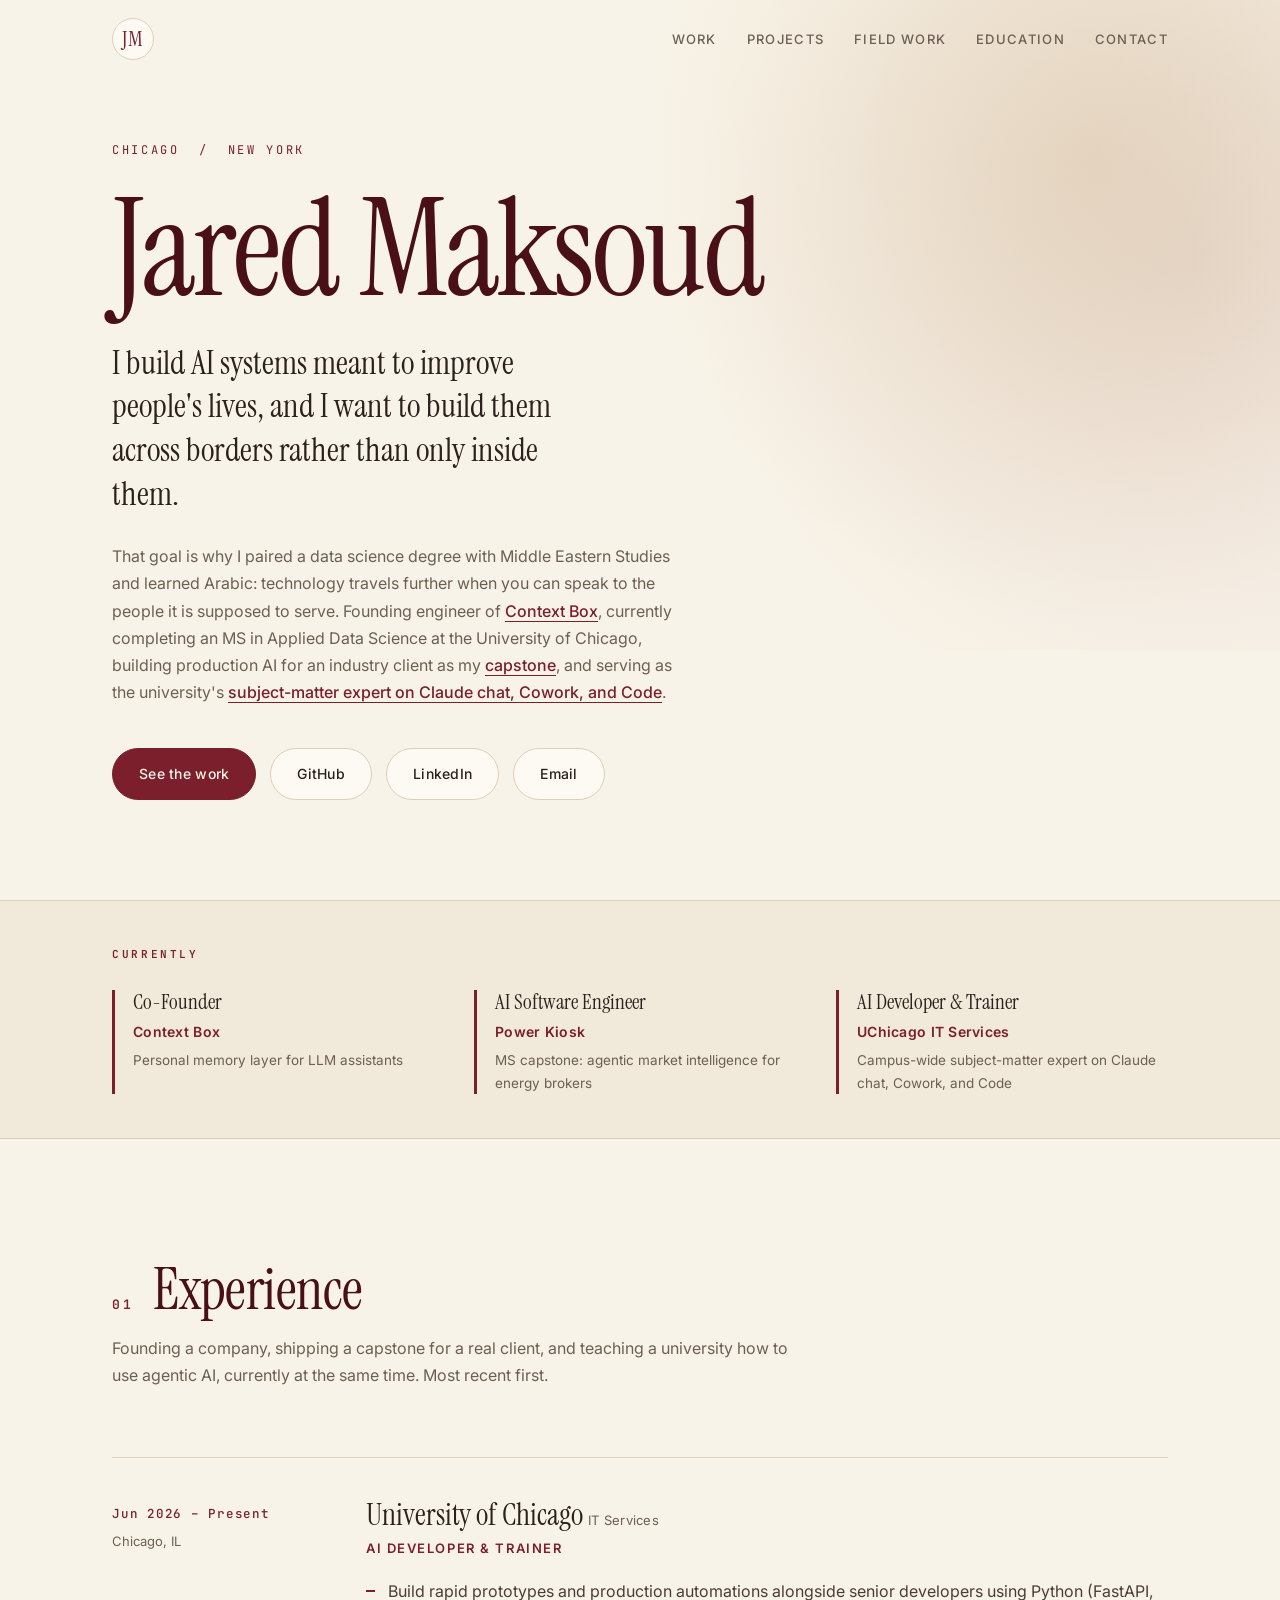
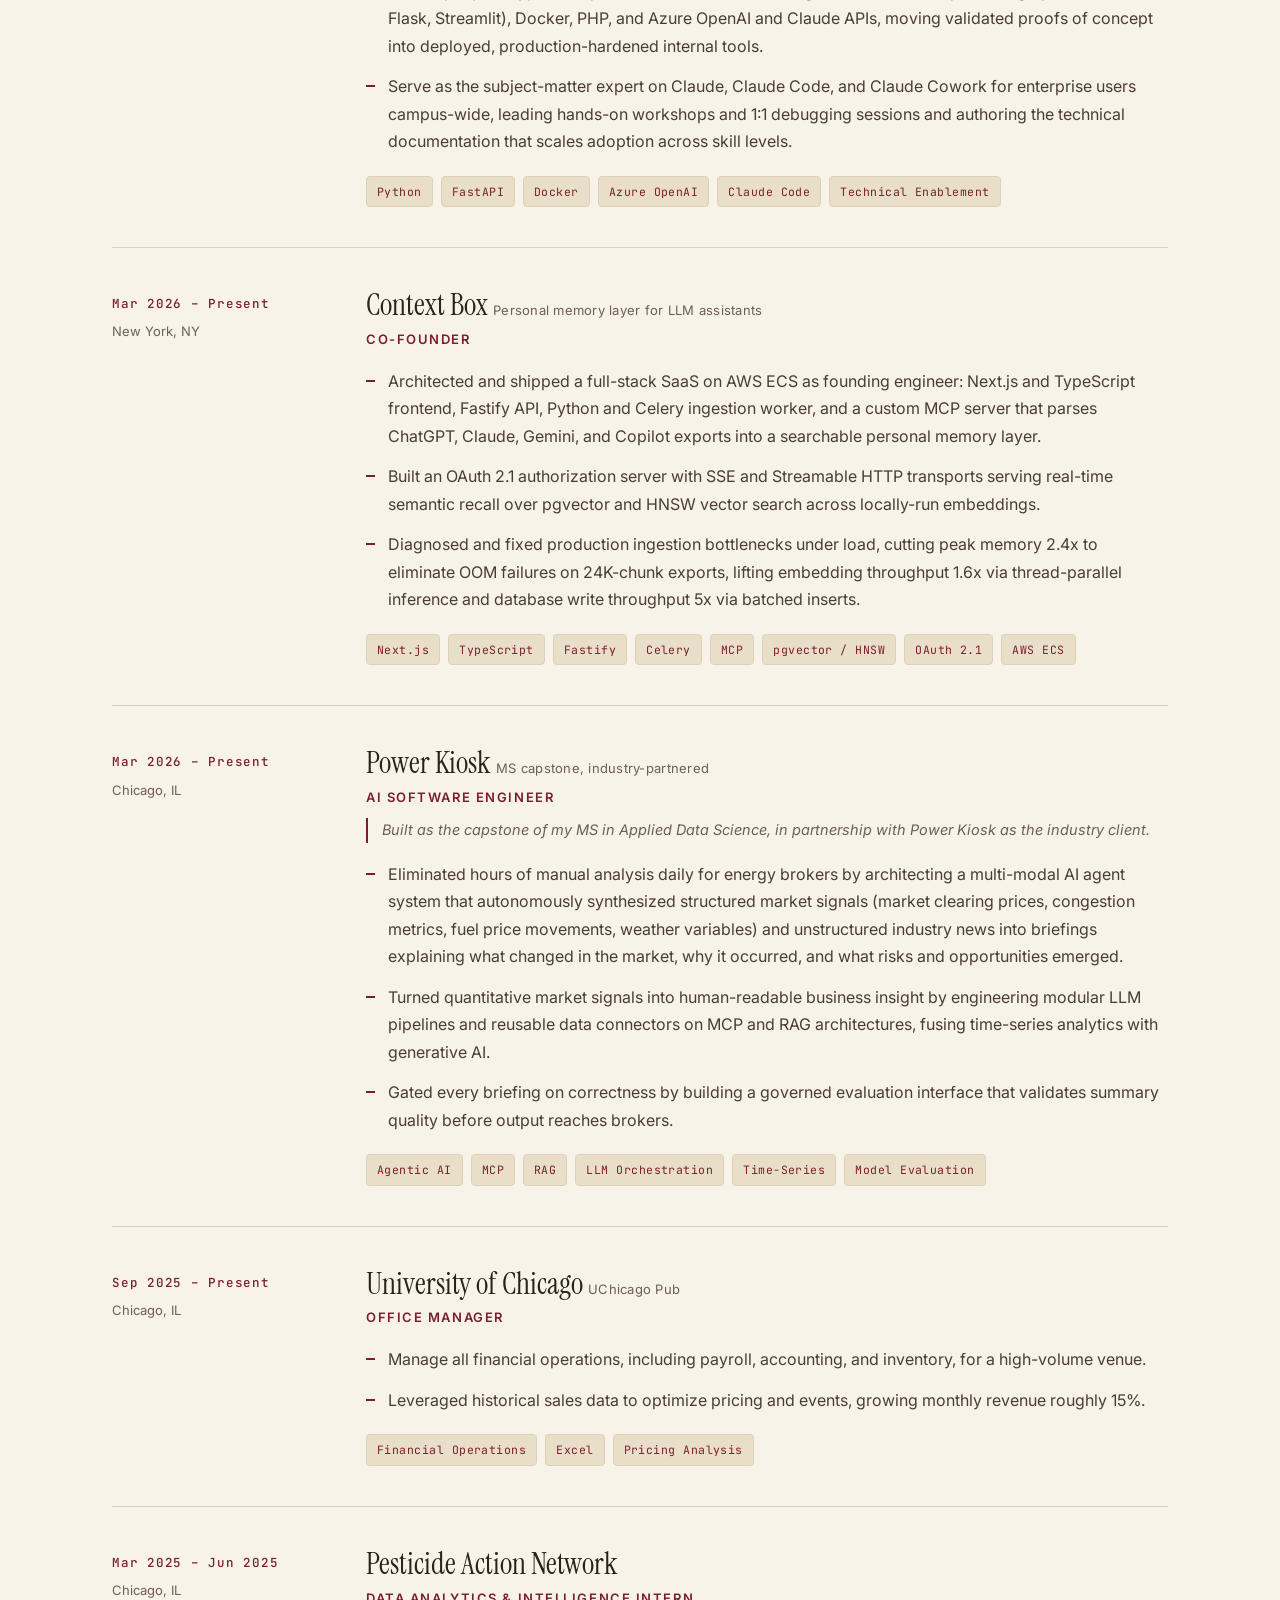
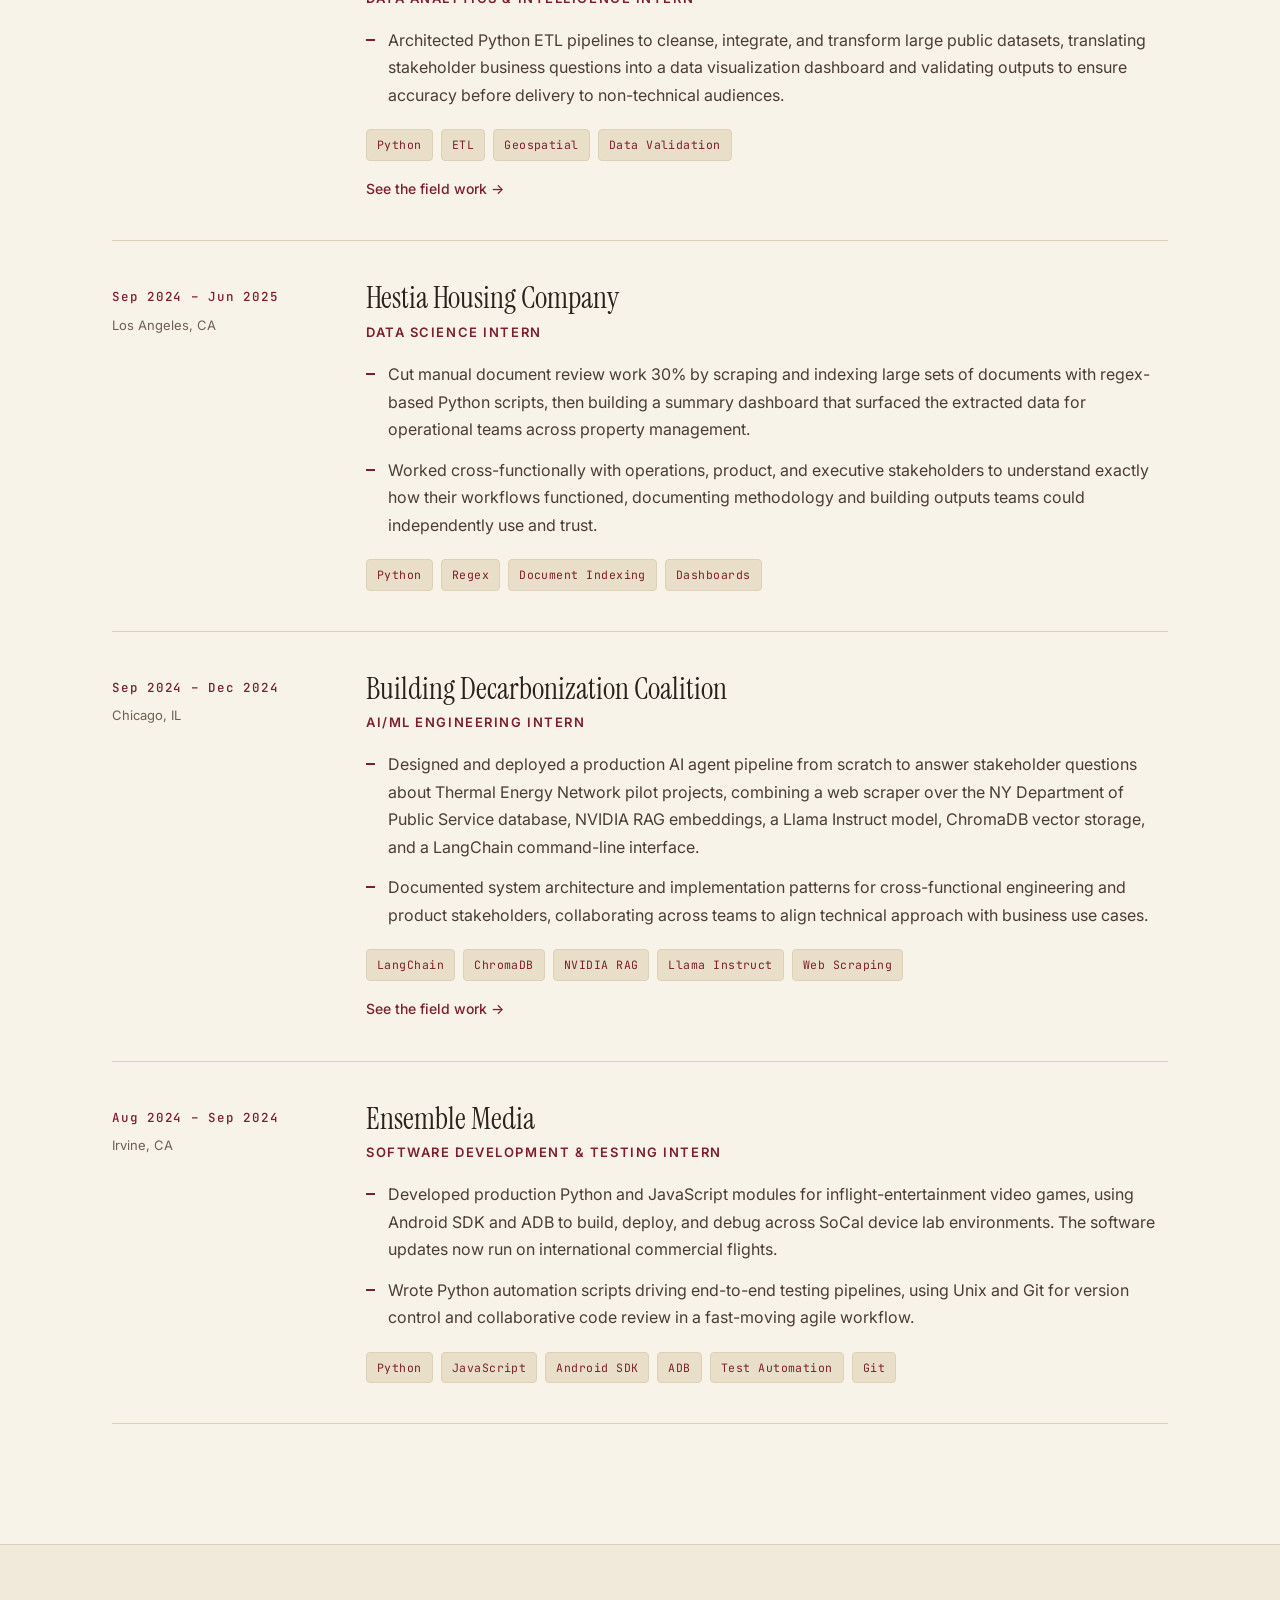
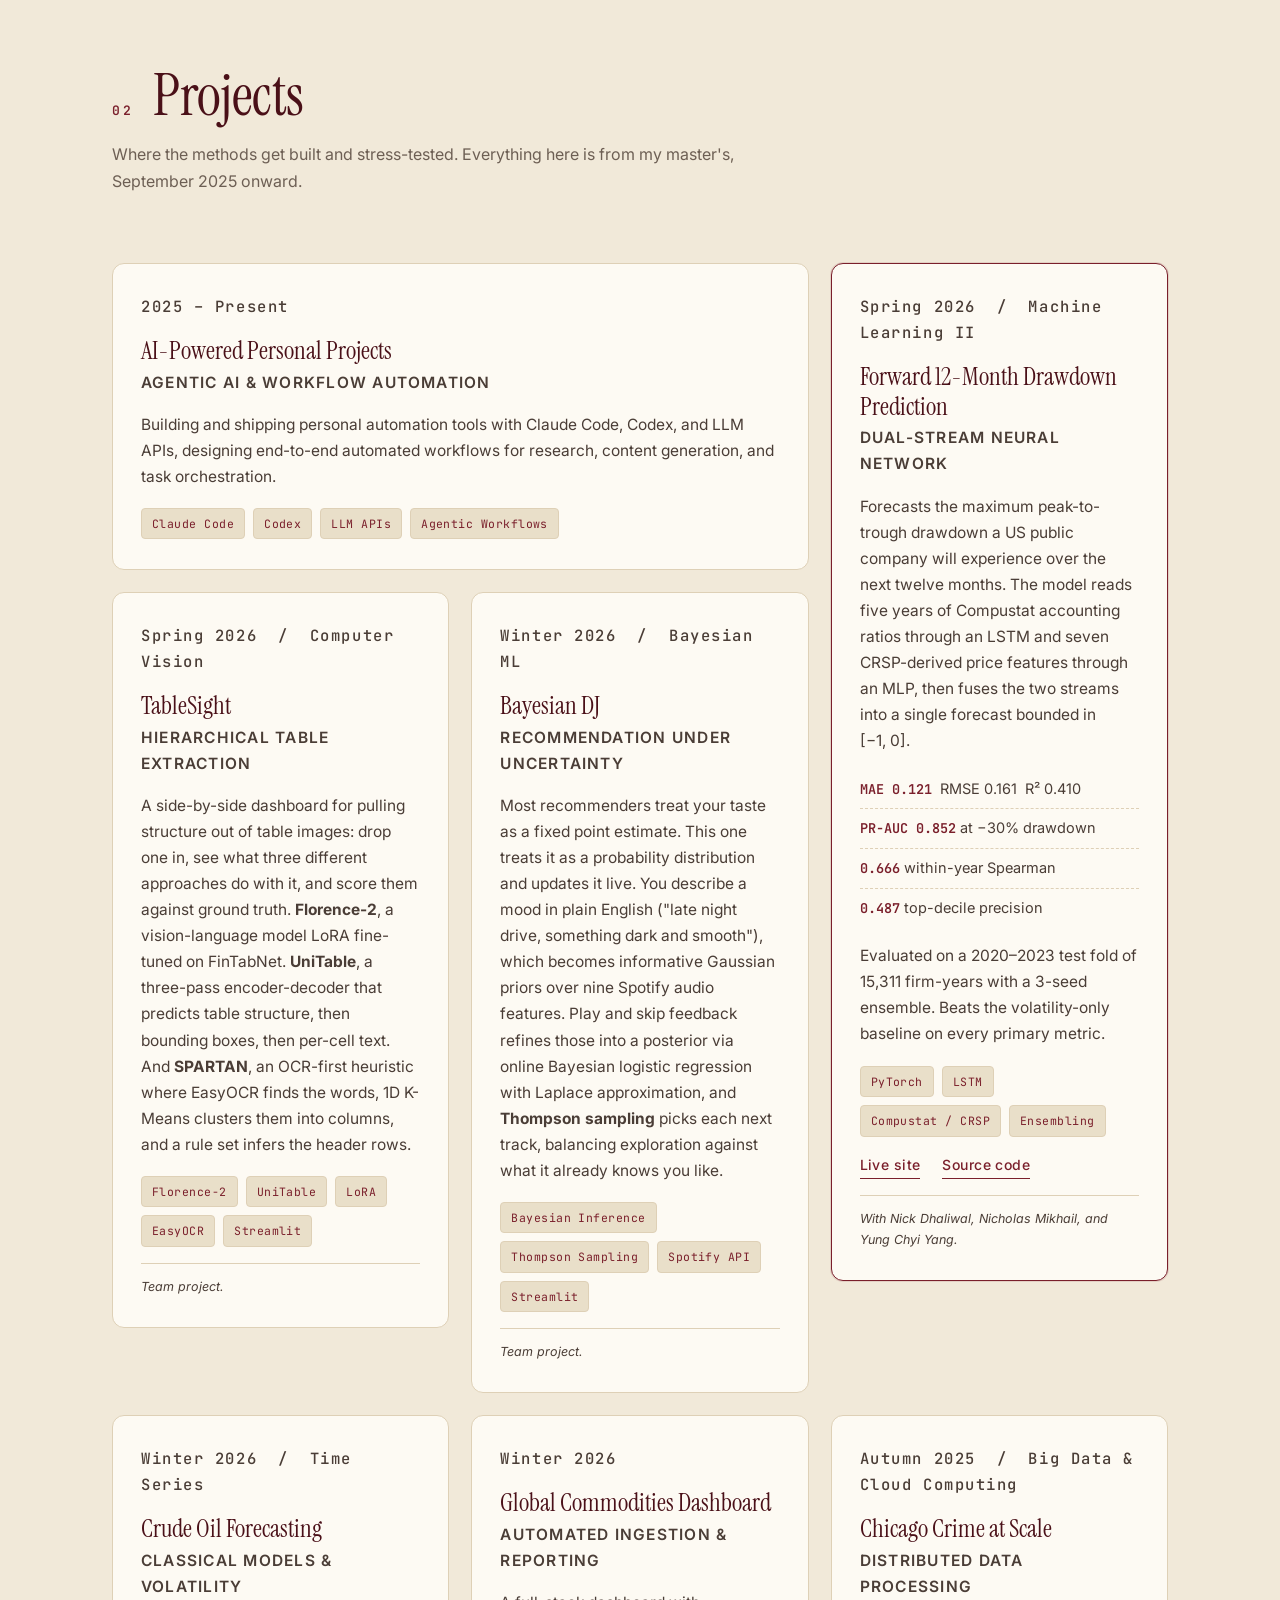
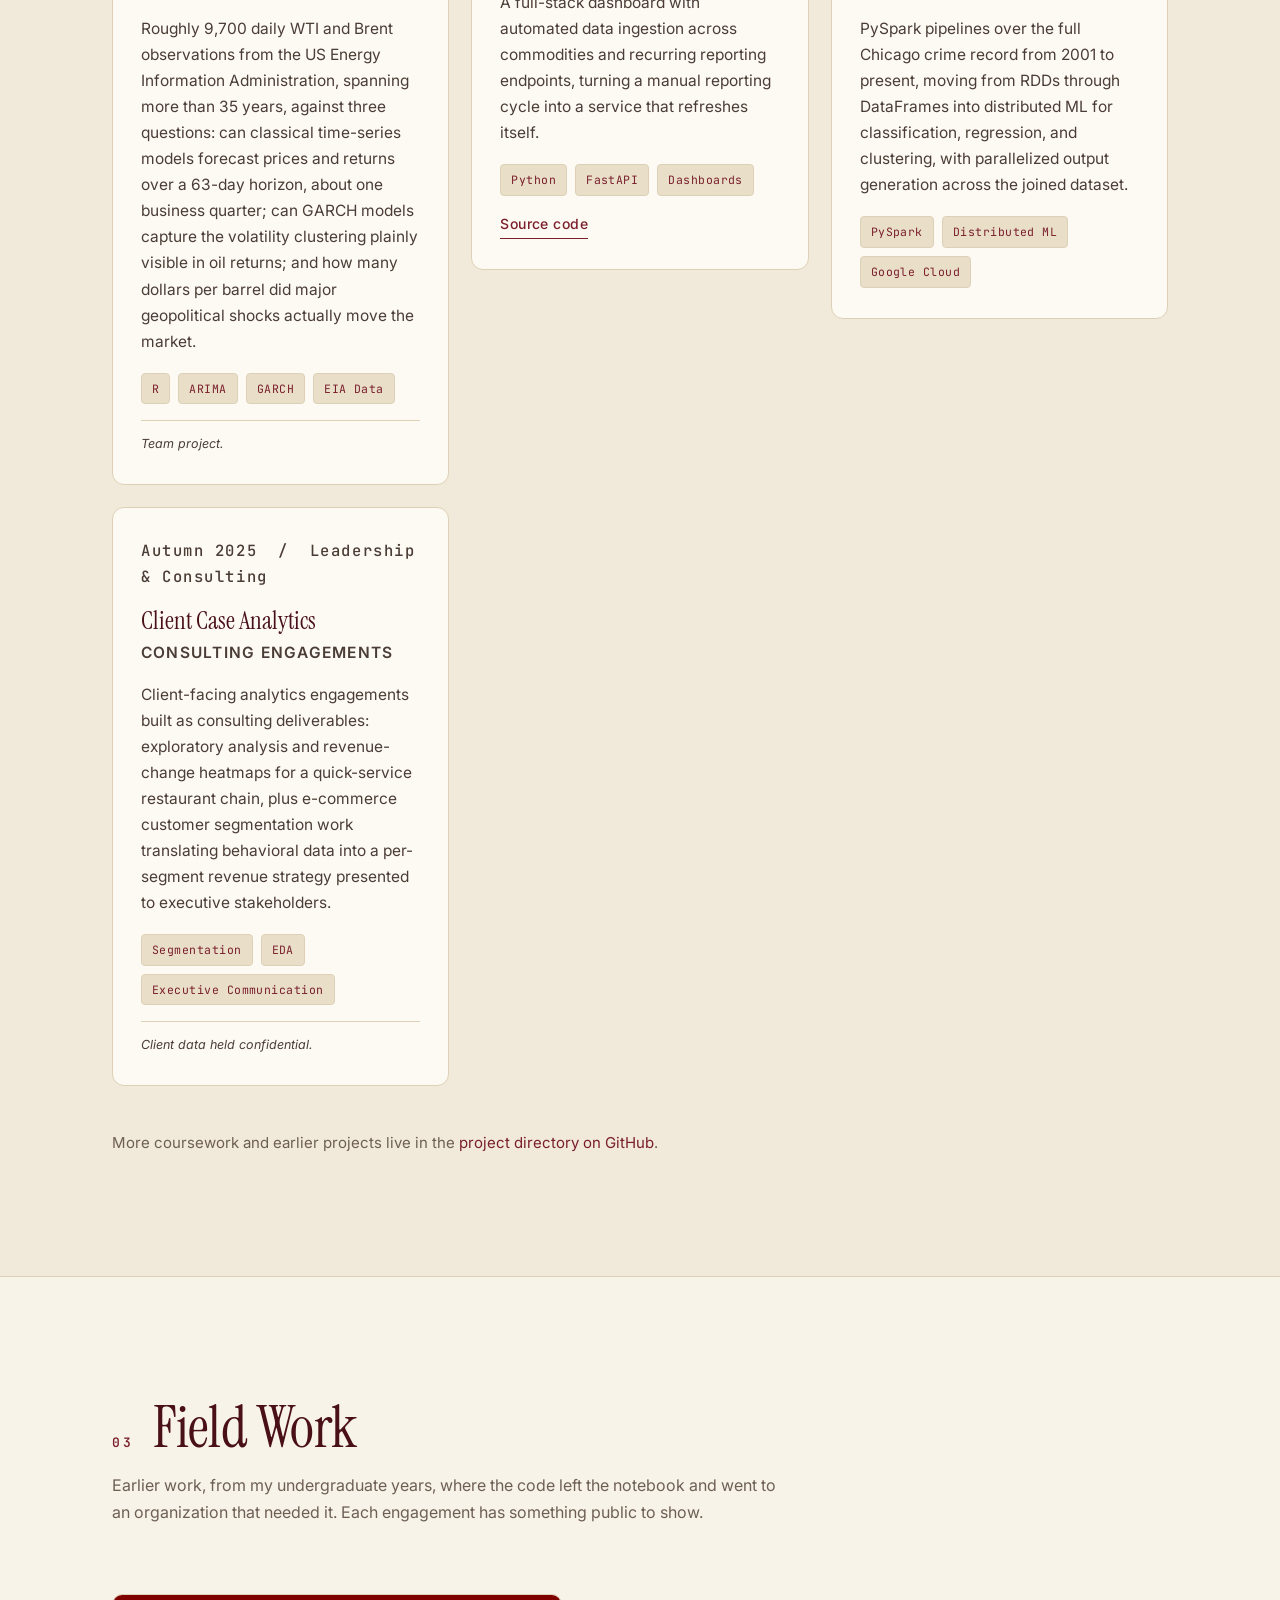
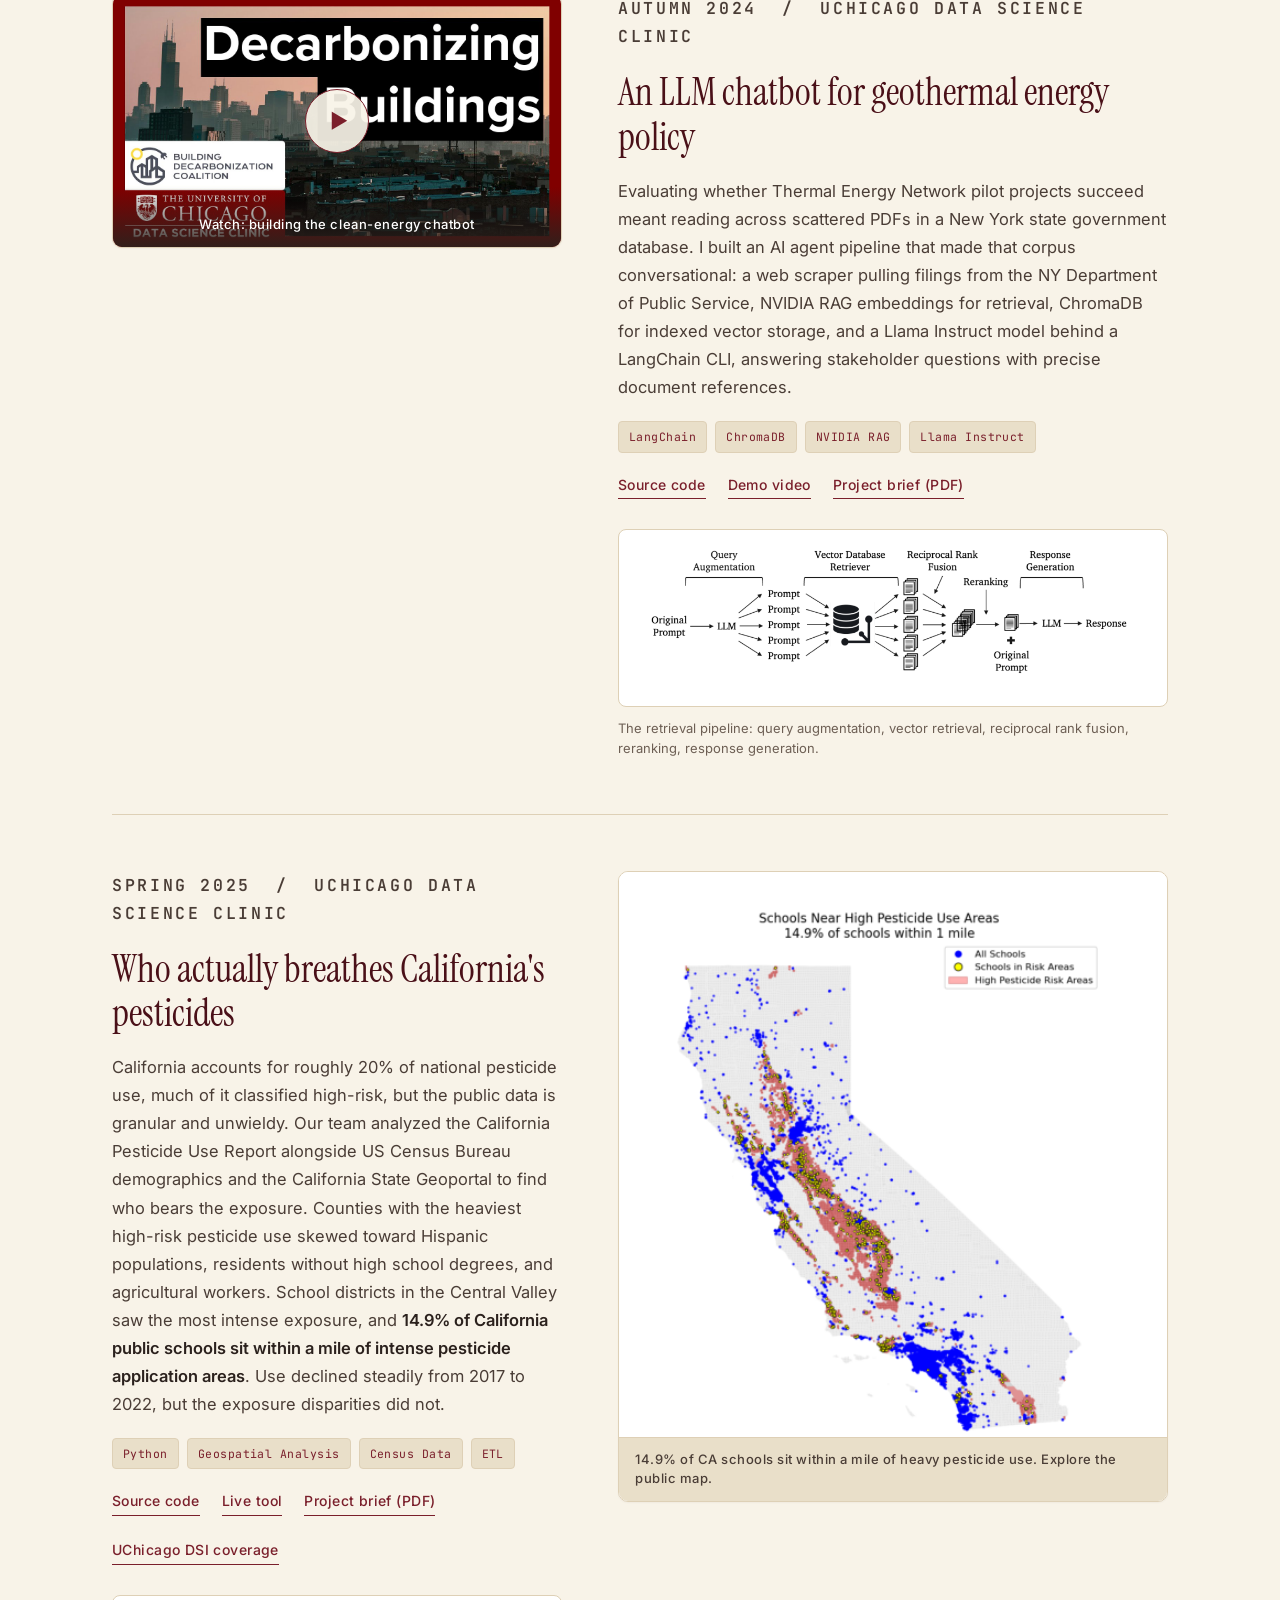
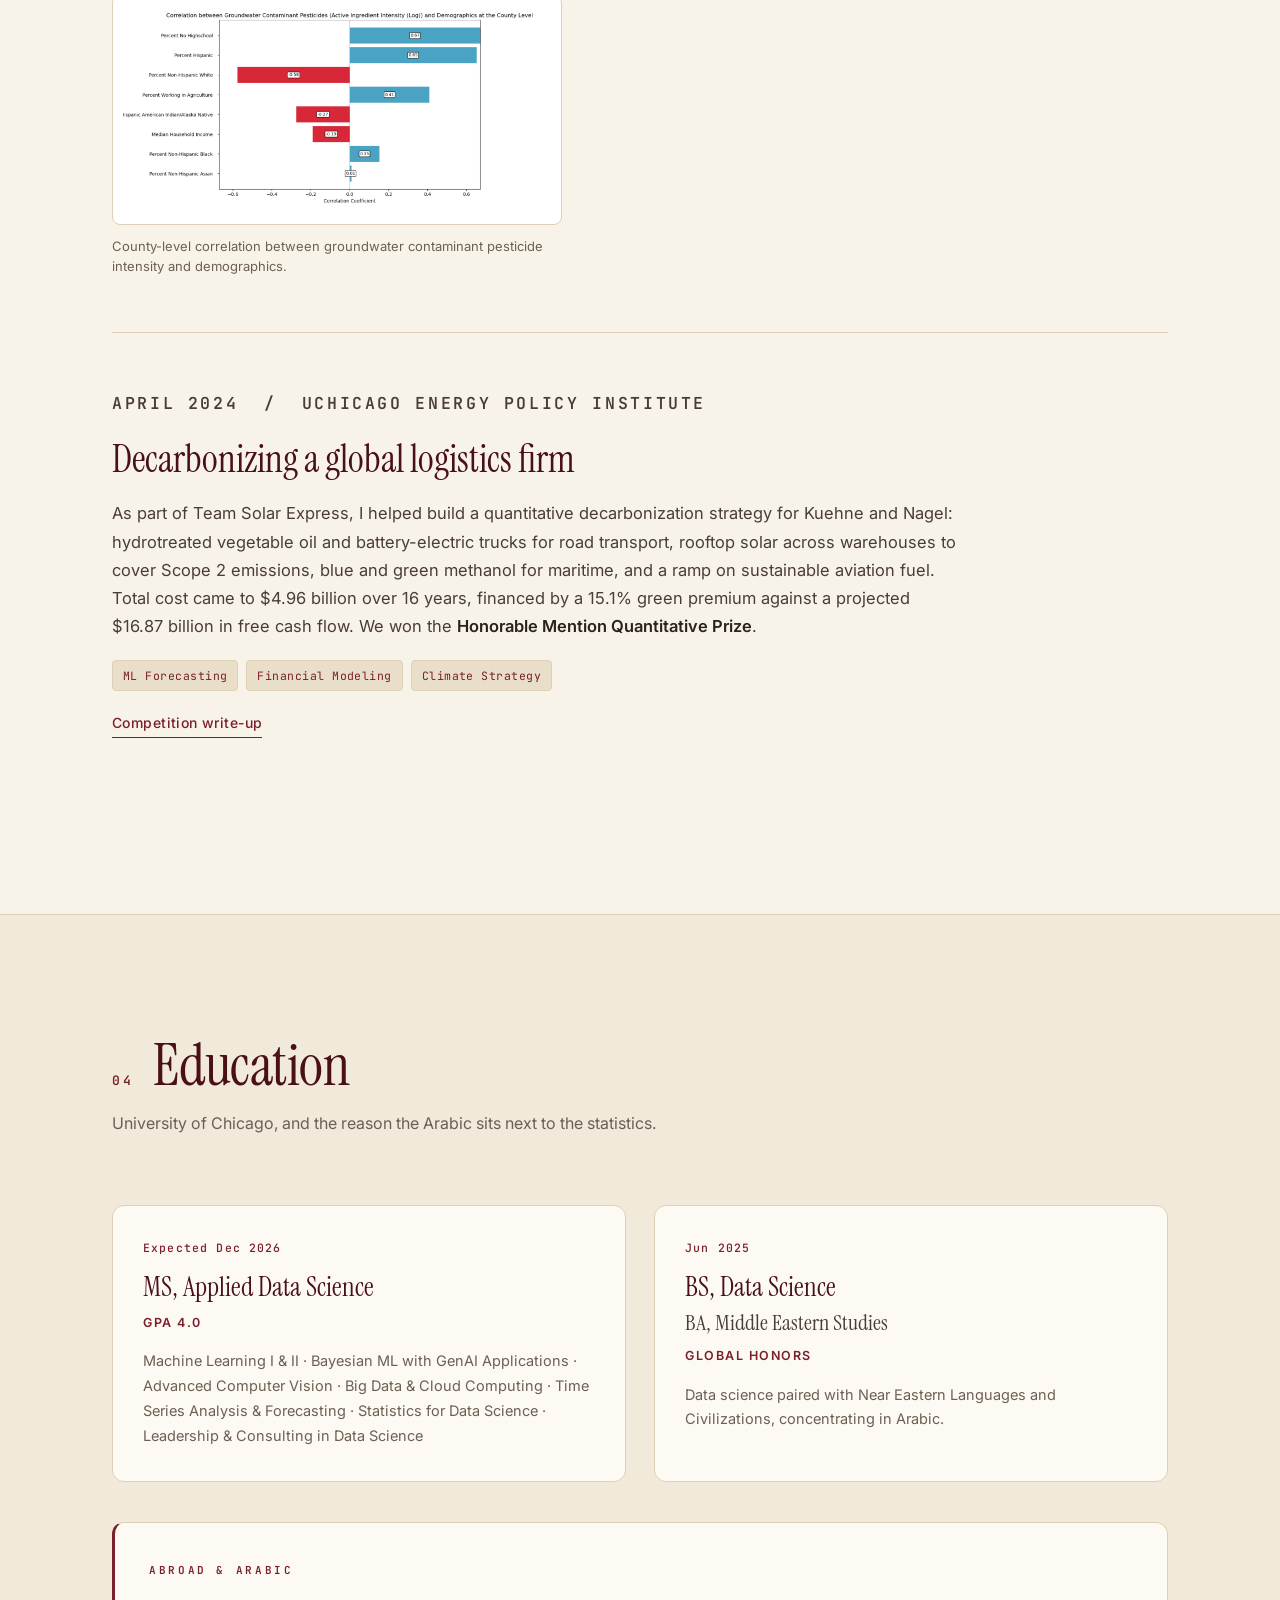
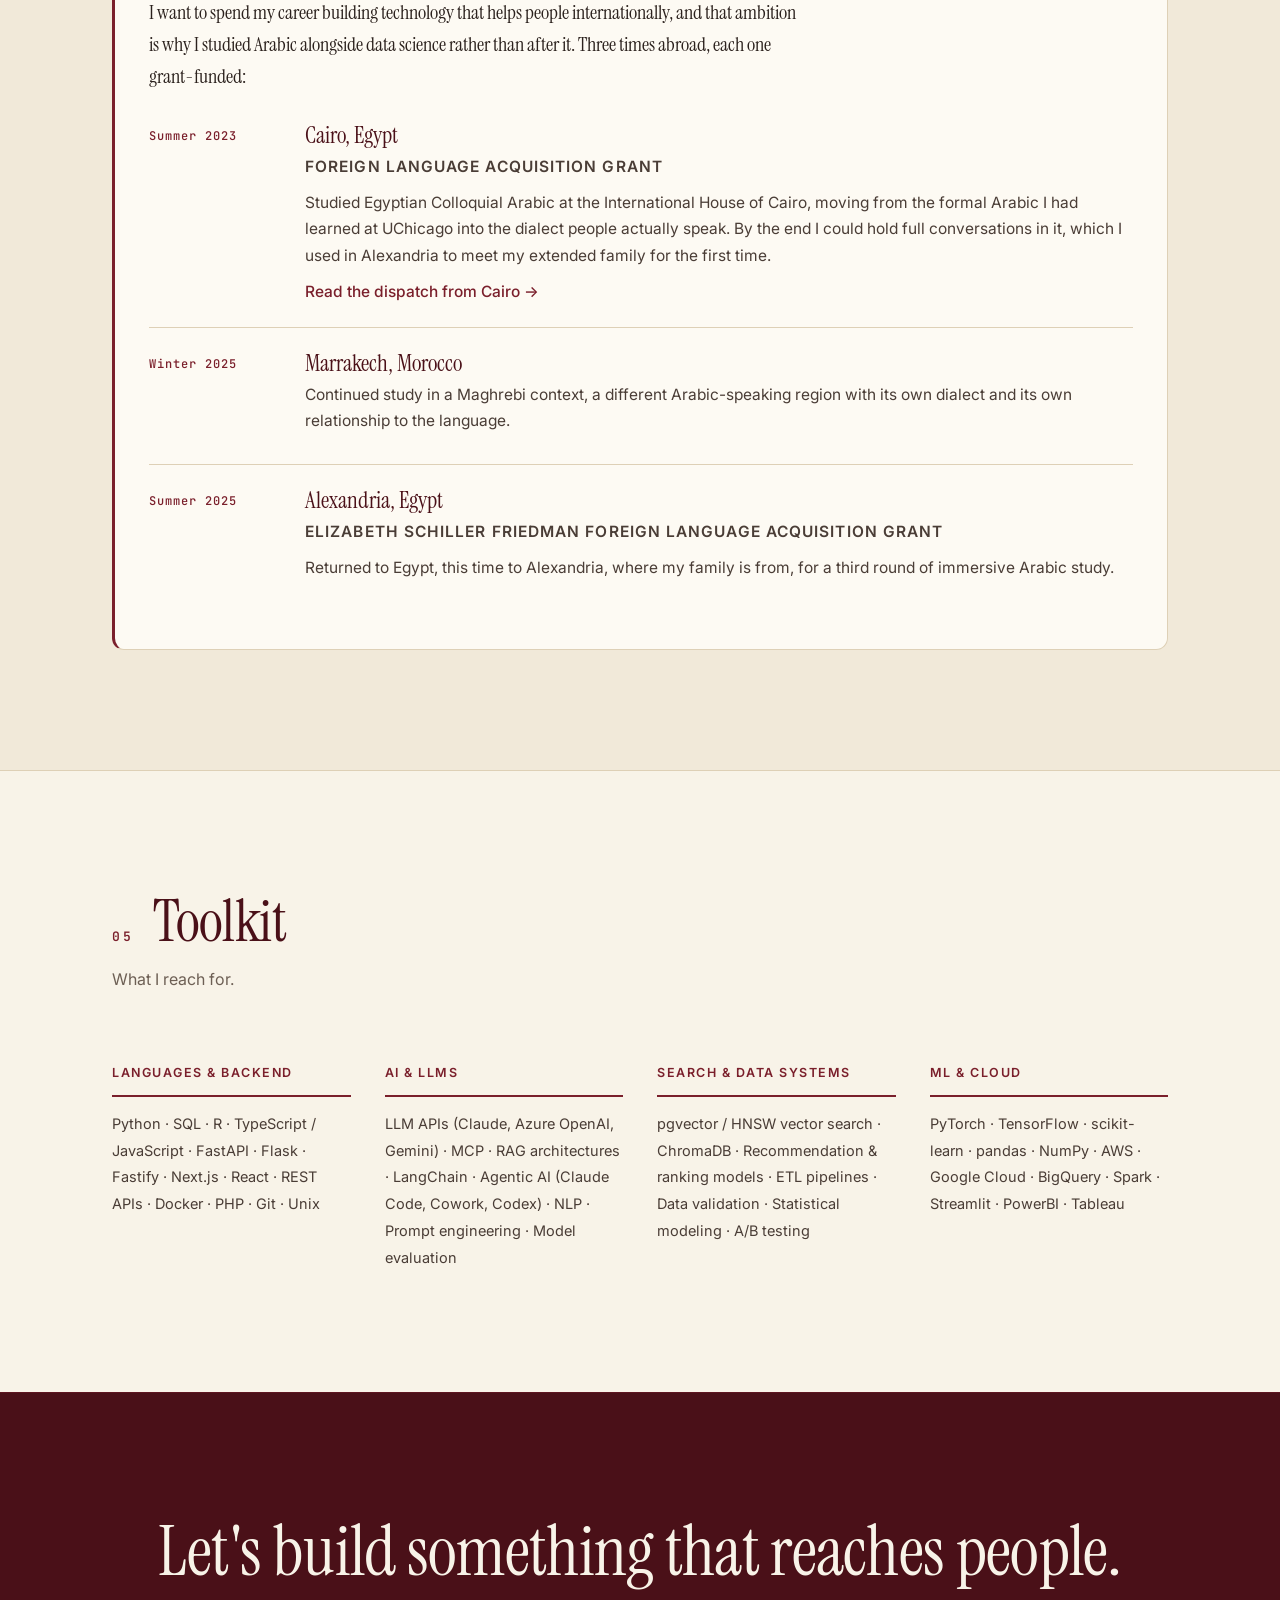
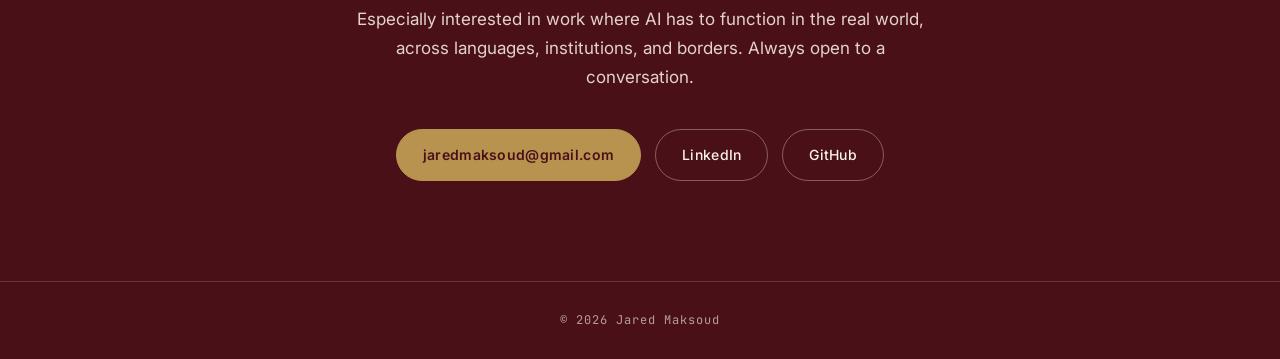
==== index.html @ 0fe5299e "Reorder: Projects above Field Work Projects (master's, 2025 onward) now precedes Field Work, which i" ====
<!DOCTYPE html>
<html lang="en">
<head>
<meta charset="utf-8">
<meta name="viewport" content="width=device-width, initial-scale=1">
<title>Jared Maksoud — AI &amp; Machine Learning Engineer</title>
<meta name="description" content="Jared Maksoud builds agentic AI systems and the data infrastructure beneath them. MS in Applied Data Science at the University of Chicago.">
<link rel="preconnect" href="https://fonts.googleapis.com">
<link rel="preconnect" href="https://fonts.gstatic.com" crossorigin>
<link href="https://fonts.googleapis.com/css2?family=Instrument+Serif:ital@0;1&family=Inter:wght@300;400;500;600&family=JetBrains+Mono:wght@400;500&display=swap" rel="stylesheet">
<link rel="stylesheet" href="styles.css">
</head>
<body>

<a class="skip" href="#main">Skip to content</a>

<header class="nav" id="nav">
  <div class="nav-inner">
    <a class="mark" href="#top"><span>JM</span></a>
    <nav aria-label="Sections">
      <a href="#work">Work</a>
      <a href="#projects">Projects</a>
      <a href="#field">Field Work</a>
      <a href="#education">Education</a>
      <a href="#contact">Contact</a>
    </nav>
  </div>
</header>

<main id="main">

<!-- ============ HERO ============ -->
<section class="hero" id="top">
  <div class="wrap">
    <p class="eyebrow">Chicago &nbsp;/&nbsp; New York</p>
    <h1>Jared&nbsp;Maksoud</h1>
    <p class="lede">
      I build AI systems meant to improve people's lives, and I want to build them
      across borders rather than only inside them.
    </p>
    <p class="sub">
      That goal is why I paired a data science degree with Middle Eastern Studies and
      learned Arabic: technology travels further when you can speak to the people it is
      supposed to serve. Founding engineer of <a href="#ctx">Context&nbsp;Box</a>, currently
      completing an MS in Applied Data Science at the University of Chicago, building
      production AI for an industry client as my <a href="#pk">capstone</a>, and serving as the
      university's <a href="#uchicago-ai">subject-matter expert on Claude chat, Cowork, and
      Code</a>.
    </p>
    <div class="cta">
      <a class="btn primary" href="#projects">See the work</a>
      <a class="btn" href="https://github.com/jmakk123/Jared-s-Projects" target="_blank" rel="noopener">GitHub</a>
      <a class="btn" href="https://www.linkedin.com/in/jared-maksoud-183551255/" target="_blank" rel="noopener">LinkedIn</a>
      <a class="btn" href="mailto:jaredmaksoud@gmail.com">Email</a>
    </div>
  </div>
  <div class="hero-glow" aria-hidden="true"></div>
</section>

<!-- ============ CURRENTLY ============ -->
<section class="strip">
  <div class="wrap">
    <h2 class="strip-h">Currently</h2>
    <div class="now-grid">
      <div class="now">
        <span class="now-role">Co-Founder</span>
        <span class="now-org">Context Box</span>
        <span class="now-note">Personal memory layer for LLM assistants</span>
      </div>
      <div class="now">
        <span class="now-role">AI Software Engineer</span>
        <span class="now-org">Power Kiosk</span>
        <span class="now-note">MS capstone: agentic market intelligence for energy brokers</span>
      </div>
      <div class="now">
        <span class="now-role">AI Developer &amp; Trainer</span>
        <span class="now-org">UChicago IT Services</span>
        <span class="now-note">Campus-wide subject-matter expert on Claude chat, Cowork, and Code</span>
      </div>
    </div>
  </div>
</section>

<!-- ============ EXPERIENCE ============ -->
<section id="work" class="section">
  <div class="wrap">
    <div class="sec-head">
      <h2><span class="num">01</span> Experience</h2>
      <p>Founding a company, shipping a capstone for a real client, and teaching a
        university how to use agentic AI, currently at the same time. Most recent first.</p>
    </div>

    <ol class="timeline">

      <li class="tl-item" id="uchicago-ai">
        <div class="tl-meta">
          <span class="tl-date">Jun 2026 &ndash; Present</span>
          <span class="tl-loc">Chicago, IL</span>
        </div>
        <div class="tl-body">
          <h3>University of Chicago <span class="tl-sub">IT Services</span></h3>
          <p class="tl-role">AI Developer &amp; Trainer</p>
          <ul>
            <li>Build rapid prototypes and production automations alongside senior developers
              using Python (FastAPI, Flask, Streamlit), Docker, PHP, and Azure OpenAI and
              Claude APIs, moving validated proofs of concept into deployed,
              production-hardened internal tools.</li>
            <li>Serve as the subject-matter expert on Claude, Claude Code, and Claude Cowork
              for enterprise users campus-wide, leading hands-on workshops and 1:1 debugging
              sessions and authoring the technical documentation that scales adoption across
              skill levels.</li>
          </ul>
          <div class="tags">
            <span>Python</span><span>FastAPI</span><span>Docker</span><span>Azure OpenAI</span>
            <span>Claude Code</span><span>Technical Enablement</span>
          </div>
        </div>
      </li>

      <li class="tl-item" id="ctx">
        <div class="tl-meta">
          <span class="tl-date">Mar 2026 &ndash; Present</span>
          <span class="tl-loc">New York, NY</span>
        </div>
        <div class="tl-body">
          <h3>Context Box <span class="tl-sub">Personal memory layer for LLM assistants</span></h3>
          <p class="tl-role">Co-Founder</p>
          <ul>
            <li>Architected and shipped a full-stack SaaS on AWS ECS as founding engineer:
              Next.js and TypeScript frontend, Fastify API, Python and Celery ingestion
              worker, and a custom MCP server that parses ChatGPT, Claude, Gemini, and
              Copilot exports into a searchable personal memory layer.</li>
            <li>Built an OAuth 2.1 authorization server with SSE and Streamable HTTP
              transports serving real-time semantic recall over pgvector and HNSW vector
              search across locally-run embeddings.</li>
            <li>Diagnosed and fixed production ingestion bottlenecks under load, cutting peak
              memory 2.4x to eliminate OOM failures on 24K-chunk exports, lifting embedding
              throughput 1.6x via thread-parallel inference and database write throughput 5x
              via batched inserts.</li>
          </ul>
          <div class="tags">
            <span>Next.js</span><span>TypeScript</span><span>Fastify</span><span>Celery</span>
            <span>MCP</span><span>pgvector / HNSW</span><span>OAuth 2.1</span><span>AWS ECS</span>
          </div>
        </div>
      </li>

      <li class="tl-item" id="pk">
        <div class="tl-meta">
          <span class="tl-date">Mar 2026 &ndash; Present</span>
          <span class="tl-loc">Chicago, IL</span>
        </div>
        <div class="tl-body">
          <h3>Power Kiosk <span class="tl-sub">MS capstone, industry-partnered</span></h3>
          <p class="tl-role">AI Software Engineer</p>
          <p class="tl-context">Built as the capstone of my MS in Applied Data Science, in
            partnership with Power Kiosk as the industry client.</p>
          <ul>
            <li>Eliminated hours of manual analysis daily for energy brokers by architecting a
              multi-modal AI agent system that autonomously synthesized structured market
              signals (market clearing prices, congestion metrics, fuel price movements,
              weather variables) and unstructured industry news into briefings explaining what
              changed in the market, why it occurred, and what risks and opportunities
              emerged.</li>
            <li>Turned quantitative market signals into human-readable business insight by
              engineering modular LLM pipelines and reusable data connectors on MCP and RAG
              architectures, fusing time-series analytics with generative AI.</li>
            <li>Gated every briefing on correctness by building a governed evaluation interface
              that validates summary quality before output reaches brokers.</li>
          </ul>
          <div class="tags">
            <span>Agentic AI</span><span>MCP</span><span>RAG</span><span>LLM Orchestration</span>
            <span>Time-Series</span><span>Model Evaluation</span>
          </div>
        </div>
      </li>

      <li class="tl-item">
        <div class="tl-meta">
          <span class="tl-date">Sep 2025 &ndash; Present</span>
          <span class="tl-loc">Chicago, IL</span>
        </div>
        <div class="tl-body">
          <h3>University of Chicago <span class="tl-sub">UChicago Pub</span></h3>
          <p class="tl-role">Office Manager</p>
          <ul>
            <li>Manage all financial operations, including payroll, accounting, and inventory,
              for a high-volume venue.</li>
            <li>Leveraged historical sales data to optimize pricing and events, growing monthly
              revenue roughly 15%.</li>
          </ul>
          <div class="tags"><span>Financial Operations</span><span>Excel</span><span>Pricing Analysis</span></div>
        </div>
      </li>

      <li class="tl-item">
        <div class="tl-meta">
          <span class="tl-date">Mar 2025 &ndash; Jun 2025</span>
          <span class="tl-loc">Chicago, IL</span>
        </div>
        <div class="tl-body">
          <h3>Pesticide Action Network</h3>
          <p class="tl-role">Data Analytics &amp; Intelligence Intern</p>
          <ul>
            <li>Architected Python ETL pipelines to cleanse, integrate, and transform large
              public datasets, translating stakeholder business questions into a data
              visualization dashboard and validating outputs to ensure accuracy before
              delivery to non-technical audiences.</li>
          </ul>
          <div class="tags"><span>Python</span><span>ETL</span><span>Geospatial</span><span>Data Validation</span></div>
          <p class="tl-link"><a href="#pan">See the field work &rarr;</a></p>
        </div>
      </li>

      <li class="tl-item">
        <div class="tl-meta">
          <span class="tl-date">Sep 2024 &ndash; Jun 2025</span>
          <span class="tl-loc">Los Angeles, CA</span>
        </div>
        <div class="tl-body">
          <h3>Hestia Housing Company</h3>
          <p class="tl-role">Data Science Intern</p>
          <ul>
            <li>Cut manual document review work 30% by scraping and indexing large sets of
              documents with regex-based Python scripts, then building a summary dashboard
              that surfaced the extracted data for operational teams across property
              management.</li>
            <li>Worked cross-functionally with operations, product, and executive stakeholders
              to understand exactly how their workflows functioned, documenting methodology
              and building outputs teams could independently use and trust.</li>
          </ul>
          <div class="tags"><span>Python</span><span>Regex</span><span>Document Indexing</span><span>Dashboards</span></div>
        </div>
      </li>

      <li class="tl-item">
        <div class="tl-meta">
          <span class="tl-date">Sep 2024 &ndash; Dec 2024</span>
          <span class="tl-loc">Chicago, IL</span>
        </div>
        <div class="tl-body">
          <h3>Building Decarbonization Coalition</h3>
          <p class="tl-role">AI/ML Engineering Intern</p>
          <ul>
            <li>Designed and deployed a production AI agent pipeline from scratch to answer
              stakeholder questions about Thermal Energy Network pilot projects, combining a
              web scraper over the NY Department of Public Service database, NVIDIA RAG
              embeddings, a Llama Instruct model, ChromaDB vector storage, and a LangChain
              command-line interface.</li>
            <li>Documented system architecture and implementation patterns for cross-functional
              engineering and product stakeholders, collaborating across teams to align
              technical approach with business use cases.</li>
          </ul>
          <div class="tags">
            <span>LangChain</span><span>ChromaDB</span><span>NVIDIA RAG</span><span>Llama Instruct</span>
            <span>Web Scraping</span>
          </div>
          <p class="tl-link"><a href="#bdc">See the field work &rarr;</a></p>
        </div>
      </li>

      <li class="tl-item">
        <div class="tl-meta">
          <span class="tl-date">Aug 2024 &ndash; Sep 2024</span>
          <span class="tl-loc">Irvine, CA</span>
        </div>
        <div class="tl-body">
          <h3>Ensemble Media</h3>
          <p class="tl-role">Software Development &amp; Testing Intern</p>
          <ul>
            <li>Developed production Python and JavaScript modules for inflight-entertainment
              video games, using Android SDK and ADB to build, deploy, and debug across SoCal
              device lab environments. The software updates now run on international
              commercial flights.</li>
            <li>Wrote Python automation scripts driving end-to-end testing pipelines, using
              Unix and Git for version control and collaborative code review in a fast-moving
              agile workflow.</li>
          </ul>
          <div class="tags">
            <span>Python</span><span>JavaScript</span><span>Android SDK</span><span>ADB</span>
            <span>Test Automation</span><span>Git</span>
          </div>
        </div>
      </li>

    </ol>
  </div>
</section>

<!-- ============ PROJECTS ============ -->
<section id="projects" class="section alt">
  <div class="wrap">
    <div class="sec-head">
      <h2><span class="num">02</span> Projects</h2>
      <p>Where the methods get built and stress-tested. Everything here is from my
        master's, September 2025 onward.</p>
    </div>

    <div class="cards">

      <article class="card wide">
        <p class="card-date">2025 &ndash; Present</p>
        <h3>AI-Powered Personal Projects</h3>
        <p class="card-sub">Agentic AI &amp; workflow automation</p>
        <p>Building and shipping personal automation tools with Claude Code, Codex, and LLM
          APIs, designing end-to-end automated workflows for research, content generation,
          and task orchestration.</p>
        <div class="tags"><span>Claude Code</span><span>Codex</span><span>LLM APIs</span><span>Agentic Workflows</span></div>
      </article>

      <article class="card feat">
        <p class="card-date">Spring 2026 &nbsp;/&nbsp; Machine Learning II</p>
        <h3>Forward 12-Month Drawdown Prediction</h3>
        <p class="card-sub">Dual-stream neural network</p>
        <p>Forecasts the maximum peak-to-trough drawdown a US public company will experience
          over the next twelve months. The model reads five years of Compustat accounting
          ratios through an LSTM and seven CRSP-derived price features through an MLP, then
          fuses the two streams into a single forecast bounded in [&minus;1,&nbsp;0].</p>
        <ul class="metrics">
          <li><b>MAE 0.121</b> &nbsp;RMSE 0.161 &nbsp;R&sup2; 0.410</li>
          <li><b>PR-AUC 0.852</b> at &minus;30% drawdown</li>
          <li><b>0.666</b> within-year Spearman</li>
          <li><b>0.487</b> top-decile precision</li>
        </ul>
        <p>Evaluated on a 2020&ndash;2023 test fold of 15,311 firm-years with a 3-seed ensemble.
          Beats the volatility-only baseline on every primary metric.</p>
        <div class="tags"><span>PyTorch</span><span>LSTM</span><span>Compustat / CRSP</span><span>Ensembling</span></div>
        <div class="links">
          <a href="https://jmakk123.github.io/MLII-Final/" target="_blank" rel="noopener">Live site</a>
          <a href="https://github.com/jmakk123/MLII-Final" target="_blank" rel="noopener">Source code</a>
        </div>
        <p class="card-team">With Nick Dhaliwal, Nicholas Mikhail, and Yung Chyi Yang.</p>
      </article>

      <article class="card">
        <p class="card-date">Spring 2026 &nbsp;/&nbsp; Computer Vision</p>
        <h3>TableSight</h3>
        <p class="card-sub">Hierarchical table extraction</p>
        <p>A side-by-side dashboard for pulling structure out of table images: drop one in, see
          what three different approaches do with it, and score them against ground truth.
          <b>Florence-2</b>, a vision-language model LoRA fine-tuned on FinTabNet.
          <b>UniTable</b>, a three-pass encoder-decoder that predicts table structure, then
          bounding boxes, then per-cell text. And <b>SPARTAN</b>, an OCR-first heuristic where
          EasyOCR finds the words, 1D K-Means clusters them into columns, and a rule set infers
          the header rows.</p>
        <div class="tags"><span>Florence-2</span><span>UniTable</span><span>LoRA</span><span>EasyOCR</span><span>Streamlit</span></div>
        <p class="card-team">Team project.</p>
      </article>

      <article class="card">
        <p class="card-date">Winter 2026 &nbsp;/&nbsp; Bayesian ML</p>
        <h3>Bayesian DJ</h3>
        <p class="card-sub">Recommendation under uncertainty</p>
        <p>Most recommenders treat your taste as a fixed point estimate. This one treats it as a
          probability distribution and updates it live. You describe a mood in plain English
          ("late night drive, something dark and smooth"), which becomes informative Gaussian
          priors over nine Spotify audio features. Play and skip feedback refines those into a
          posterior via online Bayesian logistic regression with Laplace approximation, and
          <b>Thompson sampling</b> picks each next track, balancing exploration against what it
          already knows you like.</p>
        <div class="tags"><span>Bayesian Inference</span><span>Thompson Sampling</span><span>Spotify API</span><span>Streamlit</span></div>
        <p class="card-team">Team project.</p>
      </article>

      <article class="card">
        <p class="card-date">Winter 2026 &nbsp;/&nbsp; Time Series</p>
        <h3>Crude Oil Forecasting</h3>
        <p class="card-sub">Classical models &amp; volatility</p>
        <p>Roughly 9,700 daily WTI and Brent observations from the US Energy Information
          Administration, spanning more than 35 years, against three questions: can classical
          time-series models forecast prices and returns over a 63-day horizon, about one
          business quarter; can GARCH models capture the volatility clustering plainly visible
          in oil returns; and how many dollars per barrel did major geopolitical shocks
          actually move the market.</p>
        <div class="tags"><span>R</span><span>ARIMA</span><span>GARCH</span><span>EIA Data</span></div>
        <p class="card-team">Team project.</p>
      </article>

      <article class="card">
        <p class="card-date">Winter 2026</p>
        <h3>Global Commodities Dashboard</h3>
        <p class="card-sub">Automated ingestion &amp; reporting</p>
        <p>A full-stack dashboard with automated data ingestion across commodities and
          recurring reporting endpoints, turning a manual reporting cycle into a service that
          refreshes itself.</p>
        <div class="tags"><span>Python</span><span>FastAPI</span><span>Dashboards</span></div>
        <div class="links">
          <a href="https://github.com/jmakk123/Jared-s-Projects/tree/main/global-commodities-dashboard" target="_blank" rel="noopener">Source code</a>
        </div>
      </article>

      <article class="card">
        <p class="card-date">Autumn 2025 &nbsp;/&nbsp; Big Data &amp; Cloud Computing</p>
        <h3>Chicago Crime at Scale</h3>
        <p class="card-sub">Distributed data processing</p>
        <p>PySpark pipelines over the full Chicago crime record from 2001 to present, moving
          from RDDs through DataFrames into distributed ML for classification, regression, and
          clustering, with parallelized output generation across the joined dataset.</p>
        <div class="tags"><span>PySpark</span><span>Distributed ML</span><span>Google Cloud</span></div>
      </article>

      <article class="card">
        <p class="card-date">Autumn 2025 &nbsp;/&nbsp; Leadership &amp; Consulting</p>
        <h3>Client Case Analytics</h3>
        <p class="card-sub">Consulting engagements</p>
        <p>Client-facing analytics engagements built as consulting deliverables: exploratory
          analysis and revenue-change heatmaps for a quick-service restaurant chain, plus
          e-commerce customer segmentation work translating behavioral data into a per-segment
          revenue strategy presented to executive stakeholders.</p>
        <div class="tags"><span>Segmentation</span><span>EDA</span><span>Executive Communication</span></div>
        <p class="card-team">Client data held confidential.</p>
      </article>

    </div>

    <p class="repo-note">
      More coursework and earlier projects live in the
      <a href="https://github.com/jmakk123/Jared-s-Projects" target="_blank" rel="noopener">project directory on GitHub</a>.
    </p>
  </div>
</section>

<!-- ============ FIELD WORK / FEATURED ============ -->
<section id="field" class="section">
  <div class="wrap">
    <div class="sec-head">
      <h2><span class="num">03</span> Field Work</h2>
      <p>Earlier work, from my undergraduate years, where the code left the notebook and went
        to an organization that needed it. Each engagement has something public to show.</p>
    </div>

    <!-- BDC -->
    <article class="feature" id="bdc">
      <div class="feature-media">
        <a href="https://www.youtube.com/watch?v=iEjx887nnGY" target="_blank" rel="noopener" class="media-link">
          <img src="assets/bdc-video-thumb.jpg" alt="Video thumbnail: Building a Chatbot to Support Clean Energy for Buildings, UChicago DSI and Building Decarbonization Coalition">
          <span class="play" aria-hidden="true">&#9654;</span>
          <span class="media-cap">Watch: building the clean-energy chatbot</span>
        </a>
      </div>
      <div class="feature-body">
        <p class="feature-kicker">Autumn 2024 &nbsp;/&nbsp; UChicago Data Science Clinic</p>
        <h3>An LLM chatbot for geothermal energy policy</h3>
        <p>
          Evaluating whether Thermal Energy Network pilot projects succeed meant reading across
          scattered PDFs in a New York state government database. I built an AI agent pipeline
          that made that corpus conversational: a web scraper pulling filings from the NY
          Department of Public Service, NVIDIA RAG embeddings for retrieval, ChromaDB for
          indexed vector storage, and a Llama Instruct model behind a LangChain CLI, answering
          stakeholder questions with precise document references.
        </p>
        <div class="tags">
          <span>LangChain</span><span>ChromaDB</span><span>NVIDIA RAG</span><span>Llama Instruct</span>
        </div>
        <div class="links">
          <a href="https://github.com/jmakk123/Jared-s-Projects/tree/main/2024-autumn-building-decarbon" target="_blank" rel="noopener">Source code</a>
          <a href="https://www.youtube.com/watch?v=iEjx887nnGY" target="_blank" rel="noopener">Demo video</a>
          <a href="https://clinic.ds.uchicago.edu/projects/one-pagers/2025-winter/Building%20Decarbonization%20Coalition.pdf" target="_blank" rel="noopener">Project brief (PDF)</a>
        </div>
        <figure class="inline-fig">
          <img src="assets/bdc-arch-pipeline.png" alt="Diagram of the retrieval-augmented generation pipeline: query augmentation, vector database retriever, reciprocal rank fusion with reranking, and response generation">
          <figcaption>The retrieval pipeline: query augmentation, vector retrieval, reciprocal rank fusion, reranking, response generation.</figcaption>
        </figure>
      </div>
    </article>

    <!-- PAN -->
    <article class="feature reverse" id="pan">
      <div class="feature-media">
        <a href="https://pesticideinfo.org/pesticide-maps/ca-pesticide-map" target="_blank" rel="noopener" class="media-link plain">
          <img src="assets/pan-fig-map.png" alt="Map of California showing all public schools, schools within high pesticide risk areas, and high pesticide risk regions concentrated in the Central Valley">
          <span class="media-cap">14.9% of CA schools sit within a mile of heavy pesticide use. Explore the public map.</span>
        </a>
      </div>
      <div class="feature-body">
        <p class="feature-kicker">Spring 2025 &nbsp;/&nbsp; UChicago Data Science Clinic</p>
        <h3>Who actually breathes California's pesticides</h3>
        <p>
          California accounts for roughly 20% of national pesticide use, much of it classified
          high-risk, but the public data is granular and unwieldy. Our team analyzed the
          California Pesticide Use Report alongside US Census Bureau demographics and the
          California State Geoportal to find who bears the exposure. Counties with the heaviest
          high-risk pesticide use skewed toward Hispanic populations, residents without high
          school degrees, and agricultural workers. School districts in the Central Valley saw
          the most intense exposure, and <strong>14.9% of California public schools sit within a
          mile of intense pesticide application areas</strong>. Use declined steadily from 2017
          to 2022, but the exposure disparities did not.
        </p>
        <div class="tags">
          <span>Python</span><span>Geospatial Analysis</span><span>Census Data</span><span>ETL</span>
        </div>
        <div class="links">
          <a href="https://github.com/jmakk123/Jared-s-Projects/tree/main/2025-spring-pesticide-action-network" target="_blank" rel="noopener">Source code</a>
          <a href="https://pesticideinfo.org/pesticide-maps/ca-pesticide-map" target="_blank" rel="noopener">Live tool</a>
          <a href="https://clinic.ds.uchicago.edu/projects/one-pagers/2025-spring/Pesticide%20Action%20Network.pdf" target="_blank" rel="noopener">Project brief (PDF)</a>
          <a href="https://datascience.uchicago.edu/news/new-data-tool-tracks-pesticides-impact-on-public-health-and-the-environment/" target="_blank" rel="noopener">UChicago DSI coverage</a>
        </div>
        <figure class="inline-fig">
          <img src="assets/pan-fig-correlation.png" alt="Bar chart of correlations between groundwater contaminant pesticide intensity and county demographics: no high school degree 0.67, Hispanic 0.65, working in agriculture 0.41, non-Hispanic white negative 0.58">
          <figcaption>County-level correlation between groundwater contaminant pesticide intensity and demographics.</figcaption>
        </figure>
      </div>
    </article>

    <!-- EPIC -->
    <article class="feature compact" id="epic">
      <div class="feature-body full">
        <p class="feature-kicker">April 2024 &nbsp;/&nbsp; UChicago Energy Policy Institute</p>
        <h3>Decarbonizing a global logistics firm</h3>
        <p>
          As part of Team Solar Express, I helped build a quantitative decarbonization strategy
          for Kuehne and Nagel: hydrotreated vegetable oil and battery-electric trucks for road
          transport, rooftop solar across warehouses to cover Scope 2 emissions, blue and green
          methanol for maritime, and a ramp on sustainable aviation fuel. Total cost came to
          $4.96&nbsp;billion over 16 years, financed by a 15.1% green premium against a
          projected $16.87&nbsp;billion in free cash flow. We won the
          <strong>Honorable Mention Quantitative Prize</strong>.
        </p>
        <div class="tags"><span>ML Forecasting</span><span>Financial Modeling</span><span>Climate Strategy</span></div>
        <div class="links">
          <a href="https://epic.uchicago.edu/news/2024-climate-case-competition-honorable-mention-quantitative-prize-team-solar-express/" target="_blank" rel="noopener">Competition write-up</a>
        </div>
      </div>
    </article>

  </div>
</section>

<!-- ============ EDUCATION ============ -->
<section id="education" class="section alt">
  <div class="wrap">
    <div class="sec-head">
      <h2><span class="num">04</span> Education</h2>
      <p>University of Chicago, and the reason the Arabic sits next to the statistics.</p>
    </div>

    <div class="edu-grid">
      <div class="edu">
        <p class="edu-date">Expected Dec 2026</p>
        <h3>MS, Applied Data Science</h3>
        <p class="edu-gpa">GPA 4.0</p>
        <p class="edu-course">Machine Learning I &amp; II &middot; Bayesian ML with GenAI
          Applications &middot; Advanced Computer Vision &middot; Big Data &amp; Cloud
          Computing &middot; Time Series Analysis &amp; Forecasting &middot; Statistics for
          Data Science &middot; Leadership &amp; Consulting in Data Science</p>
      </div>
      <div class="edu">
        <p class="edu-date">Jun 2025</p>
        <h3>BS, Data Science<br><span>BA, Middle Eastern Studies</span></h3>
        <p class="edu-gpa">Global Honors</p>
        <p class="edu-course">Data science paired with Near Eastern Languages and
          Civilizations, concentrating in Arabic.</p>
      </div>
    </div>

    <div class="abroad">
      <h3 class="abroad-h">Abroad &amp; Arabic</h3>
      <p class="abroad-lede">
        I want to spend my career building technology that helps people internationally, and
        that ambition is why I studied Arabic alongside data science rather than after it.
        Three times abroad, each one grant-funded:
      </p>

      <ol class="trips">
        <li>
          <span class="trip-when">Summer 2023</span>
          <div class="trip-body">
            <h4>Cairo, Egypt</h4>
            <p class="trip-grant">Foreign Language Acquisition Grant</p>
            <p>Studied Egyptian Colloquial Arabic at the International House of Cairo, moving
              from the formal Arabic I had learned at UChicago into the dialect people actually
              speak. By the end I could hold full conversations in it, which I used in
              Alexandria to meet my extended family for the first time.</p>
            <p class="trip-link">
              <a href="https://study-abroad.uchicago.edu/student-voices/sitg-dispatch-cairo" target="_blank" rel="noopener">Read the dispatch from Cairo &rarr;</a>
            </p>
          </div>
        </li>
        <li>
          <span class="trip-when">Winter 2025</span>
          <div class="trip-body">
            <h4>Marrakech, Morocco</h4>
            <p>Continued study in a Maghrebi context, a different Arabic-speaking region with
              its own dialect and its own relationship to the language.</p>
          </div>
        </li>
        <li>
          <span class="trip-when">Summer 2025</span>
          <div class="trip-body">
            <h4>Alexandria, Egypt</h4>
            <p class="trip-grant">Elizabeth Schiller Friedman Foreign Language Acquisition Grant</p>
            <p>Returned to Egypt, this time to Alexandria, where my family is from, for a
              third round of immersive Arabic study.</p>
          </div>
        </li>
      </ol>
    </div>
  </div>
</section>

<!-- ============ SKILLS ============ -->
<section class="section">
  <div class="wrap">
    <div class="sec-head">
      <h2><span class="num">05</span> Toolkit</h2>
      <p>What I reach for.</p>
    </div>
    <div class="skills">
      <div class="skill-col">
        <h3>Languages &amp; Backend</h3>
        <p>Python &middot; SQL &middot; R &middot; TypeScript / JavaScript &middot; FastAPI
          &middot; Flask &middot; Fastify &middot; Next.js &middot; React &middot; REST APIs
          &middot; Docker &middot; PHP &middot; Git &middot; Unix</p>
      </div>
      <div class="skill-col">
        <h3>AI &amp; LLMs</h3>
        <p>LLM APIs (Claude, Azure OpenAI, Gemini) &middot; MCP &middot; RAG architectures
          &middot; LangChain &middot; Agentic AI (Claude Code, Cowork, Codex) &middot; NLP
          &middot; Prompt engineering &middot; Model evaluation</p>
      </div>
      <div class="skill-col">
        <h3>Search &amp; Data Systems</h3>
        <p>pgvector / HNSW vector search &middot; ChromaDB &middot; Recommendation &amp;
          ranking models &middot; ETL pipelines &middot; Data validation &middot; Statistical
          modeling &middot; A/B testing</p>
      </div>
      <div class="skill-col">
        <h3>ML &amp; Cloud</h3>
        <p>PyTorch &middot; TensorFlow &middot; scikit-learn &middot; pandas &middot; NumPy
          &middot; AWS &middot; Google Cloud &middot; BigQuery &middot; Spark &middot;
          Streamlit &middot; PowerBI &middot; Tableau</p>
      </div>
    </div>
  </div>
</section>

<!-- ============ CONTACT ============ -->
<section id="contact" class="contact">
  <div class="wrap">
    <h2>Let's build something that reaches people.</h2>
    <p>Especially interested in work where AI has to function in the real world, across
      languages, institutions, and borders. Always open to a conversation.</p>
    <div class="cta">
      <a class="btn primary" href="mailto:jaredmaksoud@gmail.com">jaredmaksoud@gmail.com</a>
      <a class="btn" href="https://www.linkedin.com/in/jared-maksoud-183551255/" target="_blank" rel="noopener">LinkedIn</a>
      <a class="btn" href="https://github.com/jmakk123" target="_blank" rel="noopener">GitHub</a>
    </div>
  </div>
  <footer>
    <p>&copy; <span id="yr">2026</span> Jared Maksoud</p>
  </footer>
</section>

</main>

<script>
  document.getElementById('yr').textContent = new Date().getFullYear();

  // Shrink nav on scroll
  const nav = document.getElementById('nav');
  const onScroll = () => nav.classList.toggle('scrolled', window.scrollY > 40);
  onScroll();
  window.addEventListener('scroll', onScroll, { passive: true });

  // Reveal on enter. Guarded so content can never stay invisible: anything at or
  // above the fold reveals immediately, and a failsafe reveals everything if the
  // observer never fires for an element (fast scrolling, anchor jumps, bfcache).
  const targets = [...document.querySelectorAll(
    '.tl-item, .card, .feature, .edu, .skill-col, .sec-head, .now, .trips > li'
  )];

  const reveal = el => el.classList.add('in');
  const revealIfAboveFold = () => targets.forEach(el => {
    if (el.getBoundingClientRect().top < window.innerHeight * 0.95) reveal(el);
  });

  if (!window.IntersectionObserver) {
    targets.forEach(reveal);
  } else {
    targets.forEach(el => el.classList.add('rise'));
    const io = new IntersectionObserver((entries) => {
      entries.forEach(e => { if (e.isIntersecting) { reveal(e.target); io.unobserve(e.target); } });
    }, { rootMargin: '0px 0px -6% 0px', threshold: 0.04 });
    targets.forEach(el => io.observe(el));

    requestAnimationFrame(revealIfAboveFold);
    window.addEventListener('load', revealIfAboveFold);
    window.addEventListener('hashchange', () => setTimeout(revealIfAboveFold, 60));
    setTimeout(() => targets.forEach(reveal), 2600);   // failsafe
  }
</script>

</body>
</html>
---- styles.css ----
/* ===========================================================
   Jared Maksoud — personal site
   Palette: warm cream & tan, maroon, subtle gold
   =========================================================== */

:root {
  --cream:      #f8f3e8;  /* page background */
  --cream-2:    #f1e9d9;  /* alternating sections */
  --cream-3:    #fdfaf3;  /* raised cards */
  --tan:         #ded0b6;  /* borders */
  --tan-soft:   #e9dfc9;  /* tag fills */

  --ink:        #2b211d;  /* headings */
  --body:       #4a3d36;  /* body copy */
  --muted:      #6d5f54;  /* secondary copy */

  --maroon:     #7a1f2b;
  --maroon-2:   #5d1520;
  --maroon-ink: #4a1018;

  --gold:       #b8934f;  /* decorative lines, borders */
  --gold-text:  #8a6a2c;  /* gold where it must stay legible */

  --serif: 'Instrument Serif', 'Iowan Old Style', Georgia, 'Times New Roman', serif;
  --sans:  'Inter', -apple-system, BlinkMacSystemFont, 'Segoe UI', Helvetica, Arial, sans-serif;
  --mono:  'JetBrains Mono', ui-monospace, SFMono-Regular, Menlo, monospace;

  --wrap: 1120px;
  --ease: cubic-bezier(.22,.61,.36,1);
}

* { box-sizing: border-box; }

html { scroll-behavior: smooth; -webkit-text-size-adjust: 100%; }

body {
  margin: 0;
  background: var(--cream);
  color: var(--body);
  font-family: var(--sans);
  font-weight: 400;
  font-size: 17px;
  line-height: 1.7;
  -webkit-font-smoothing: antialiased;
  overflow-x: hidden;
}

.wrap { width: 100%; max-width: var(--wrap); margin: 0 auto; padding: 0 32px; }

a { color: var(--maroon); text-decoration: none; transition: color .2s var(--ease); }
a:hover { color: var(--maroon-2); }

img { max-width: 100%; display: block; }

.skip {
  position: absolute; left: -9999px; top: 0; z-index: 100;
  background: var(--maroon); color: var(--cream); padding: 12px 20px; font-weight: 500;
}
.skip:focus { left: 12px; top: 12px; }

:focus-visible { outline: 2px solid var(--maroon); outline-offset: 3px; border-radius: 2px; }

/* ---------------- NAV ---------------- */
.nav {
  position: fixed; top: 0; left: 0; right: 0; z-index: 50;
  transition: background .3s var(--ease), border-color .3s var(--ease), backdrop-filter .3s;
  border-bottom: 1px solid transparent;
}
.nav.scrolled {
  background: rgba(248,243,232,.86);
  backdrop-filter: blur(14px) saturate(130%);
  border-bottom-color: var(--tan);
}
.nav-inner {
  max-width: var(--wrap); margin: 0 auto; padding: 18px 32px;
  display: flex; align-items: center; justify-content: space-between; gap: 24px;
}
.mark {
  font-family: var(--serif); font-size: 22px; letter-spacing: .06em;
  color: var(--maroon); border: 1px solid var(--tan); background: var(--cream-3);
  width: 42px; height: 42px; display: grid; place-items: center; border-radius: 50%;
  flex: none; transition: border-color .25s var(--ease), background .25s var(--ease), color .25s var(--ease);
}
.mark:hover { border-color: var(--maroon); background: var(--maroon); color: var(--cream); }
.nav nav { display: flex; gap: 30px; flex-wrap: wrap; }
.nav nav a {
  font-family: var(--sans); font-size: 13px; font-weight: 500;
  letter-spacing: .1em; text-transform: uppercase; color: var(--muted);
  position: relative; padding: 4px 0;
}
.nav nav a::after {
  content: ''; position: absolute; left: 0; bottom: 0; height: 1px; width: 0;
  background: var(--maroon); transition: width .28s var(--ease);
}
.nav nav a:hover { color: var(--maroon); }
.nav nav a:hover::after { width: 100%; }

/* ---------------- HERO ---------------- */
.hero {
  position: relative; min-height: 100svh;
  display: flex; align-items: center;
  padding: 140px 0 100px; overflow: hidden;
}
.hero-glow {
  position: absolute; z-index: 0; pointer-events: none;
  width: 980px; height: 980px; right: -300px; top: -330px;
  background:
    radial-gradient(circle, rgba(184,147,79,.20) 0%, rgba(184,147,79,.07) 40%, transparent 66%),
    radial-gradient(circle at 60% 60%, rgba(122,31,43,.10) 0%, transparent 60%);
}
.hero .wrap { position: relative; z-index: 1; }

.eyebrow {
  font-family: var(--mono); font-size: 12px; letter-spacing: .22em;
  text-transform: uppercase; color: var(--maroon); margin: 0 0 26px;
}
.hero h1 {
  font-family: var(--serif); font-weight: 400;
  font-size: clamp(3.6rem, 12vw, 8.5rem);
  line-height: .92; letter-spacing: -.02em;
  margin: 0 0 30px; color: var(--maroon-ink);
}
.lede {
  font-family: var(--serif); font-size: clamp(1.35rem, 3vw, 2.05rem);
  line-height: 1.34; color: var(--ink); max-width: 30ch; margin: 0 0 26px;
}
.sub {
  font-size: 16px; color: var(--muted); max-width: 58ch; margin: 0 0 42px;
}
.sub a { border-bottom: 1px solid var(--maroon); font-weight: 500; }

.cta { display: flex; gap: 14px; flex-wrap: wrap; }
.btn {
  display: inline-block; padding: 13px 26px; border-radius: 999px;
  border: 1px solid var(--tan); background: var(--cream-3); color: var(--ink);
  font-size: 14px; font-weight: 500; letter-spacing: .02em;
  transition: border-color .25s var(--ease), background .25s var(--ease),
              color .25s var(--ease), transform .25s var(--ease);
}
.btn:hover { border-color: var(--maroon); color: var(--maroon); transform: translateY(-2px); }
.btn.primary { background: var(--maroon); border-color: var(--maroon); color: var(--cream); }
.btn.primary:hover { background: var(--maroon-2); border-color: var(--maroon-2); color: var(--cream); }

/* ---------------- CURRENTLY STRIP ---------------- */
.strip { border-top: 1px solid var(--tan); border-bottom: 1px solid var(--tan); background: var(--cream-2); }
.strip .wrap { padding-top: 44px; padding-bottom: 44px; }
.strip-h {
  font-family: var(--mono); font-size: 11px; letter-spacing: .24em; text-transform: uppercase;
  color: var(--maroon); margin: 0 0 26px; font-weight: 600;
}
.now-grid { display: grid; grid-template-columns: repeat(3, 1fr); gap: 30px; }
.now { display: flex; flex-direction: column; gap: 5px; padding-left: 18px; border-left: 3px solid var(--maroon); }
.now-role { font-family: var(--serif); font-size: 1.3rem; color: var(--ink); line-height: 1.2; }
.now-org { font-size: 14px; color: var(--maroon); letter-spacing: .02em; font-weight: 600; }
.now-note { font-size: 13.5px; color: var(--muted); }

/* ---------------- SECTIONS ---------------- */
.section { padding: 120px 0; }
.section.alt { background: var(--cream-2); border-top: 1px solid var(--tan); border-bottom: 1px solid var(--tan); }

.sec-head { margin-bottom: 68px; max-width: 62ch; }
.sec-head h2 {
  font-family: var(--serif); font-weight: 400;
  font-size: clamp(2.3rem, 5.5vw, 3.6rem); line-height: 1.06;
  margin: 0 0 14px; color: var(--maroon-ink); letter-spacing: -.01em;
  display: flex; align-items: baseline; gap: 20px; flex-wrap: wrap;
}
.sec-head .num {
  font-family: var(--mono); font-size: 13px; letter-spacing: .2em;
  color: var(--maroon); font-weight: 600;
}
.sec-head p { margin: 0; color: var(--muted); font-size: 16px; }

/* ---------------- TIMELINE ---------------- */
.timeline { list-style: none; margin: 0; padding: 0; }
.tl-item {
  display: grid; grid-template-columns: 210px 1fr; gap: 44px;
  padding: 40px 0; border-top: 1px solid var(--tan);
}
.tl-item:last-child { border-bottom: 1px solid var(--tan); }
.tl-meta { display: flex; flex-direction: column; gap: 6px; padding-top: 5px; }
.tl-date {
  font-family: var(--mono); font-size: 12.5px; letter-spacing: .06em;
  color: var(--maroon); white-space: nowrap; font-weight: 500;
}
.tl-loc { font-size: 13px; color: var(--muted); }

.tl-body h3 {
  font-family: var(--serif); font-weight: 400; font-size: 1.85rem;
  margin: 0 0 4px; color: var(--ink); line-height: 1.2;
}
.tl-sub { font-family: var(--sans); font-size: 13px; color: var(--muted); letter-spacing: .02em; display: inline-block; }
.tl-role {
  font-size: 13px; letter-spacing: .12em; text-transform: uppercase;
  color: var(--maroon); margin: 0 0 18px; font-weight: 600;
}
.tl-context {
  font-size: 14.5px; color: var(--muted); margin: -8px 0 18px;
  padding-left: 14px; border-left: 2px solid var(--maroon); font-style: italic;
}
.tl-body ul { margin: 0 0 20px; padding: 0; list-style: none; }
.tl-body ul li {
  position: relative; padding-left: 22px; margin-bottom: 13px;
  color: var(--body); font-size: 16px; line-height: 1.72;
}
.tl-body ul li::before {
  content: ''; position: absolute; left: 0; top: 12px;
  width: 9px; height: 2px; background: var(--maroon);
}
.tl-body strong { color: var(--ink); font-weight: 600; }
.tl-link { margin: 16px 0 0; font-size: 14px; font-weight: 500; }

/* ---------------- TAGS ---------------- */
.tags { display: flex; flex-wrap: wrap; gap: 8px; }
.tags span {
  font-family: var(--mono); font-size: 11.5px; letter-spacing: .04em;
  color: var(--maroon); background: var(--tan-soft);
  border: 1px solid var(--tan); border-radius: 4px; padding: 5px 10px;
}

/* ---------------- FEATURES ---------------- */
.feature {
  display: grid; grid-template-columns: minmax(0,.9fr) minmax(0,1.1fr);
  gap: 56px; align-items: start;
  padding: 56px 0; border-top: 1px solid var(--tan);
}
.feature:first-of-type { border-top: none; padding-top: 0; }
.feature.reverse .feature-media { order: 2; }
.feature.compact { grid-template-columns: 1fr; }
.feature-body.full { max-width: 78ch; }

.media-link {
  position: relative; display: block; border-radius: 10px; overflow: hidden;
  border: 1px solid var(--tan); background: var(--cream-3);
  box-shadow: 0 1px 2px rgba(43,33,29,.04);
  transition: border-color .3s var(--ease), transform .3s var(--ease), box-shadow .3s var(--ease);
}
.media-link:hover {
  border-color: var(--maroon); transform: translateY(-3px);
  box-shadow: 0 10px 28px rgba(74,16,24,.13);
}
.media-link img { width: 100%; height: auto; }

/* Light imagery: caption sits below the image rather than over it */
.media-link.plain { background: #fff; display: flex; flex-direction: column; }
.media-link.plain img { padding: 14px 14px 0; background: #fff; }
.media-link.plain .media-cap {
  position: static; background: var(--tan-soft); color: var(--body);
  padding: 12px 16px; border-top: 1px solid var(--tan); text-align: left;
  line-height: 1.5;
}
.media-link.plain:hover .media-cap { color: var(--maroon); }

.play {
  position: absolute; inset: 0; margin: auto;
  width: 64px; height: 64px; border-radius: 50%;
  background: rgba(248,243,232,.92); border: 1px solid var(--maroon);
  color: var(--maroon); display: grid; place-items: center;
  font-size: 20px; padding-left: 4px;
  transition: background .25s var(--ease), color .25s var(--ease);
}
.media-link:hover .play { background: var(--maroon); color: var(--cream); }
.media-cap {
  position: absolute; left: 0; right: 0; bottom: 0;
  background: linear-gradient(transparent, rgba(43,33,29,.92));
  color: #fff; font-size: 13px; letter-spacing: .04em; font-weight: 500;
  padding: 26px 16px 12px; text-align: center;
}

.feature-kicker {
  font-family: var(--mono); font-size: 11.5px; letter-spacing: .16em;
  text-transform: uppercase; color: var(--maroon); margin: 0 0 14px; font-weight: 600;
}
.feature-body h3 {
  font-family: var(--serif); font-weight: 400; font-size: clamp(1.7rem, 3.4vw, 2.4rem);
  line-height: 1.15; margin: 0 0 18px; color: var(--maroon-ink);
}
.feature-body p { color: var(--body); margin: 0 0 20px; font-size: 16.5px; }
.feature-body strong { color: var(--ink); font-weight: 600; }

.links { display: flex; flex-wrap: wrap; gap: 22px; margin-top: 20px; }
.links a {
  font-size: 14px; letter-spacing: .03em; font-weight: 500;
  border-bottom: 1px solid var(--maroon); padding-bottom: 2px;
}
.links a:hover { border-bottom-color: var(--maroon); }

.inline-fig { margin: 30px 0 0; }
.inline-fig img {
  width: 100%; border-radius: 8px; border: 1px solid var(--tan);
  background: #fff; padding: 10px;
}
.inline-fig figcaption { font-size: 13px; color: var(--muted); margin-top: 11px; line-height: 1.55; }

/* ---------------- PROJECT CARDS ---------------- */
.cards {
  display: grid; grid-template-columns: repeat(3, 1fr);
  gap: 22px; align-items: start;
}
.card {
  background: var(--cream-3); border: 1px solid var(--tan); border-radius: 12px;
  padding: 30px 28px;
  transition: border-color .3s var(--ease), transform .3s var(--ease), box-shadow .3s var(--ease);
}
.card:hover {
  border-color: var(--maroon); transform: translateY(-4px);
  box-shadow: 0 12px 30px rgba(74,16,24,.10);
}
.card.wide { grid-column: span 2; }
.card.feat { grid-row: span 2; border-color: var(--maroon); box-shadow: 0 0 0 1px rgba(122,31,43,.12); }
.card-date {
  font-family: var(--mono); font-size: 11.5px; letter-spacing: .1em;
  color: var(--maroon); margin: 0 0 12px; font-weight: 500;
}
.card h3 {
  font-family: var(--serif); font-weight: 400; font-size: 1.55rem;
  margin: 0 0 4px; color: var(--maroon-ink); line-height: 1.2;
}
.card-sub {
  font-size: 12.5px; letter-spacing: .08em; color: var(--maroon);
  margin: 0 0 16px !important; text-transform: uppercase; font-weight: 600;
}
.card p { color: var(--body); font-size: 15.5px; margin: 0 0 16px; line-height: 1.68; }
.card .tags { margin-top: 18px; }
.card .links { margin-top: 16px; }

.metrics { list-style: none; margin: 0 0 16px; padding: 0; }
.metrics li {
  font-size: 14.5px; color: var(--body); padding: 7px 0;
  border-bottom: 1px dashed var(--tan);
}
.metrics li:last-child { border-bottom: none; }
.metrics b { color: var(--maroon); font-family: var(--mono); font-size: 13.5px; font-weight: 600; }

.repo-note { margin: 44px 0 0; color: var(--muted); font-size: 15px; }

/* ---------------- EDUCATION ---------------- */
.edu-grid { display: grid; grid-template-columns: 1fr 1fr; gap: 28px; }
.edu {
  border: 1px solid var(--tan); border-radius: 12px; padding: 32px 30px;
  background: var(--cream-3); transition: border-color .3s var(--ease), box-shadow .3s var(--ease);
}
.edu:hover { border-color: var(--maroon); box-shadow: 0 10px 26px rgba(74,16,24,.09); }
.edu-date {
  font-family: var(--mono); font-size: 11.5px; letter-spacing: .1em;
  color: var(--maroon); margin: 0 0 12px; font-weight: 500;
}
.edu h3 {
  font-family: var(--serif); font-weight: 400; font-size: 1.7rem;
  margin: 0 0 8px; color: var(--maroon-ink); line-height: 1.24;
}
.edu h3 span { font-size: 1.35rem; color: var(--body); }
.edu-gpa {
  font-size: 12.5px; letter-spacing: .12em; text-transform: uppercase;
  color: var(--maroon); margin: 0 0 16px; font-weight: 600;
}
.edu-course { color: var(--muted); font-size: 14.5px; margin: 0; line-height: 1.72; }

.abroad {
  margin-top: 40px; padding: 38px 34px;
  border: 1px solid var(--tan); border-left: 3px solid var(--maroon);
  border-radius: 12px; background: var(--cream-3);
}
.abroad-h {
  font-family: var(--mono); font-size: 11px; letter-spacing: .24em;
  text-transform: uppercase; color: var(--maroon); margin: 0 0 18px; font-weight: 600;
}
.abroad-lede {
  font-family: var(--serif); font-size: 1.28rem; line-height: 1.55;
  color: var(--ink); margin: 0 0 18px; max-width: 72ch;
}
.abroad-link { margin: 0; font-size: 14px; font-weight: 500; }

/* ---------------- SKILLS ---------------- */
.skills { display: grid; grid-template-columns: repeat(4, 1fr); gap: 34px; }
.skill-col h3 {
  font-size: 12.5px; letter-spacing: .12em; text-transform: uppercase;
  color: var(--maroon); margin: 0 0 14px; font-weight: 600;
  padding-bottom: 12px; border-bottom: 2px solid var(--maroon);
}
.skill-col p { color: var(--body); font-size: 14.5px; margin: 0; line-height: 1.85; }

/* ---------------- CONTACT ---------------- */
.contact {
  padding: 120px 0 0; background: var(--maroon-ink); color: var(--cream);
  border-top: 1px solid var(--maroon-2); text-align: center;
}
.contact h2 {
  font-family: var(--serif); font-weight: 400;
  font-size: clamp(2.4rem, 6.4vw, 4.4rem); margin: 0 0 16px;
  color: var(--cream); letter-spacing: -.01em; line-height: 1.08;
}
.contact > .wrap > p { color: #e3d3c9; max-width: 54ch; margin: 0 auto 38px; }
.contact .cta { justify-content: center; padding-bottom: 100px; }
.contact .btn {
  background: transparent; border-color: rgba(248,243,232,.34); color: var(--cream);
}
.contact .btn:hover { border-color: var(--gold); color: var(--gold); background: transparent; }
.contact .btn.primary {
  background: var(--gold); border-color: var(--gold); color: var(--maroon-ink); font-weight: 600;
}
.contact .btn.primary:hover { background: var(--cream); border-color: var(--cream); color: var(--maroon-ink); }
.contact footer { border-top: 1px solid rgba(248,243,232,.16); padding: 28px 32px; }
.contact footer p {
  margin: 0; font-family: var(--mono); font-size: 12px;
  letter-spacing: .08em; color: rgba(248,243,232,.62);
}

/* ---------------- REVEAL ---------------- */
.rise { opacity: 0; transform: translateY(22px); transition: opacity .7s var(--ease), transform .7s var(--ease); }
.rise.in { opacity: 1; transform: none; }

@media (prefers-reduced-motion: reduce) {
  html { scroll-behavior: auto; }
  .rise { opacity: 1; transform: none; transition: none; }
  * { animation-duration: .001s !important; transition-duration: .001s !important; }
}

/* ---------------- RESPONSIVE ---------------- */
@media (max-width: 1000px) {
  .cards { grid-template-columns: repeat(2, 1fr); }
  .card.wide { grid-column: span 2; }
  .card.feat { grid-row: auto; }
  .skills { grid-template-columns: repeat(2, 1fr); }
  .now-grid { grid-template-columns: 1fr; gap: 22px; }
  .feature, .feature.reverse { grid-template-columns: 1fr; gap: 32px; }
  .feature.reverse .feature-media { order: 0; }
}

@media (max-width: 720px) {
  body { font-size: 16px; }
  .wrap { padding: 0 22px; }
  .nav-inner { padding: 14px 22px; }
  .nav nav { gap: 18px; }
  .nav nav a { font-size: 11.5px; letter-spacing: .07em; }
  .mark { width: 36px; height: 36px; font-size: 18px; }

  .hero { padding: 130px 0 80px; min-height: auto; }
  .lede { max-width: none; }

  .section { padding: 84px 0; }
  .sec-head { margin-bottom: 46px; }

  .tl-item { grid-template-columns: 1fr; gap: 14px; padding: 32px 0; }
  .tl-meta { flex-direction: row; align-items: center; gap: 14px; padding-top: 0; }
  .tl-body h3 { font-size: 1.5rem; }

  .cards, .edu-grid, .skills { grid-template-columns: 1fr; }
  .card.wide { grid-column: auto; }

  .abroad { padding: 28px 24px; }
  .abroad-lede { font-size: 1.12rem; }
  .contact { padding-top: 84px; }
  .contact .cta { padding-bottom: 72px; }
}

/* ---------------- TEAM CREDIT ---------------- */
.card-team {
  font-size: 12.5px !important; color: var(--muted); margin: 16px 0 0 !important;
  padding-top: 12px; border-top: 1px solid var(--tan); font-style: italic;
}

/* ---------------- STUDY ABROAD TRIPS ---------------- */
.trips { list-style: none; margin: 26px 0 0; padding: 0; counter-reset: trip; }
.trips > li {
  display: grid; grid-template-columns: 130px 1fr; gap: 26px;
  padding: 22px 0; border-top: 1px solid var(--tan);
}
.trips > li:first-child { border-top: none; padding-top: 4px; }
.trip-when {
  font-family: var(--mono); font-size: 12px; letter-spacing: .08em;
  color: var(--maroon); font-weight: 500; white-space: nowrap; padding-top: 4px;
}
.trip-body h4 {
  font-family: var(--serif); font-weight: 400; font-size: 1.42rem;
  margin: 0 0 4px; color: var(--maroon-ink); line-height: 1.2;
}
.trip-grant {
  font-size: 12px; letter-spacing: .07em; text-transform: uppercase;
  color: var(--gold-text); margin: 0 0 10px !important; font-weight: 600;
}
.trip-body p { color: var(--body); font-size: 15.5px; margin: 0 0 8px; line-height: 1.7; }
.trip-link { margin: 10px 0 0 !important; font-size: 14px; font-weight: 500; }

@media (max-width: 720px) {
  .trips > li { grid-template-columns: 1fr; gap: 8px; }
  .trip-when { padding-top: 0; }
}
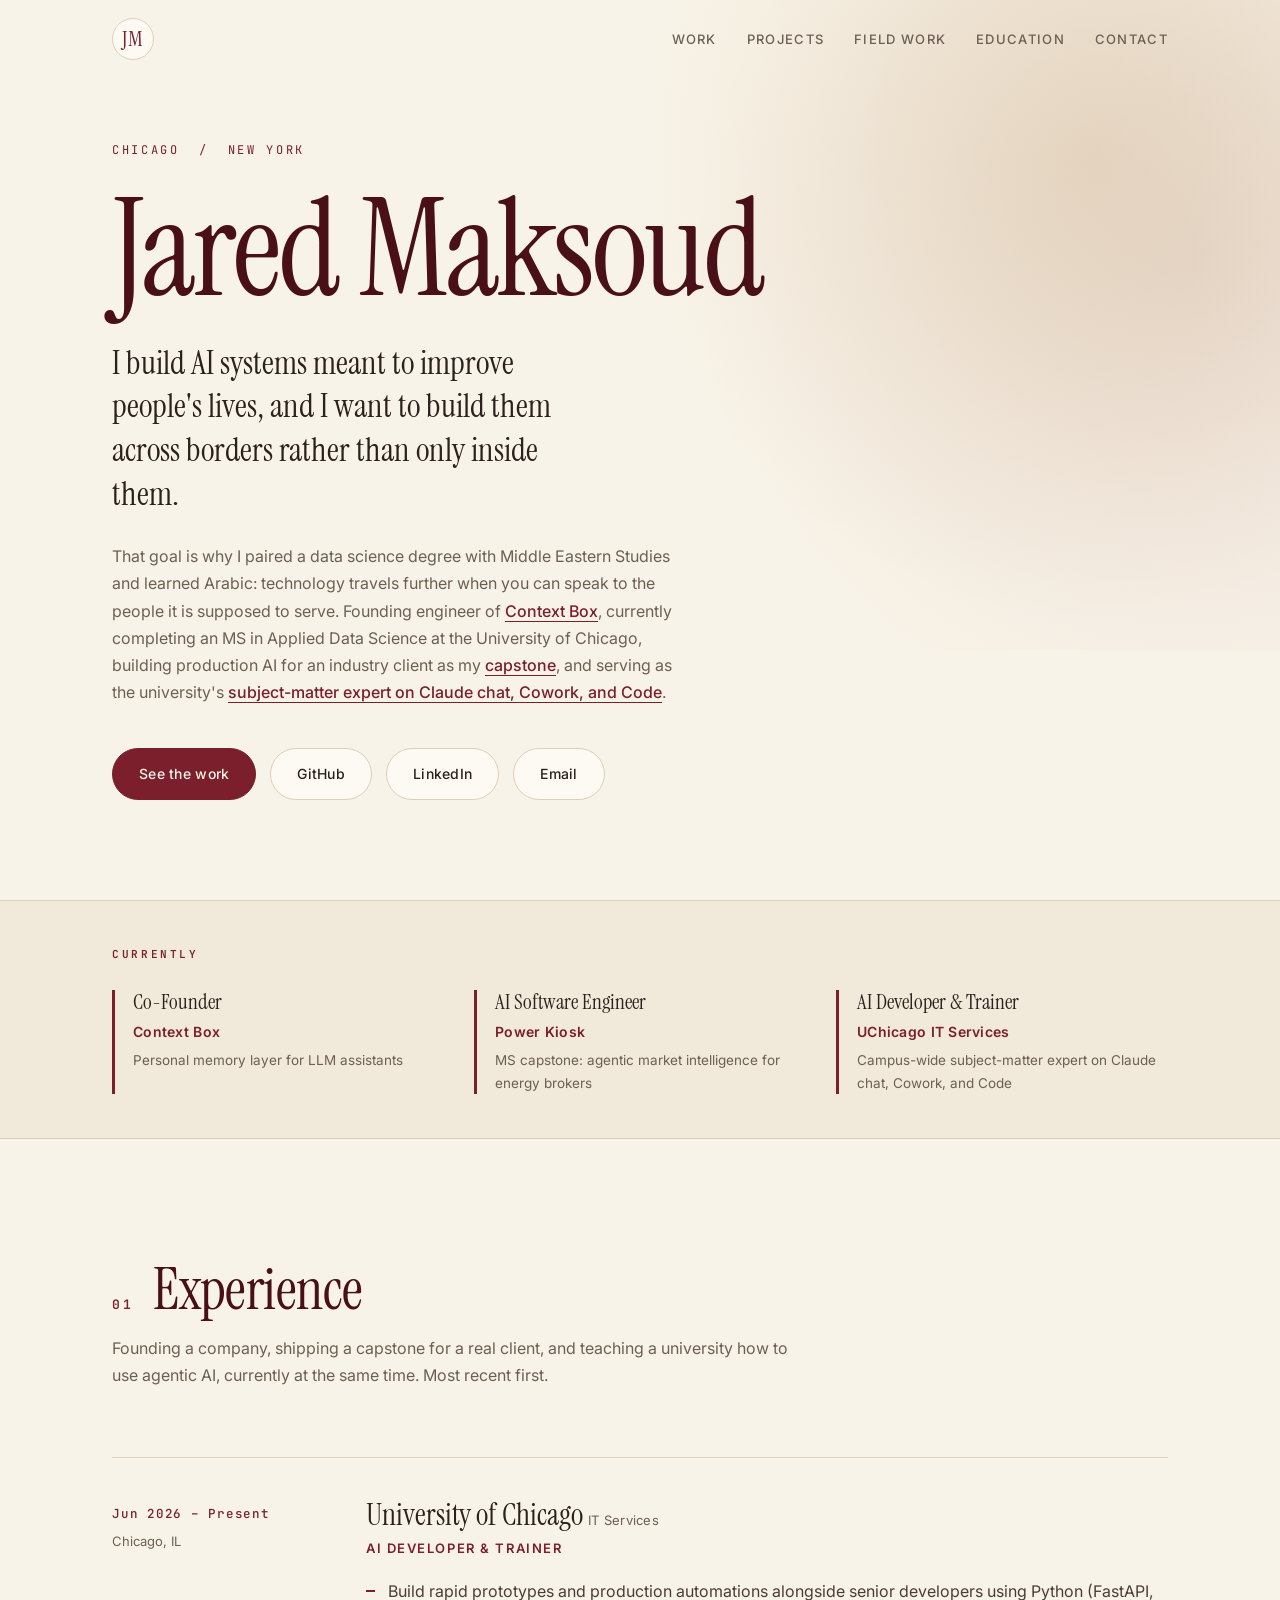
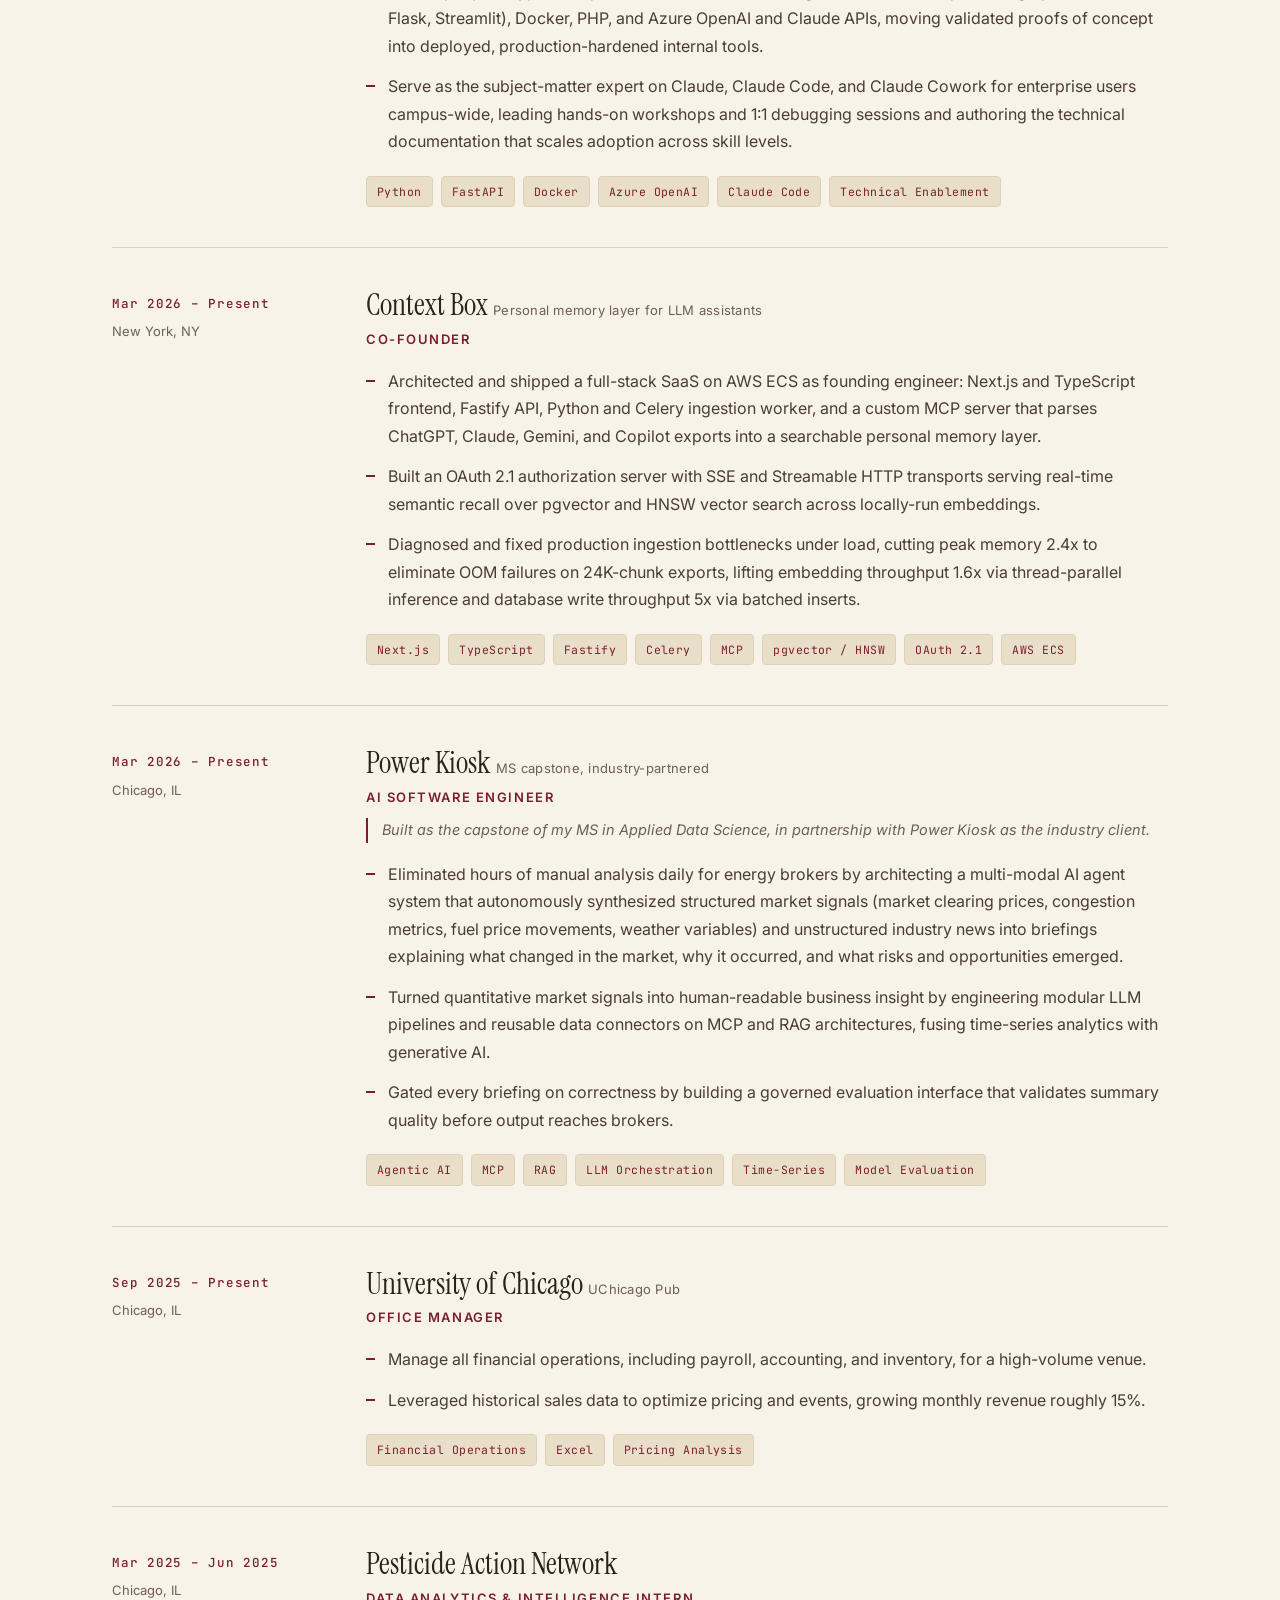
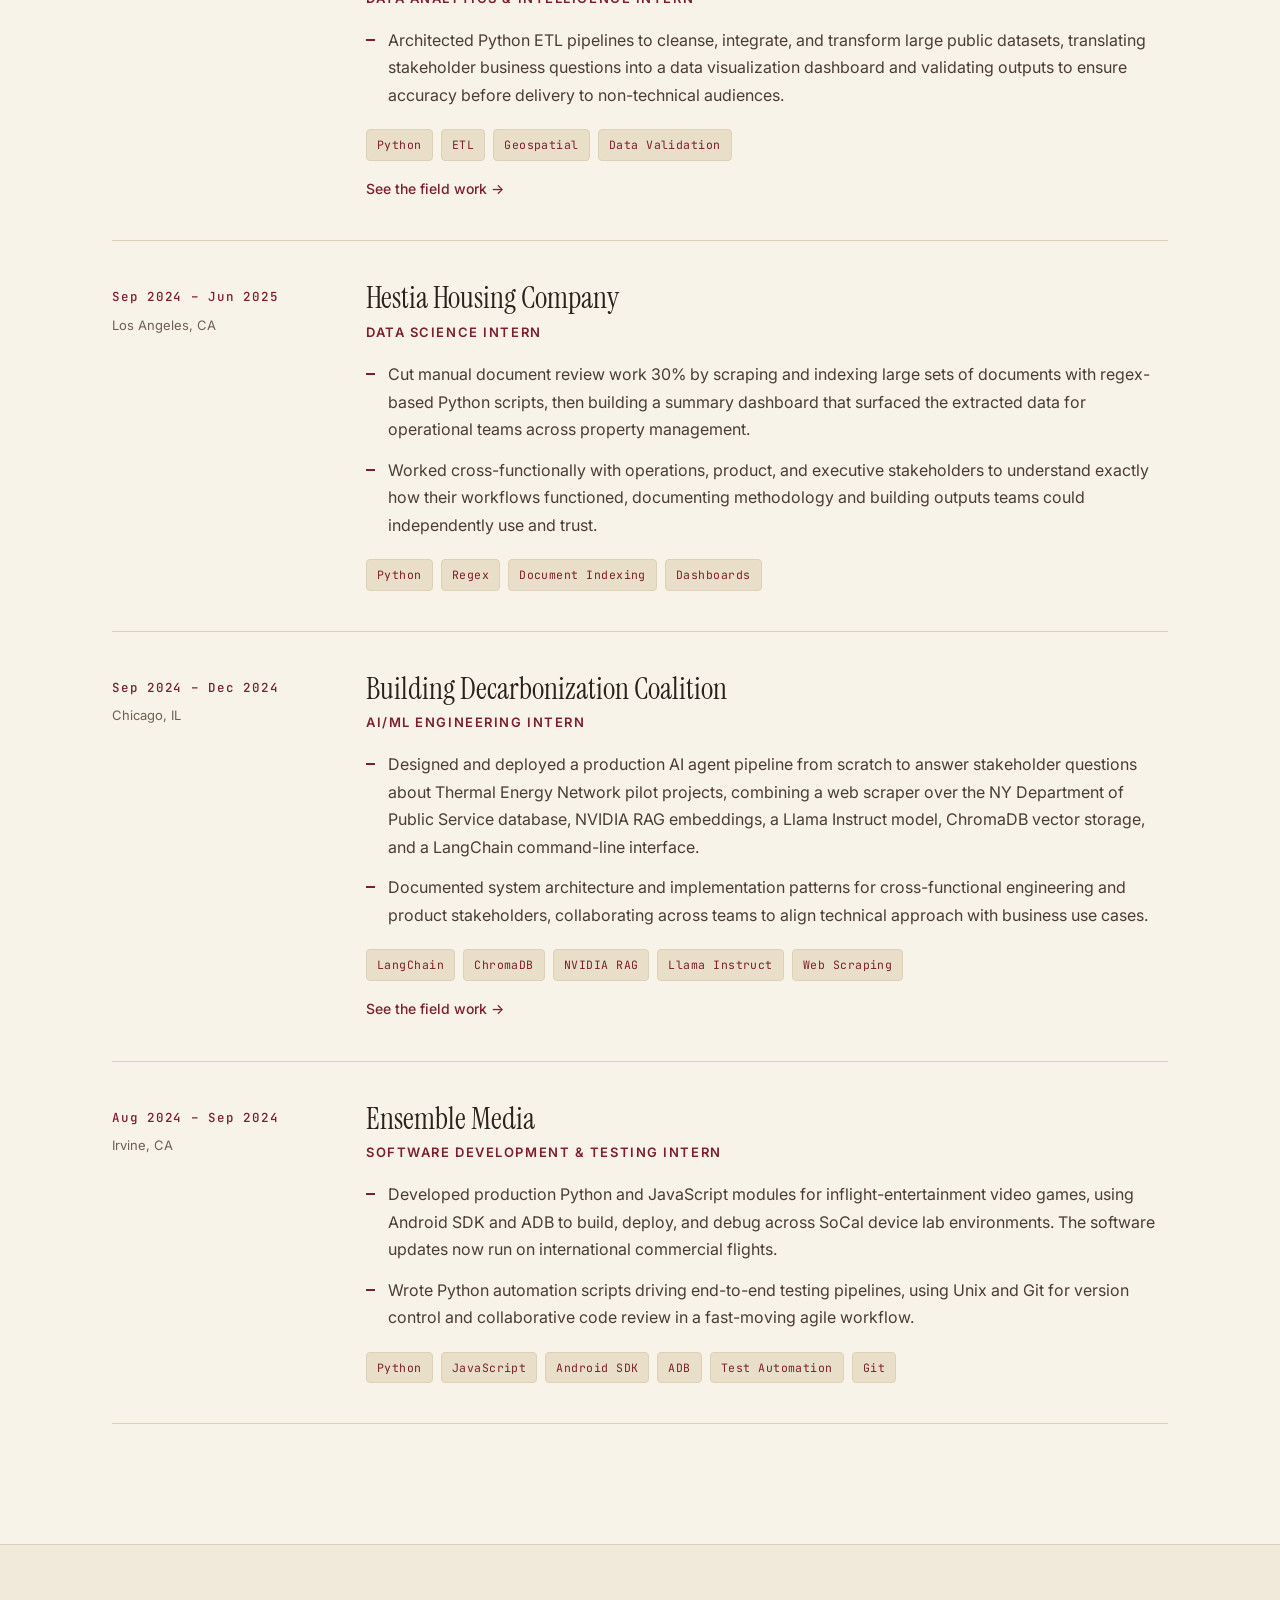
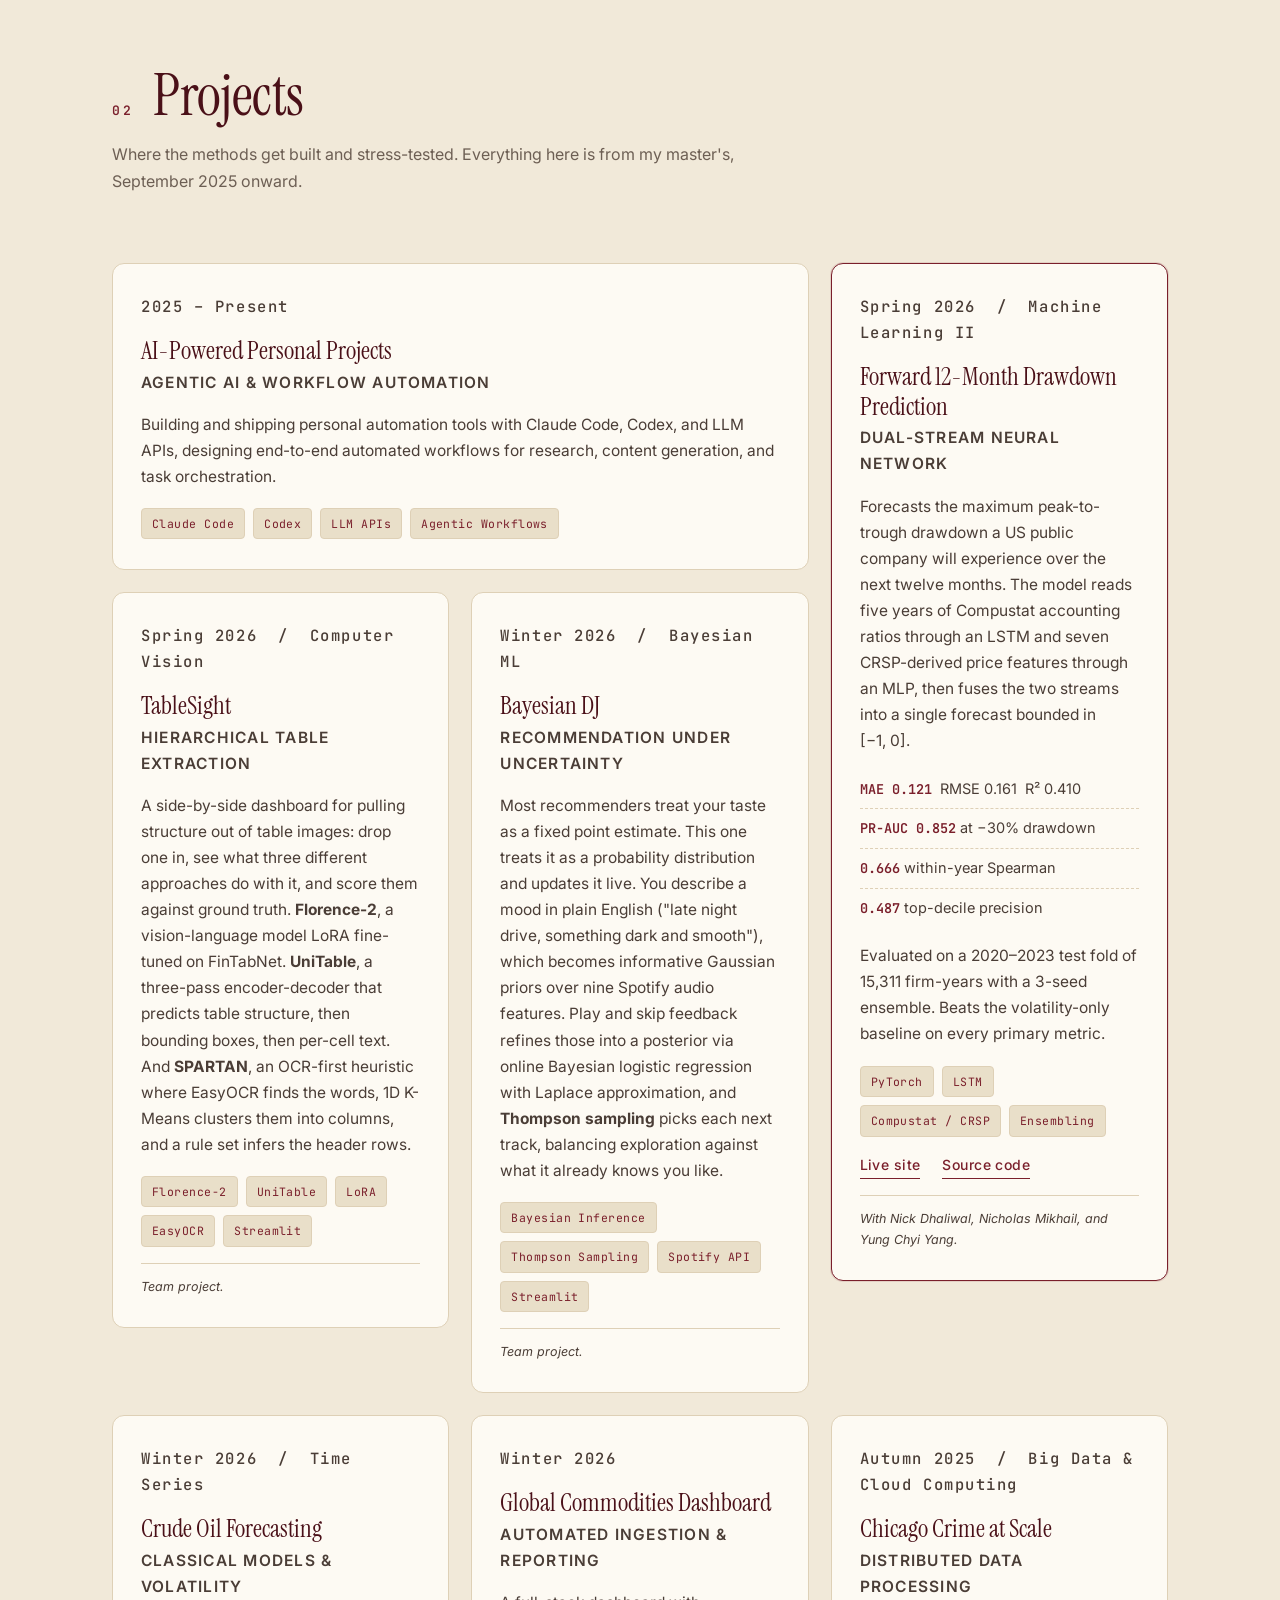
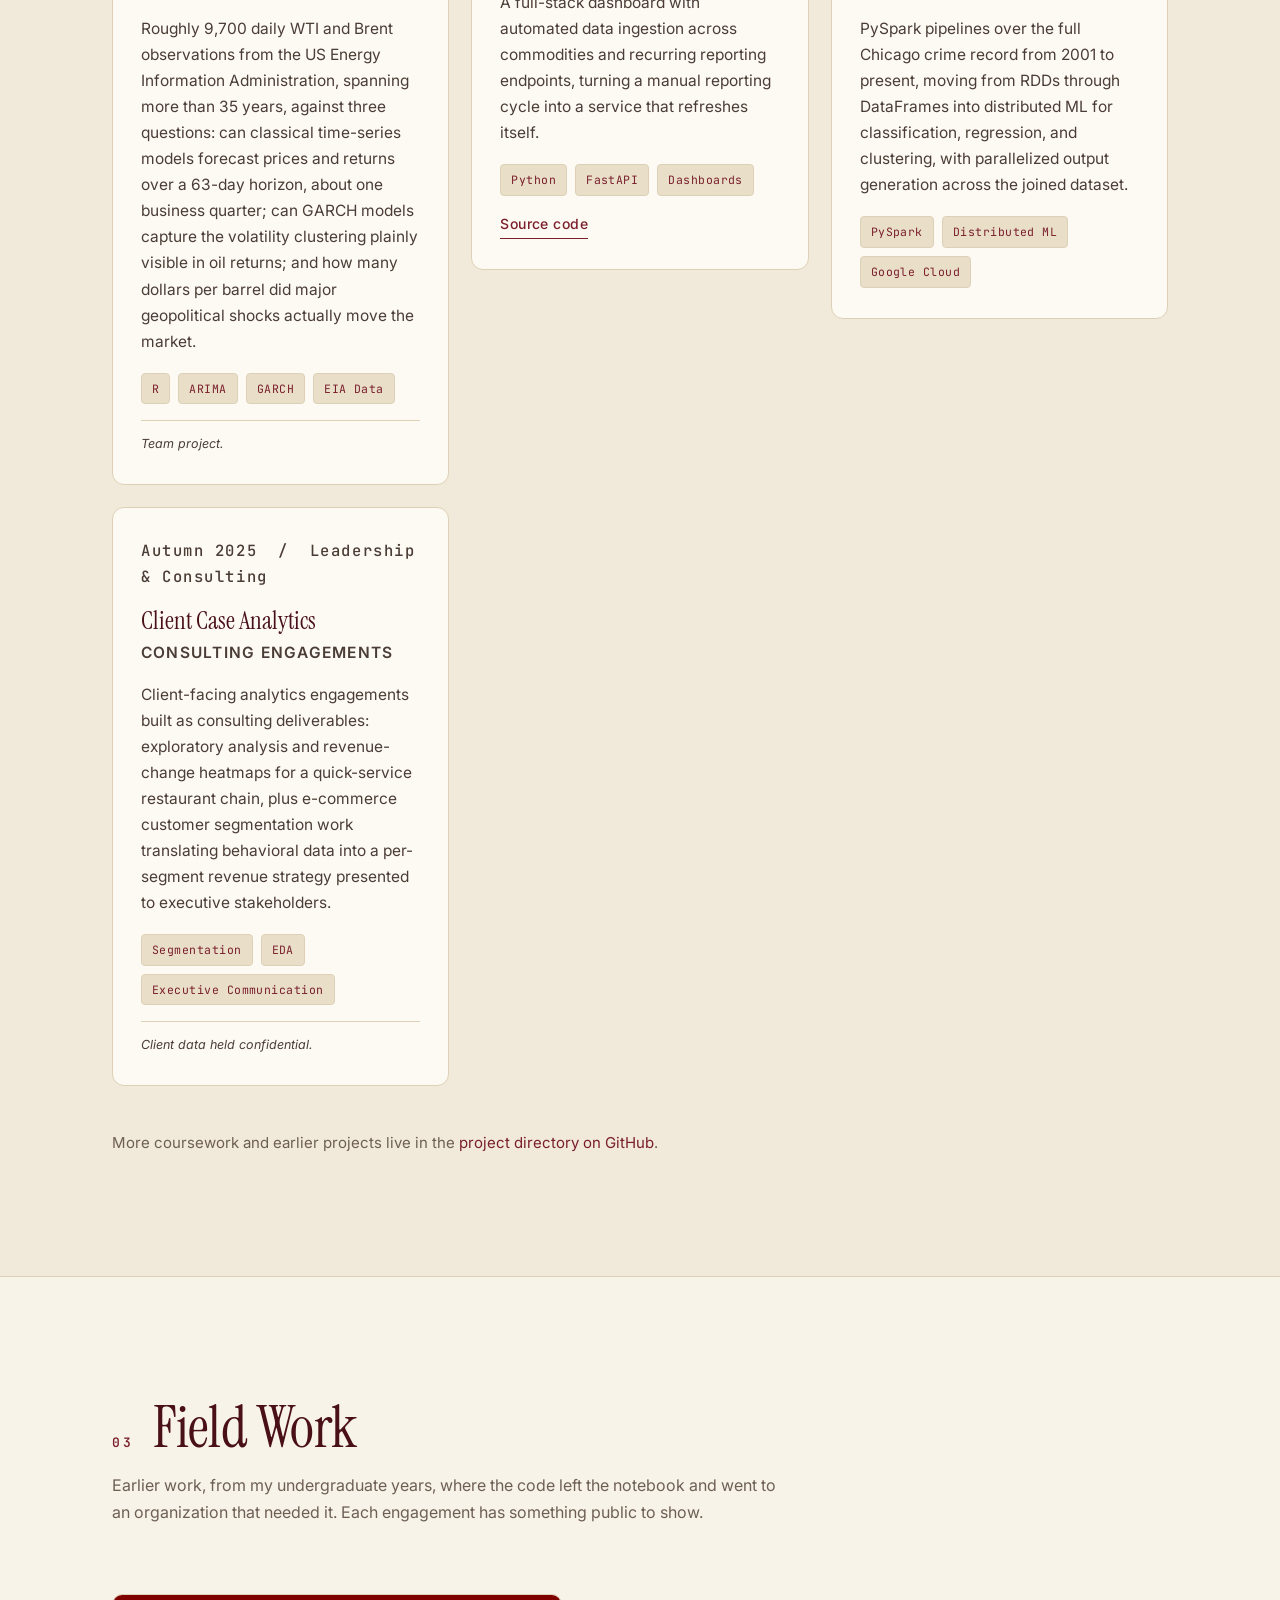
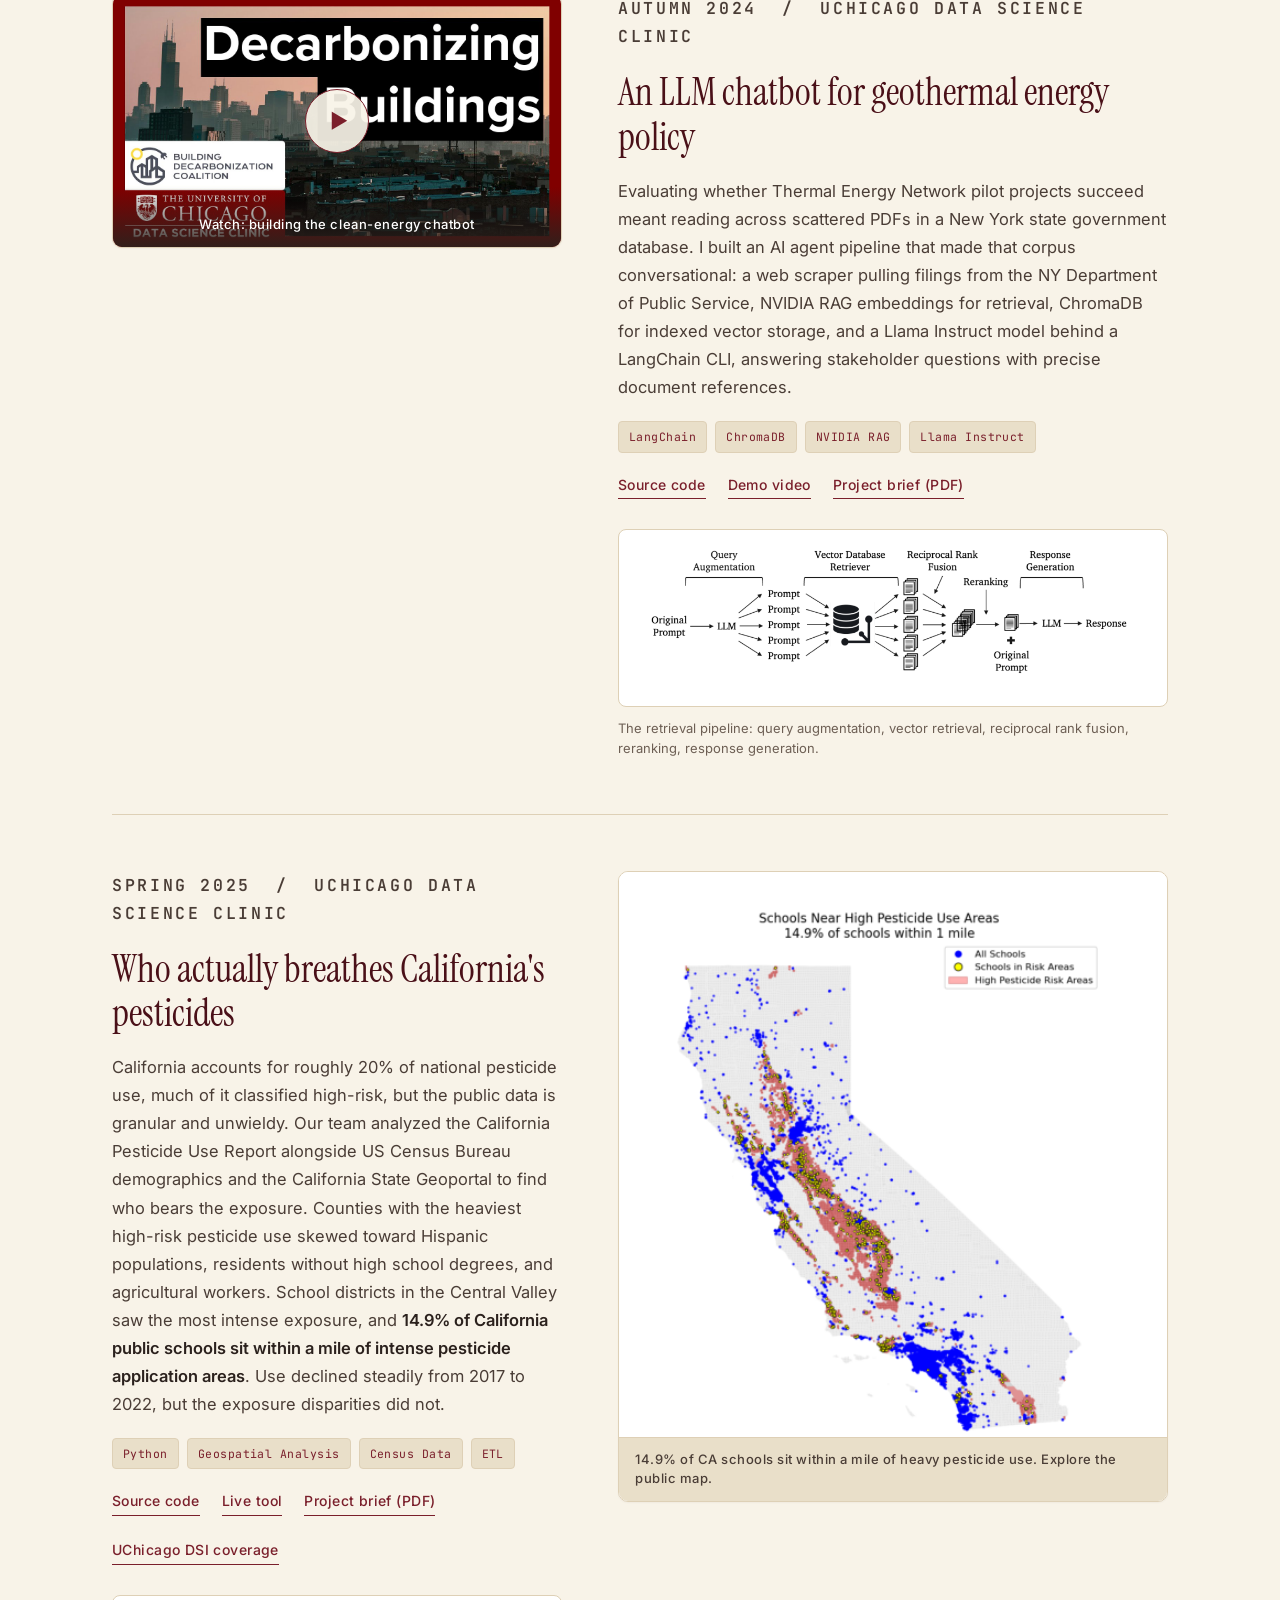
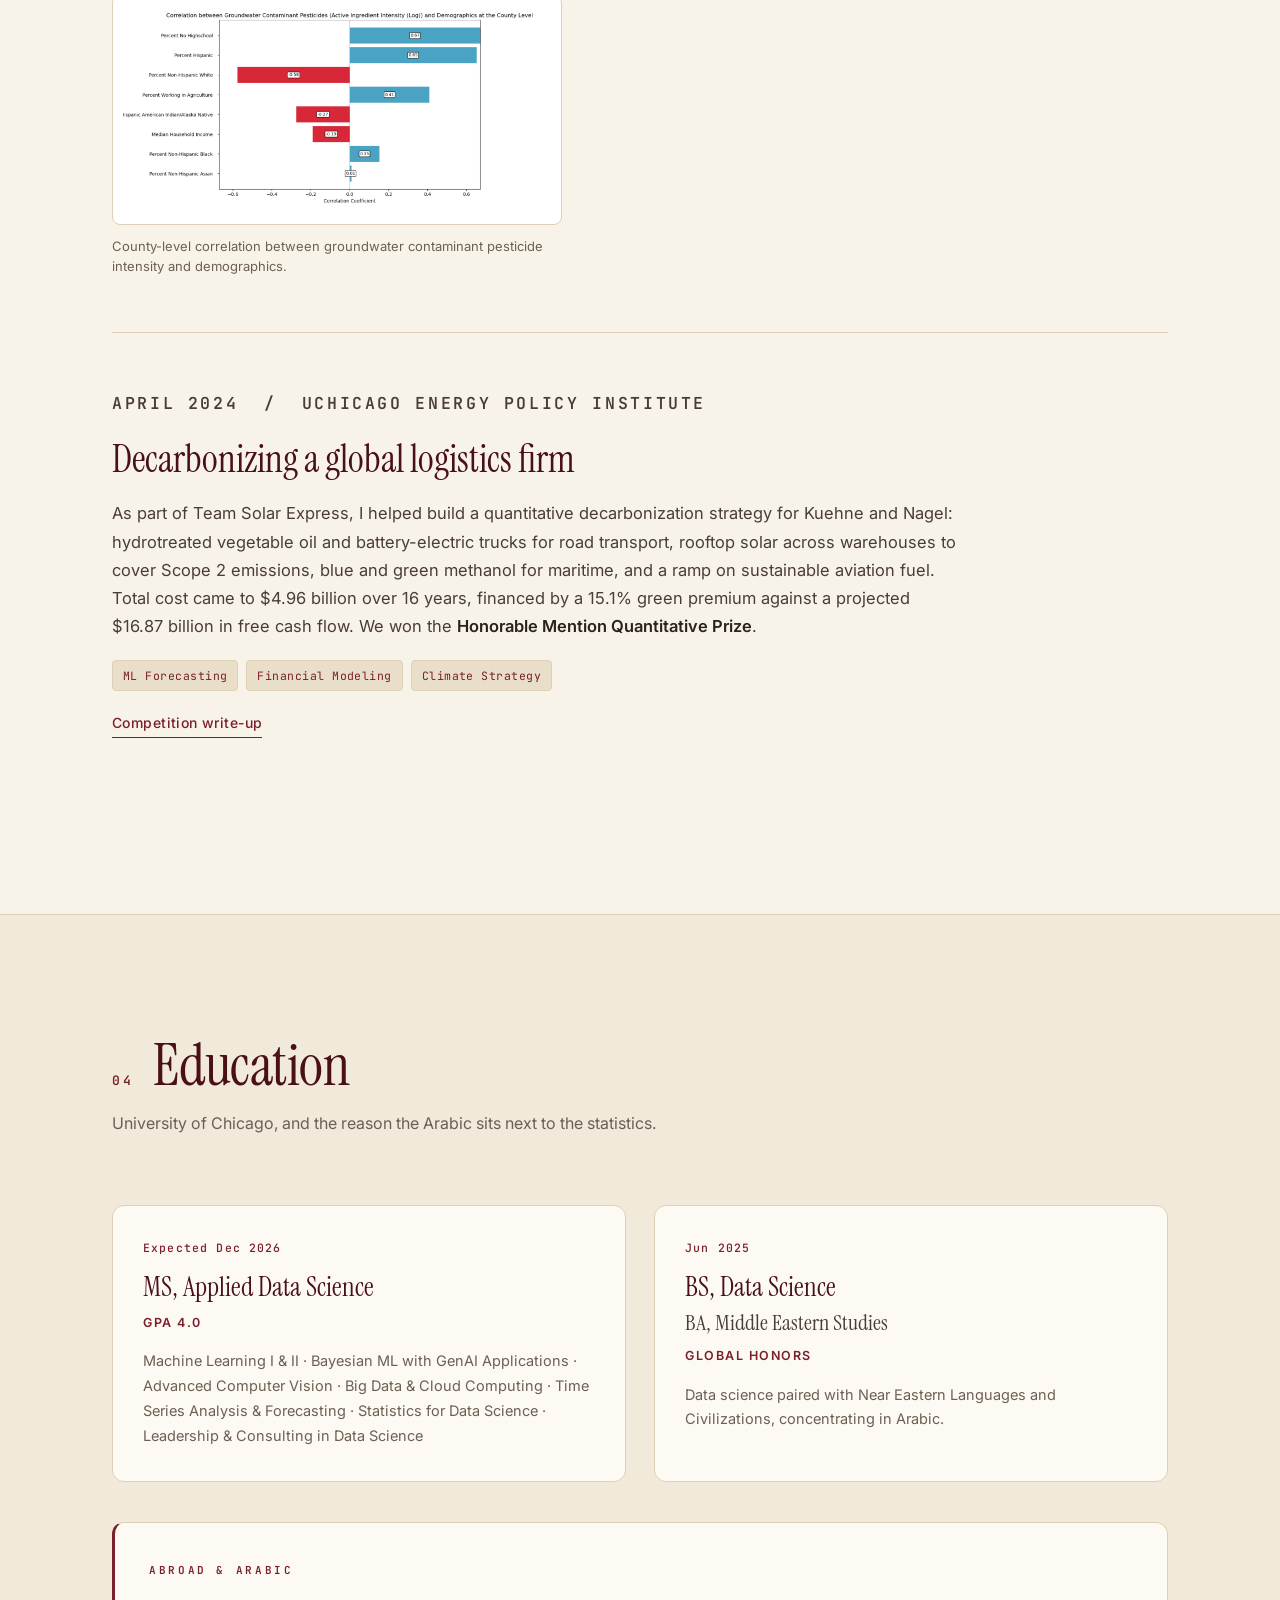
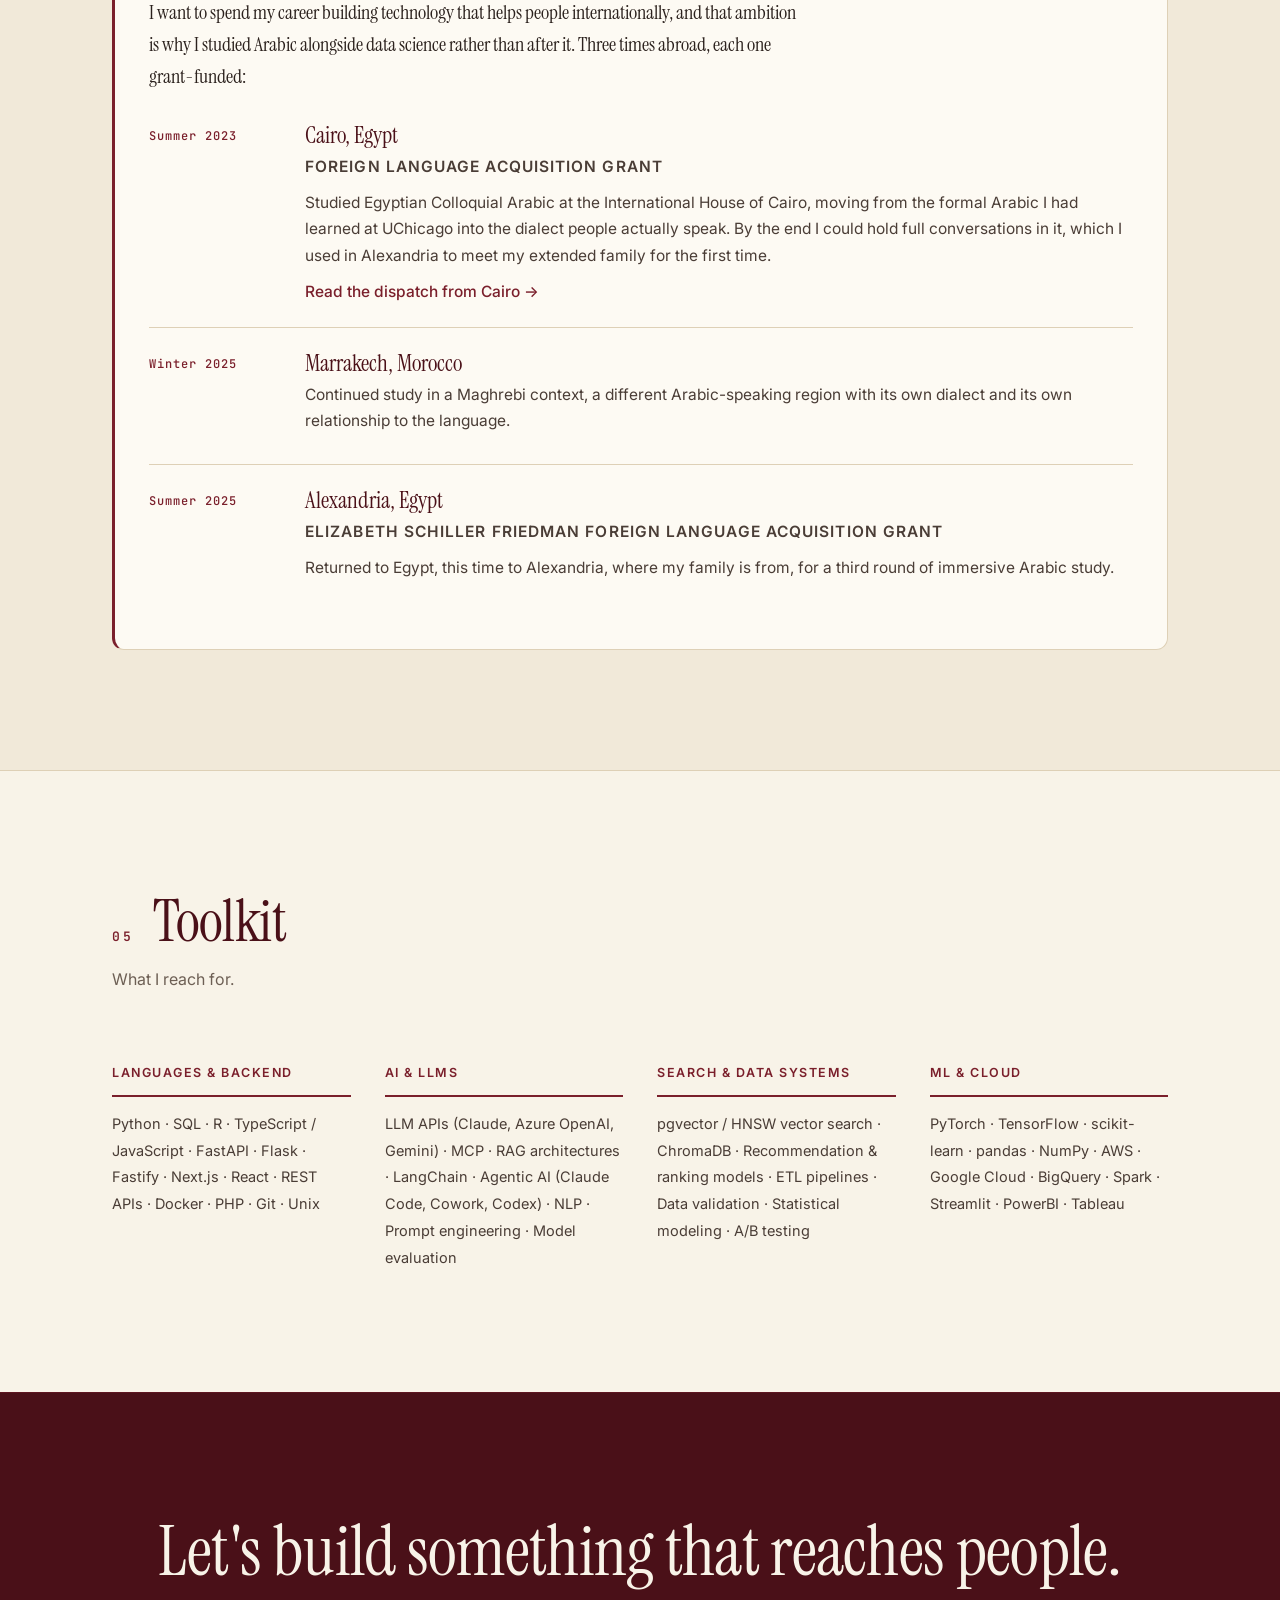
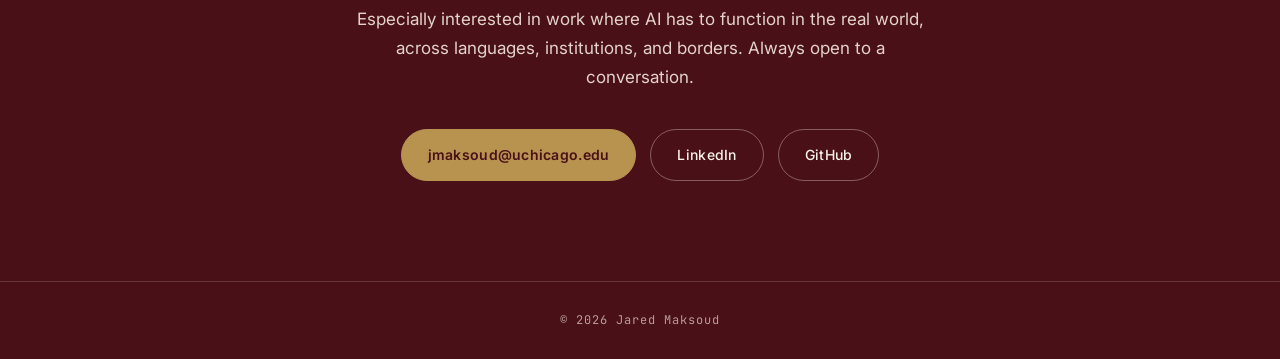
==== commit 52e93a84: "Use uchicago.edu email Co-Authored-By: Claude Opus 5 <noreply@anthropic.com>" ====
--- a/index.html
+++ b/index.html
@@ -51,7 +51,7 @@
       <a class="btn primary" href="#projects">See the work</a>
       <a class="btn" href="https://github.com/jmakk123/Jared-s-Projects" target="_blank" rel="noopener">GitHub</a>
       <a class="btn" href="https://www.linkedin.com/in/jared-maksoud-183551255/" target="_blank" rel="noopener">LinkedIn</a>
-      <a class="btn" href="mailto:jaredmaksoud@gmail.com">Email</a>
+      <a class="btn" href="mailto:jmaksoud@uchicago.edu">Email</a>
     </div>
   </div>
   <div class="hero-glow" aria-hidden="true"></div>
@@ -641,7 +641,7 @@
     <p>Especially interested in work where AI has to function in the real world, across
       languages, institutions, and borders. Always open to a conversation.</p>
     <div class="cta">
-      <a class="btn primary" href="mailto:jaredmaksoud@gmail.com">jaredmaksoud@gmail.com</a>
+      <a class="btn primary" href="mailto:jmaksoud@uchicago.edu">jmaksoud@uchicago.edu</a>
       <a class="btn" href="https://www.linkedin.com/in/jared-maksoud-183551255/" target="_blank" rel="noopener">LinkedIn</a>
       <a class="btn" href="https://github.com/jmakk123" target="_blank" rel="noopener">GitHub</a>
     </div>
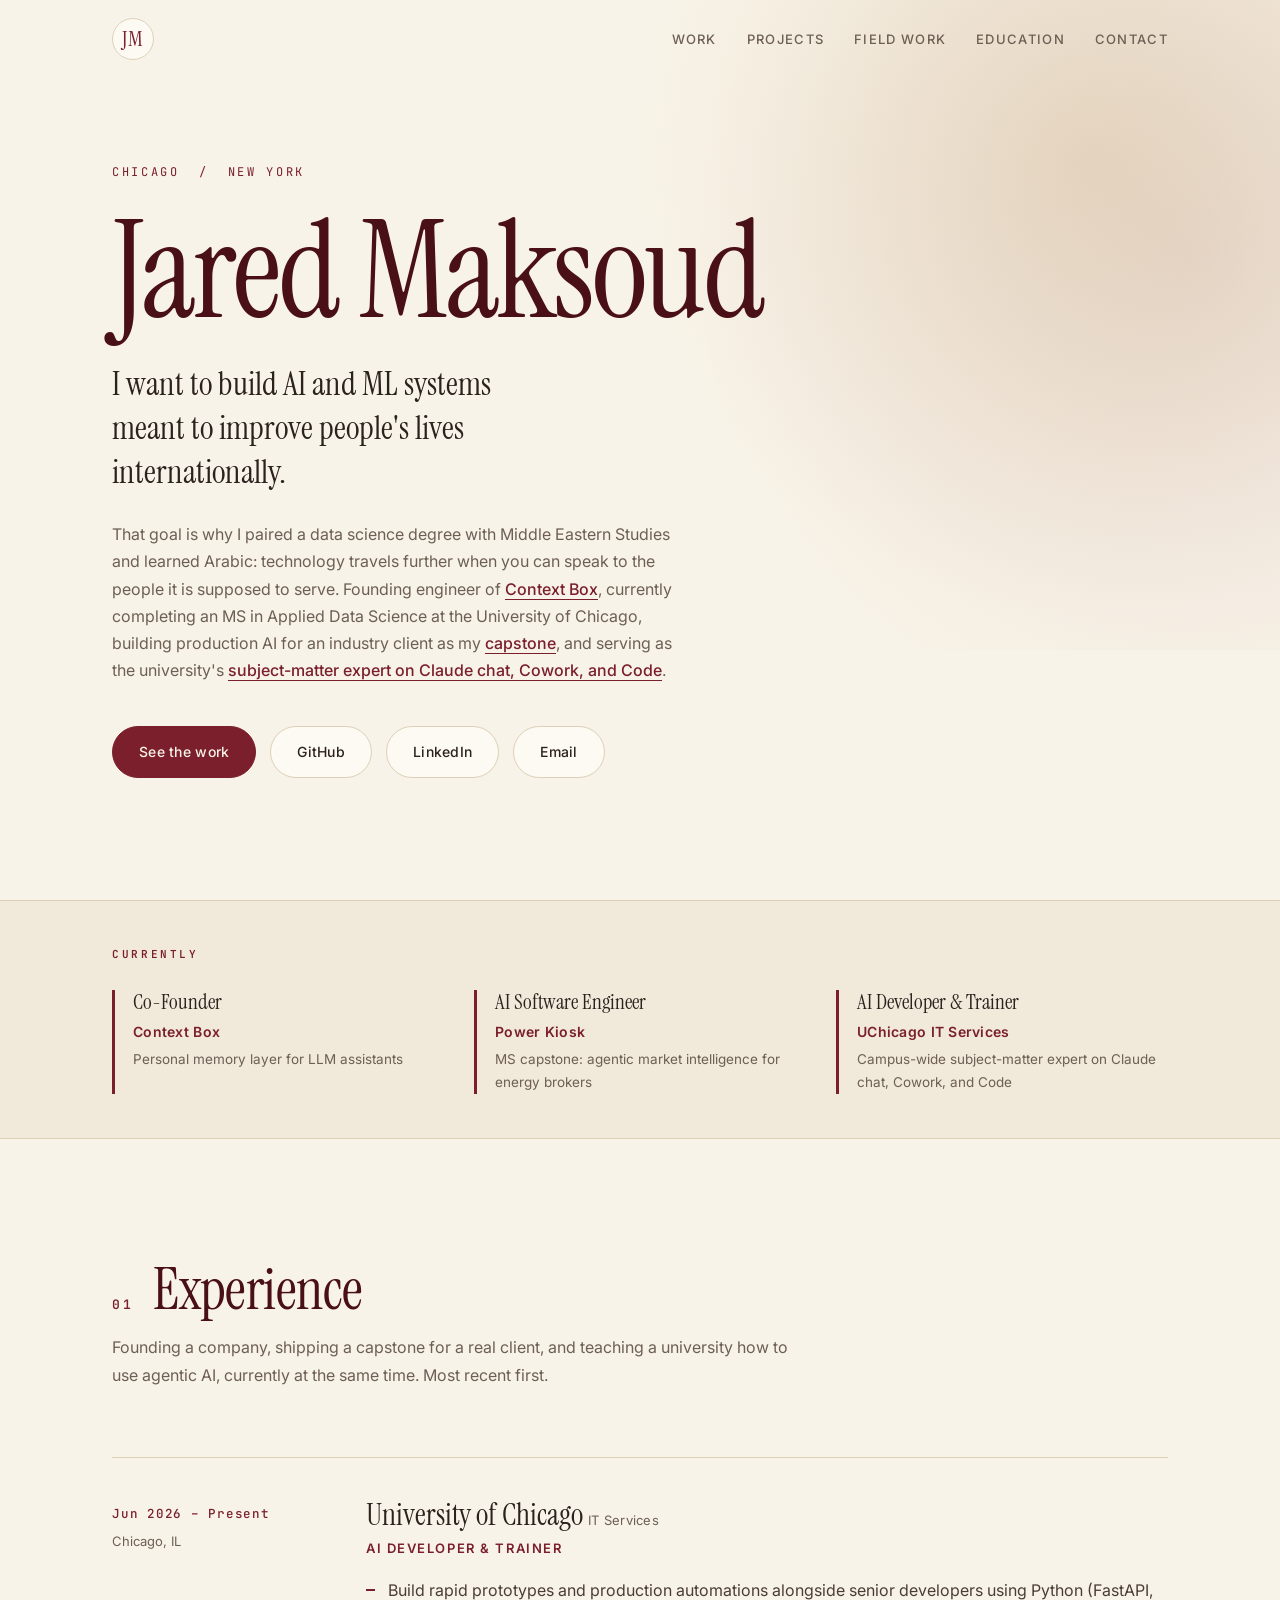
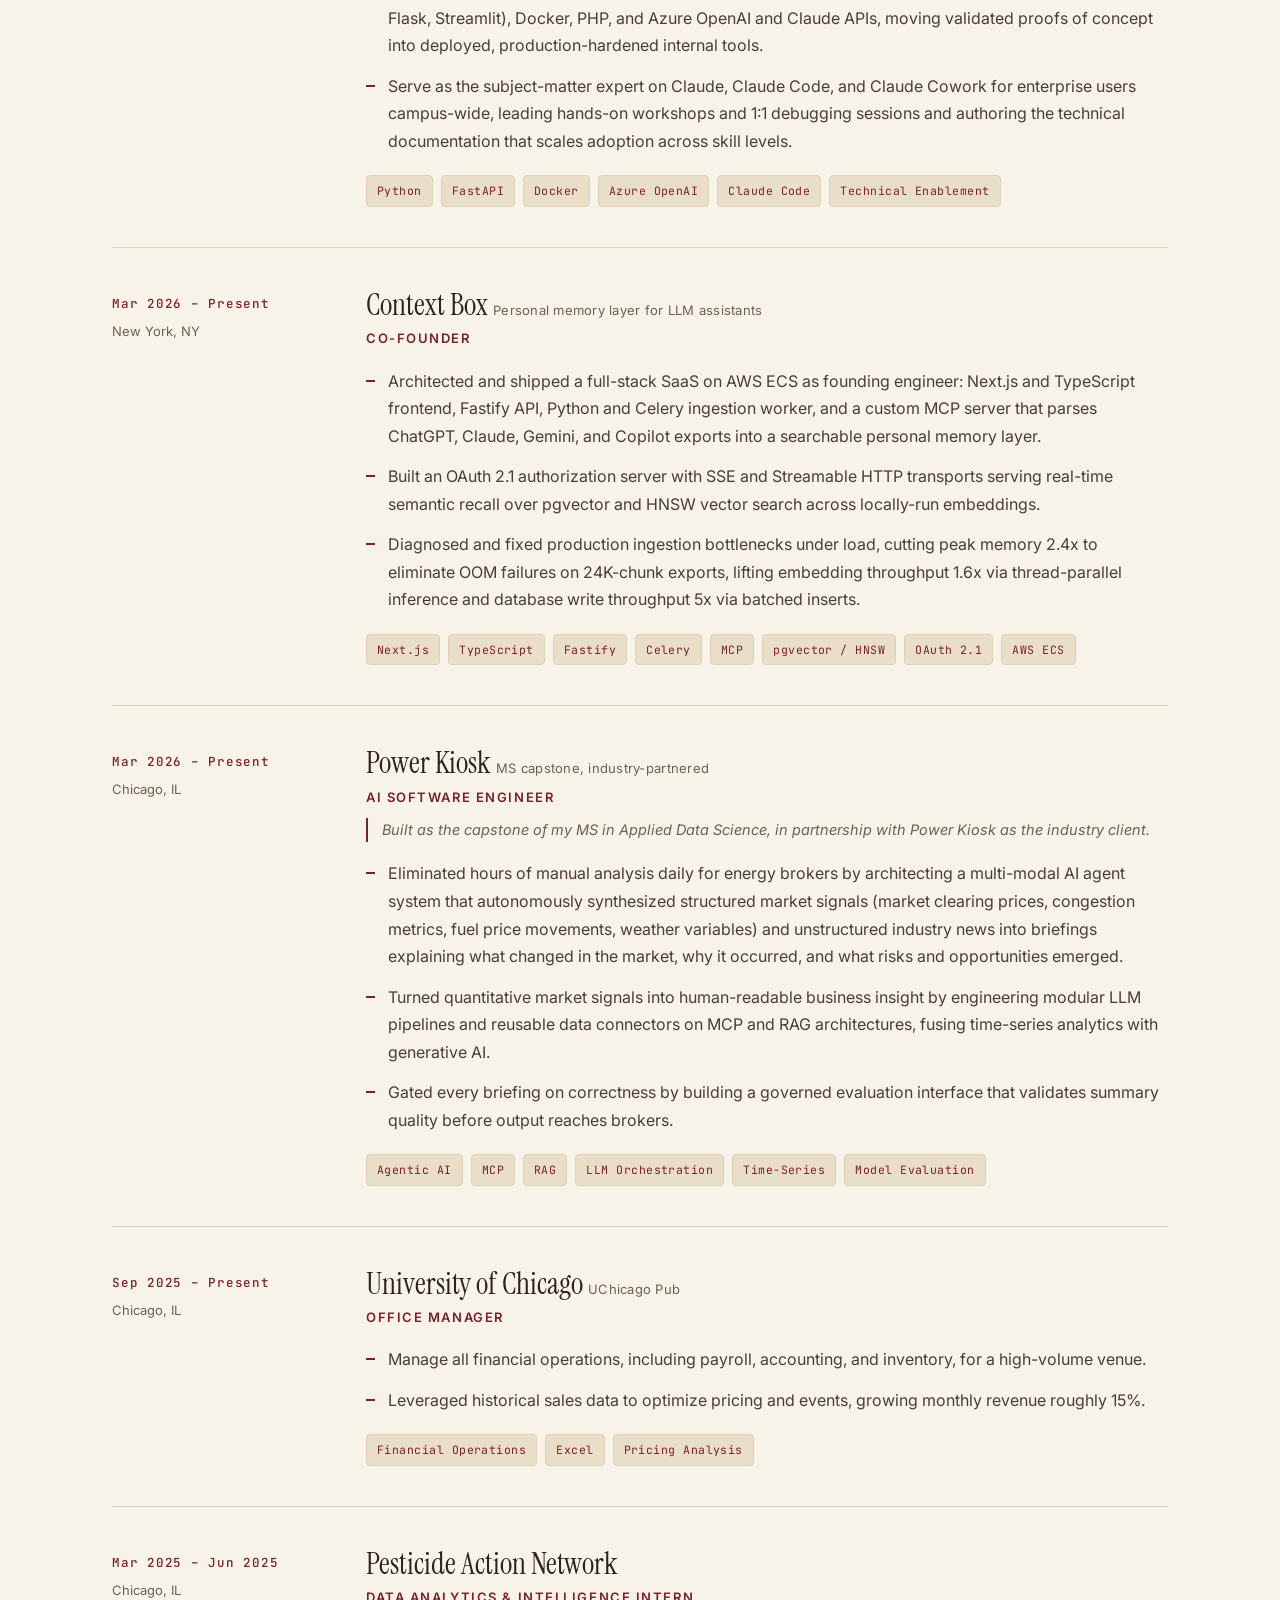
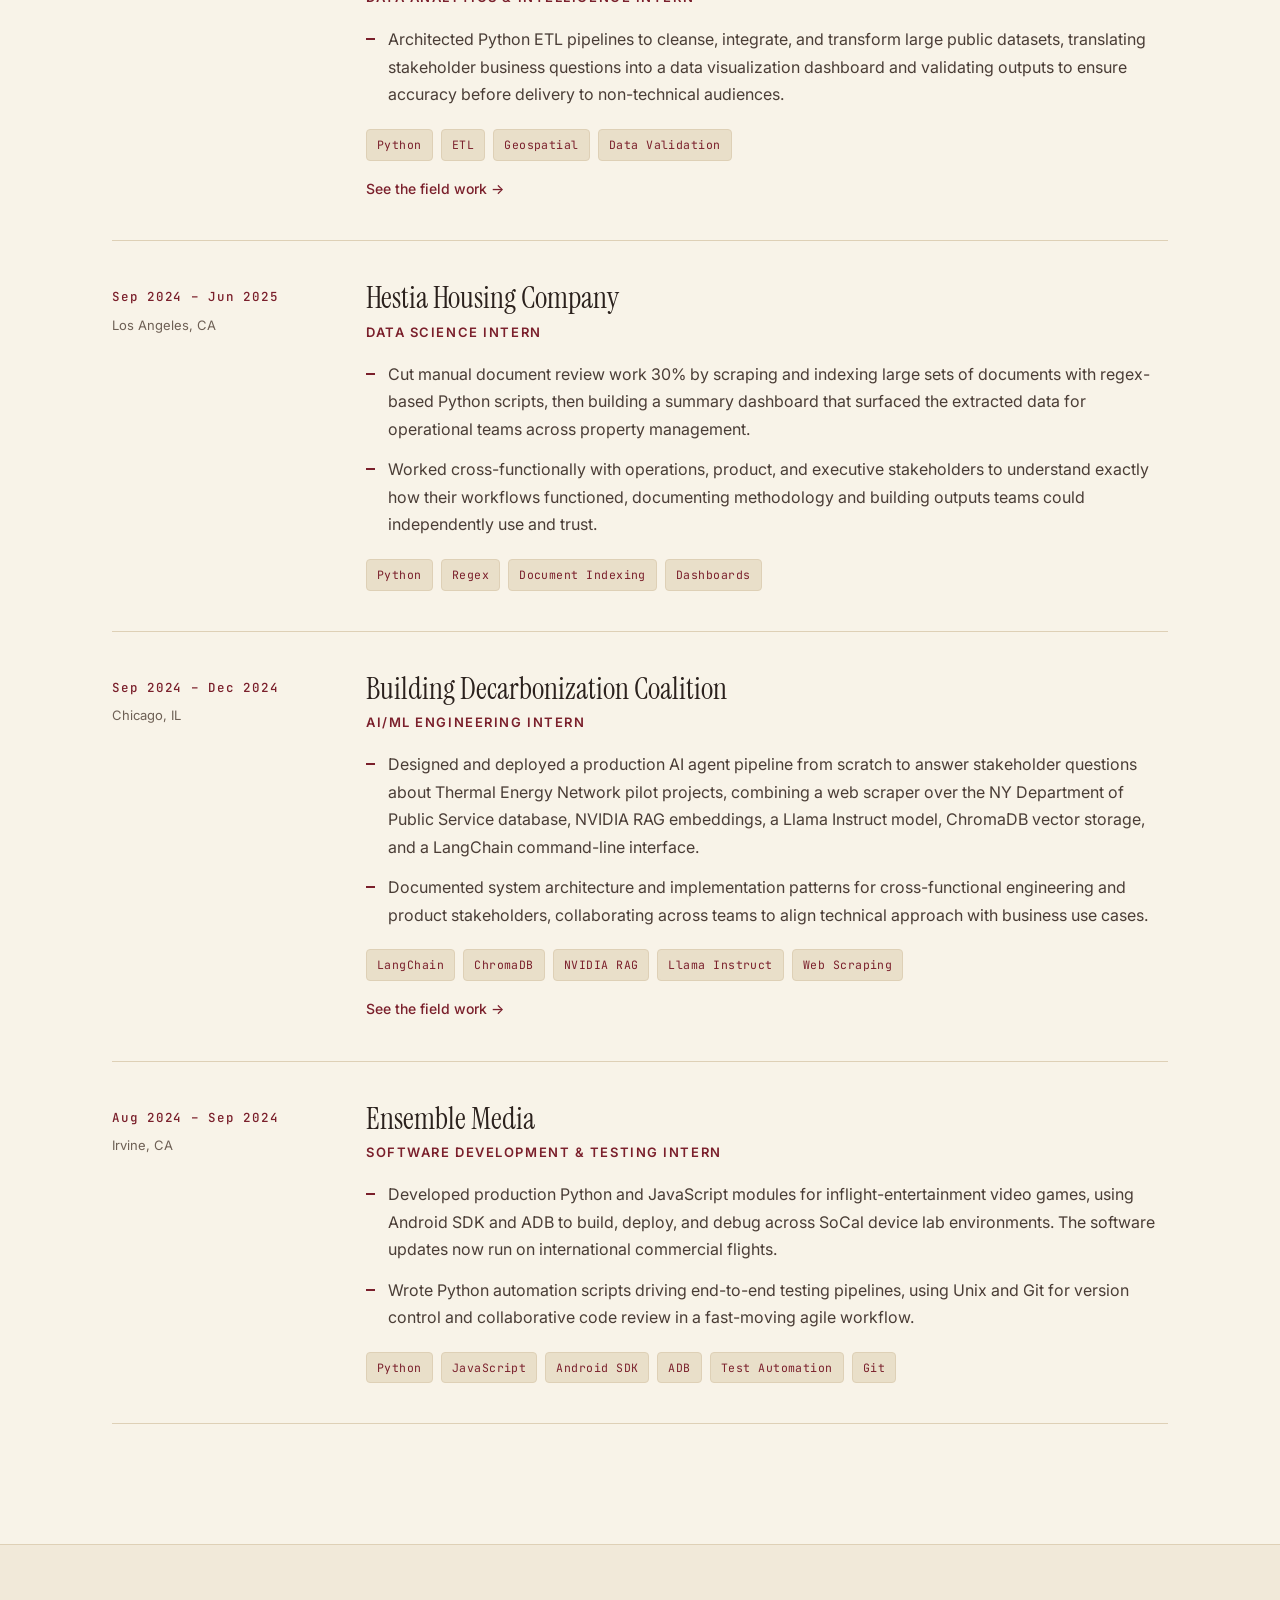
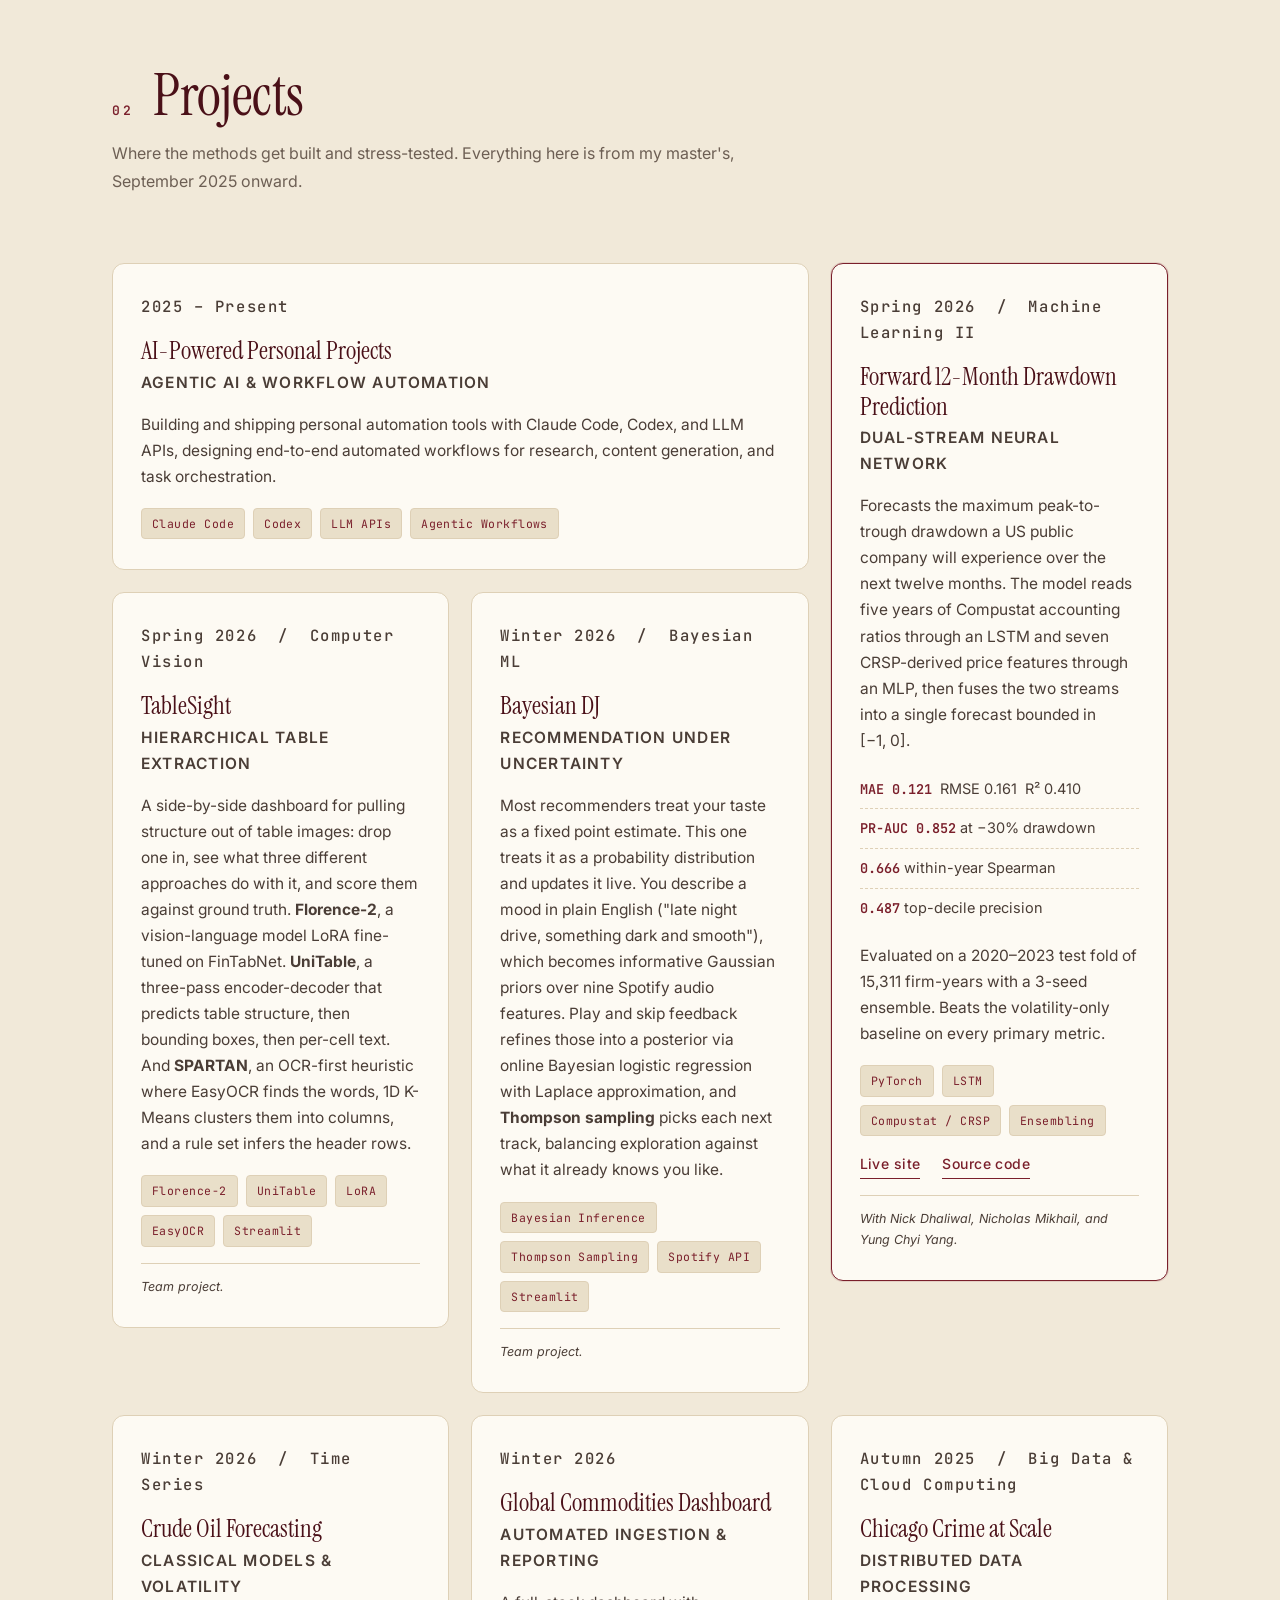
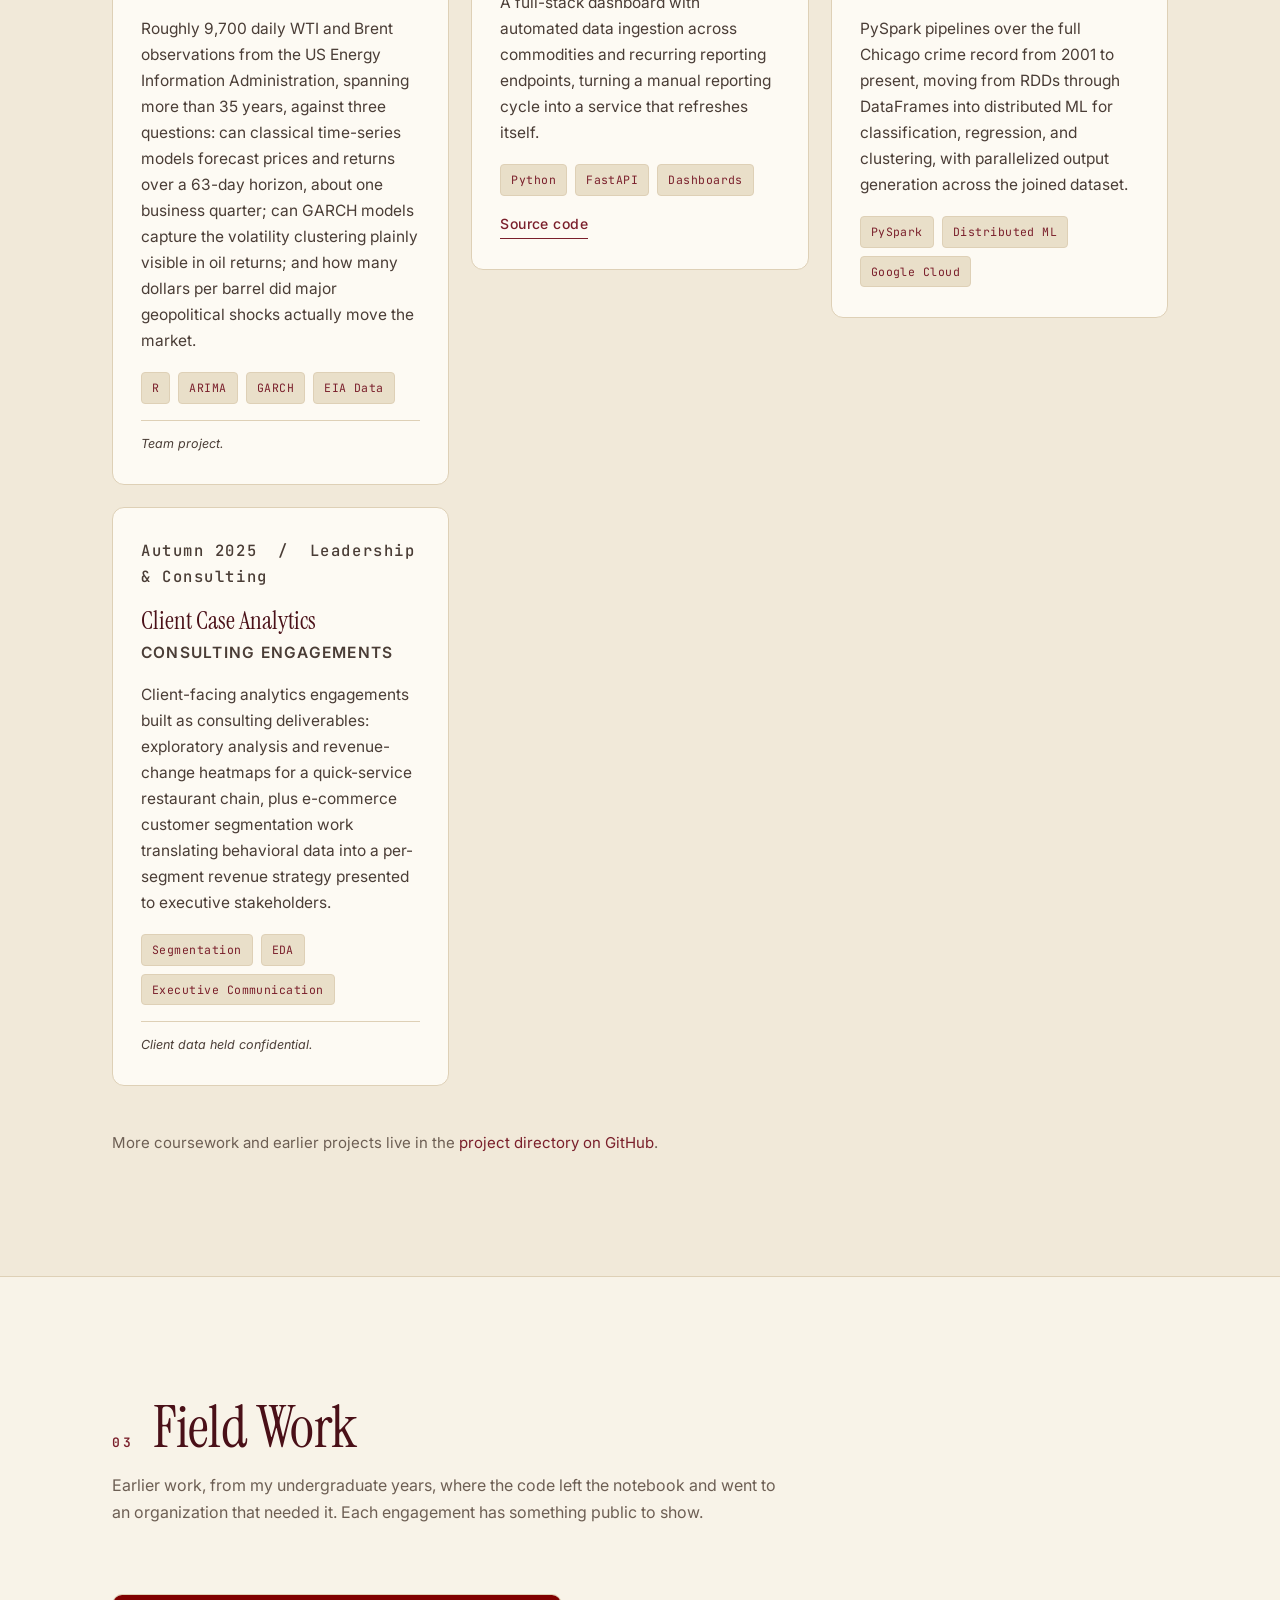
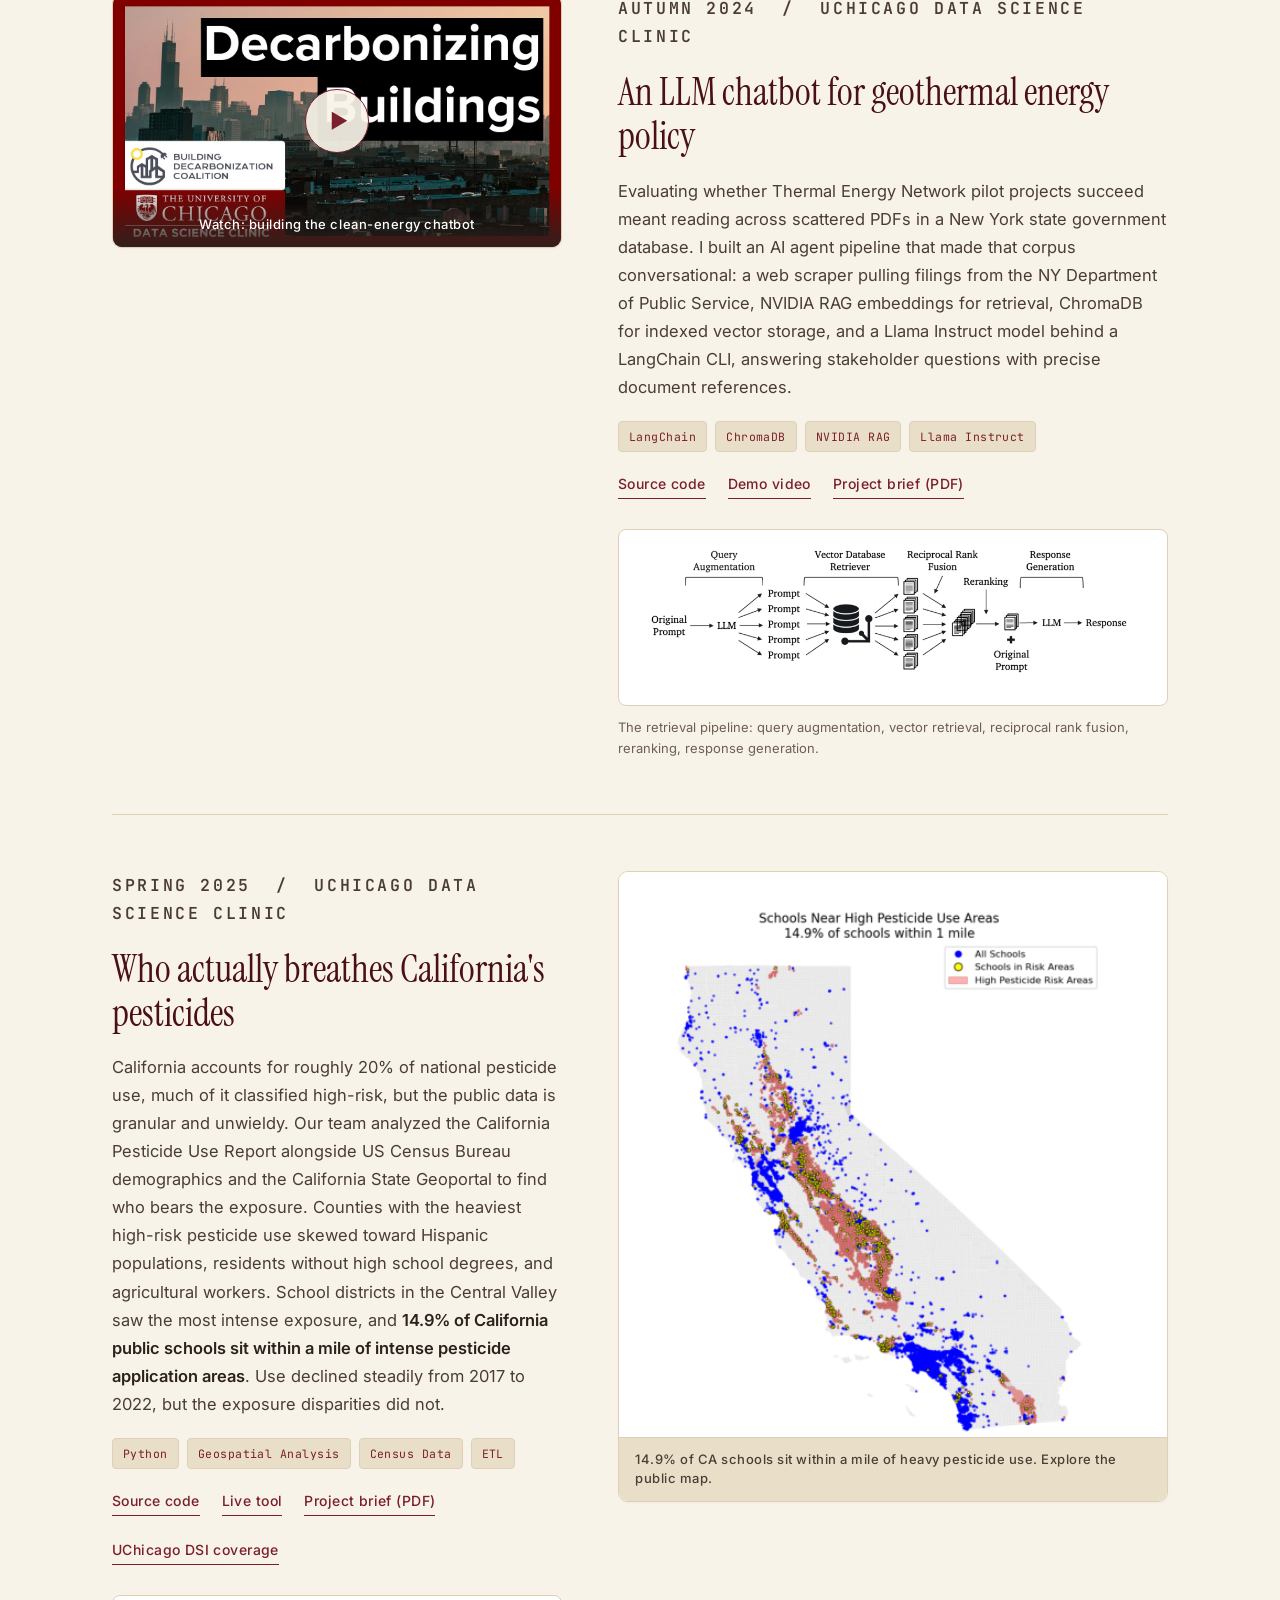
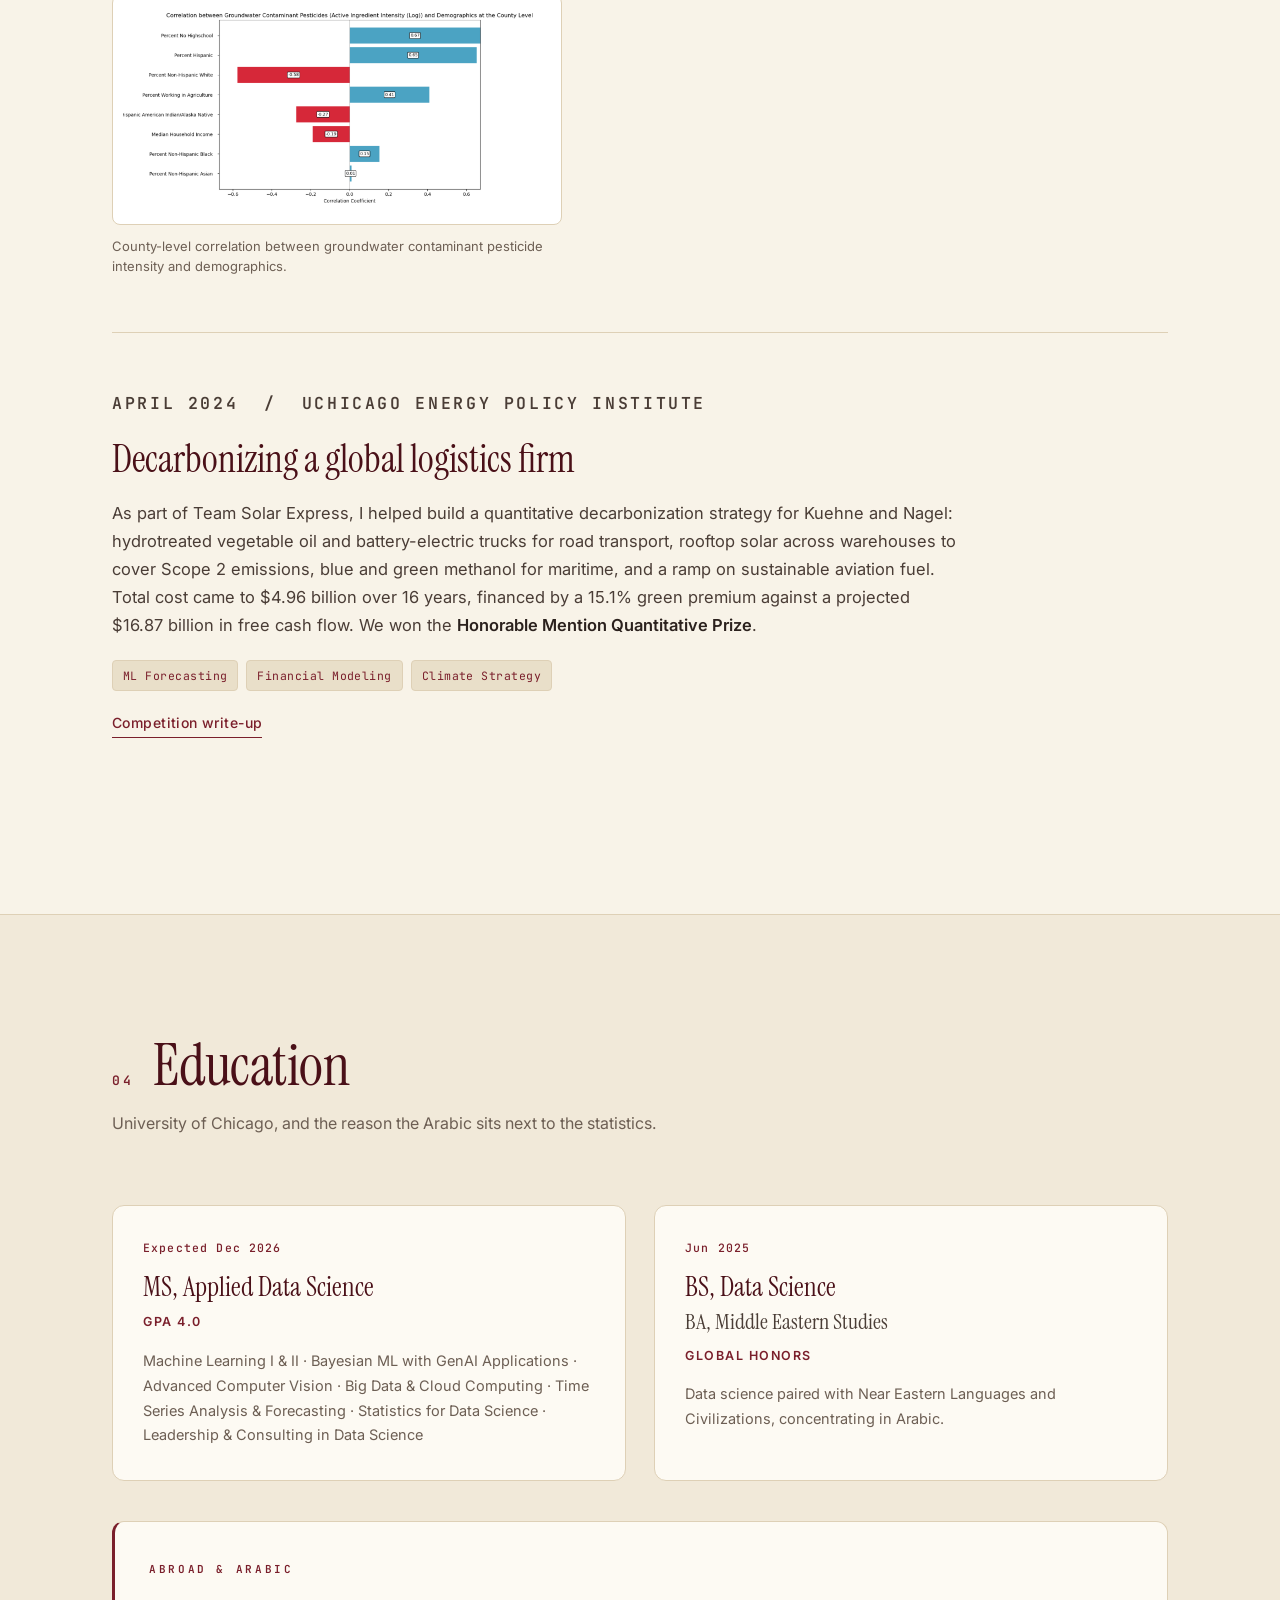
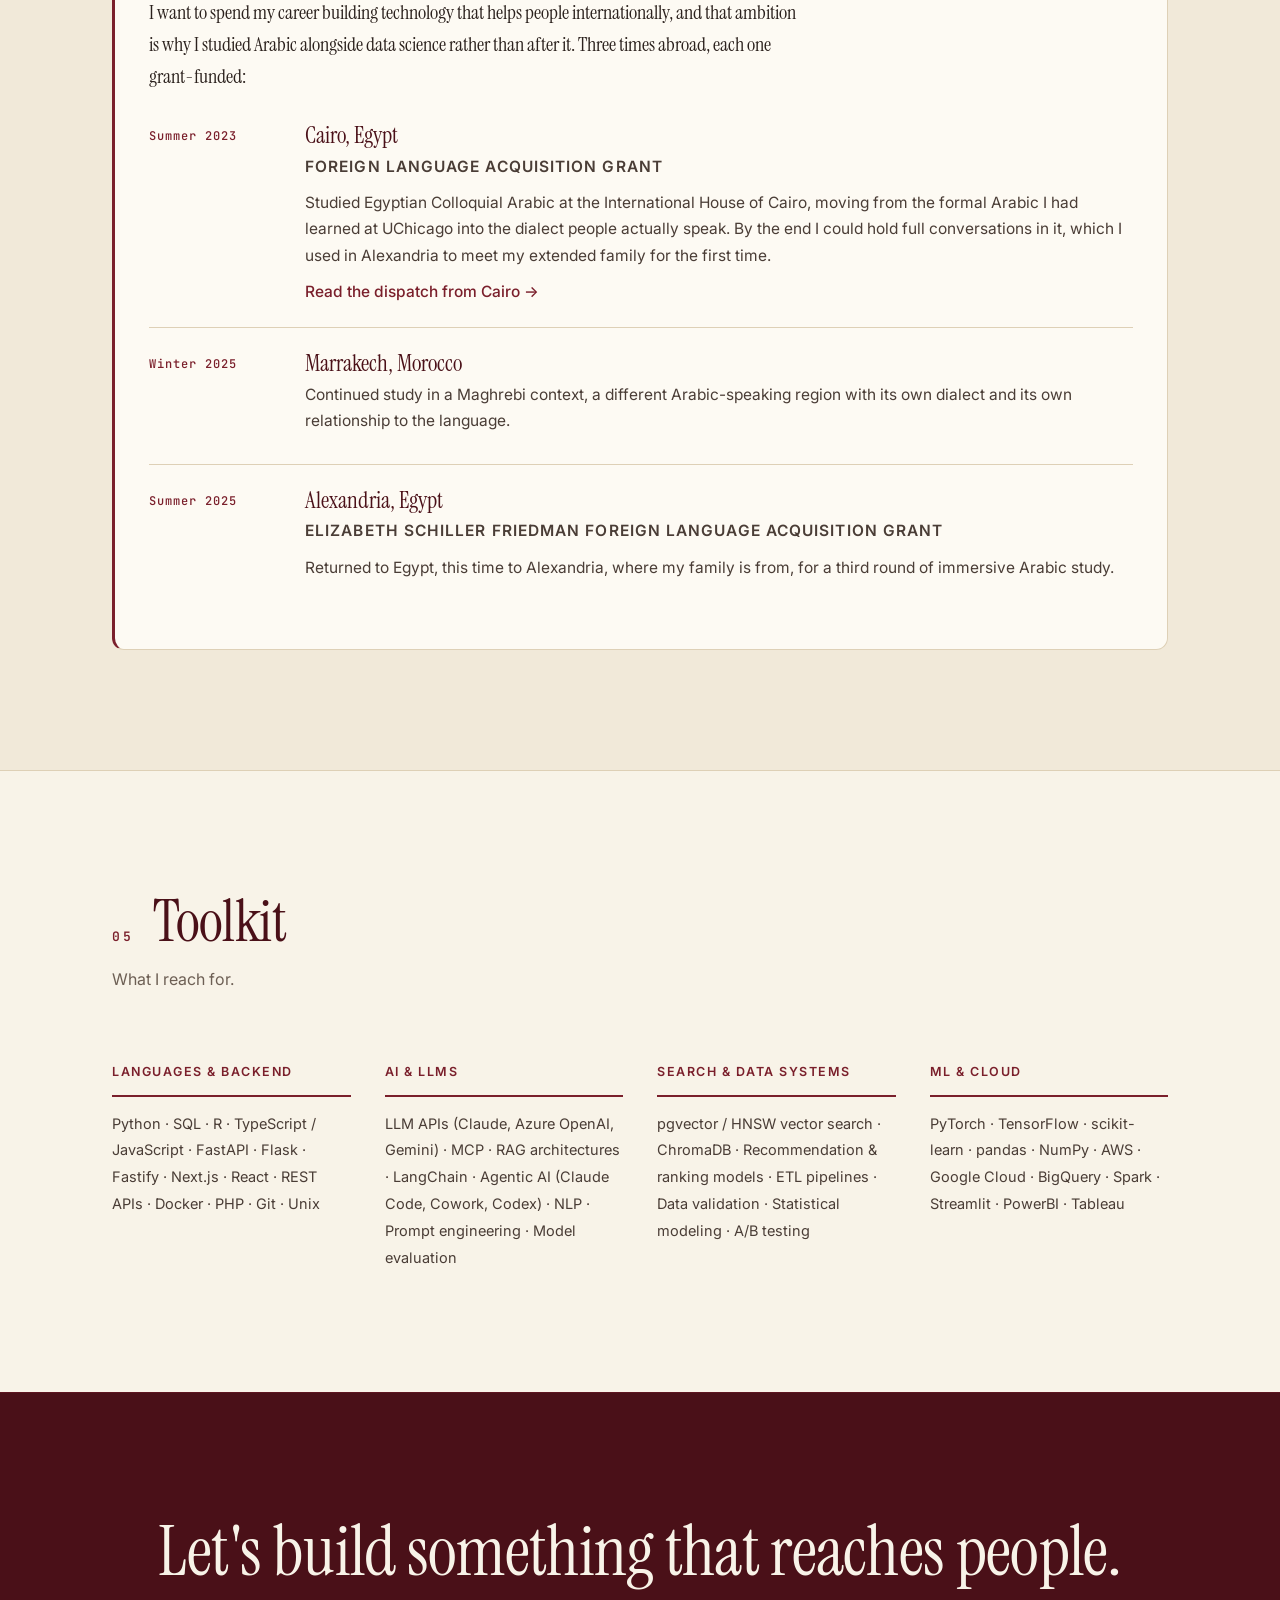
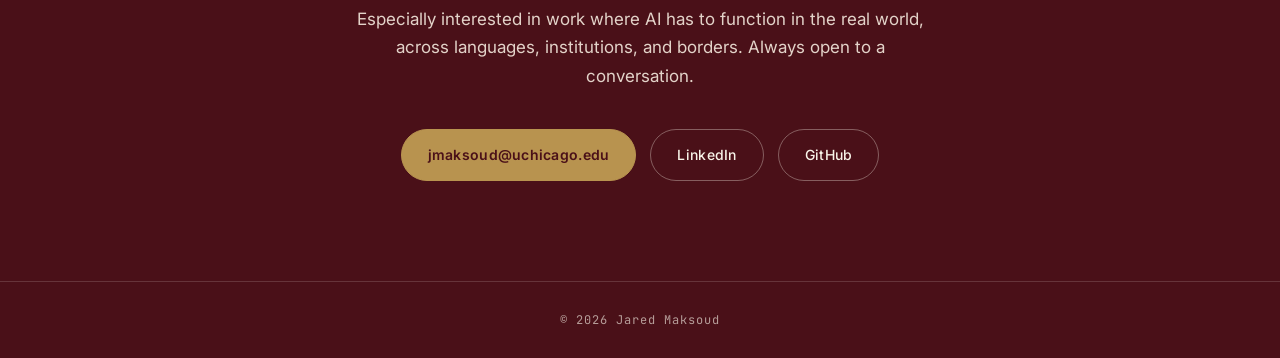
==== commit b46a40e6: "Tighten hero lede Co-Authored-By: Claude Opus 5 <noreply@anthropic.com>" ====
--- a/index.html
+++ b/index.html
@@ -35,8 +35,7 @@
     <p class="eyebrow">Chicago &nbsp;/&nbsp; New York</p>
     <h1>Jared&nbsp;Maksoud</h1>
     <p class="lede">
-      I build AI systems meant to improve people's lives, and I want to build them
-      across borders rather than only inside them.
+      I want to build AI and ML systems meant to improve people's lives internationally.
     </p>
     <p class="sub">
       That goal is why I paired a data science degree with Middle Eastern Studies and
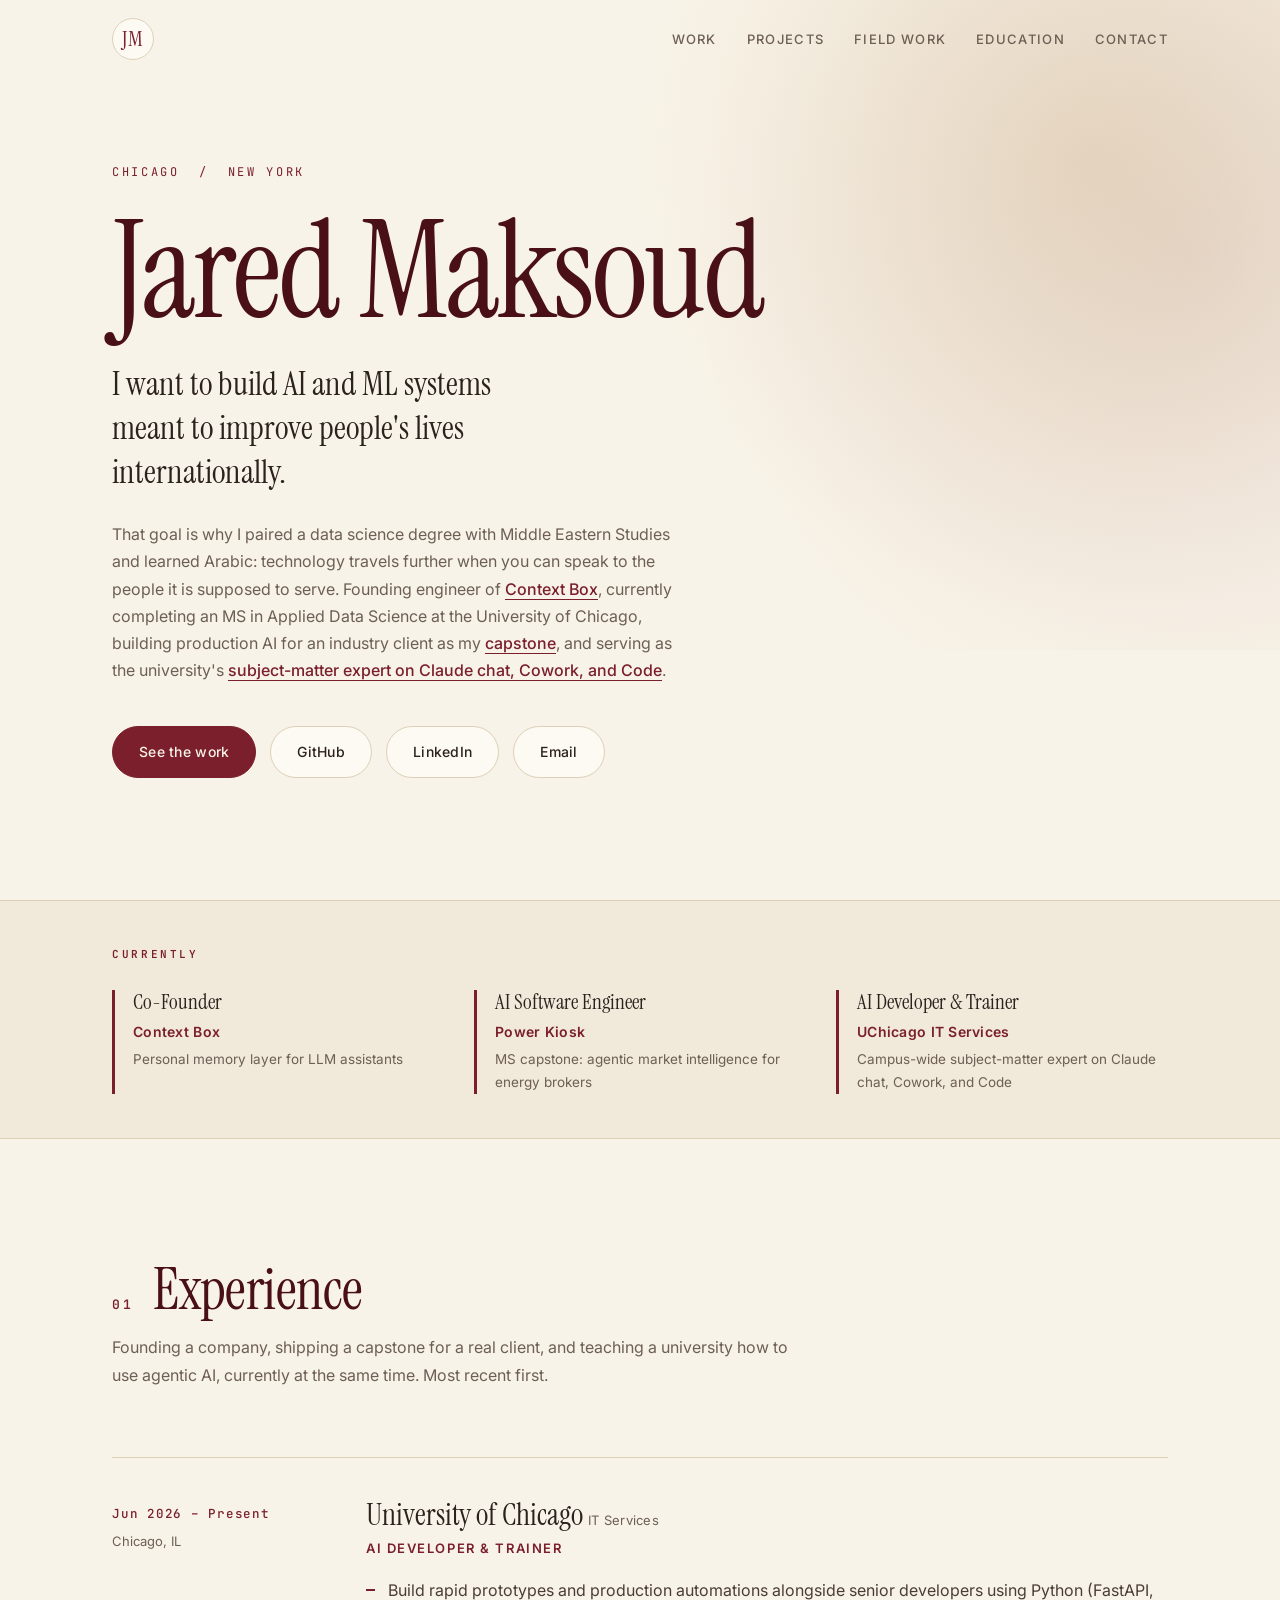
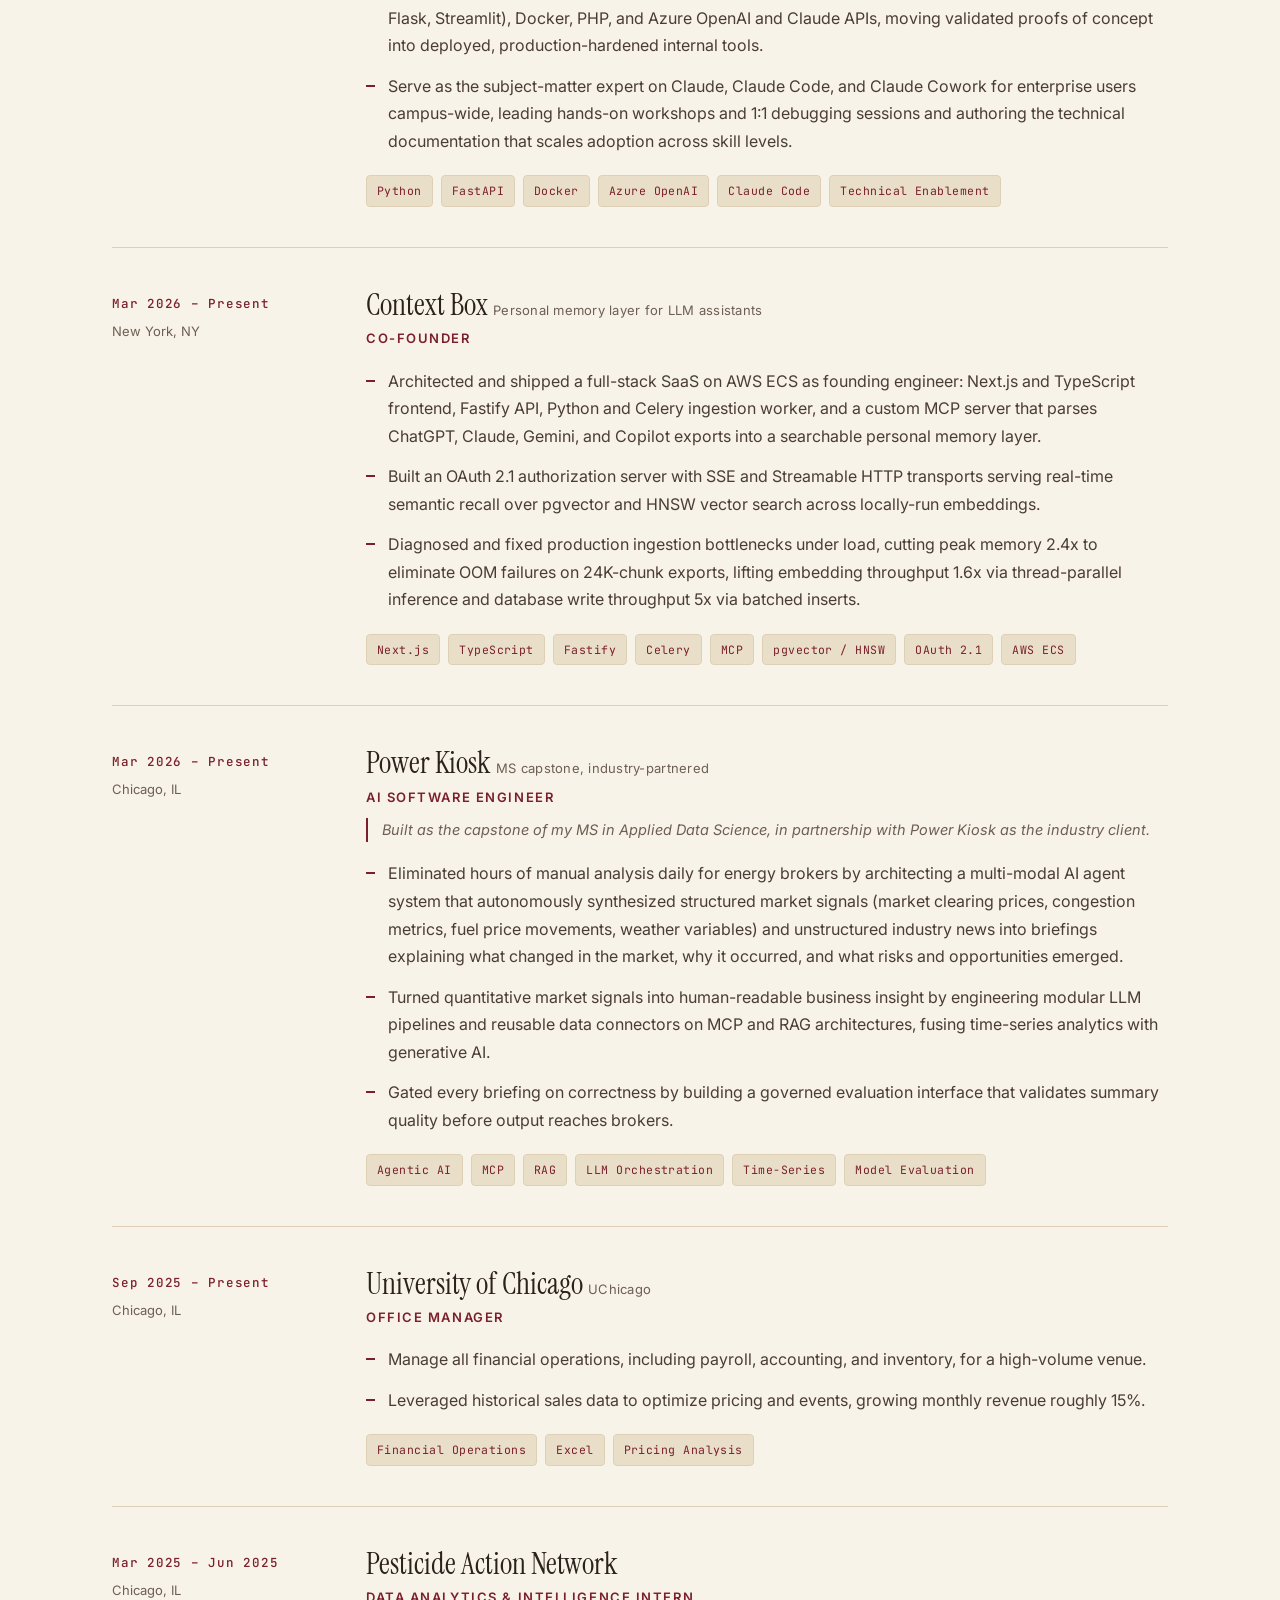
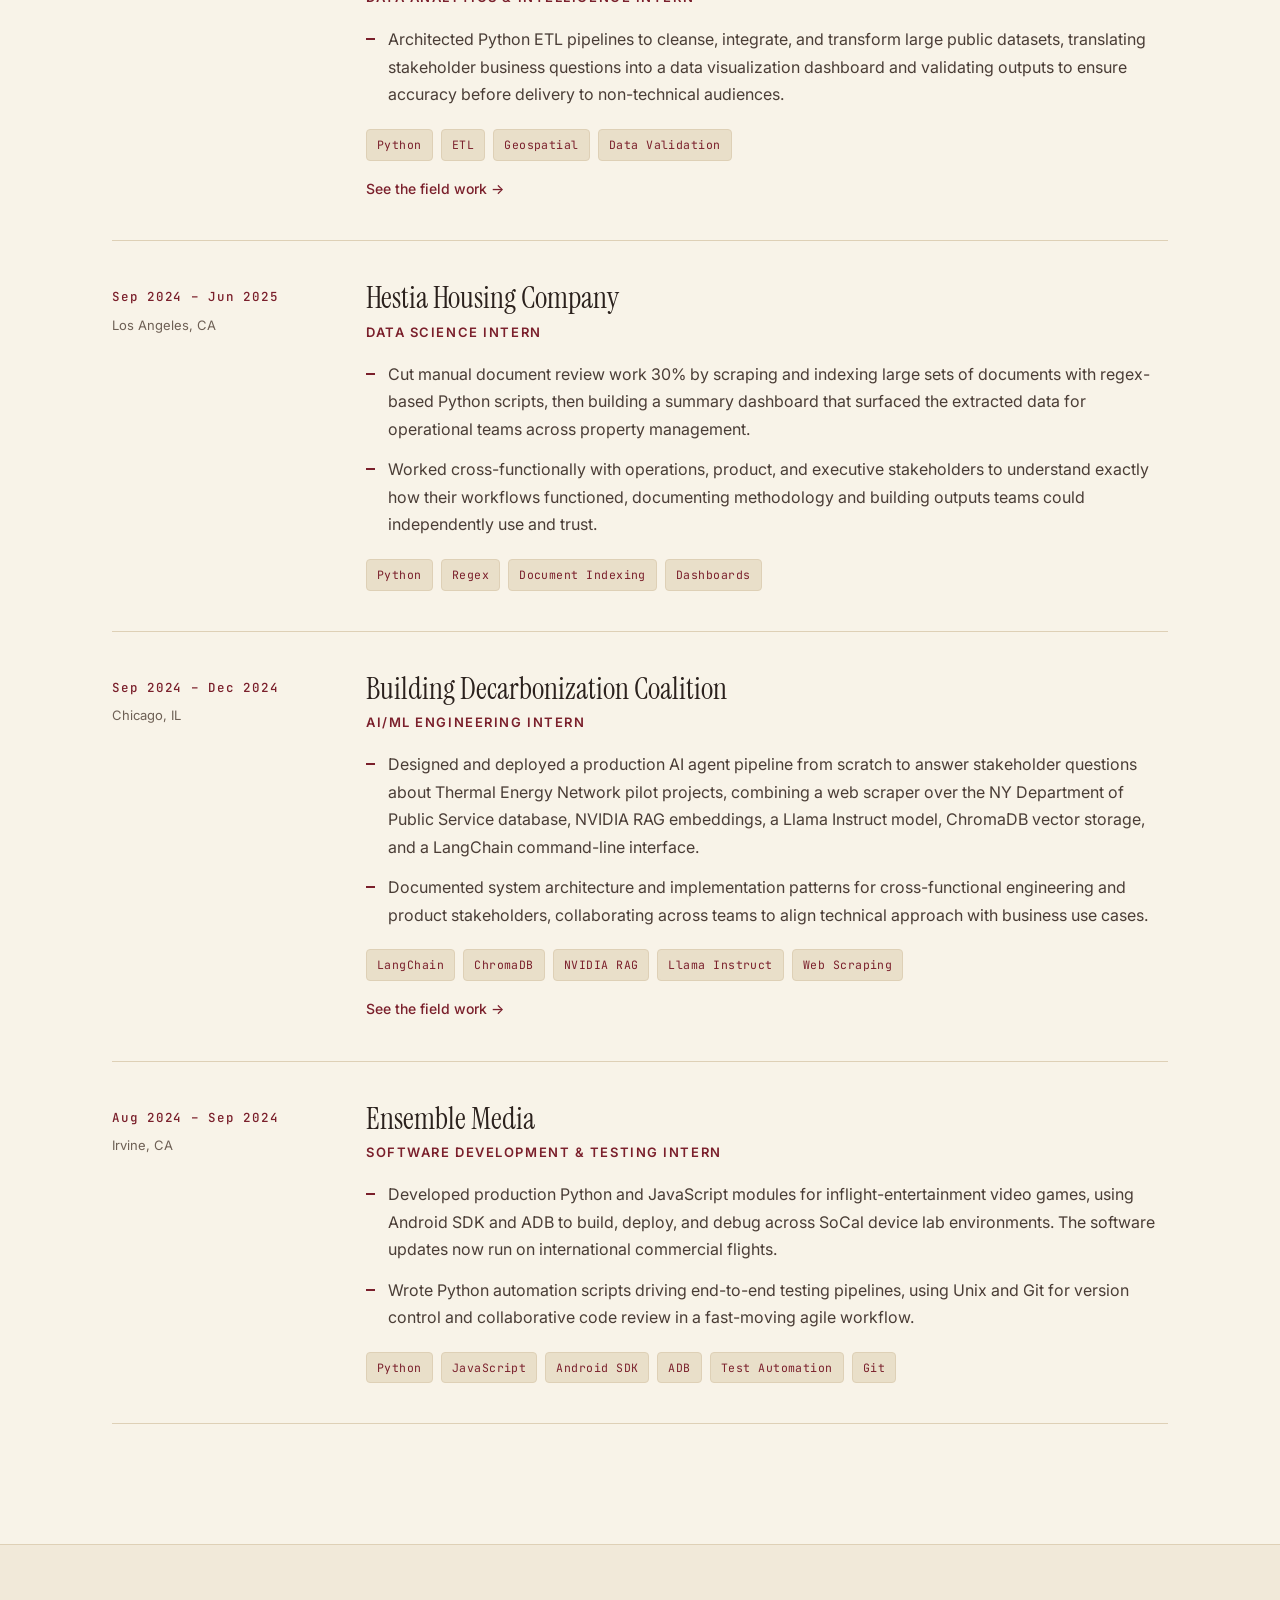
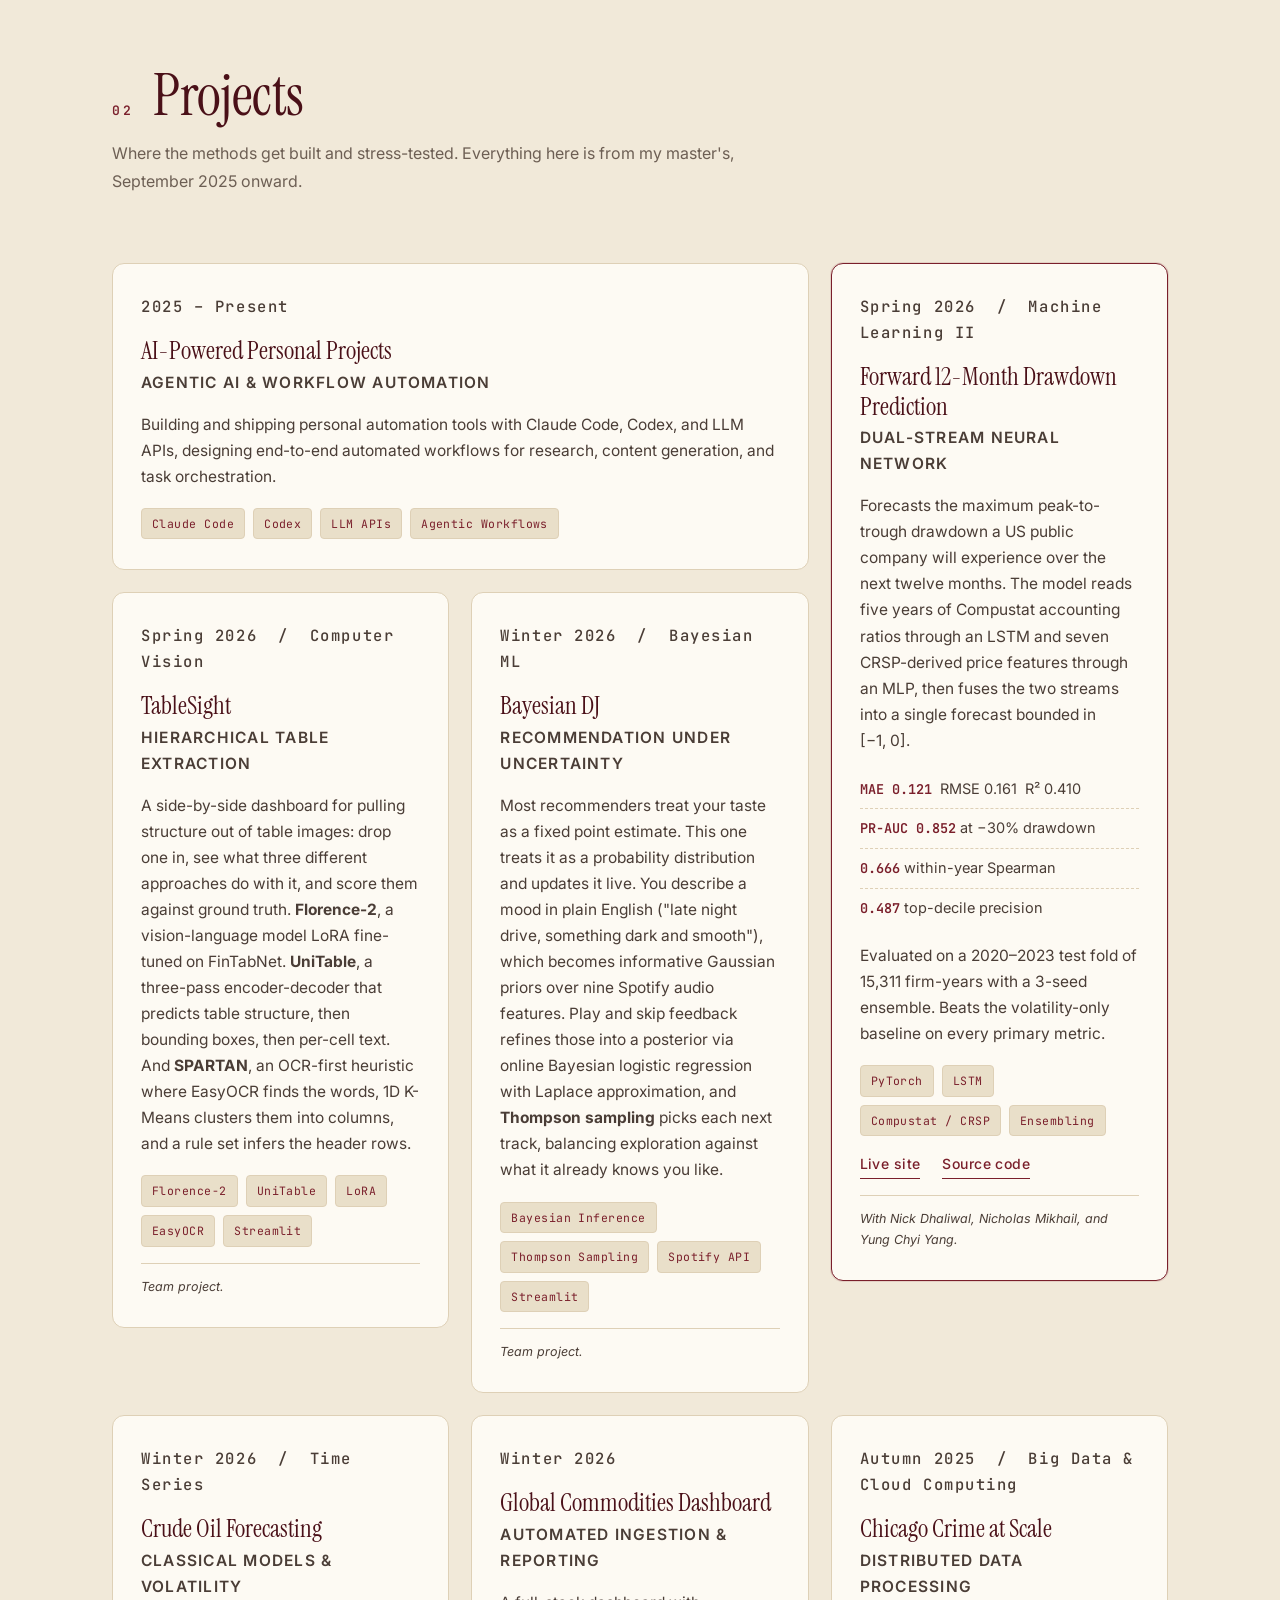
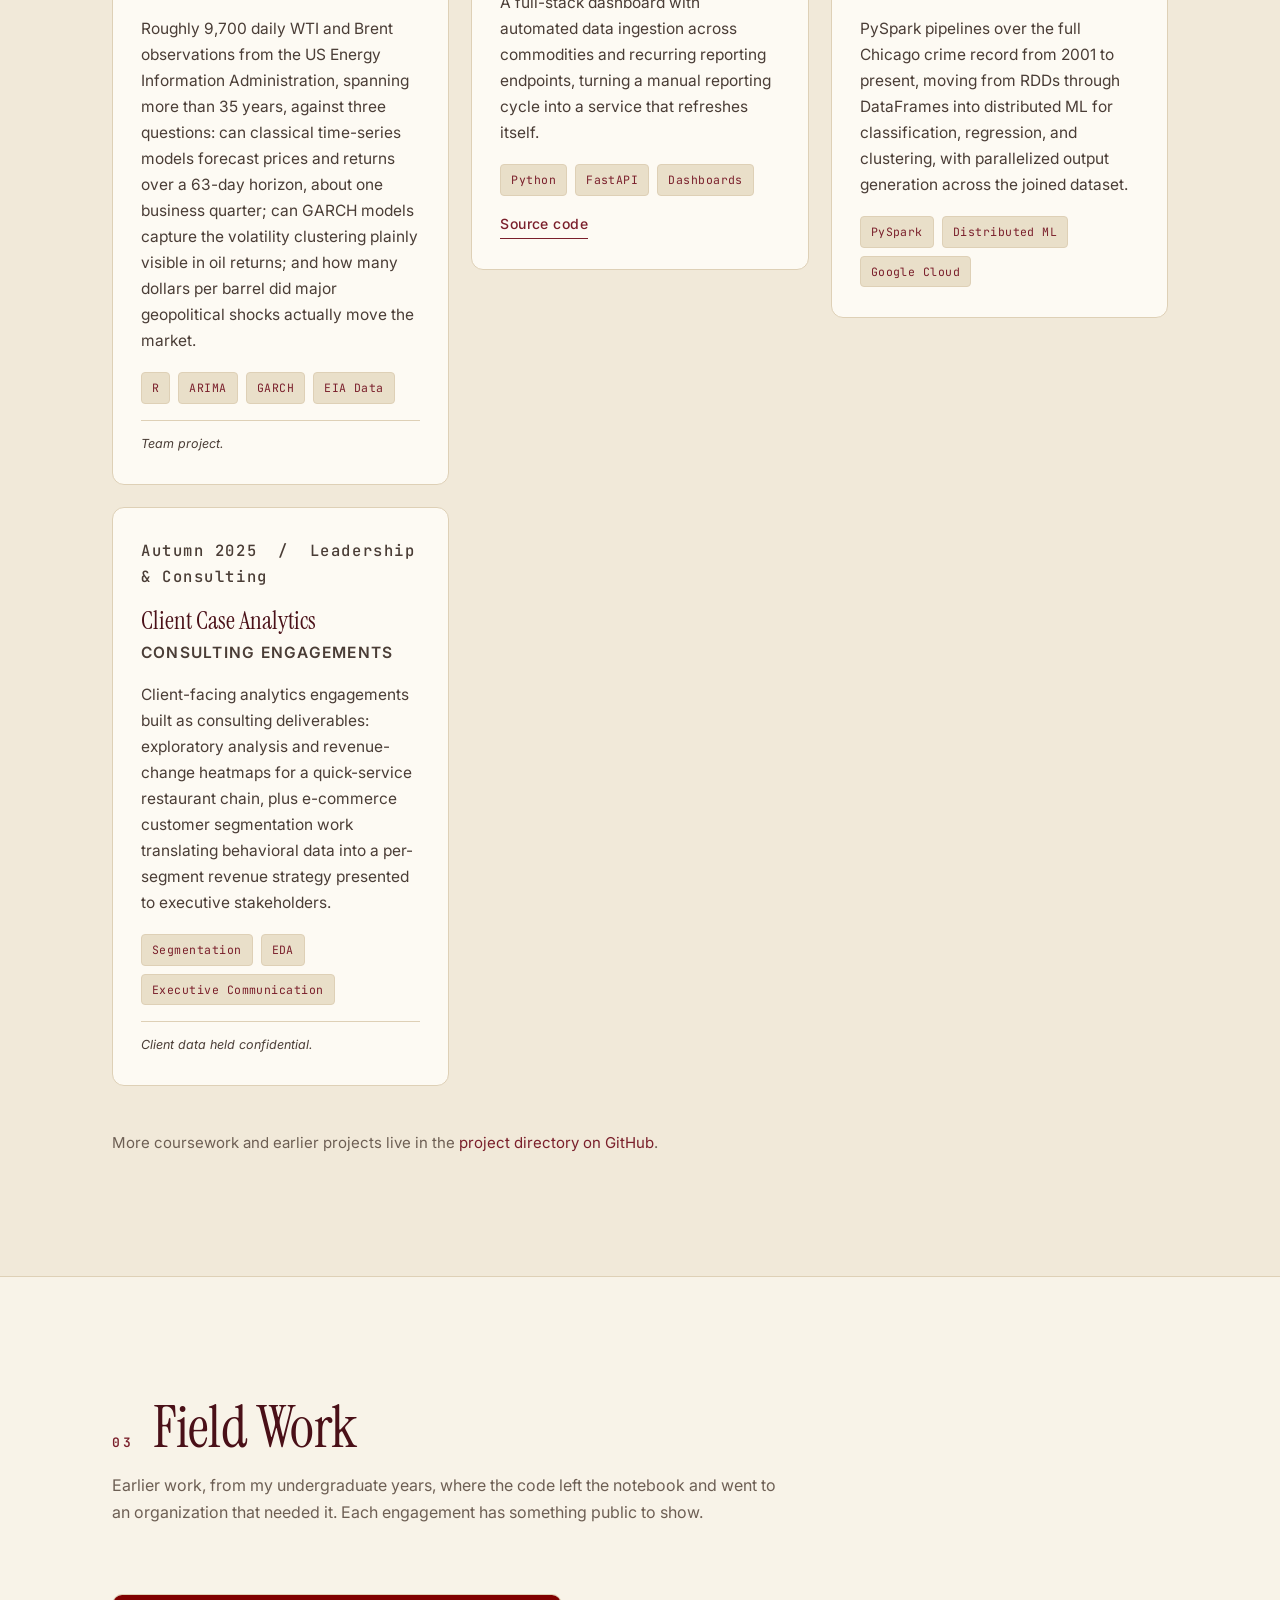
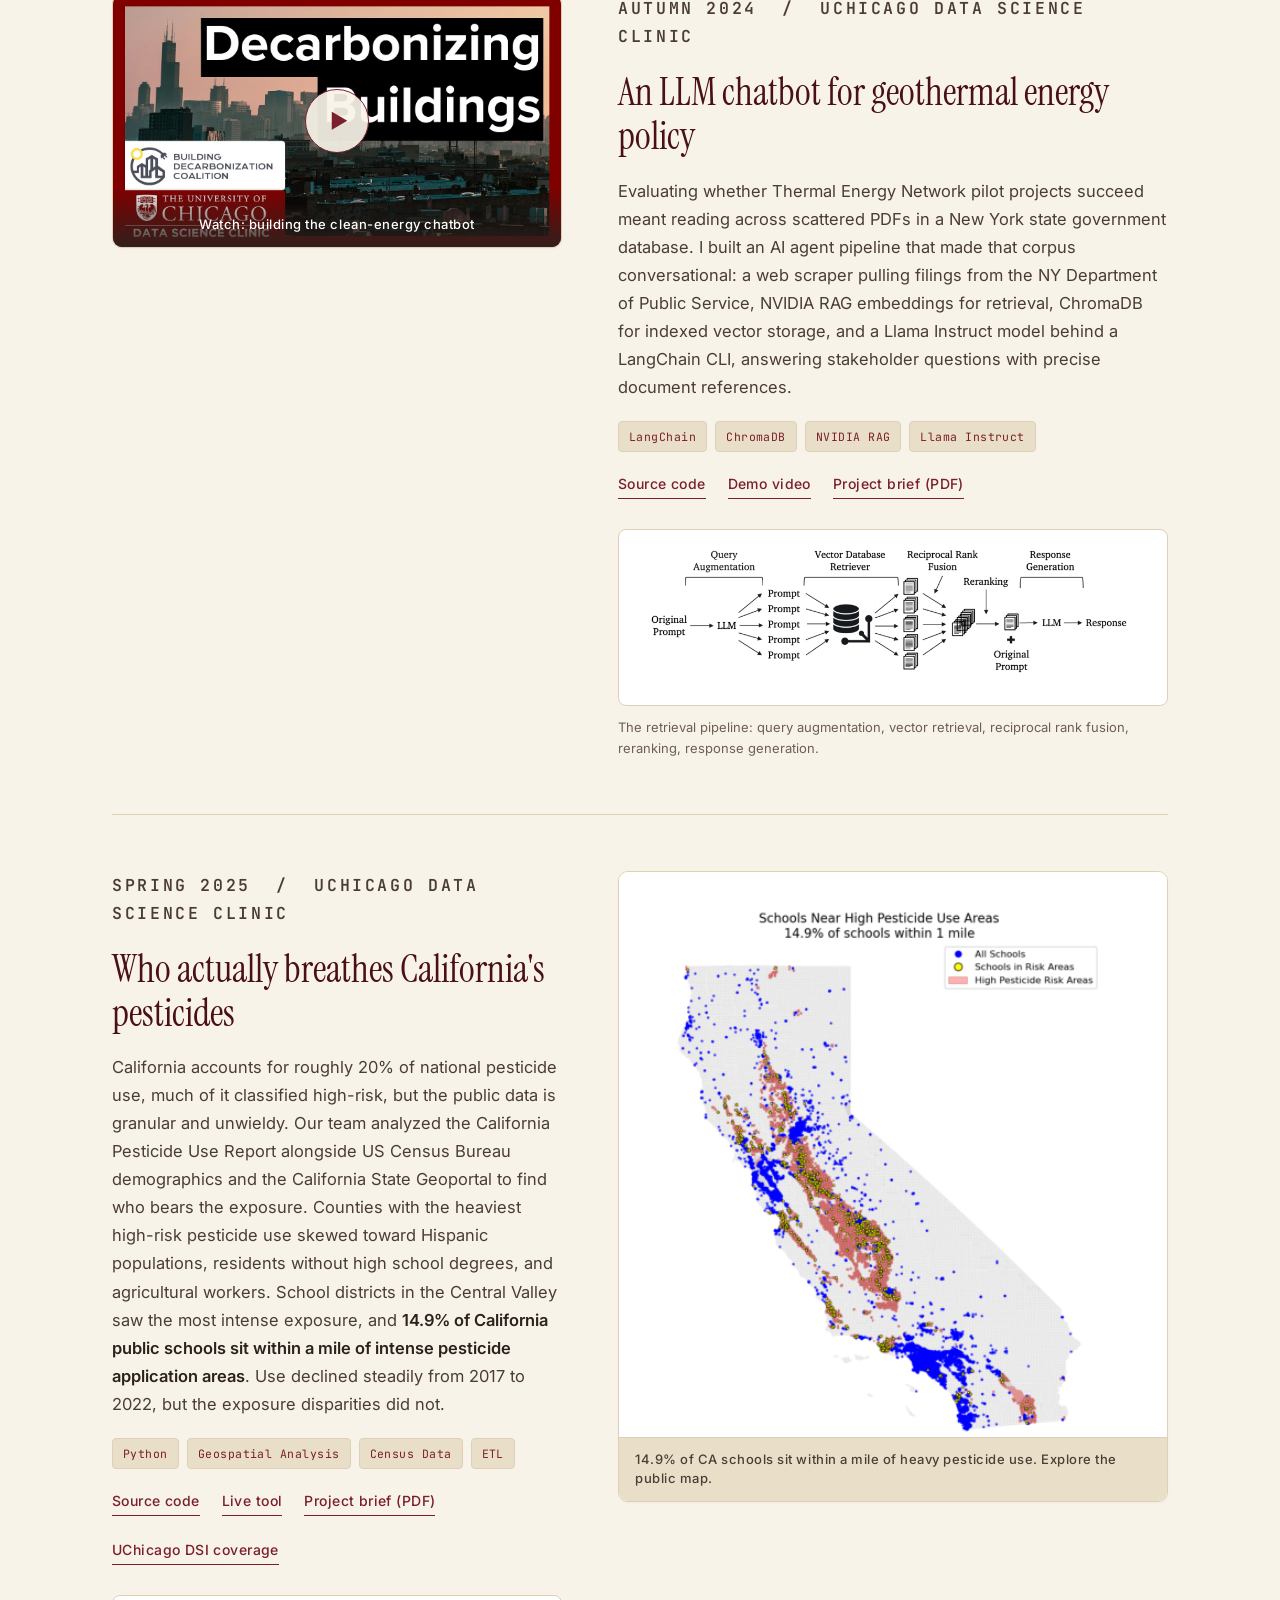
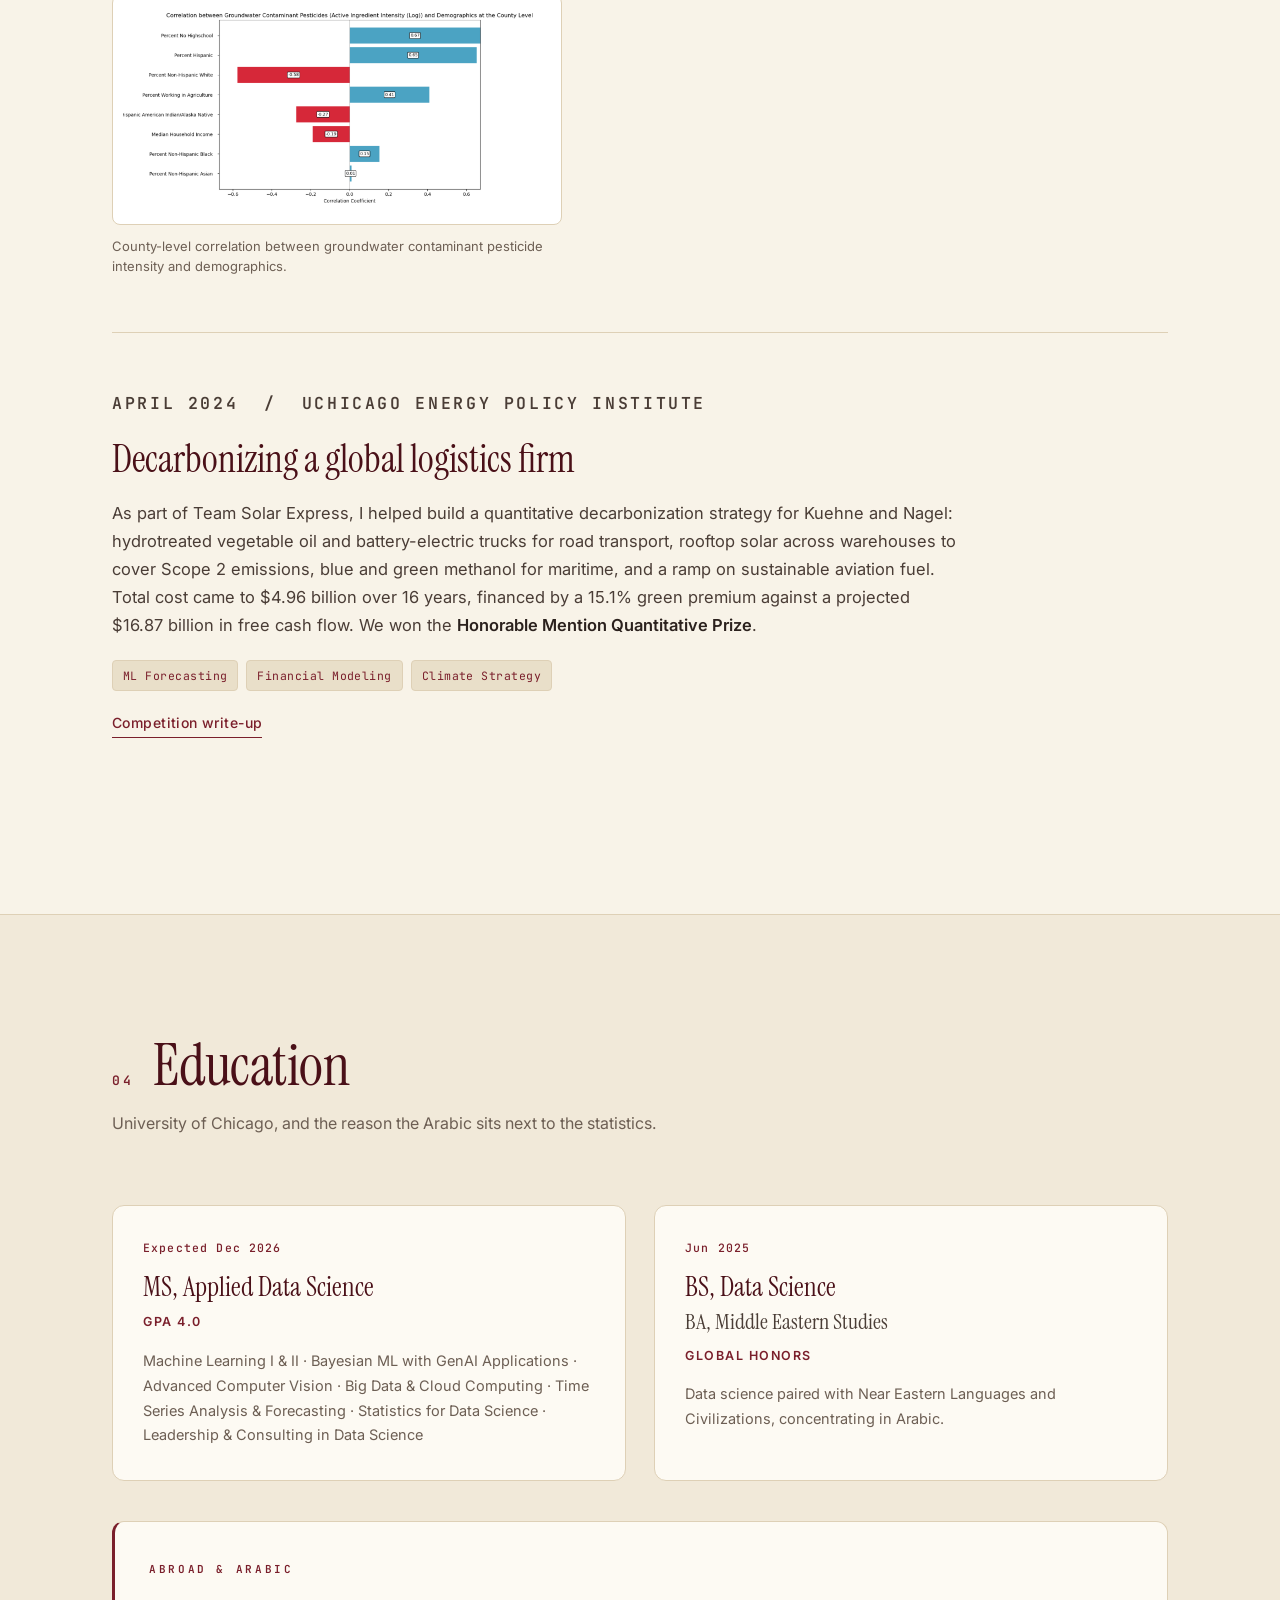
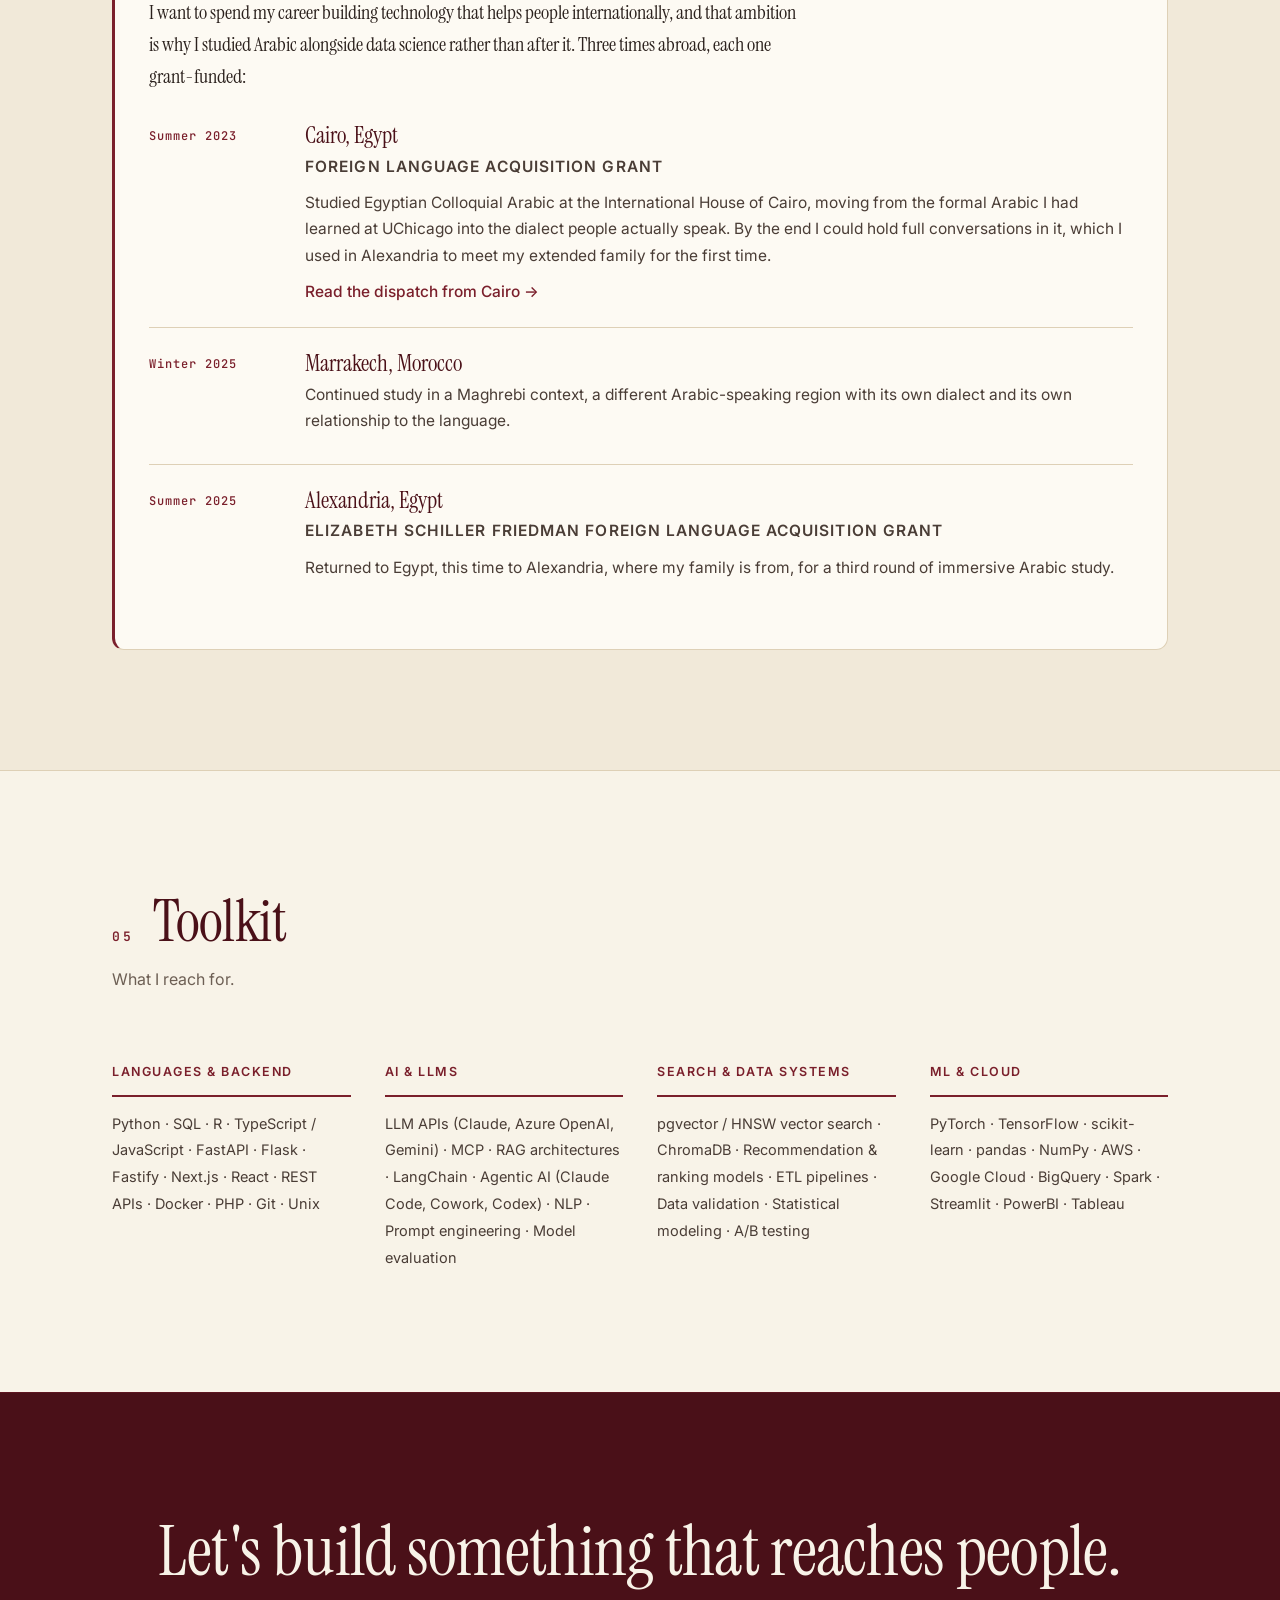
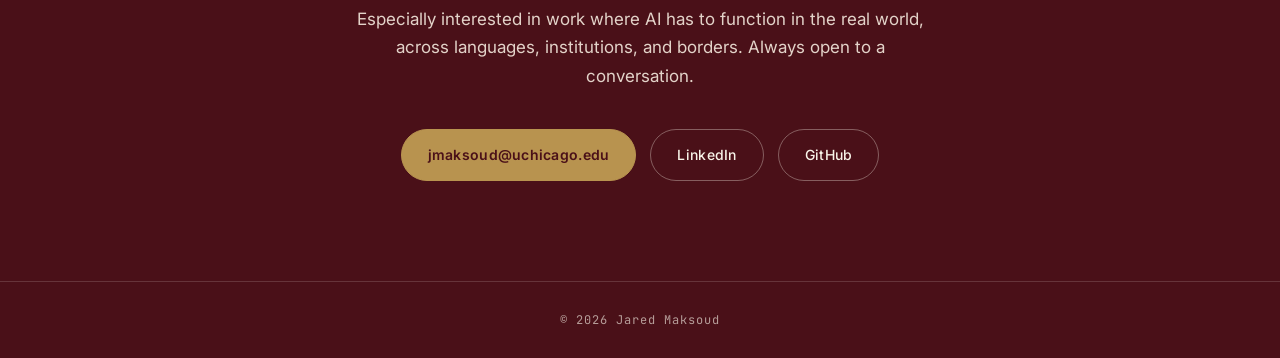
==== commit 080b39e7: "Simplify Office Manager sub-label to UChicago Co-Authored-By: Claude Opus 5 <noreply@anthropic.com>" ====
--- a/index.html
+++ b/index.html
@@ -180,7 +180,7 @@
           <span class="tl-loc">Chicago, IL</span>
         </div>
         <div class="tl-body">
-          <h3>University of Chicago <span class="tl-sub">UChicago Pub</span></h3>
+          <h3>University of Chicago <span class="tl-sub">UChicago</span></h3>
           <p class="tl-role">Office Manager</p>
           <ul>
             <li>Manage all financial operations, including payroll, accounting, and inventory,
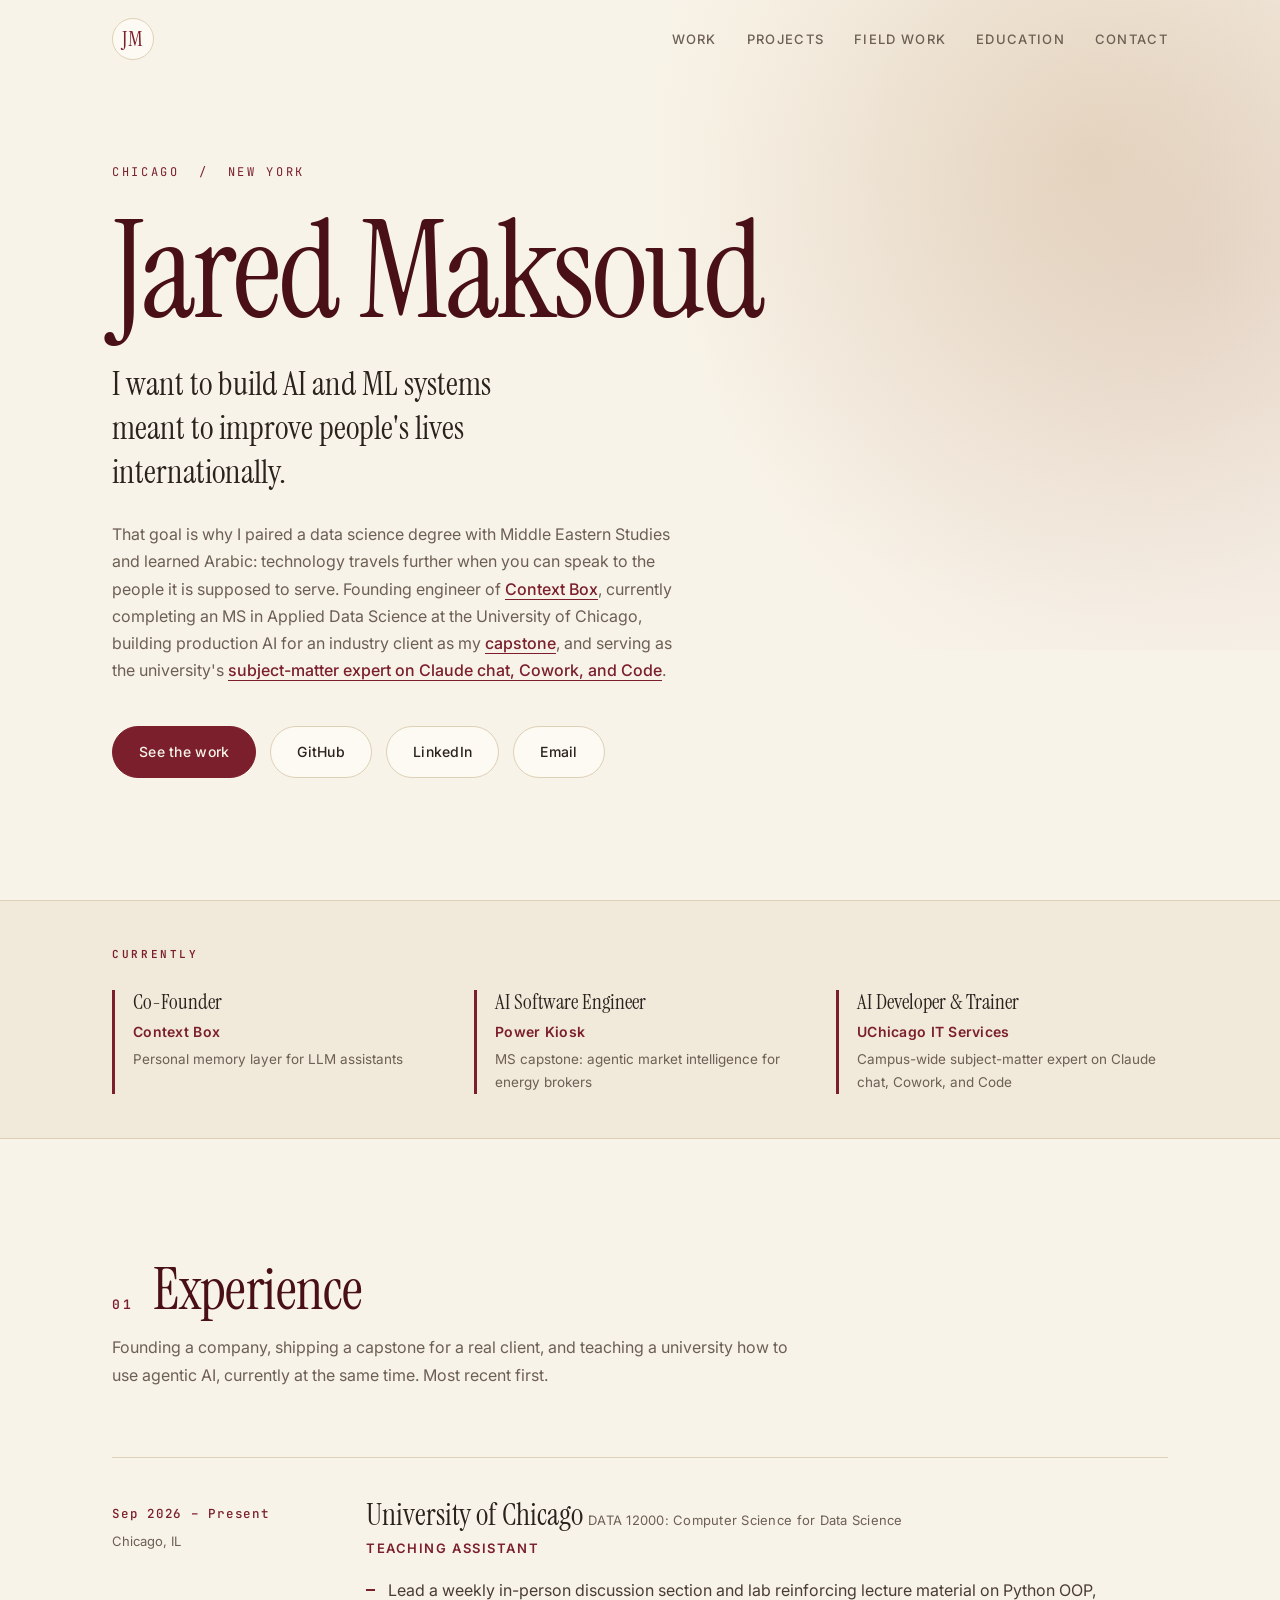
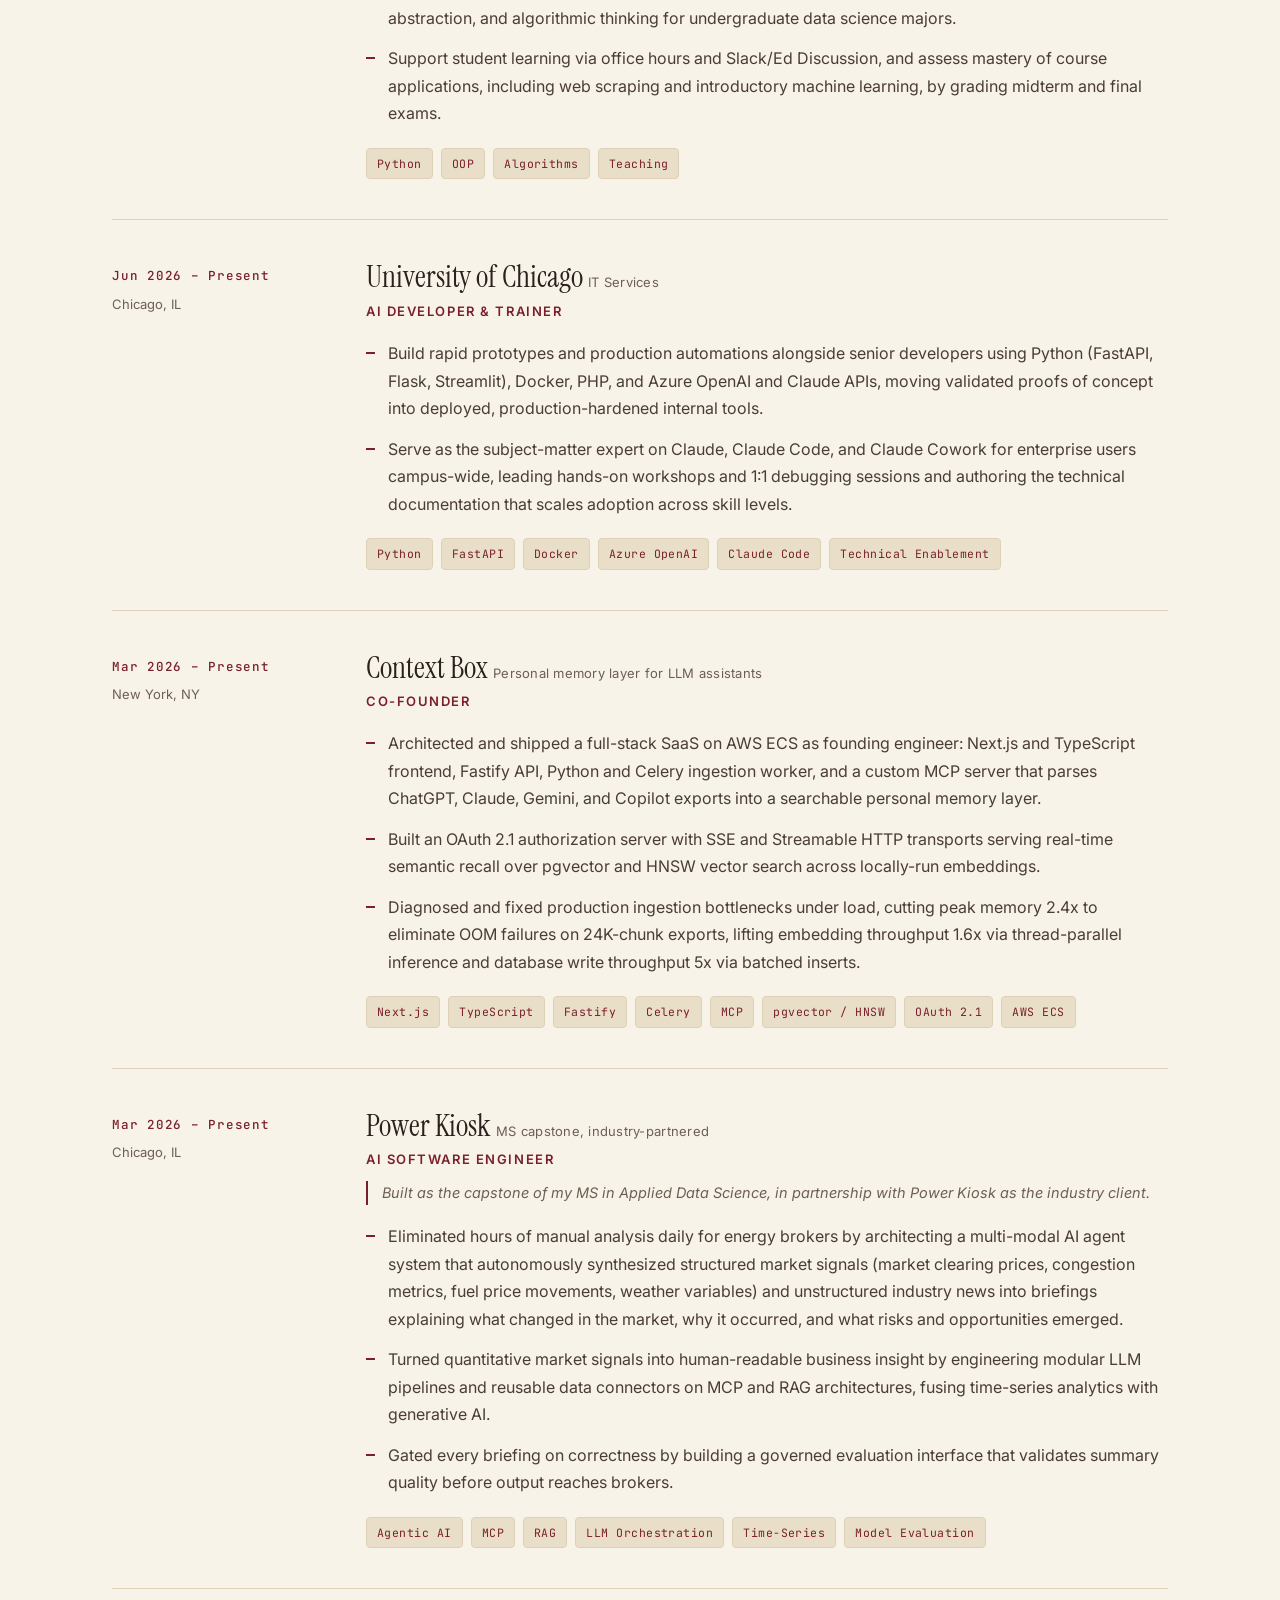
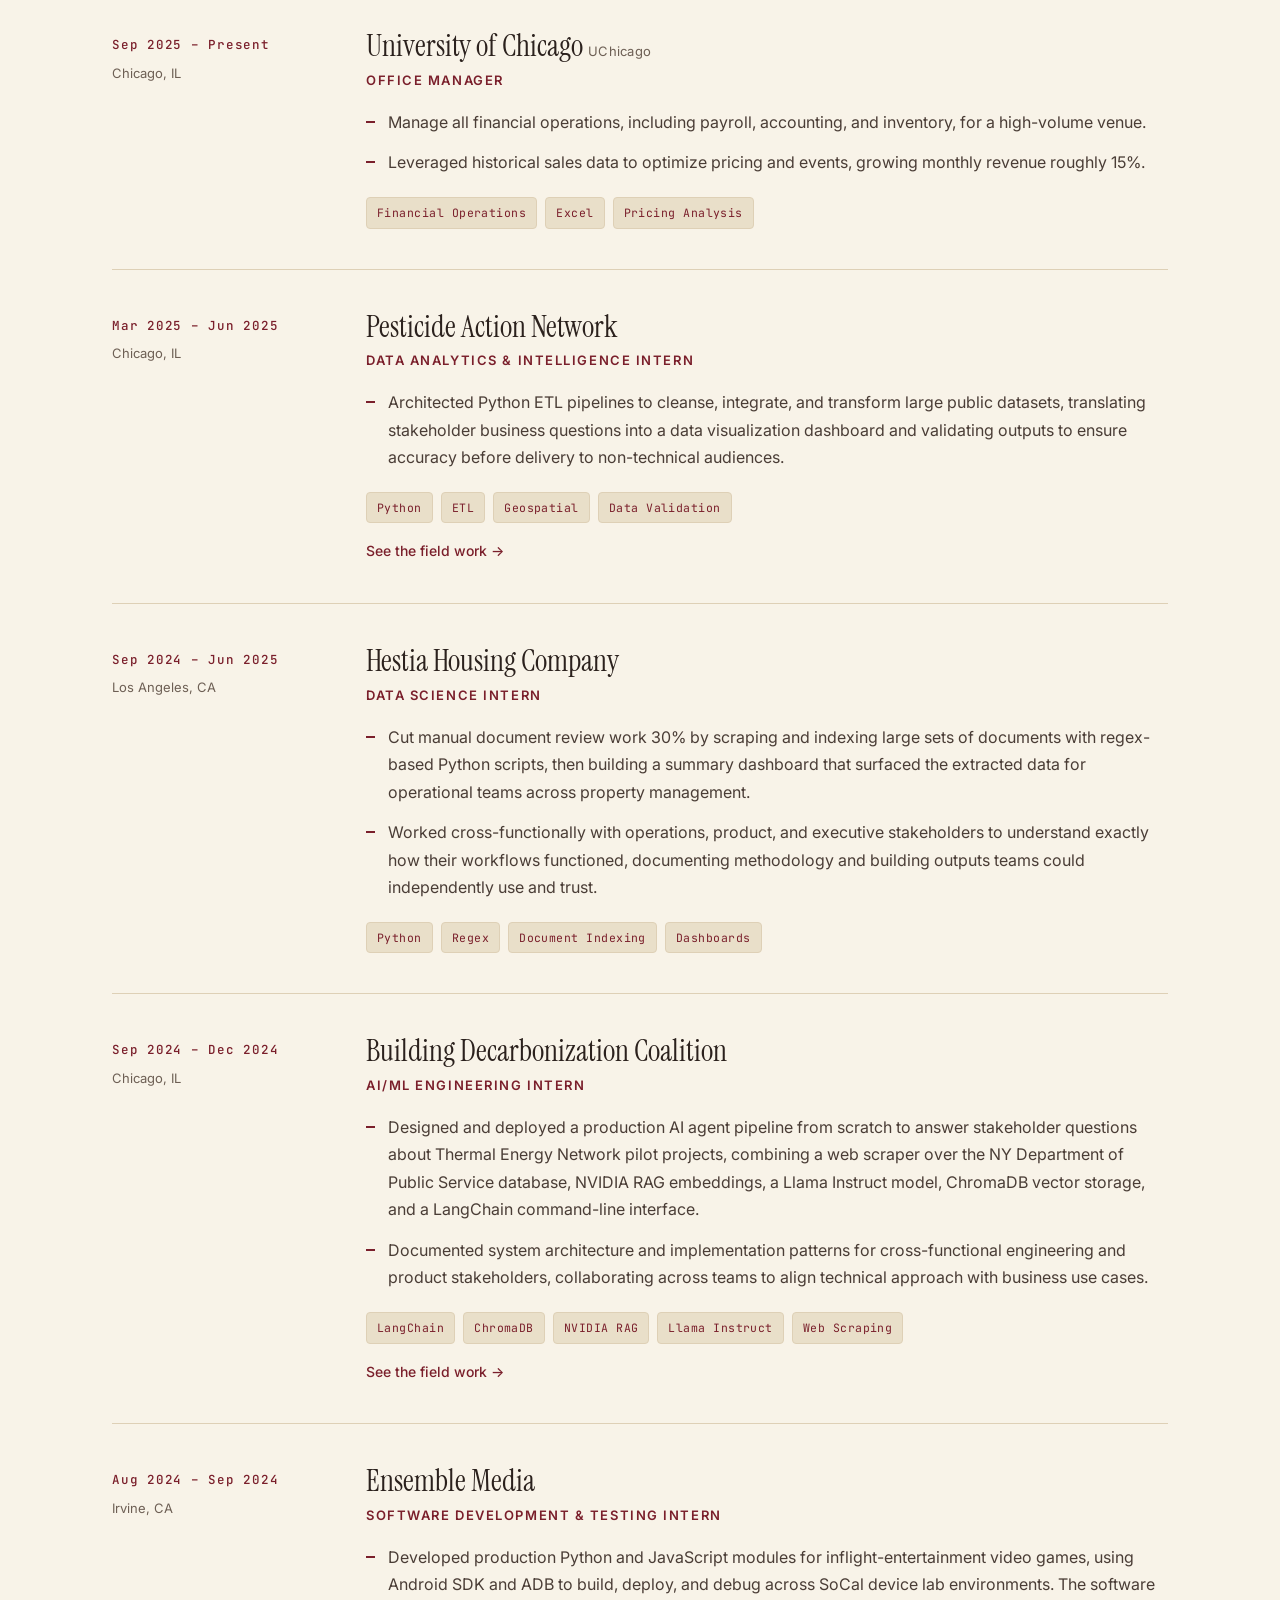
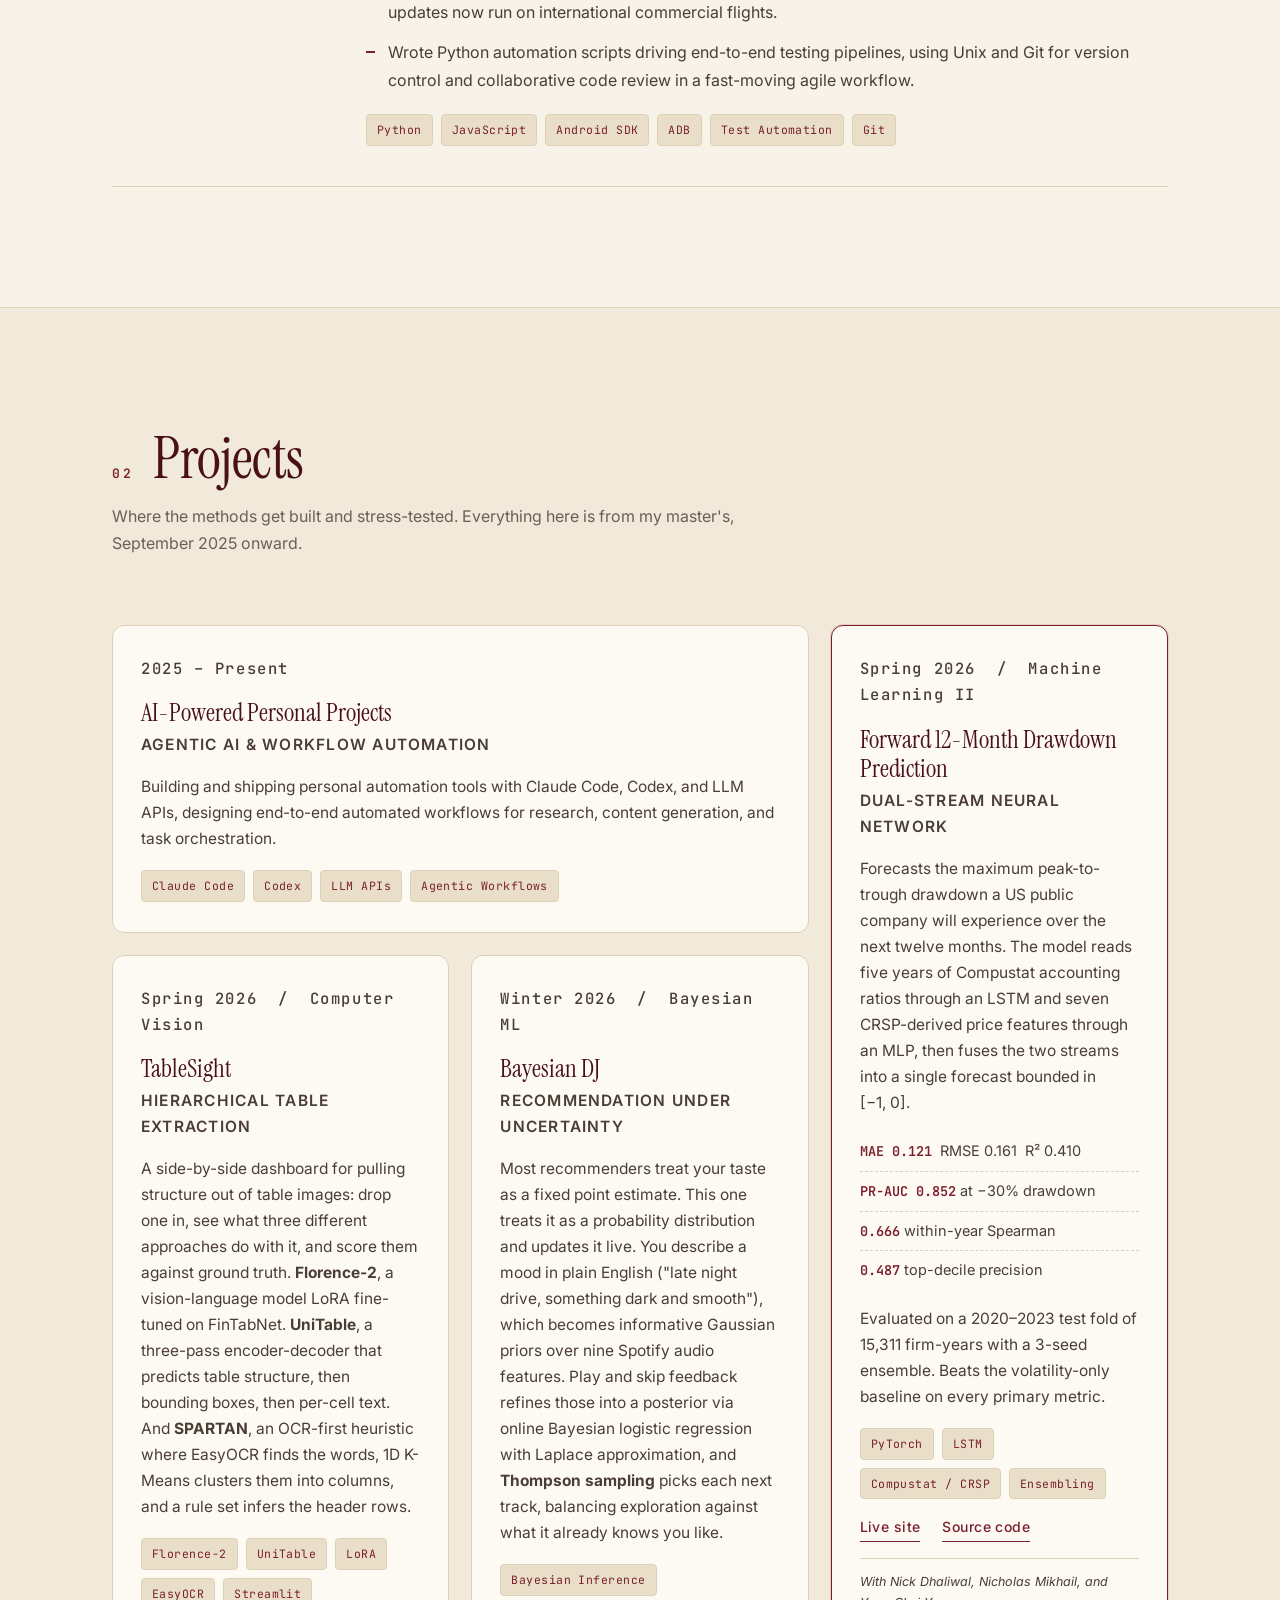
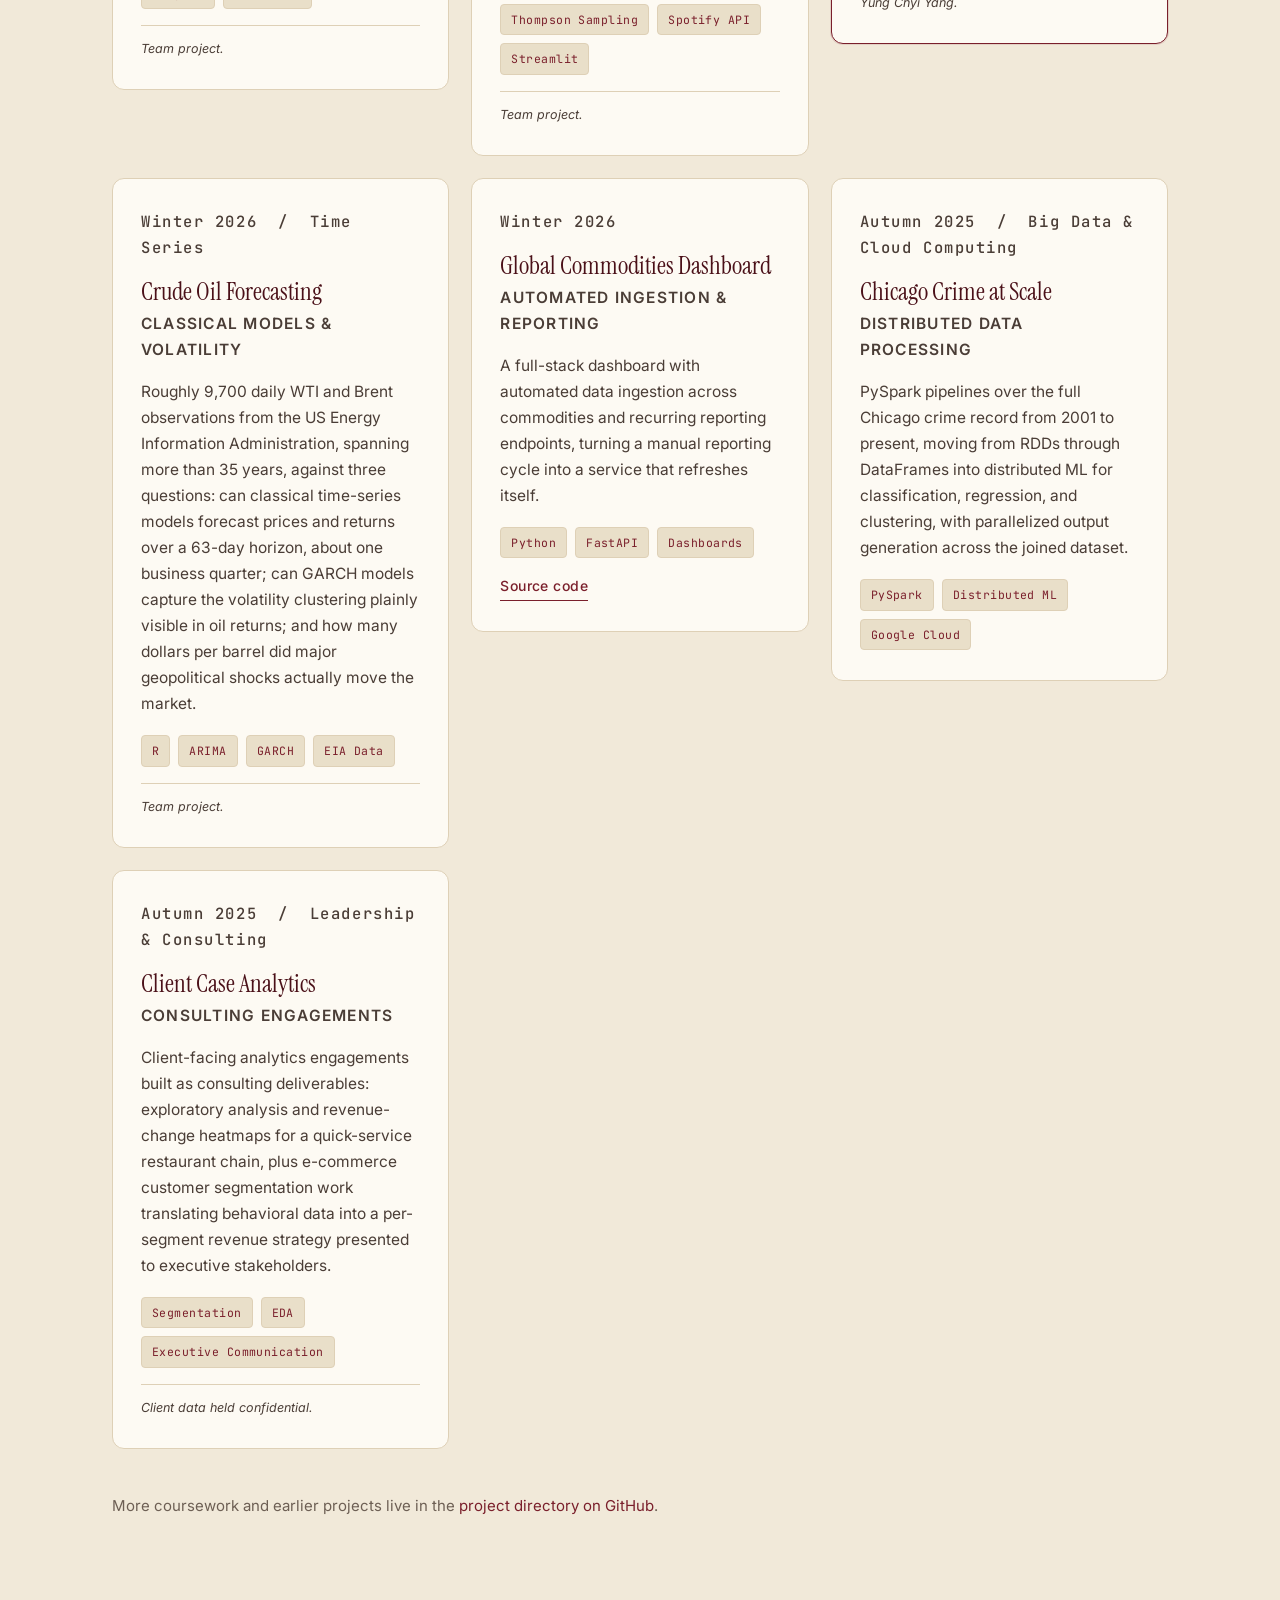
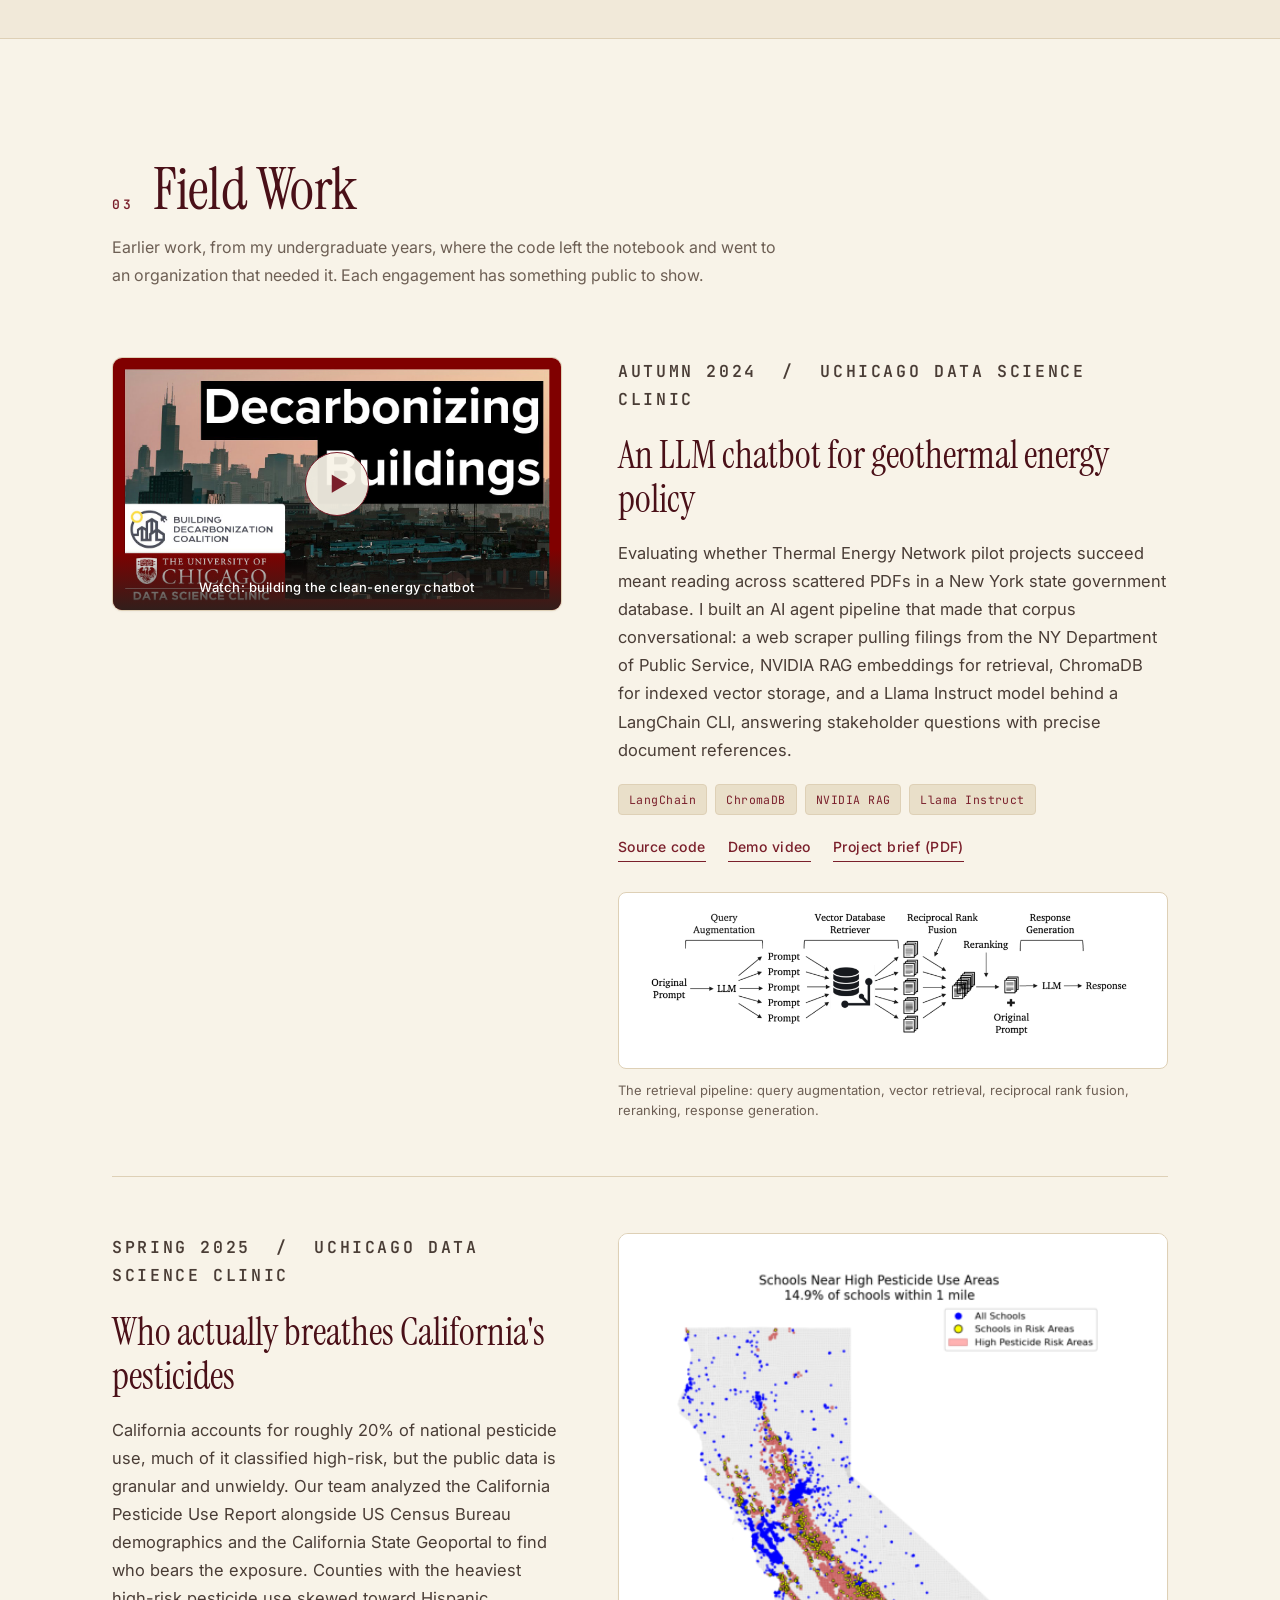
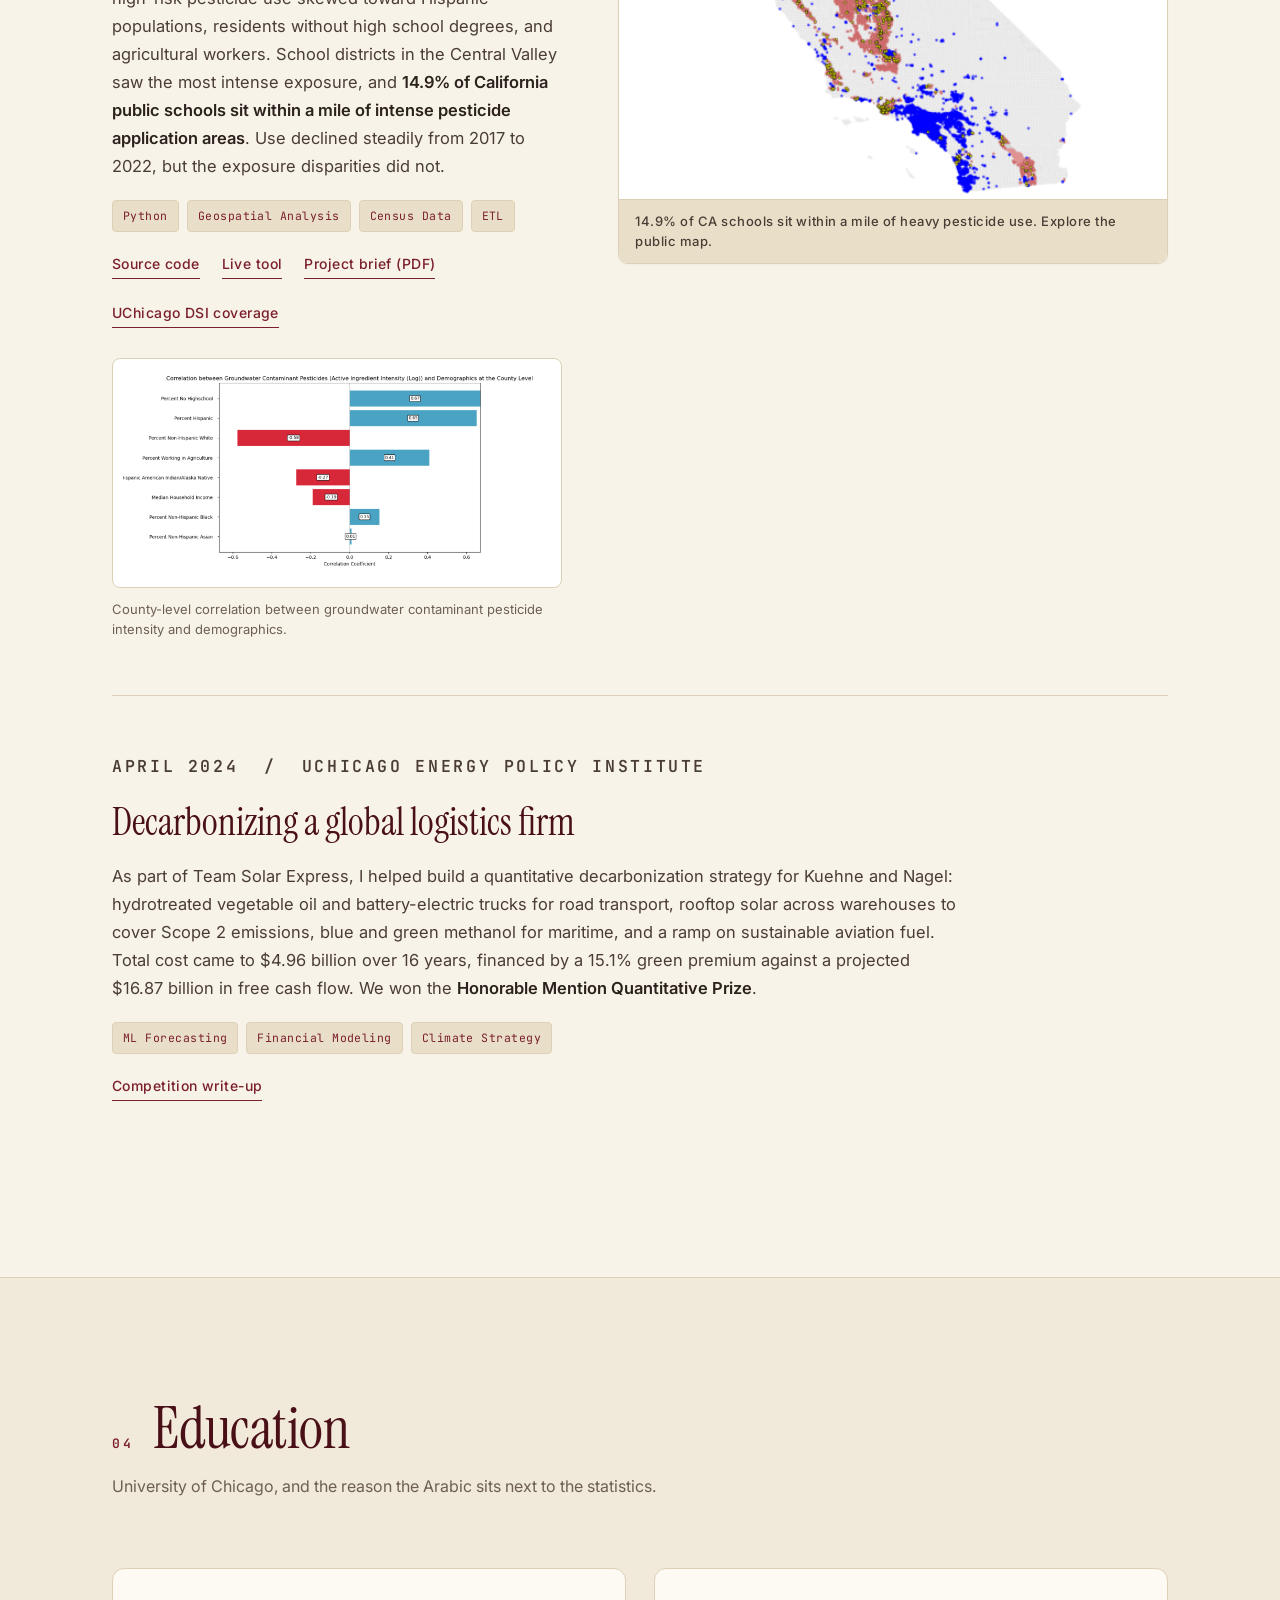
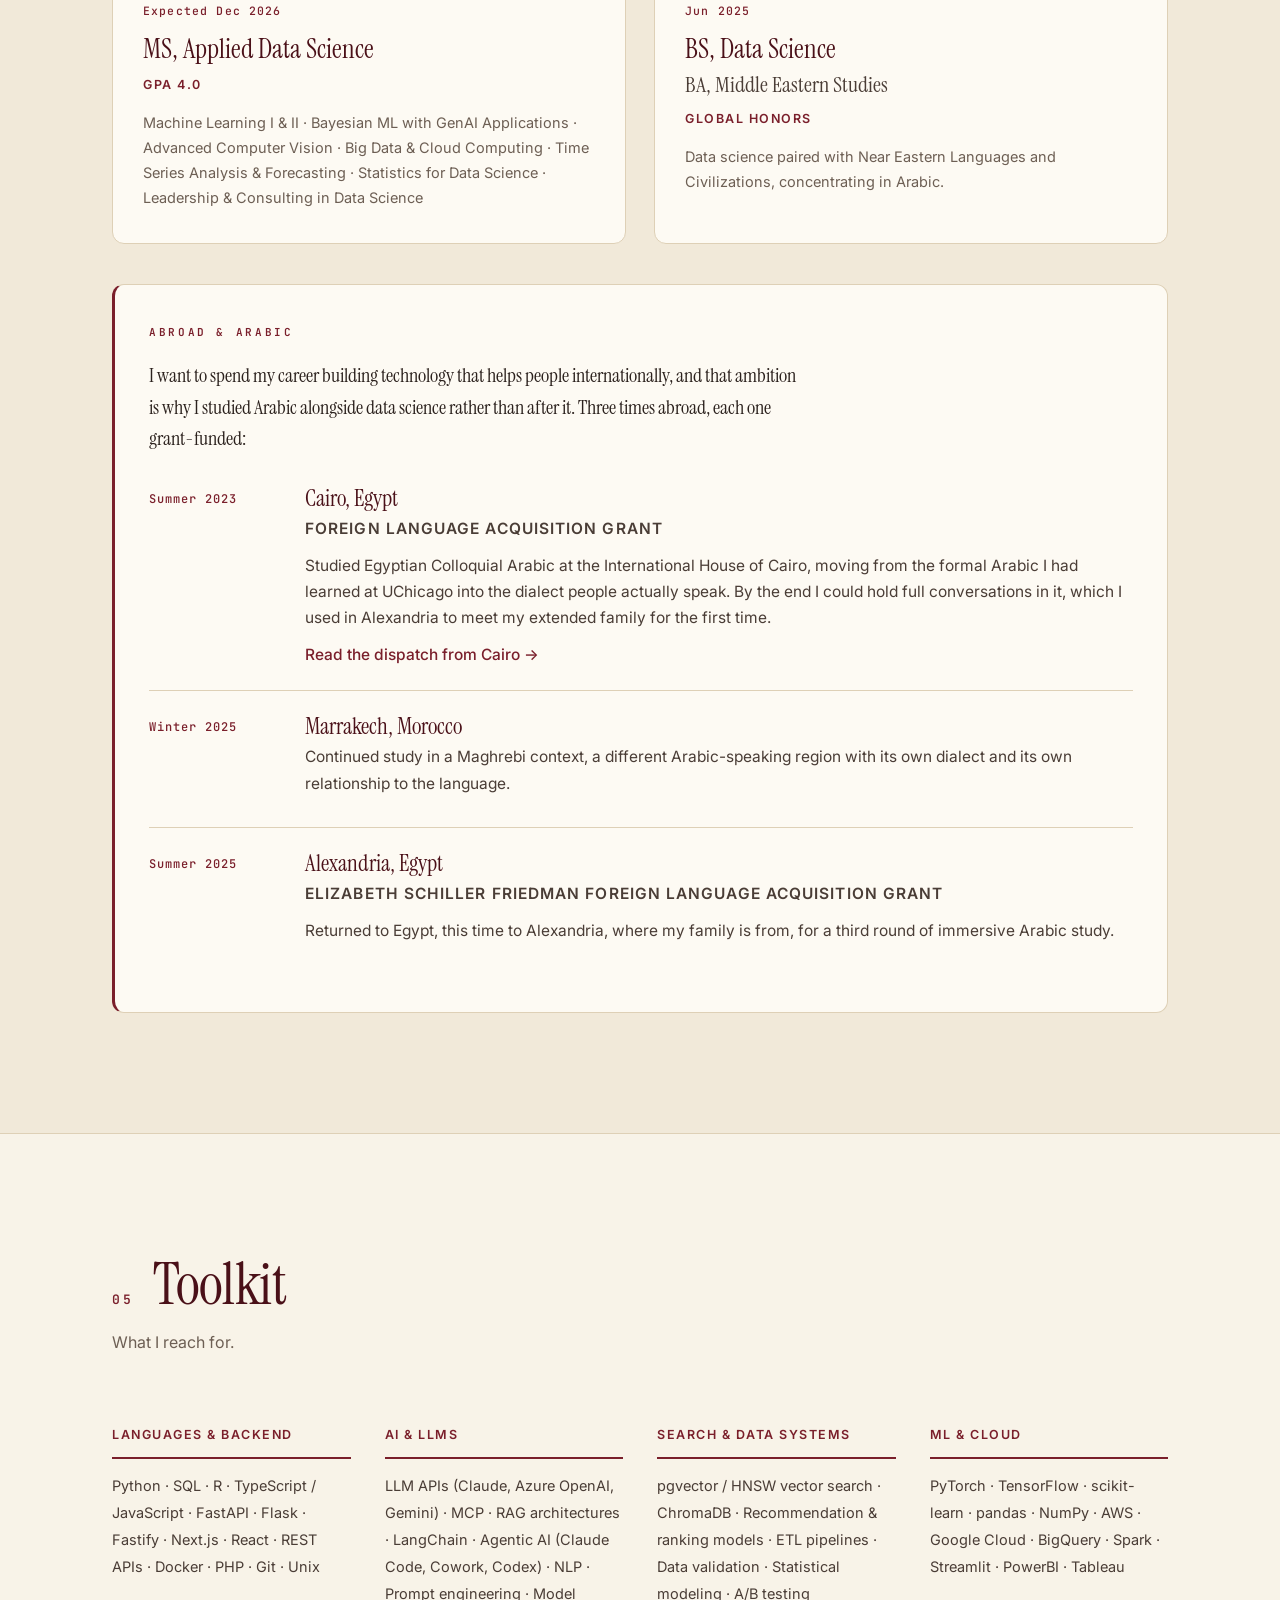
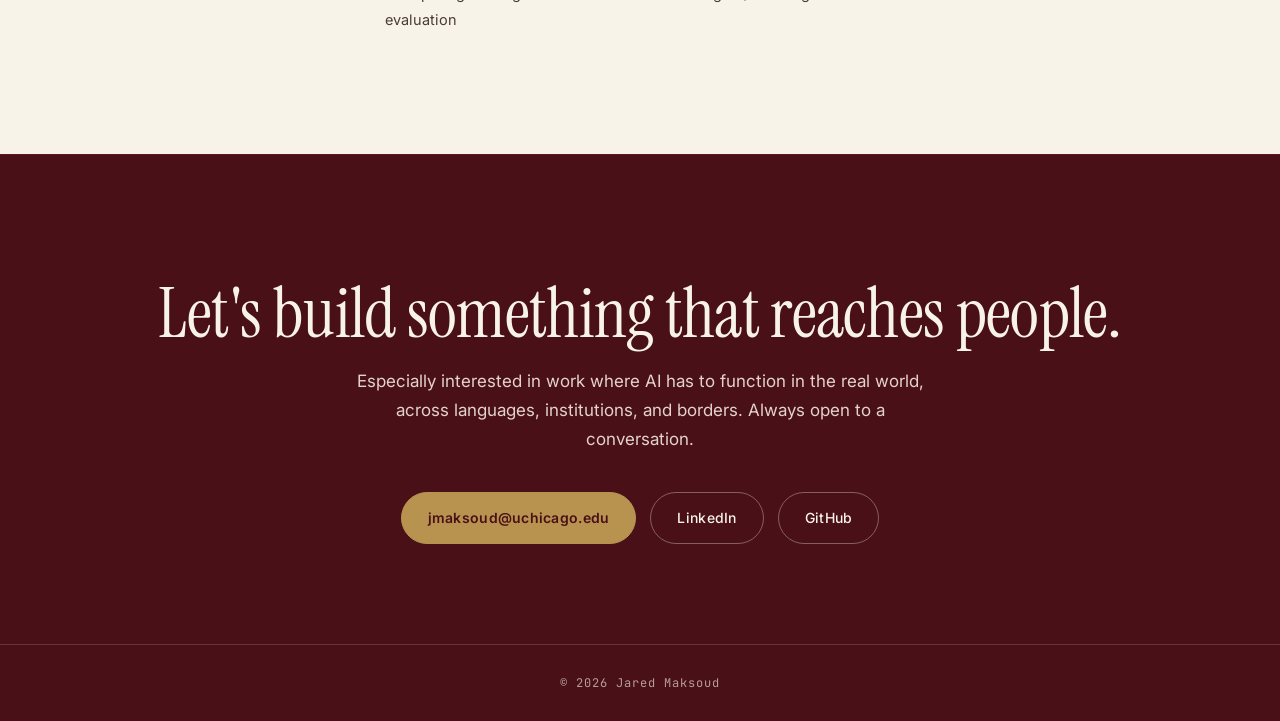
==== commit d6f13f09: "Add DATA 12000 Teaching Assistant role to experience timeline Co-Authored-By: Claude Sonnet 5 <norep" ====
--- a/index.html
+++ b/index.html
@@ -91,6 +91,28 @@
 
     <ol class="timeline">
 
+      <li class="tl-item">
+        <div class="tl-meta">
+          <span class="tl-date">Sep 2026 &ndash; Present</span>
+          <span class="tl-loc">Chicago, IL</span>
+        </div>
+        <div class="tl-body">
+          <h3>University of Chicago <span class="tl-sub">DATA 12000: Computer Science for Data Science</span></h3>
+          <p class="tl-role">Teaching Assistant</p>
+          <ul>
+            <li>Lead a weekly in-person discussion section and lab reinforcing lecture material
+              on Python OOP, abstraction, and algorithmic thinking for undergraduate data
+              science majors.</li>
+            <li>Support student learning via office hours and Slack/Ed Discussion, and assess
+              mastery of course applications, including web scraping and introductory machine
+              learning, by grading midterm and final exams.</li>
+          </ul>
+          <div class="tags">
+            <span>Python</span><span>OOP</span><span>Algorithms</span><span>Teaching</span>
+          </div>
+        </div>
+      </li>
+
       <li class="tl-item" id="uchicago-ai">
         <div class="tl-meta">
           <span class="tl-date">Jun 2026 &ndash; Present</span>
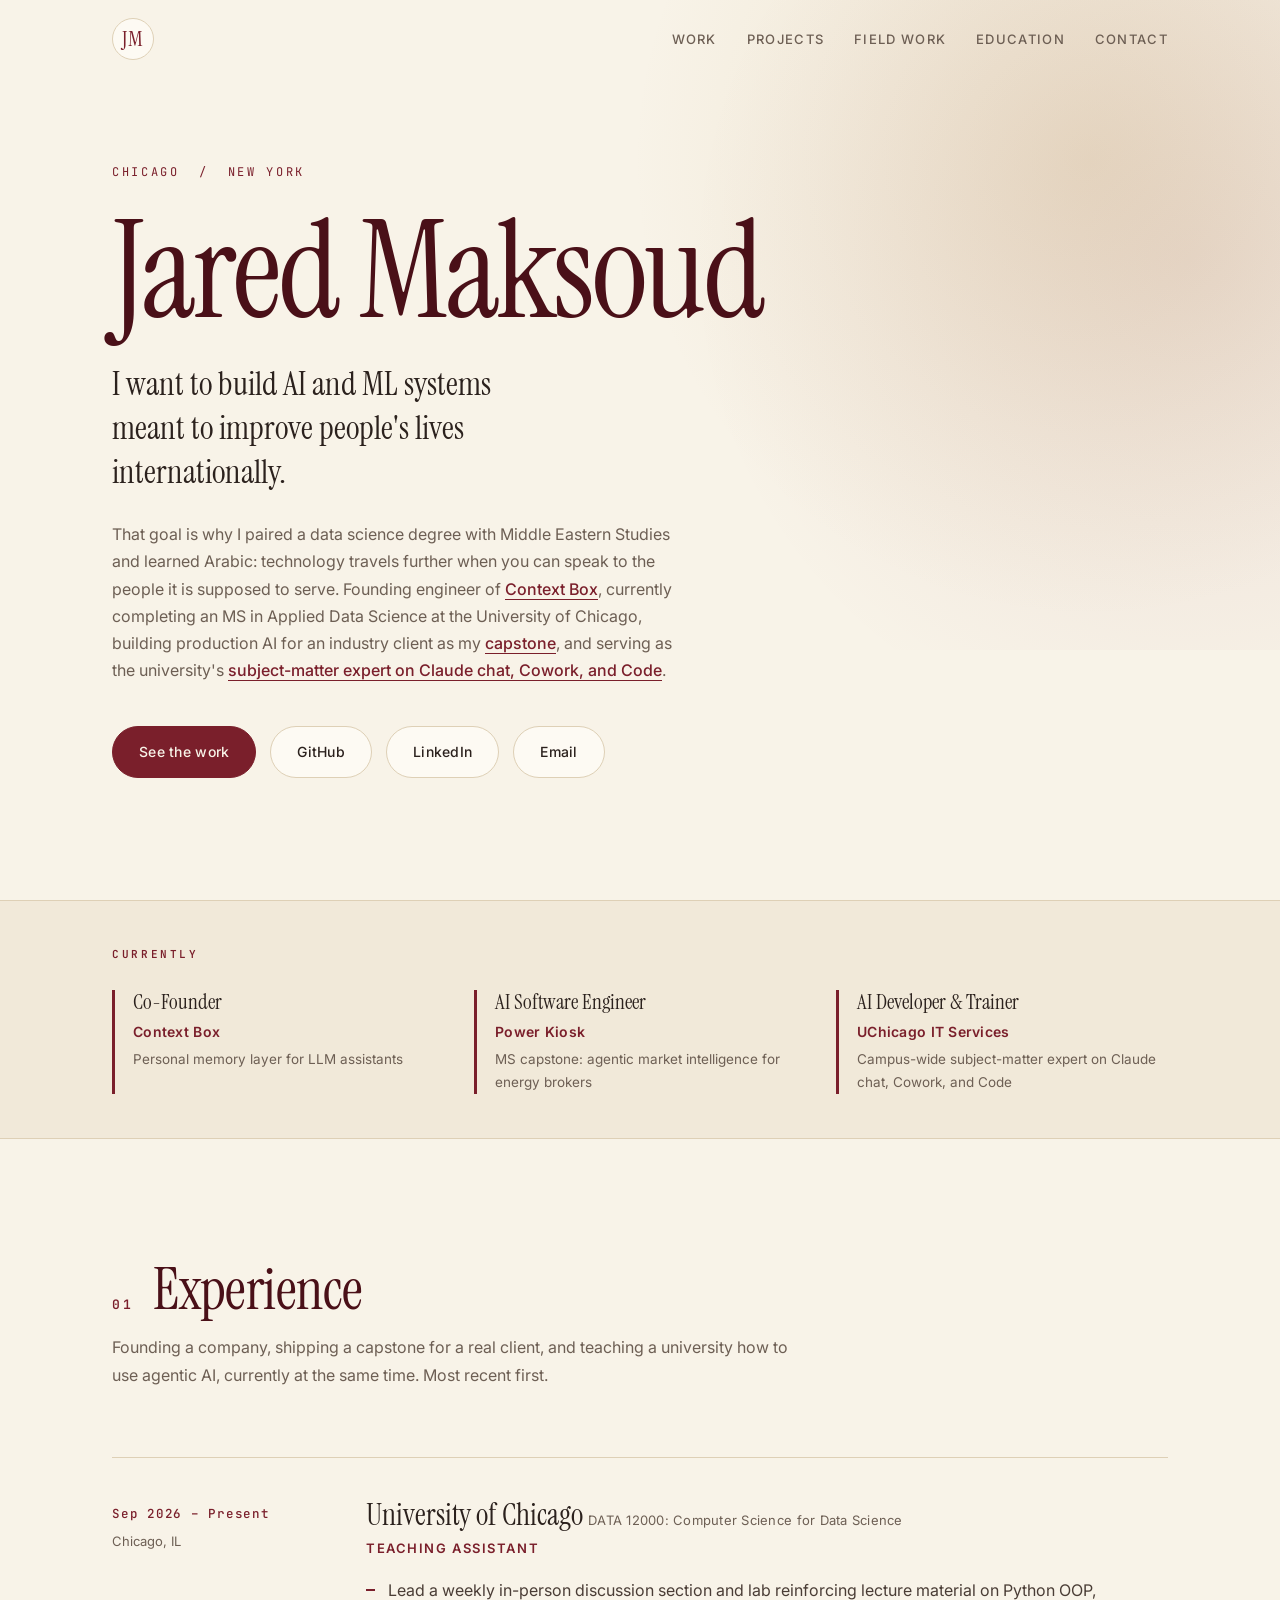
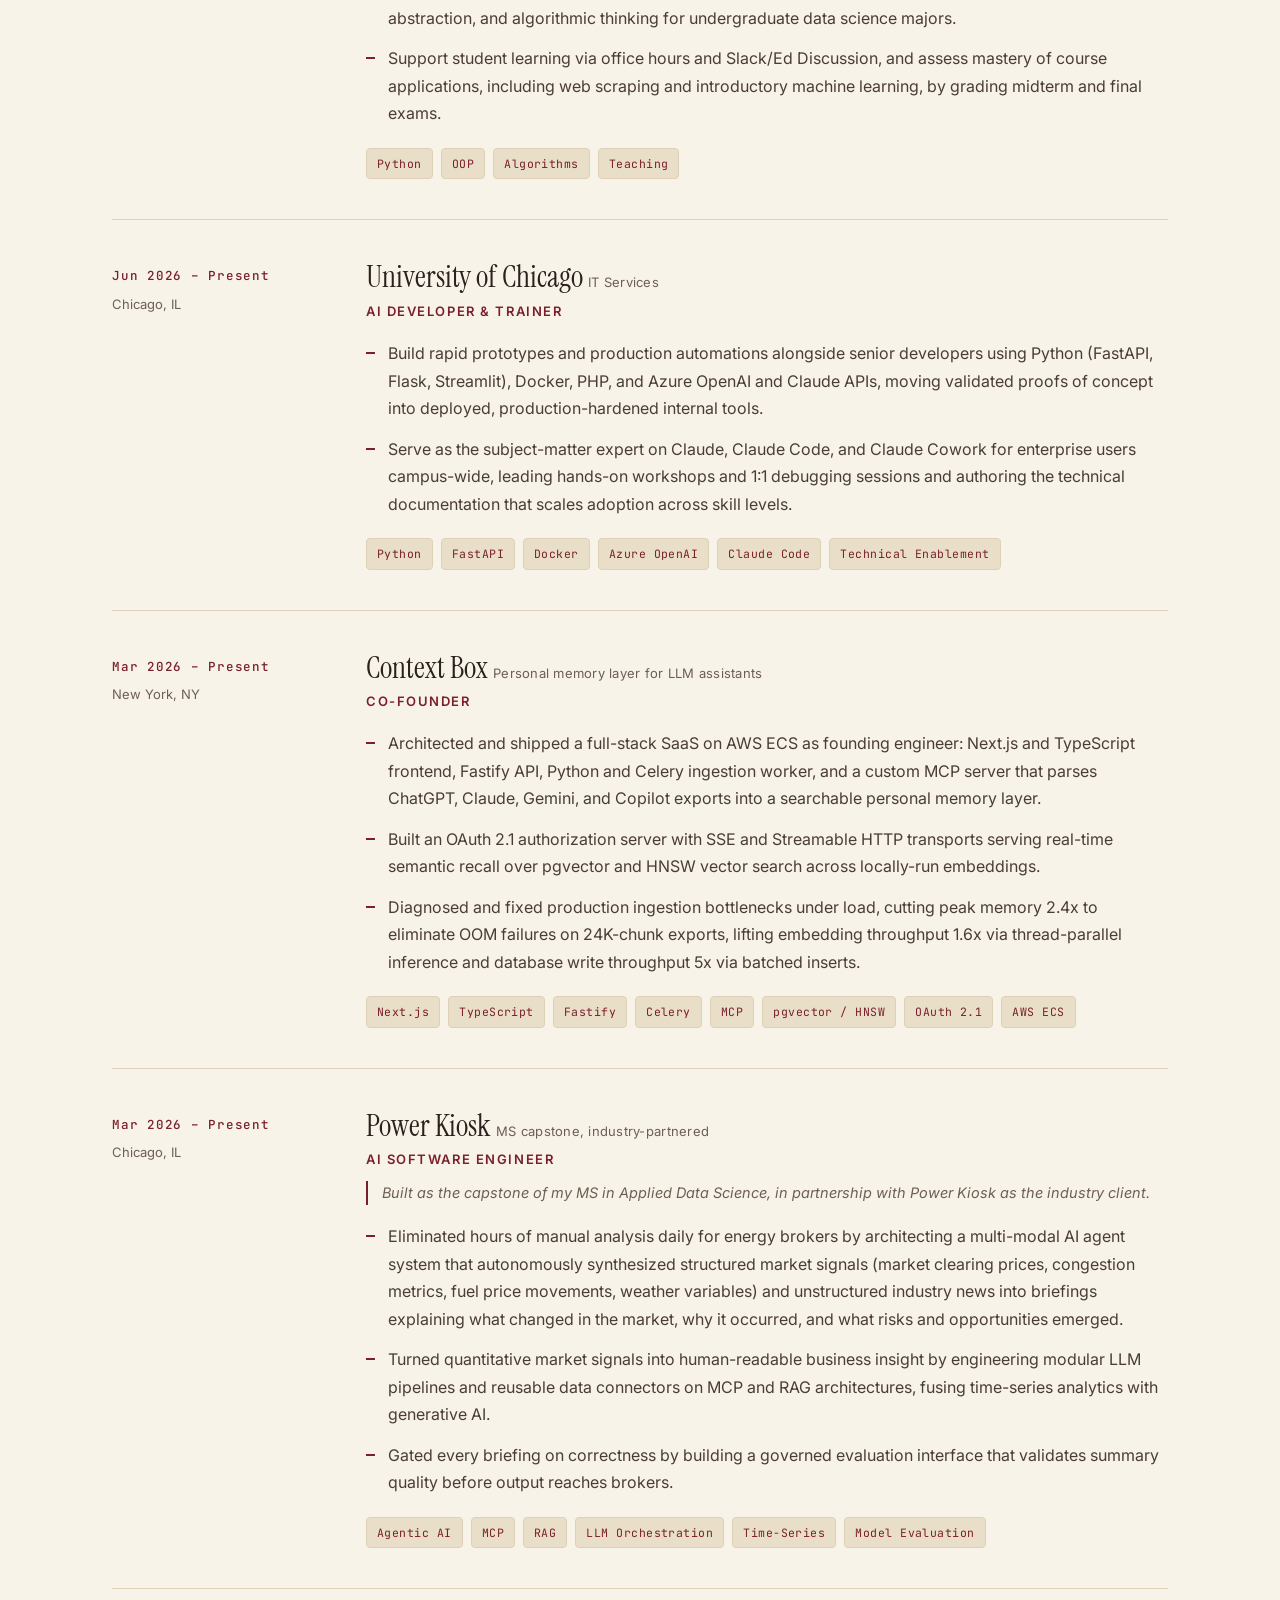
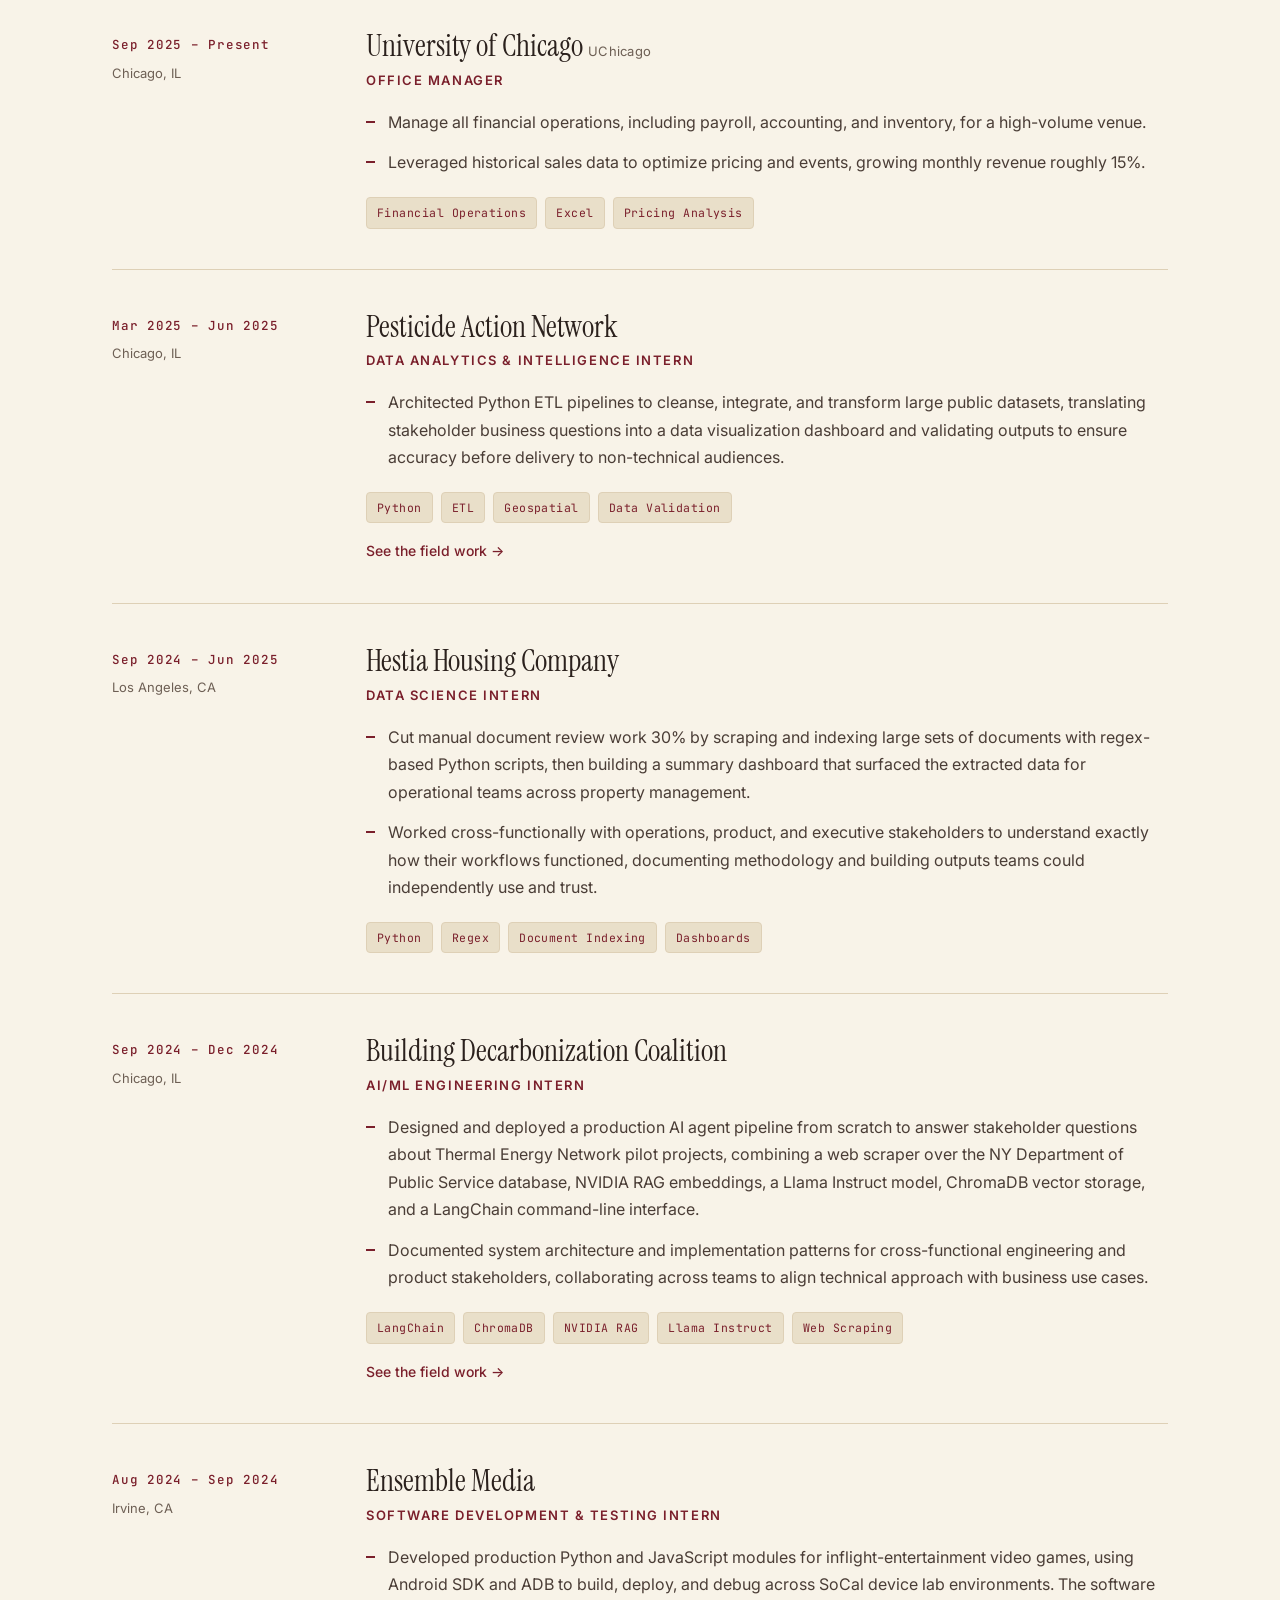
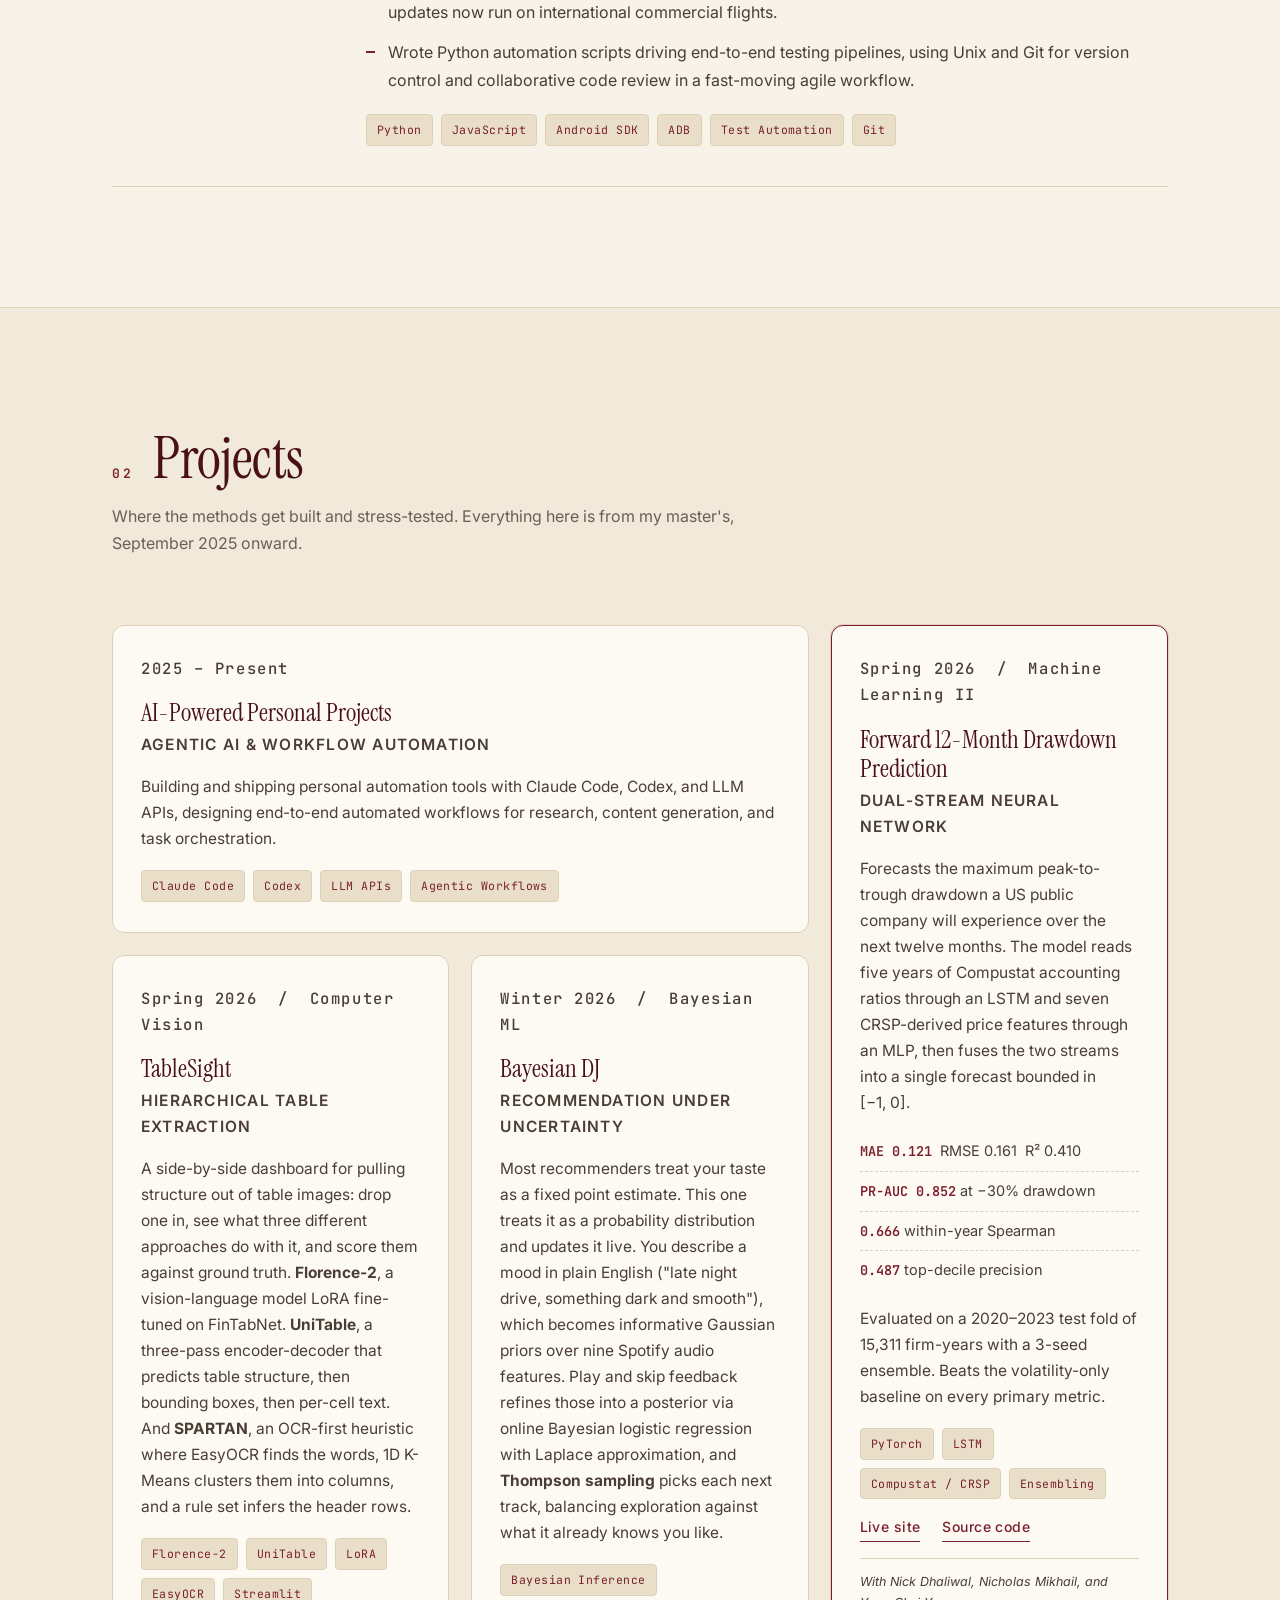
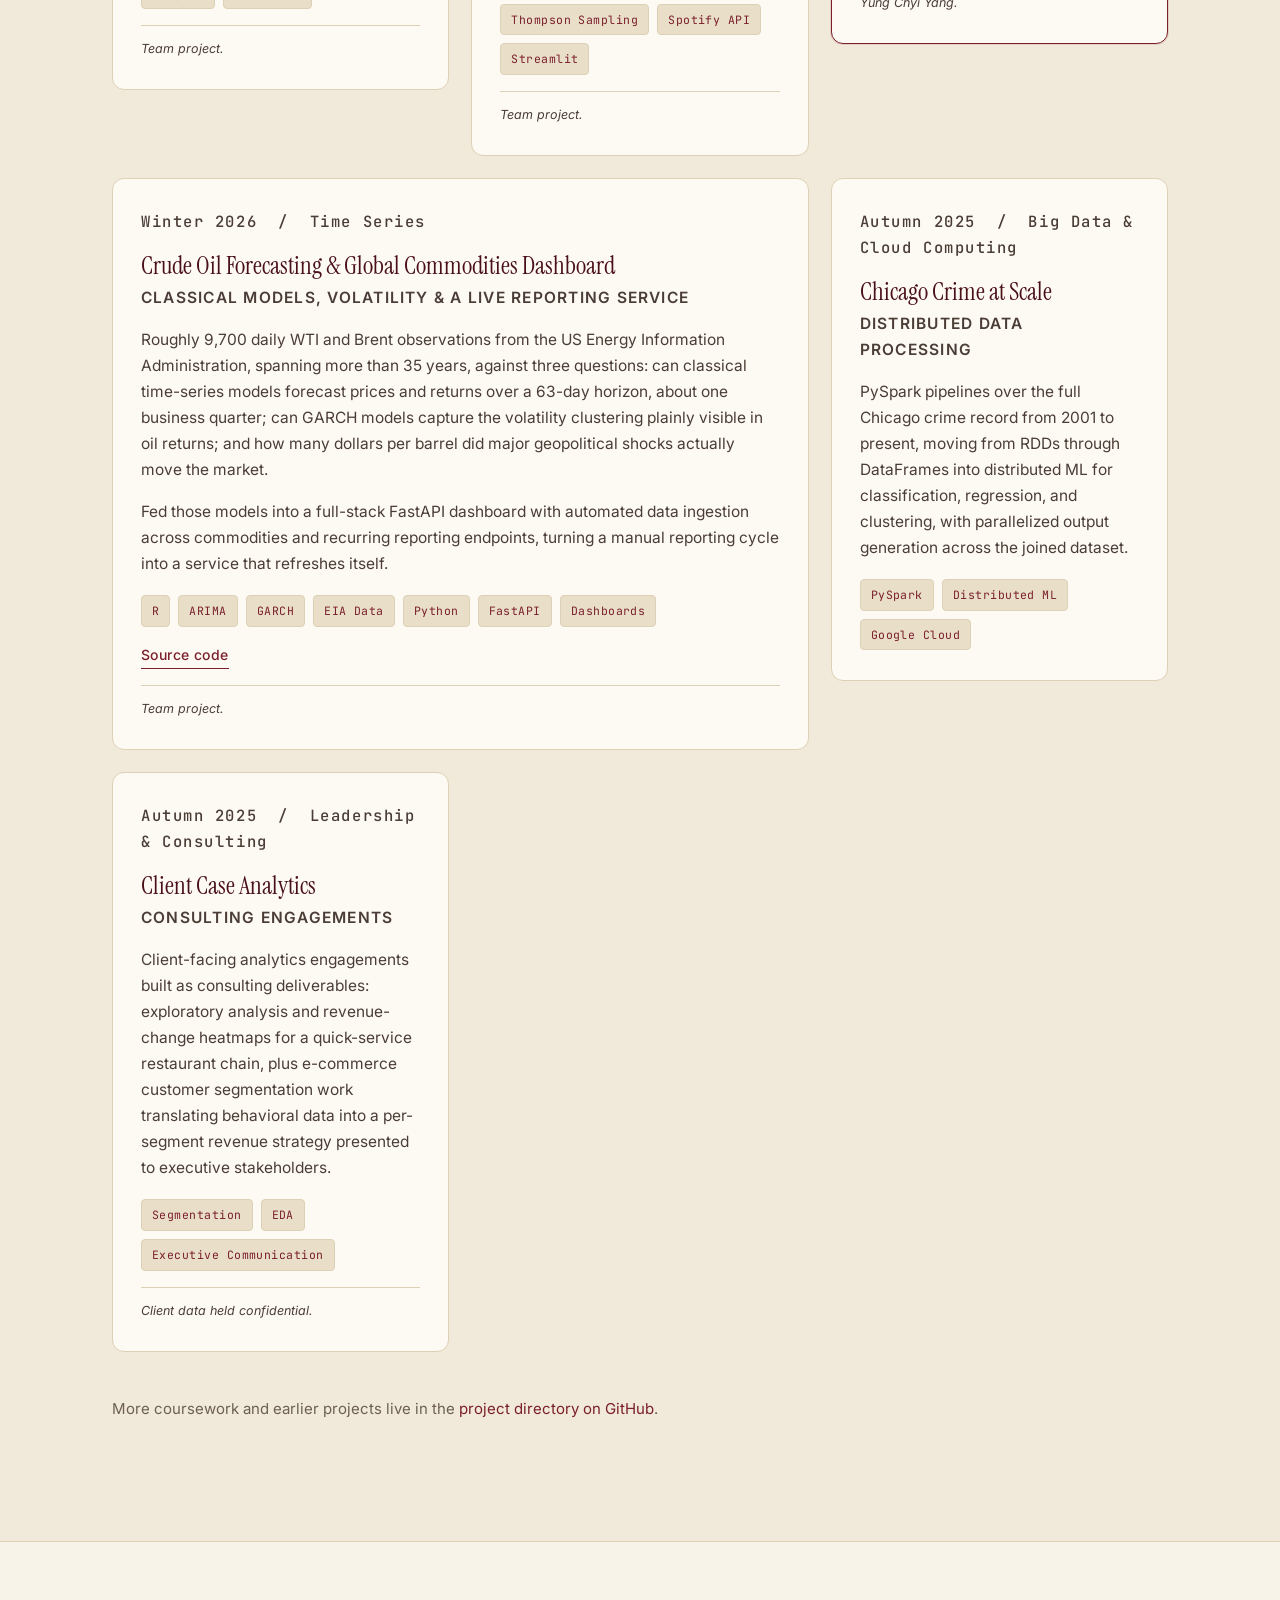
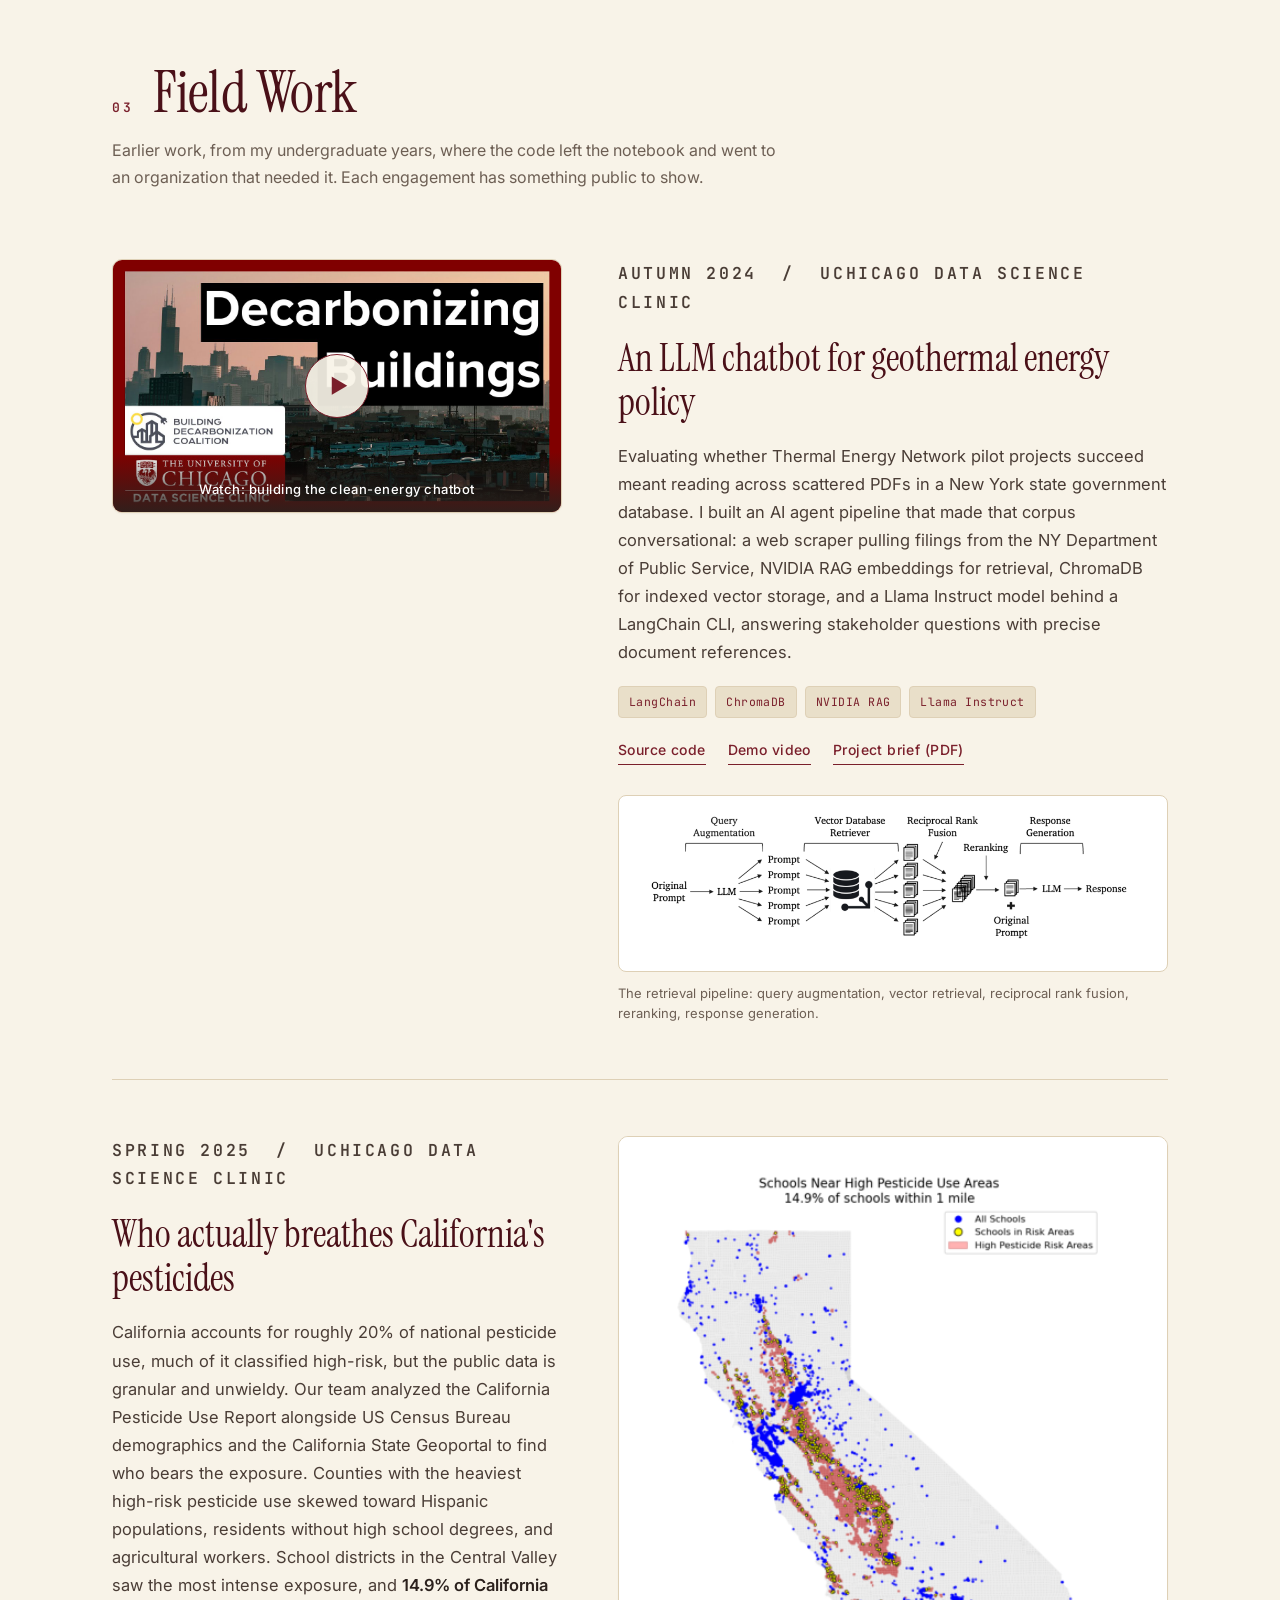
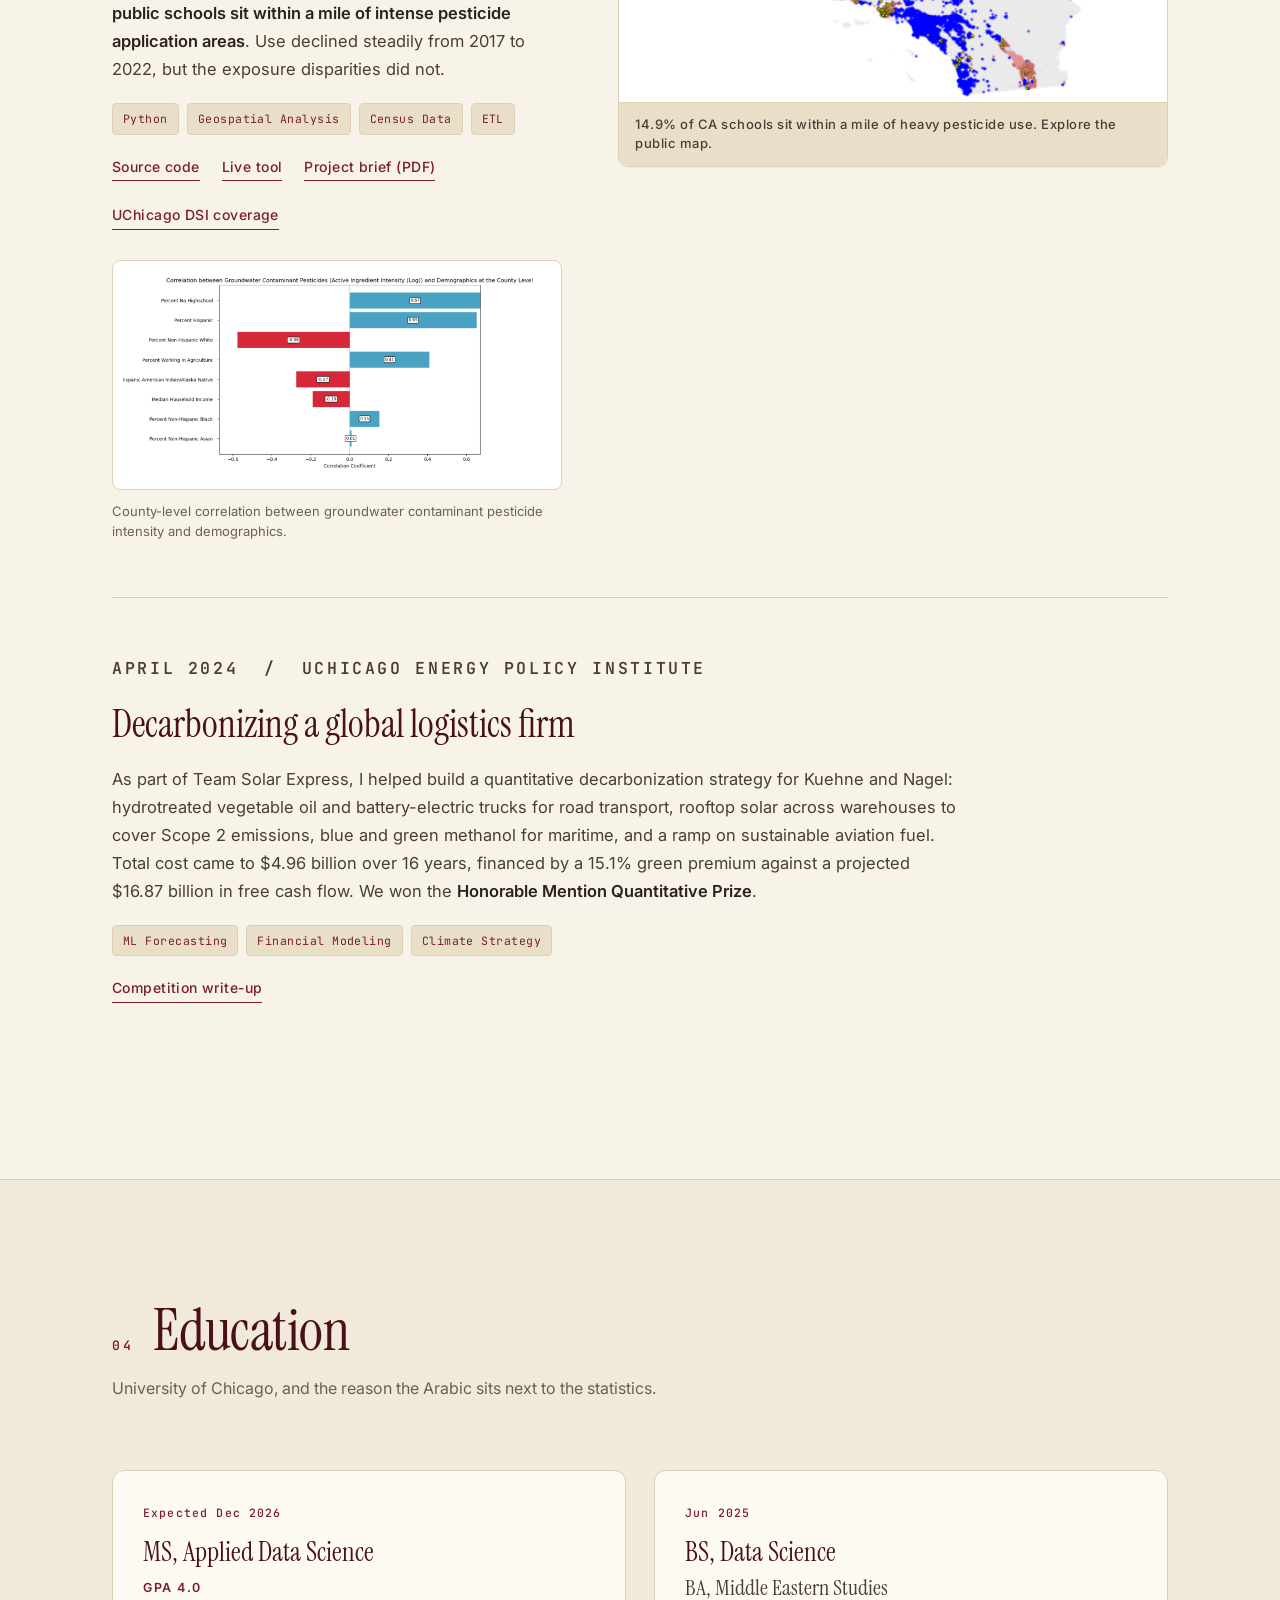
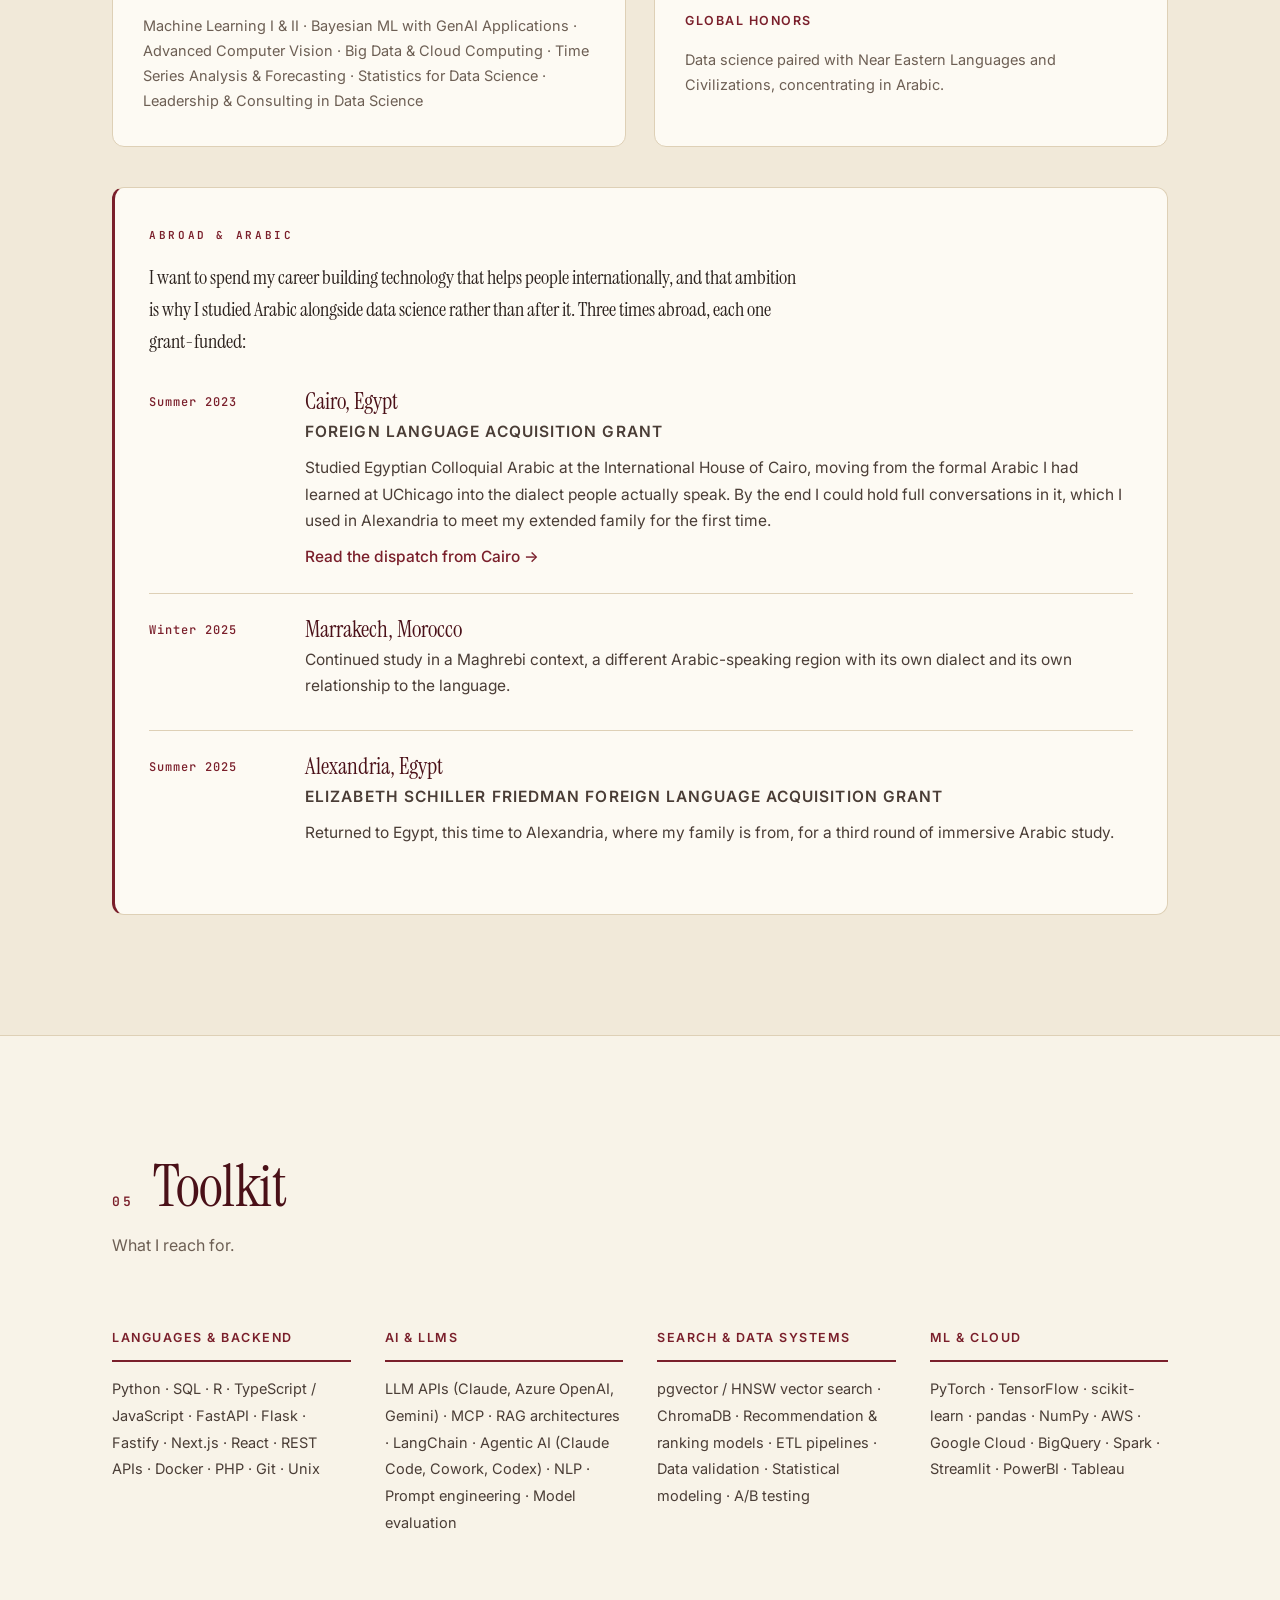
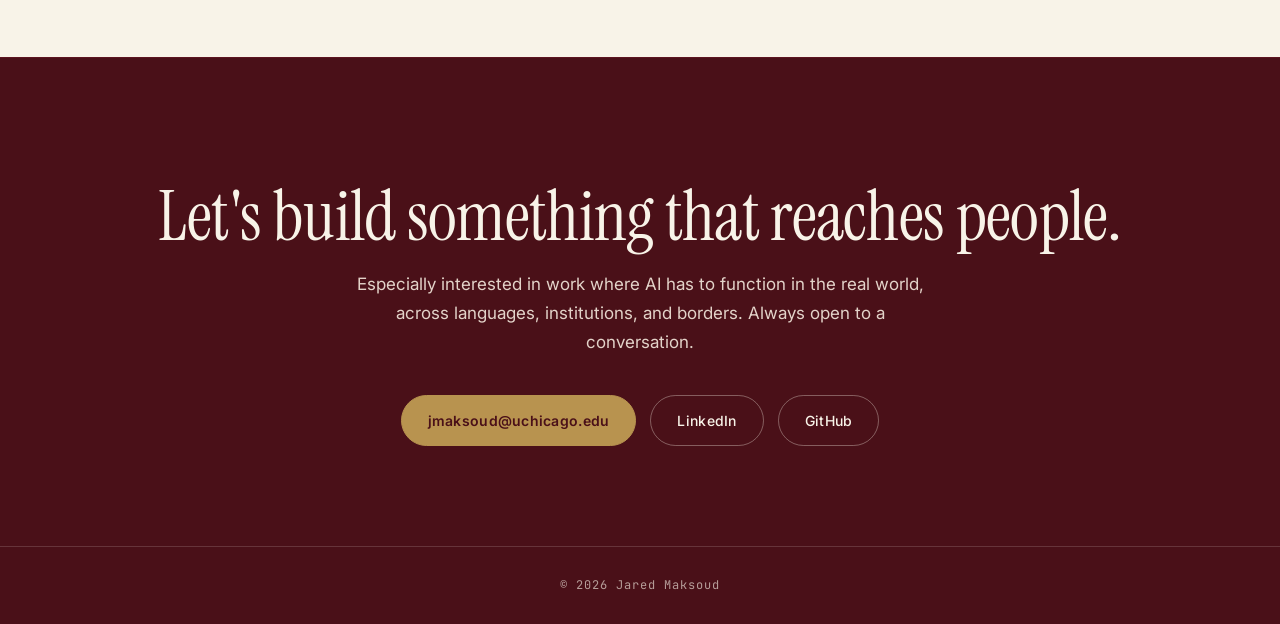
==== commit 6cd1064b: "Merge Crude Oil Forecasting and Global Commodities Dashboard into one project entry Co-Authored-By: " ====
--- a/index.html
+++ b/index.html
@@ -383,31 +383,24 @@
         <p class="card-team">Team project.</p>
       </article>
 
-      <article class="card">
+      <article class="card wide">
         <p class="card-date">Winter 2026 &nbsp;/&nbsp; Time Series</p>
-        <h3>Crude Oil Forecasting</h3>
-        <p class="card-sub">Classical models &amp; volatility</p>
+        <h3>Crude Oil Forecasting &amp; Global Commodities Dashboard</h3>
+        <p class="card-sub">Classical models, volatility &amp; a live reporting service</p>
         <p>Roughly 9,700 daily WTI and Brent observations from the US Energy Information
           Administration, spanning more than 35 years, against three questions: can classical
           time-series models forecast prices and returns over a 63-day horizon, about one
           business quarter; can GARCH models capture the volatility clustering plainly visible
           in oil returns; and how many dollars per barrel did major geopolitical shocks
           actually move the market.</p>
-        <div class="tags"><span>R</span><span>ARIMA</span><span>GARCH</span><span>EIA Data</span></div>
-        <p class="card-team">Team project.</p>
-      </article>
-
-      <article class="card">
-        <p class="card-date">Winter 2026</p>
-        <h3>Global Commodities Dashboard</h3>
-        <p class="card-sub">Automated ingestion &amp; reporting</p>
-        <p>A full-stack dashboard with automated data ingestion across commodities and
-          recurring reporting endpoints, turning a manual reporting cycle into a service that
-          refreshes itself.</p>
-        <div class="tags"><span>Python</span><span>FastAPI</span><span>Dashboards</span></div>
+        <p>Fed those models into a full-stack FastAPI dashboard with automated data ingestion
+          across commodities and recurring reporting endpoints, turning a manual reporting
+          cycle into a service that refreshes itself.</p>
+        <div class="tags"><span>R</span><span>ARIMA</span><span>GARCH</span><span>EIA Data</span><span>Python</span><span>FastAPI</span><span>Dashboards</span></div>
         <div class="links">
           <a href="https://github.com/jmakk123/Jared-s-Projects/tree/main/global-commodities-dashboard" target="_blank" rel="noopener">Source code</a>
         </div>
+        <p class="card-team">Team project.</p>
       </article>
 
       <article class="card">
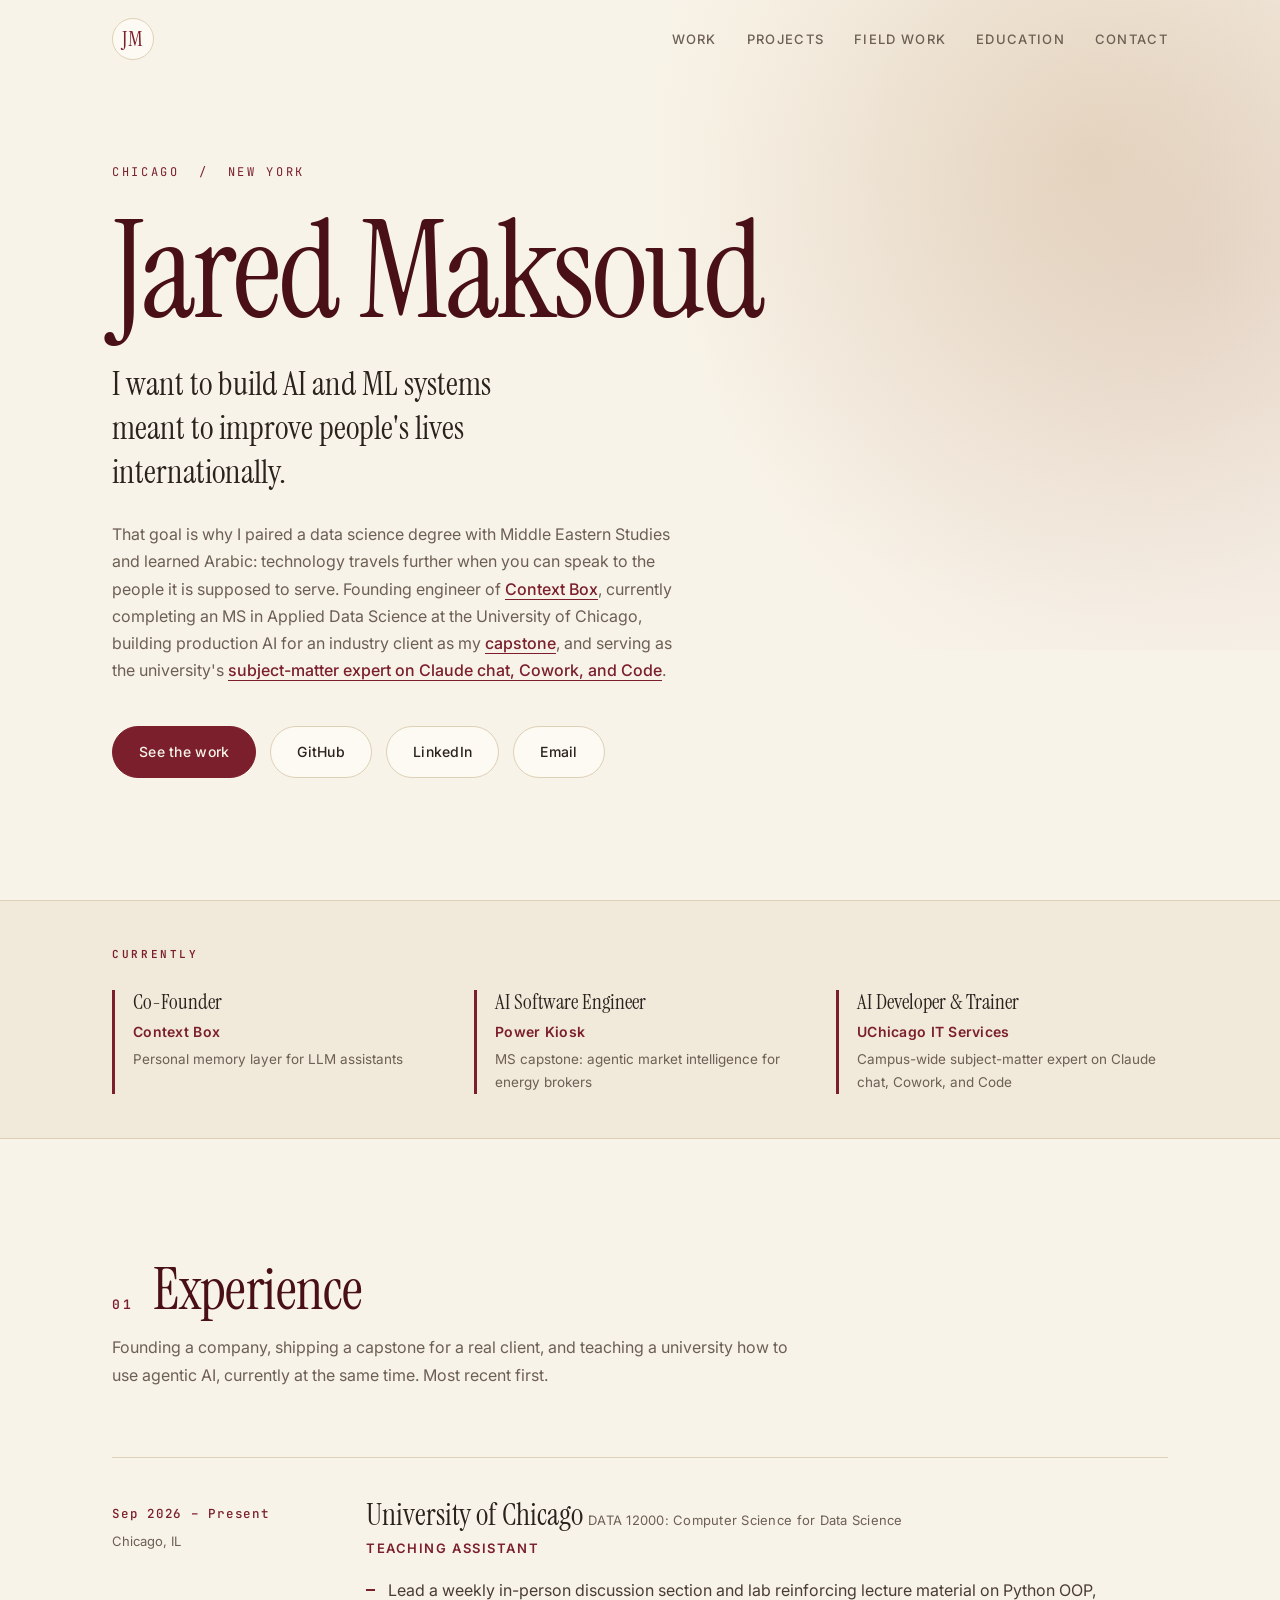
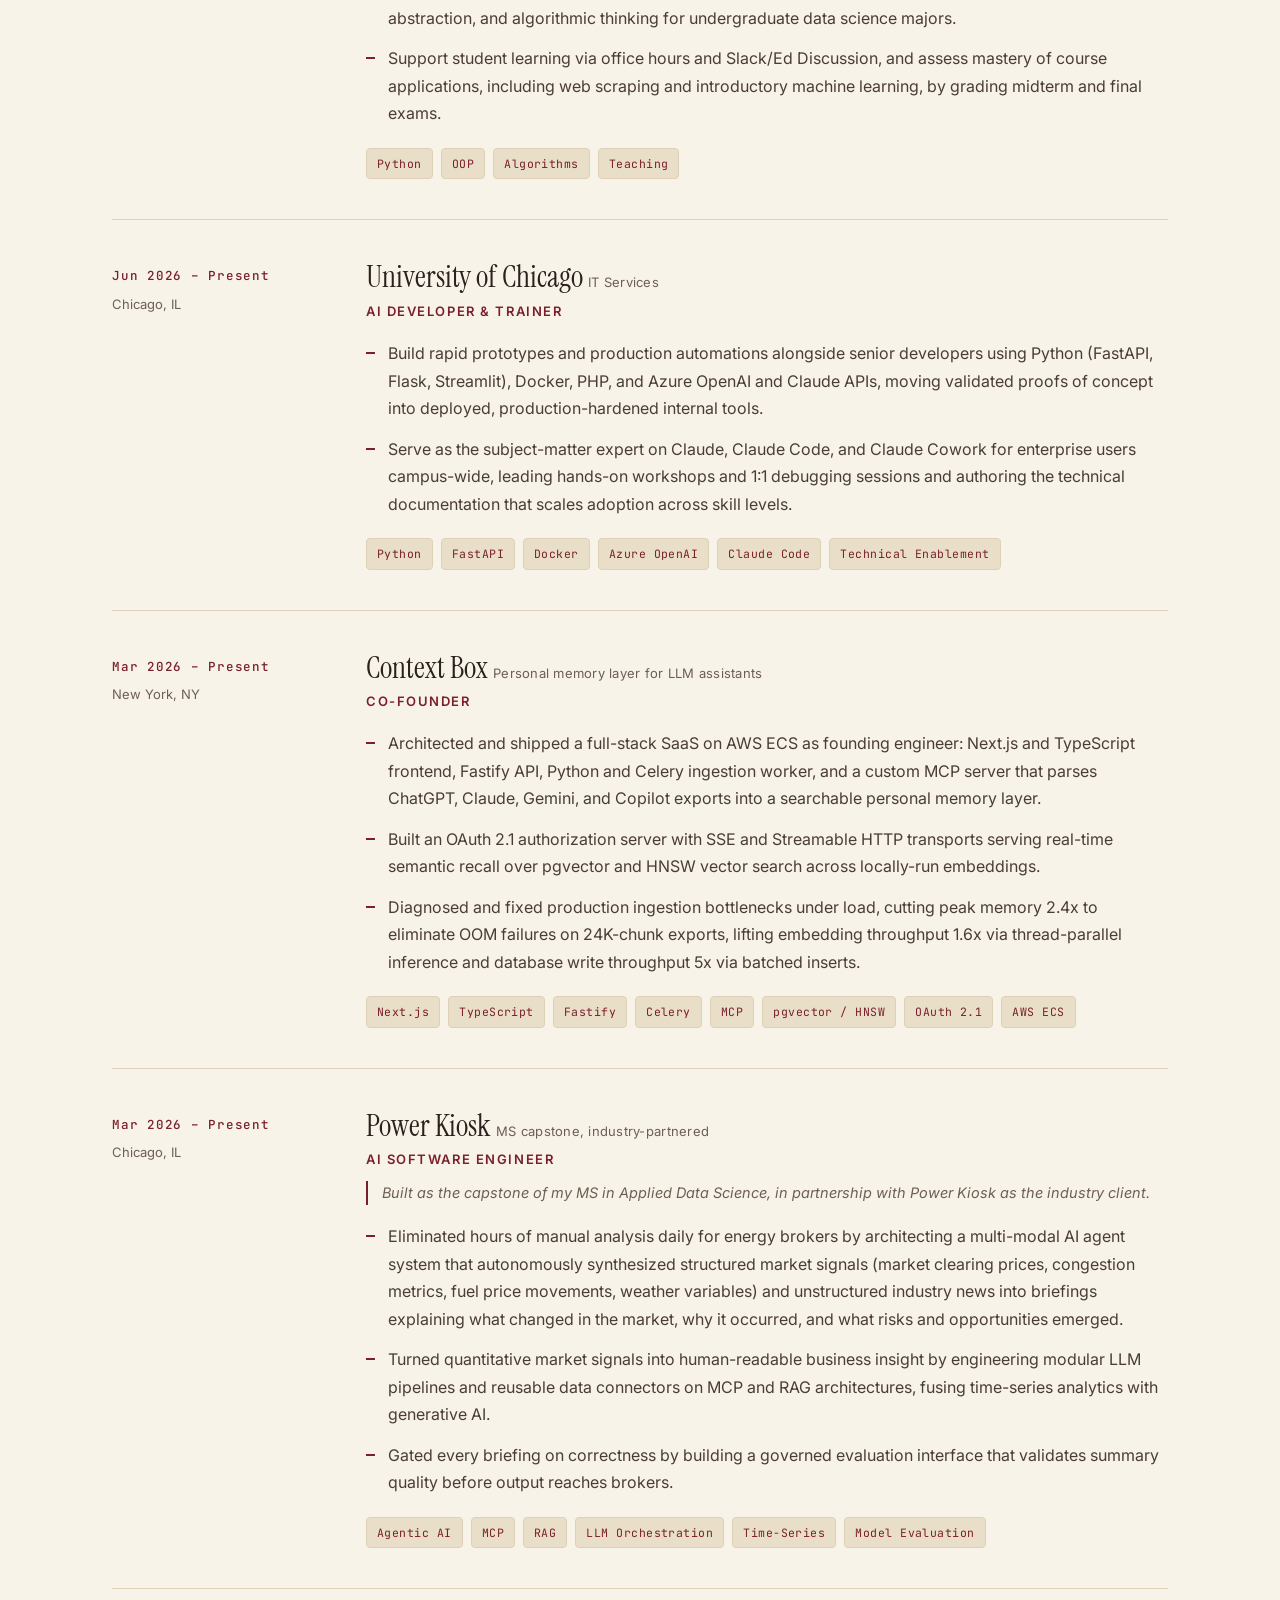
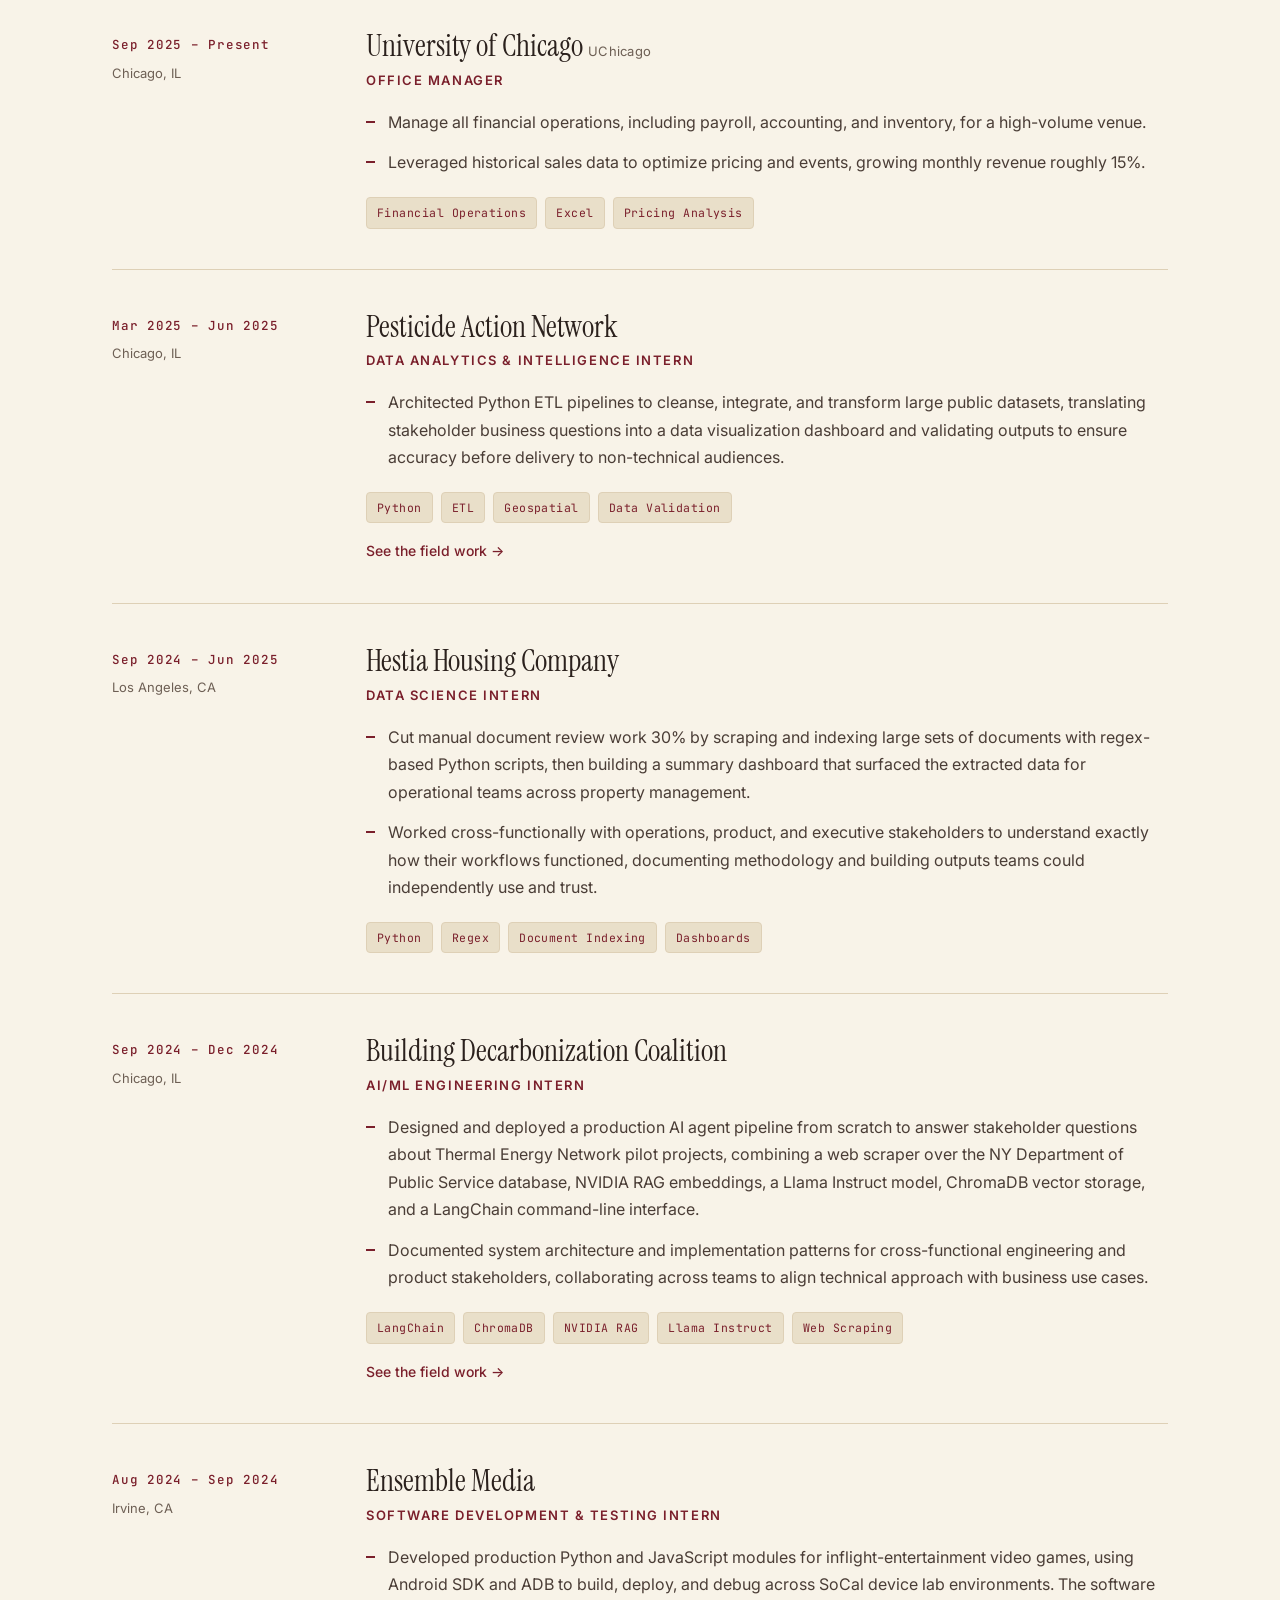
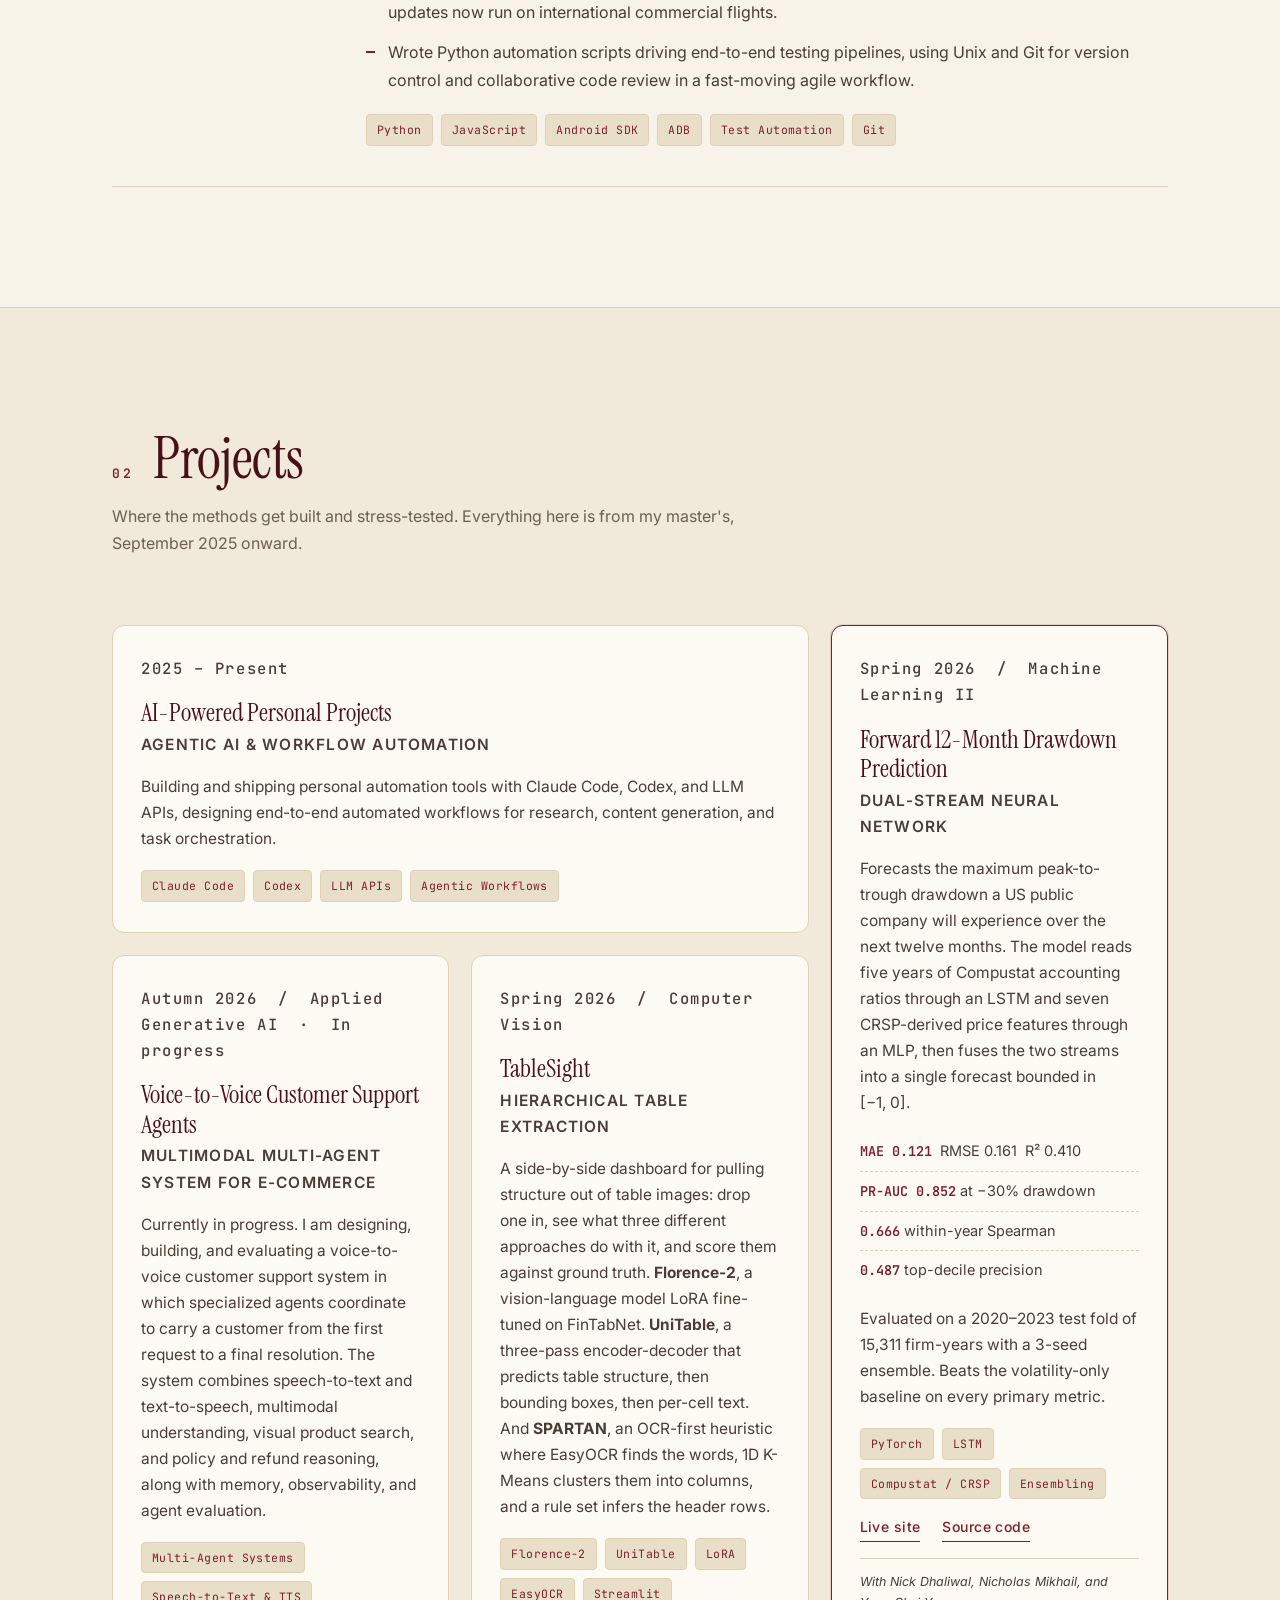
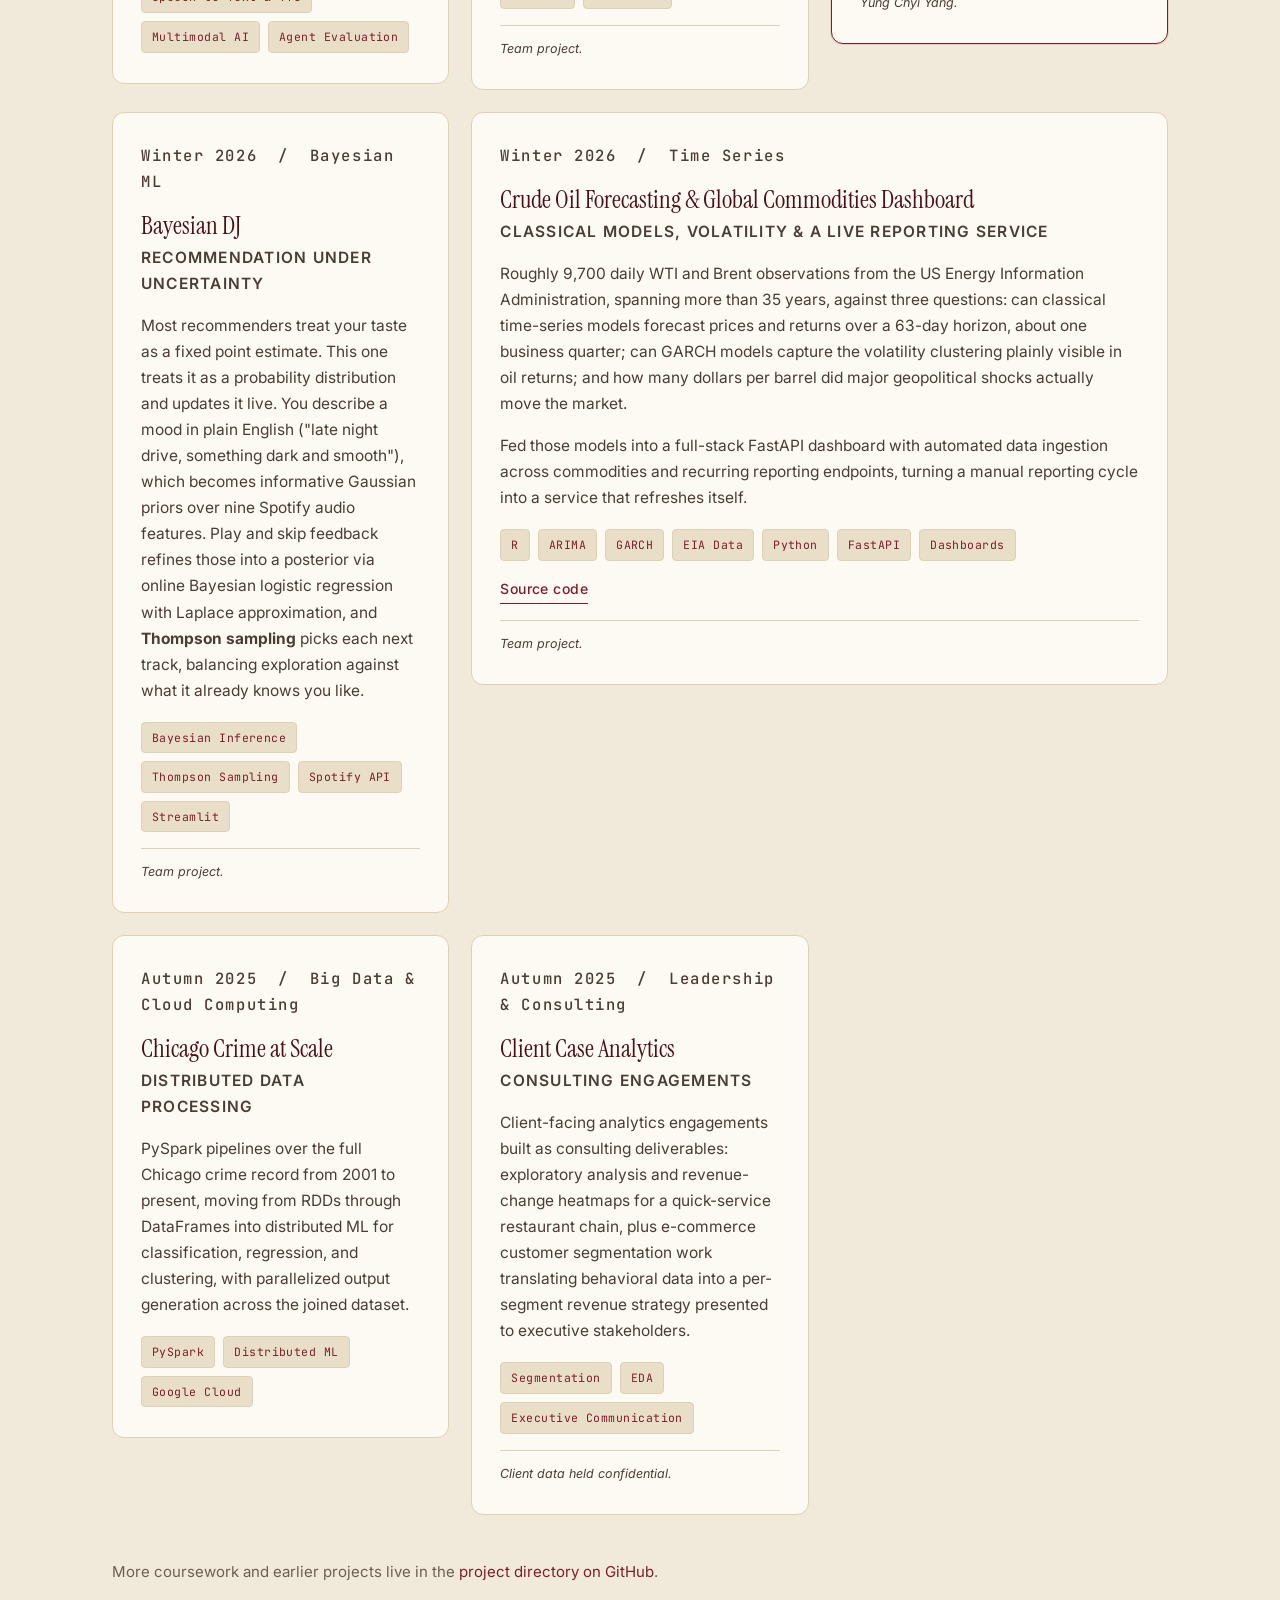
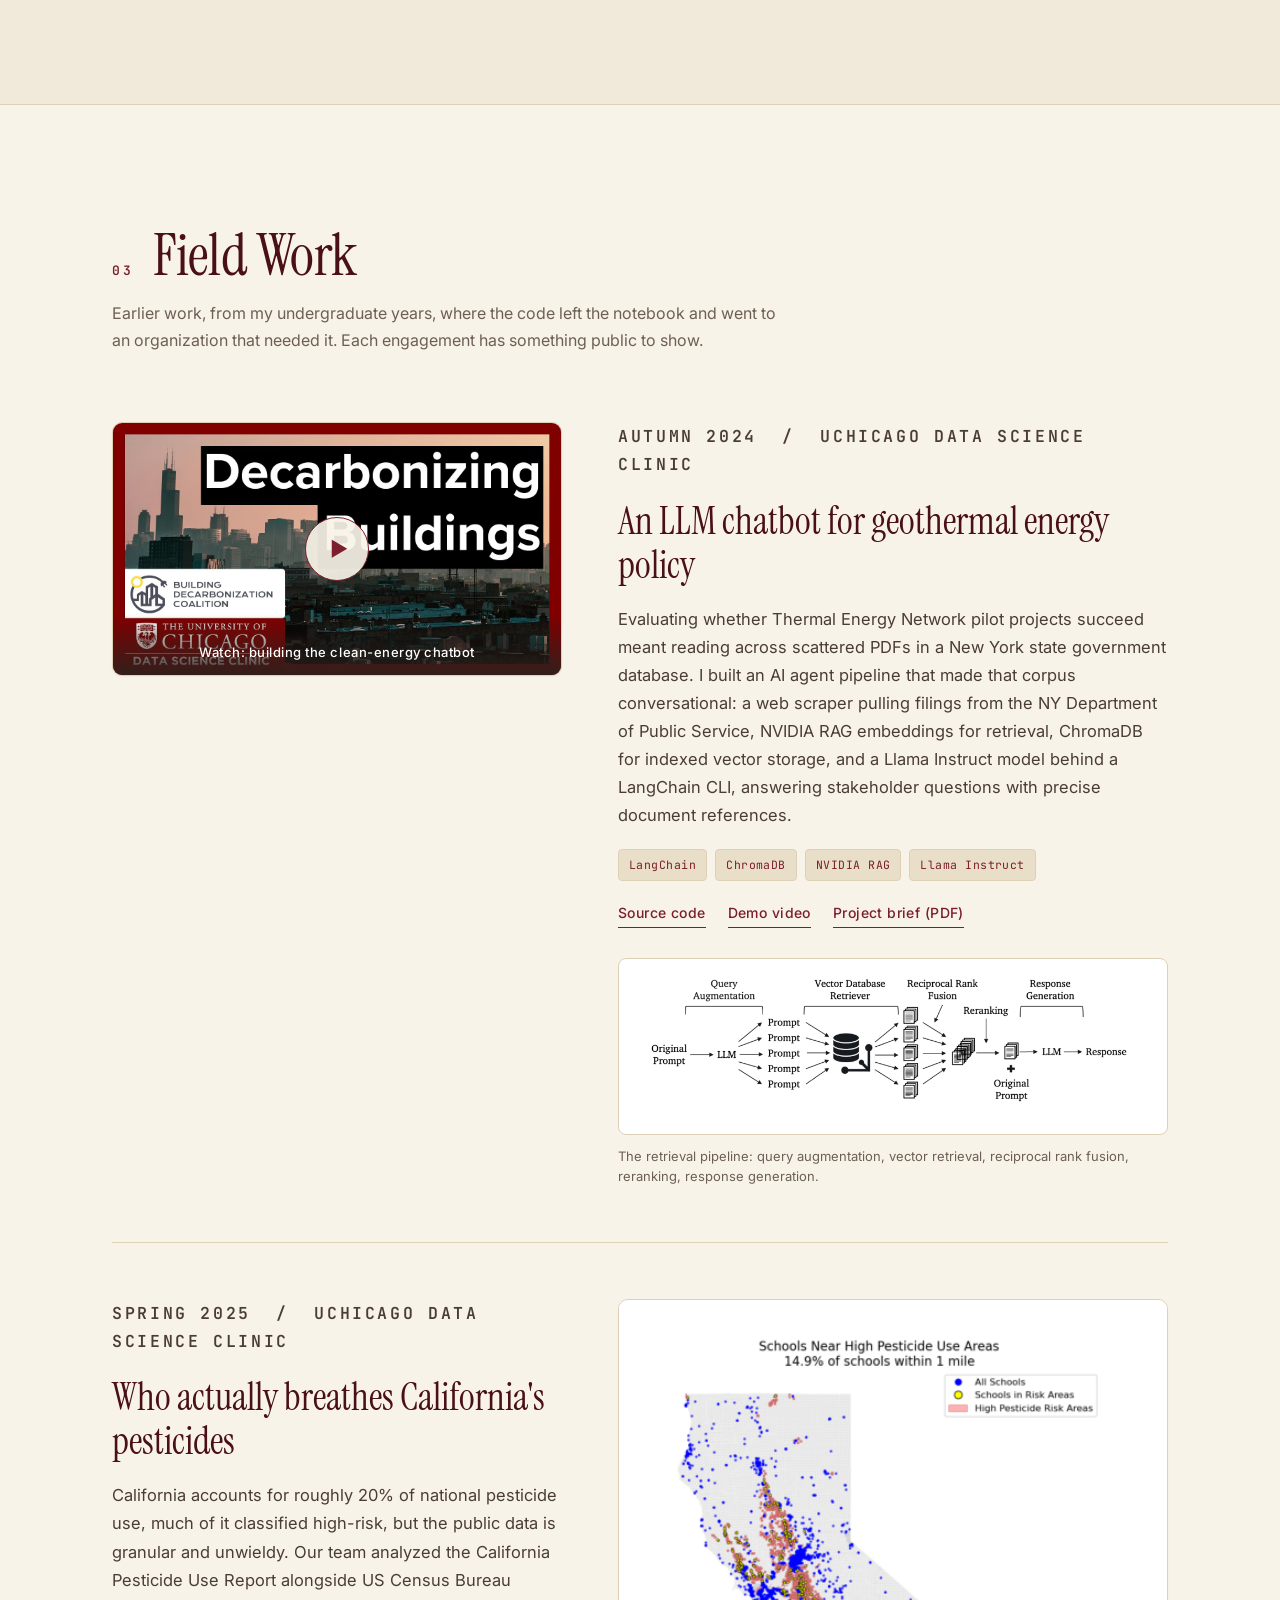
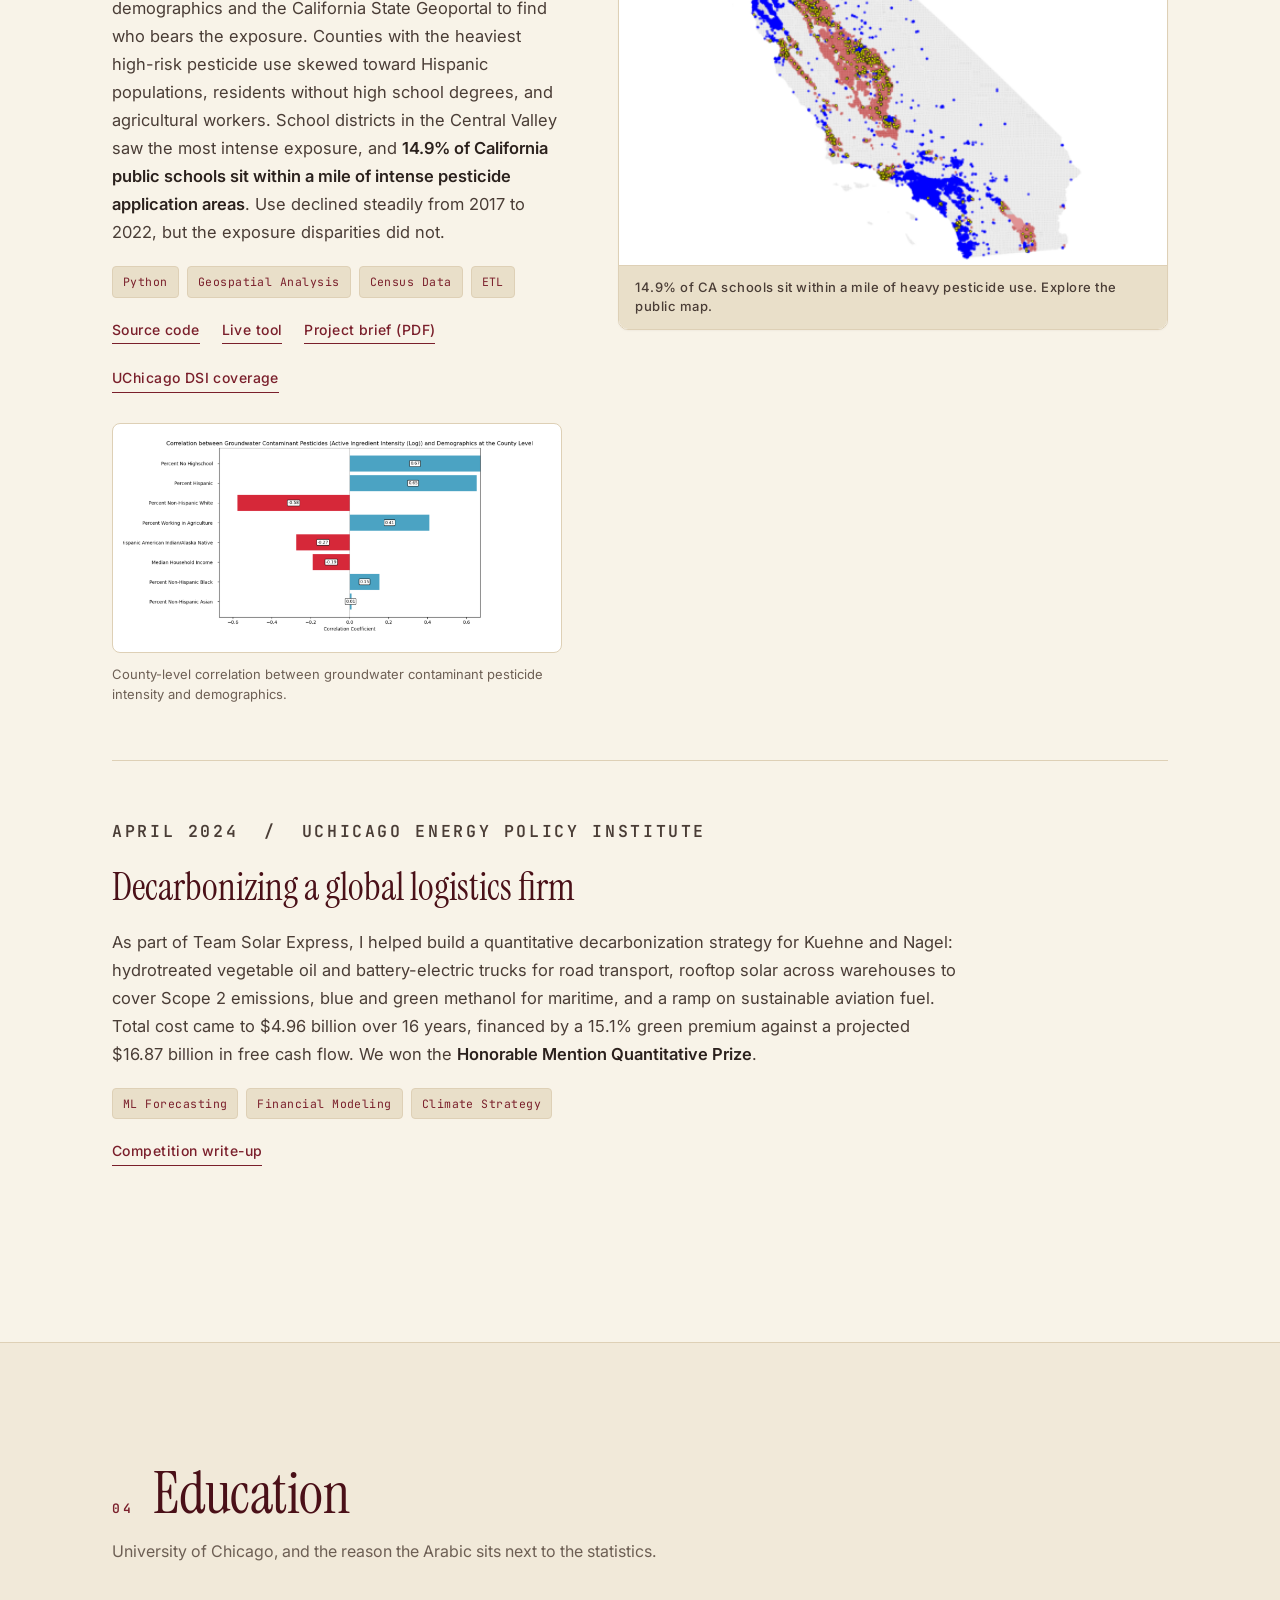
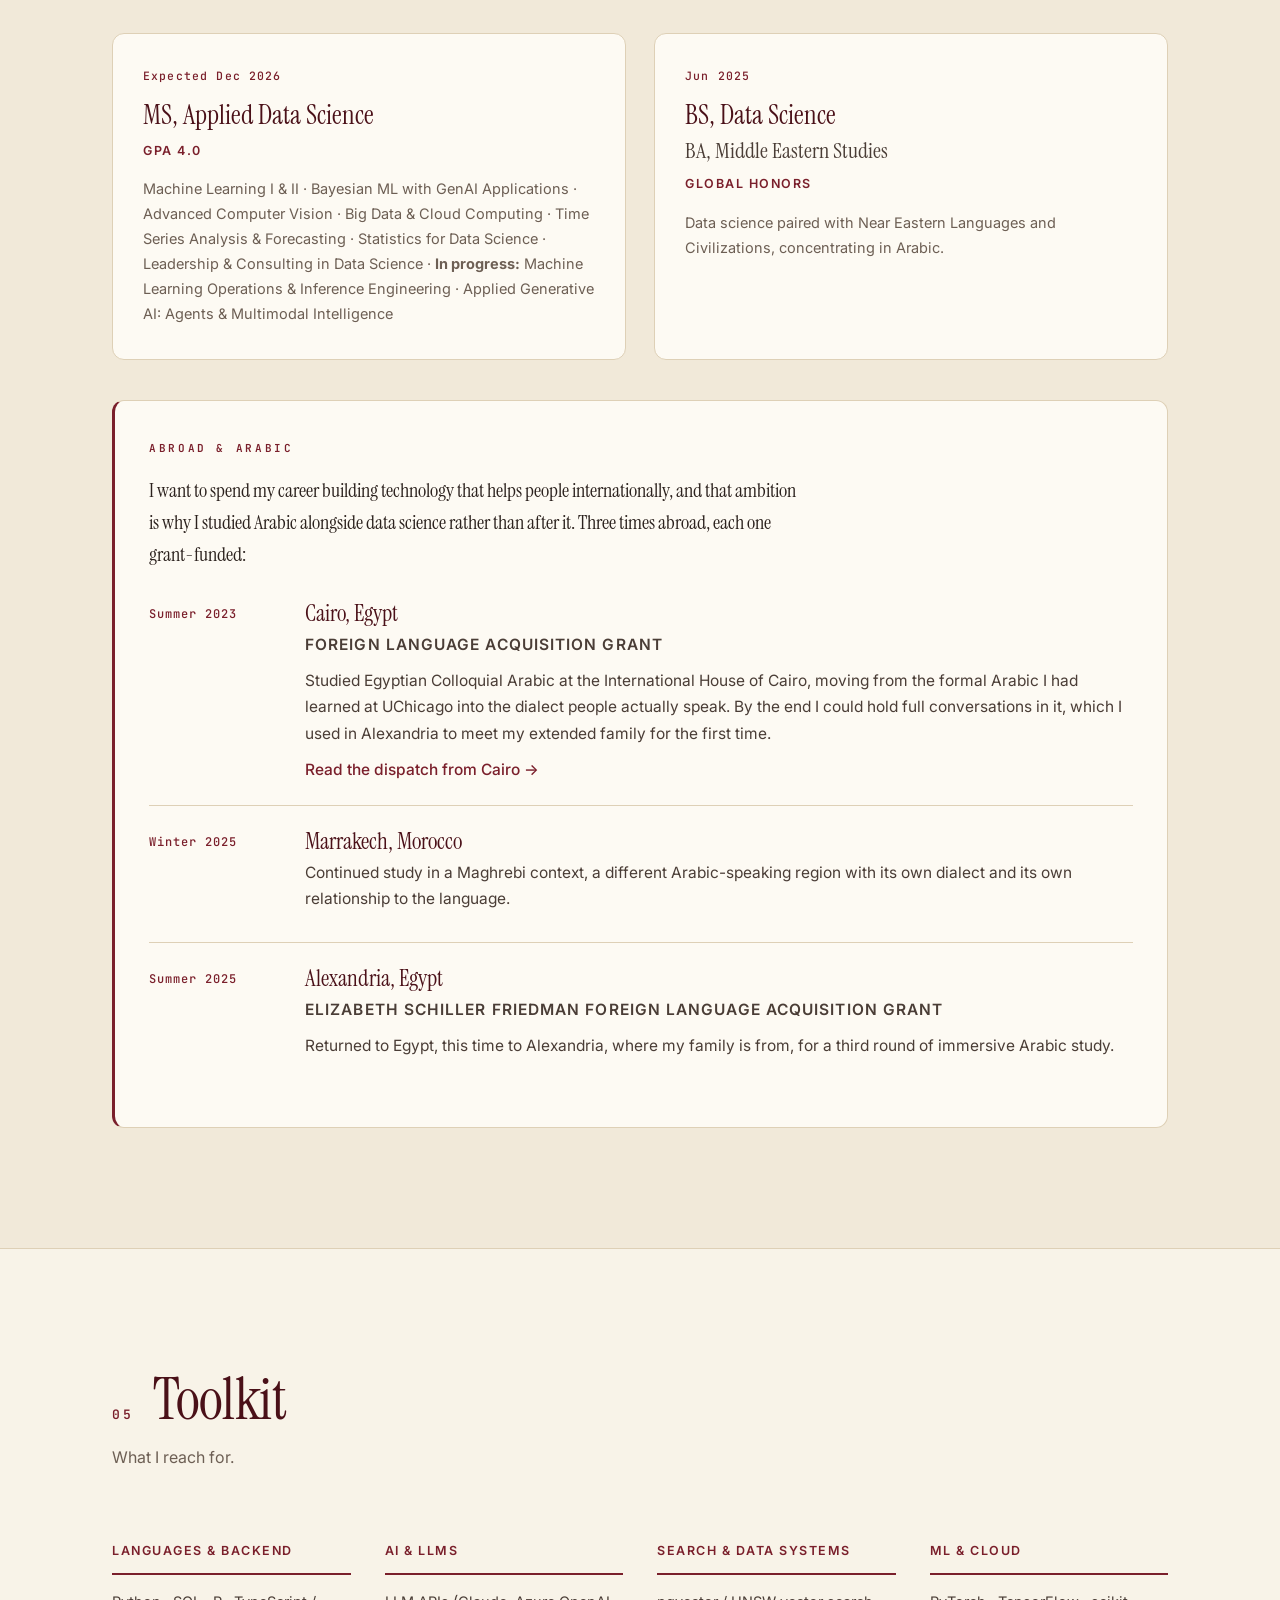
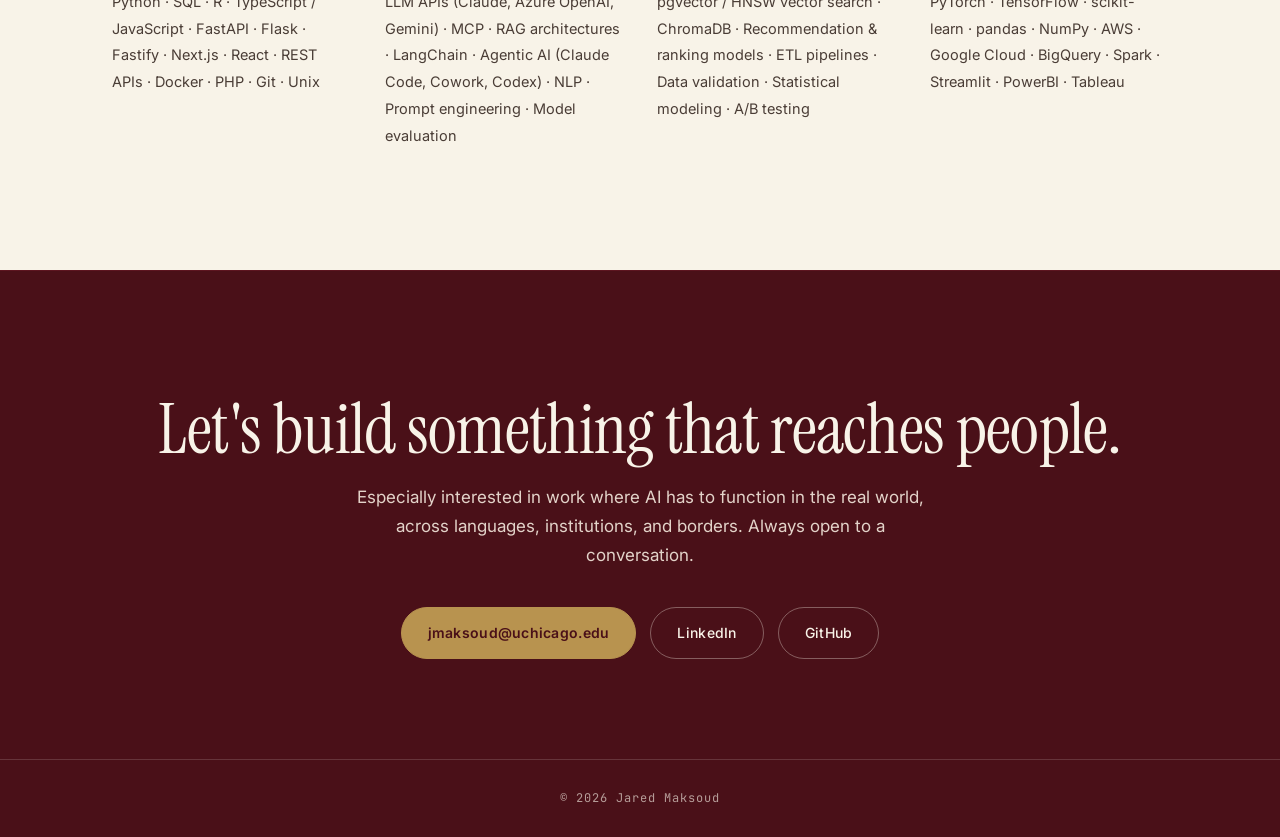
==== commit baf351a1: "Add Applied GenAI project card and current MLOps and GenAI courses Co-Authored-By: Claude Sonnet 5.5" ====
--- a/index.html
+++ b/index.html
@@ -329,6 +329,7 @@
         <div class="tags"><span>Claude Code</span><span>Codex</span><span>LLM APIs</span><span>Agentic Workflows</span></div>
       </article>
 
+
       <article class="card feat">
         <p class="card-date">Spring 2026 &nbsp;/&nbsp; Machine Learning II</p>
         <h3>Forward 12-Month Drawdown Prediction</h3>
@@ -354,6 +355,18 @@
       </article>
 
       <article class="card">
+        <p class="card-date">Autumn 2026 &nbsp;/&nbsp; Applied Generative AI &nbsp;&middot;&nbsp; In progress</p>
+        <h3>Voice-to-Voice Customer Support Agents</h3>
+        <p class="card-sub">Multimodal multi-agent system for e-commerce</p>
+        <p>Currently in progress. I am designing, building, and evaluating a voice-to-voice
+          customer support system in which specialized agents coordinate to carry a customer
+          from the first request to a final resolution. The system combines speech-to-text and
+          text-to-speech, multimodal understanding, visual product search, and policy and refund
+          reasoning, along with memory, observability, and agent evaluation.</p>
+        <div class="tags"><span>Multi-Agent Systems</span><span>Speech-to-Text &amp; TTS</span><span>Multimodal AI</span><span>Agent Evaluation</span></div>
+      </article>
+
+      <article class="card">
         <p class="card-date">Spring 2026 &nbsp;/&nbsp; Computer Vision</p>
         <h3>TableSight</h3>
         <p class="card-sub">Hierarchical table extraction</p>
@@ -556,7 +569,9 @@
         <p class="edu-course">Machine Learning I &amp; II &middot; Bayesian ML with GenAI
           Applications &middot; Advanced Computer Vision &middot; Big Data &amp; Cloud
           Computing &middot; Time Series Analysis &amp; Forecasting &middot; Statistics for
-          Data Science &middot; Leadership &amp; Consulting in Data Science</p>
+          Data Science &middot; Leadership &amp; Consulting in Data Science &middot;
+          <b>In progress:</b> Machine Learning Operations &amp; Inference Engineering
+          &middot; Applied Generative AI: Agents &amp; Multimodal Intelligence</p>
       </div>
       <div class="edu">
         <p class="edu-date">Jun 2025</p>
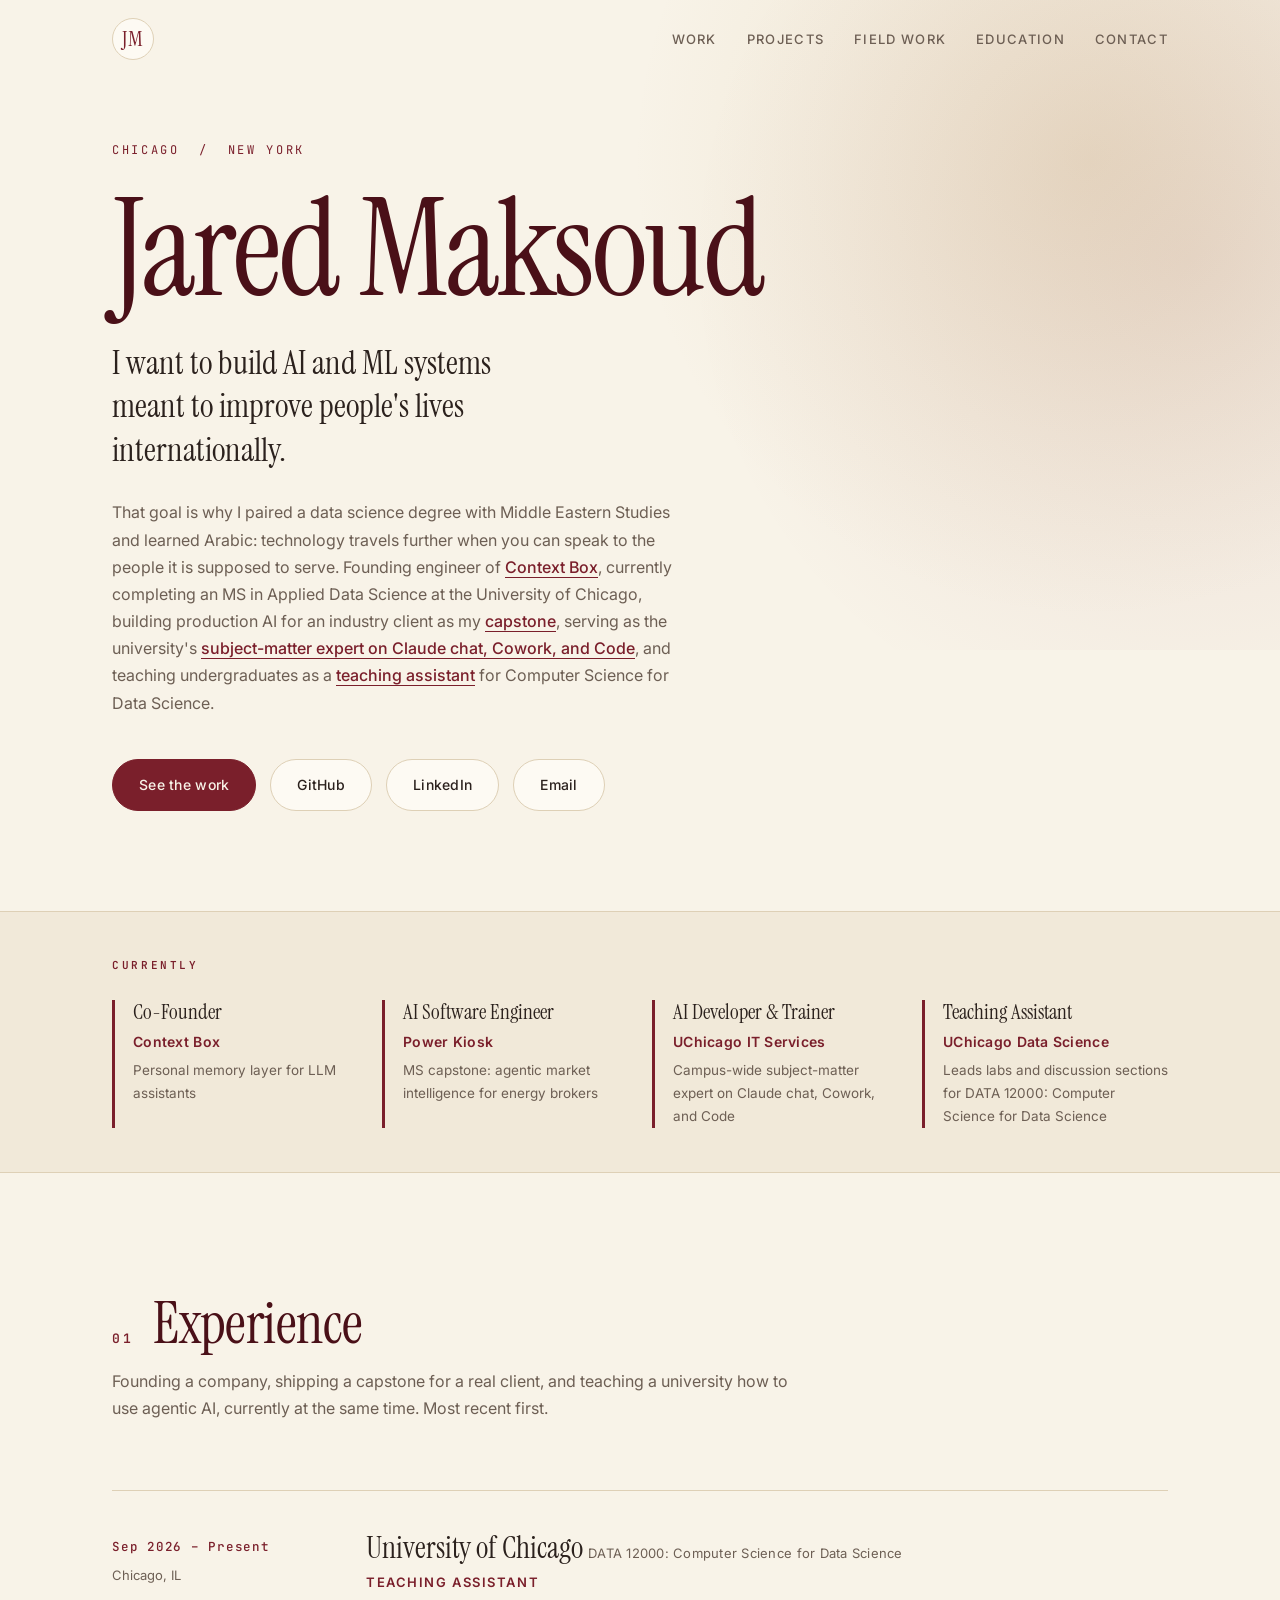
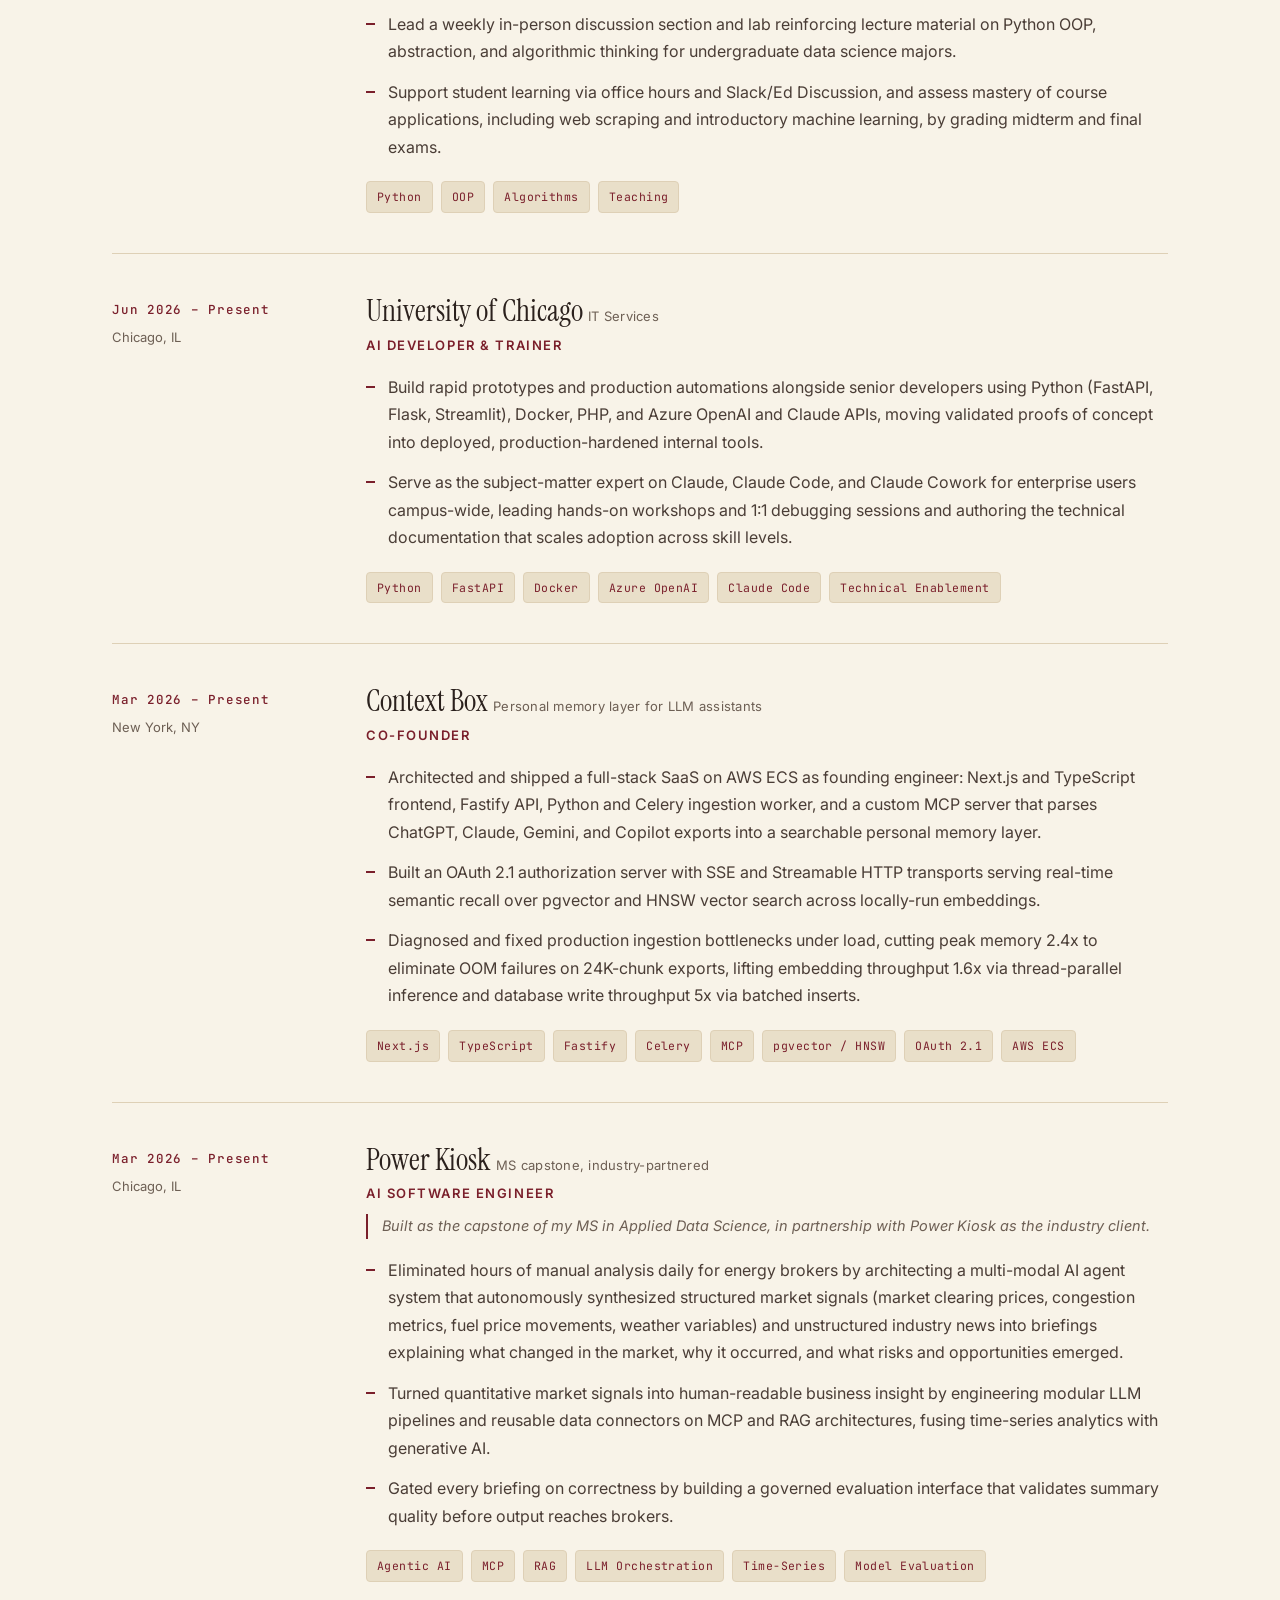
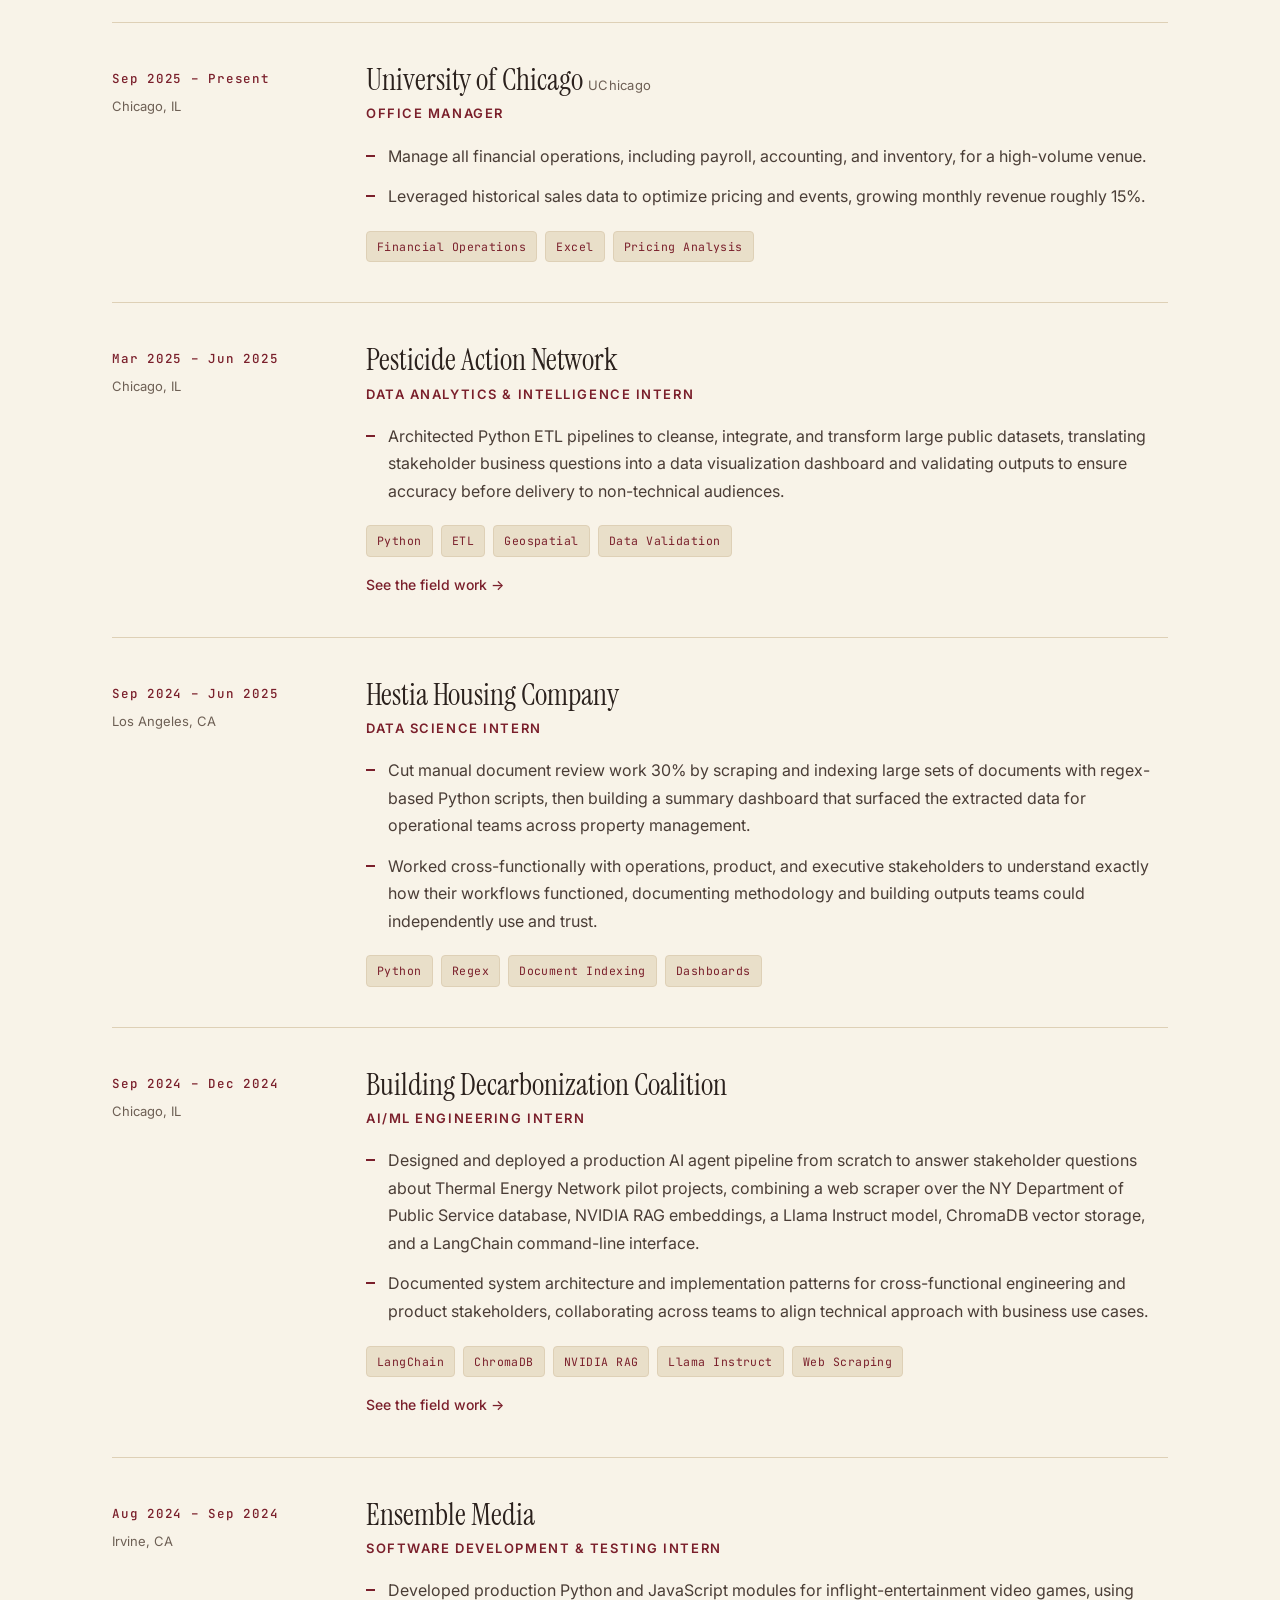
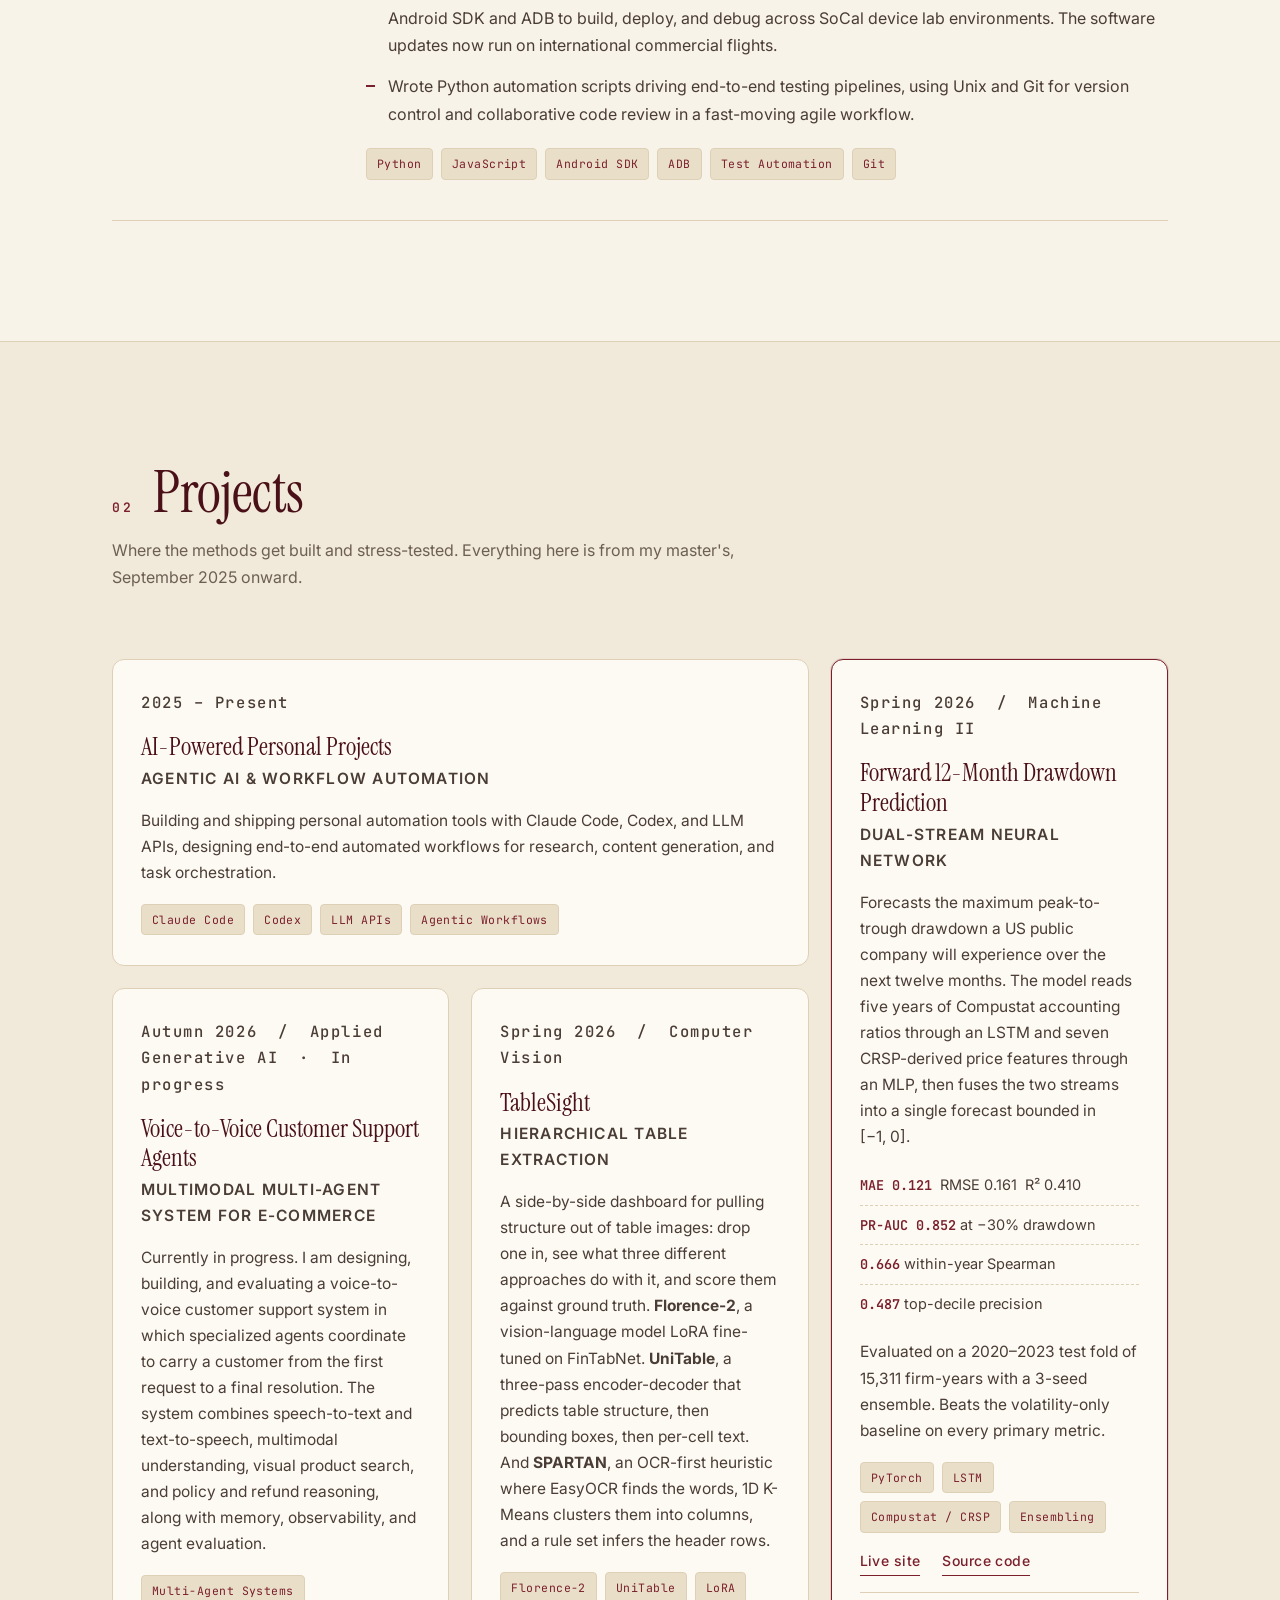
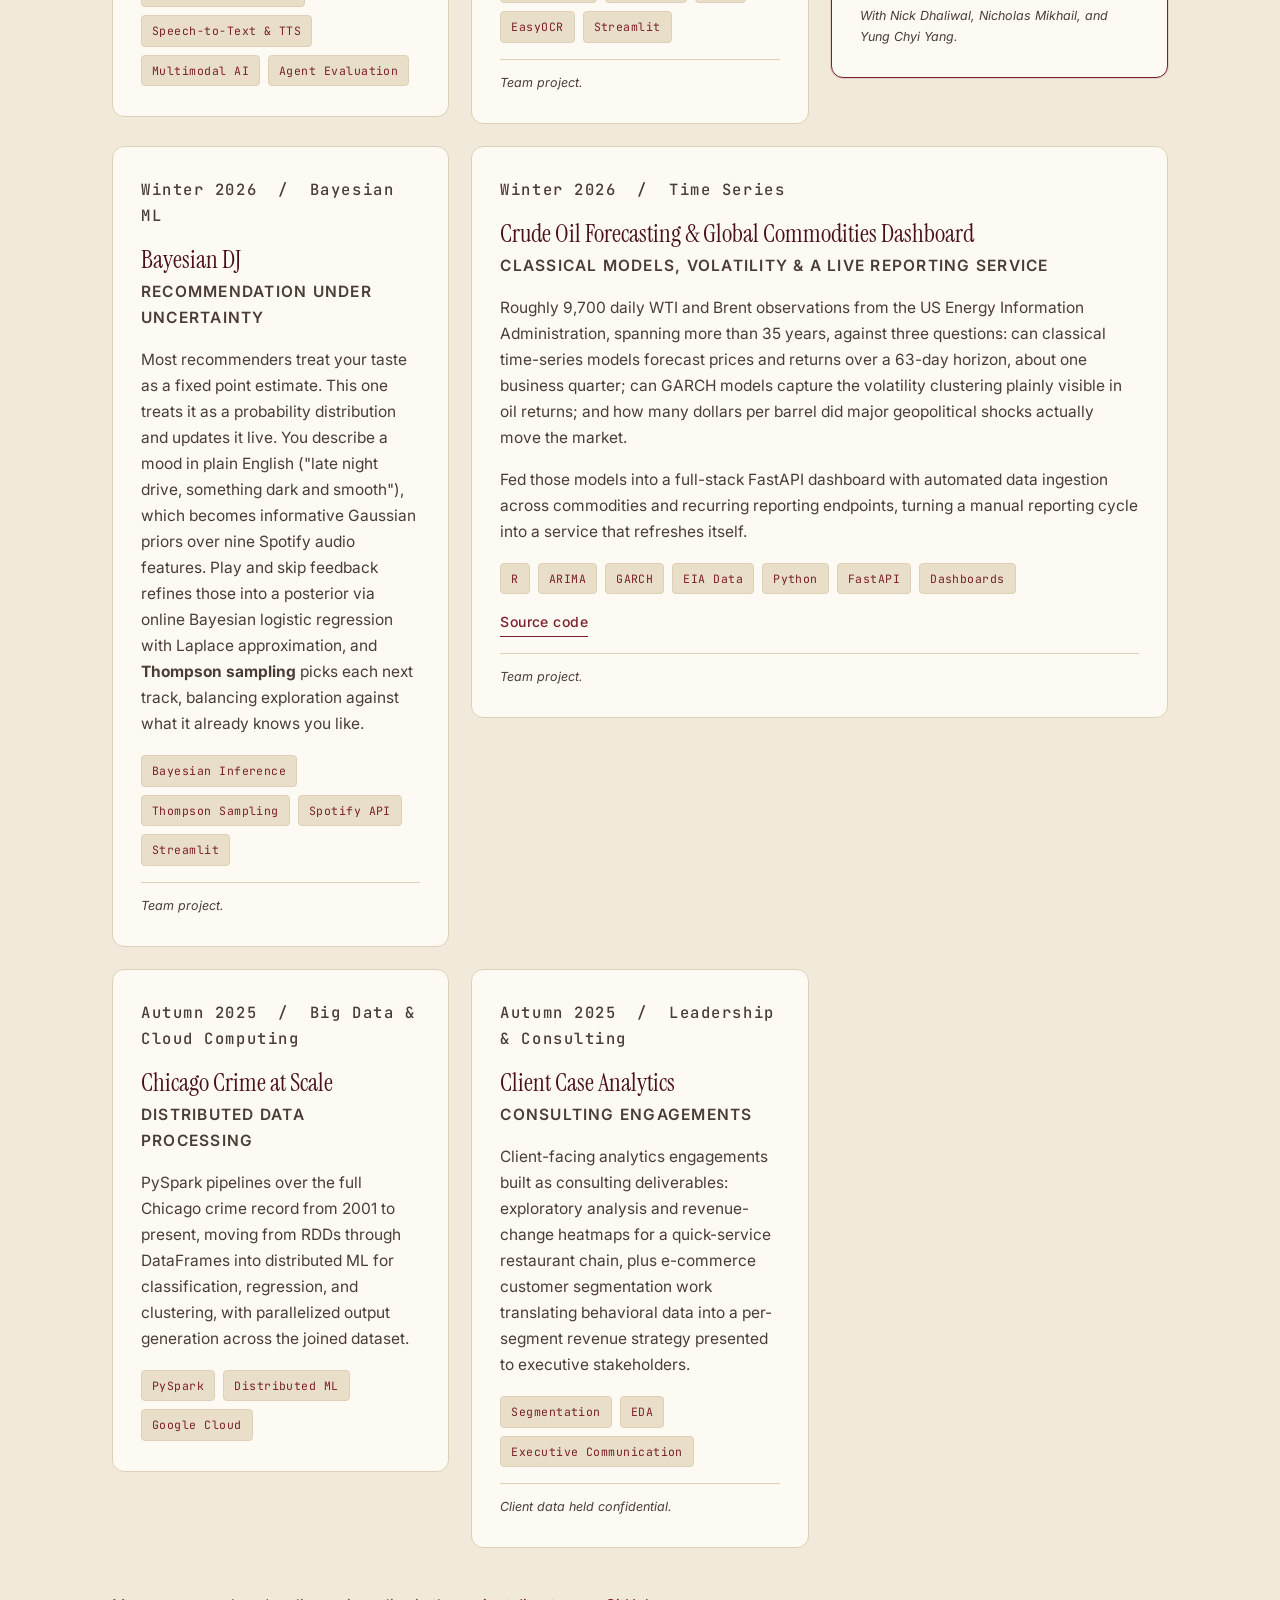
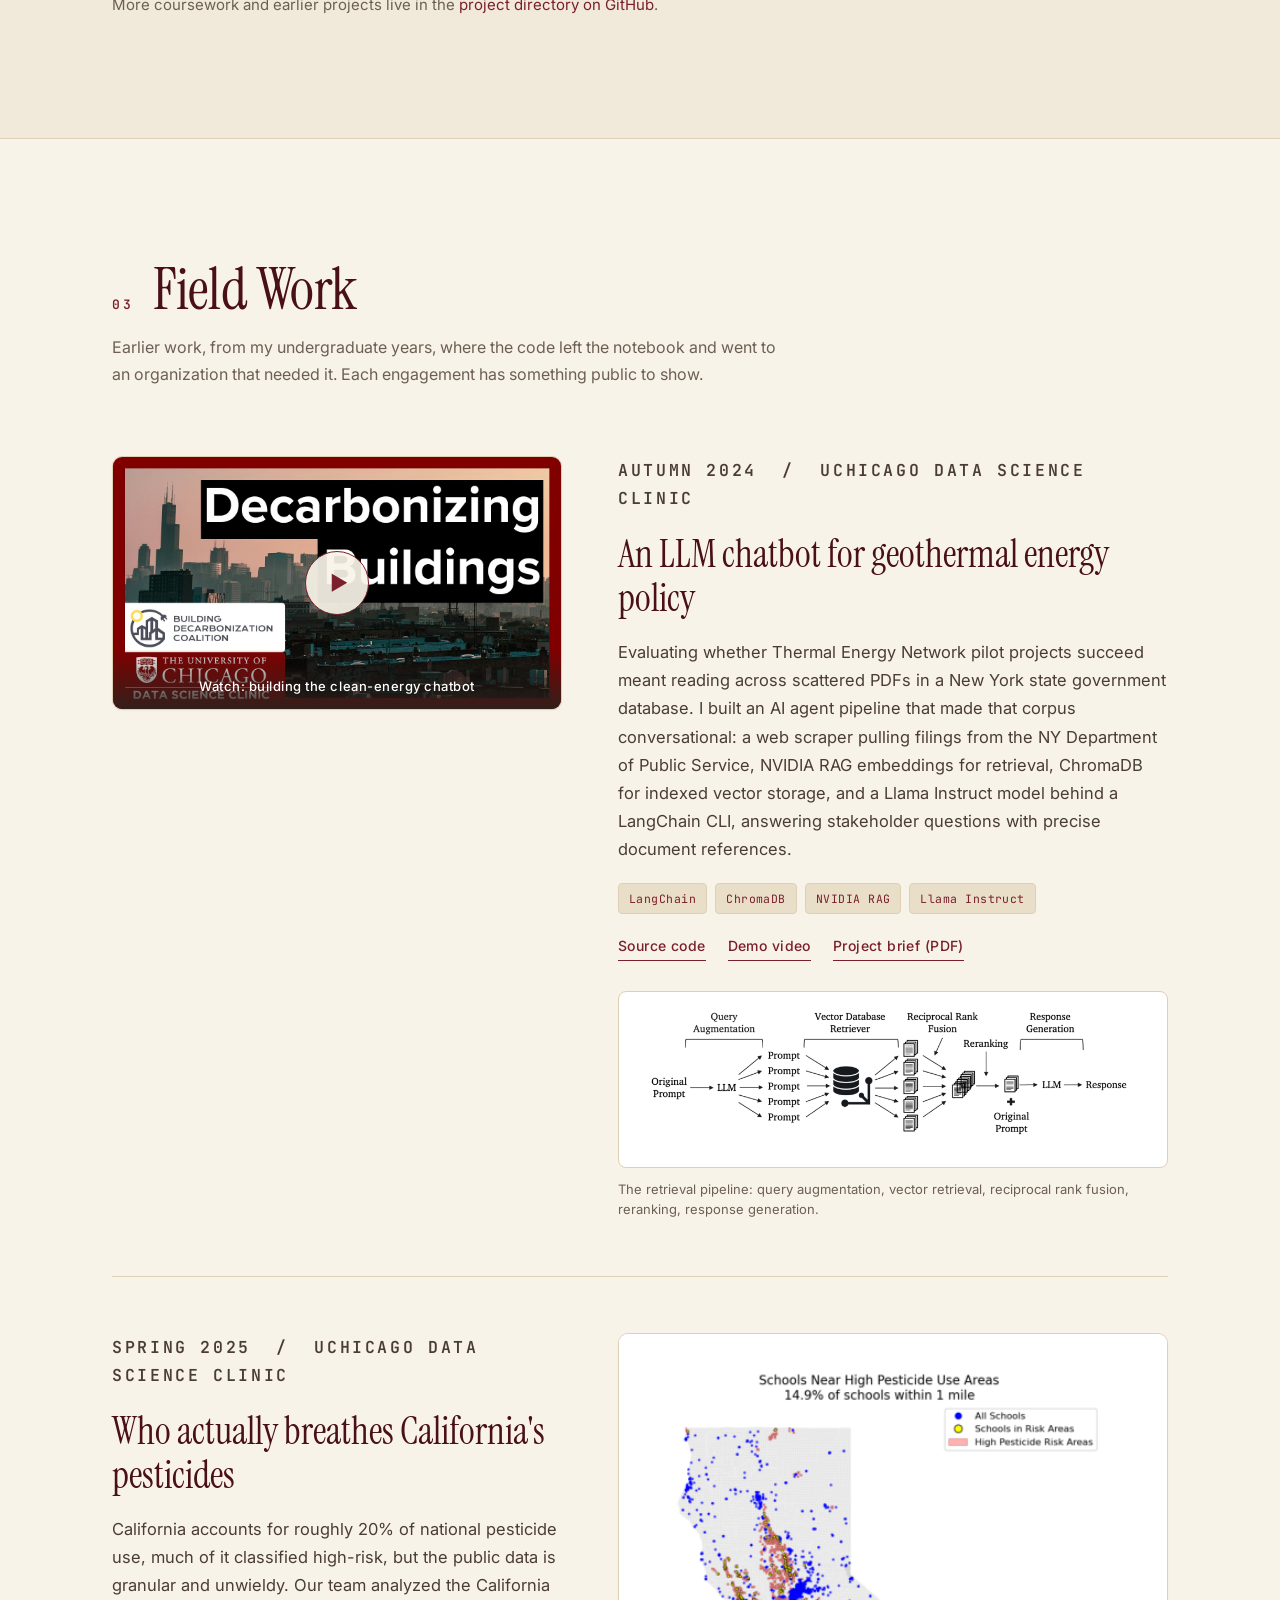
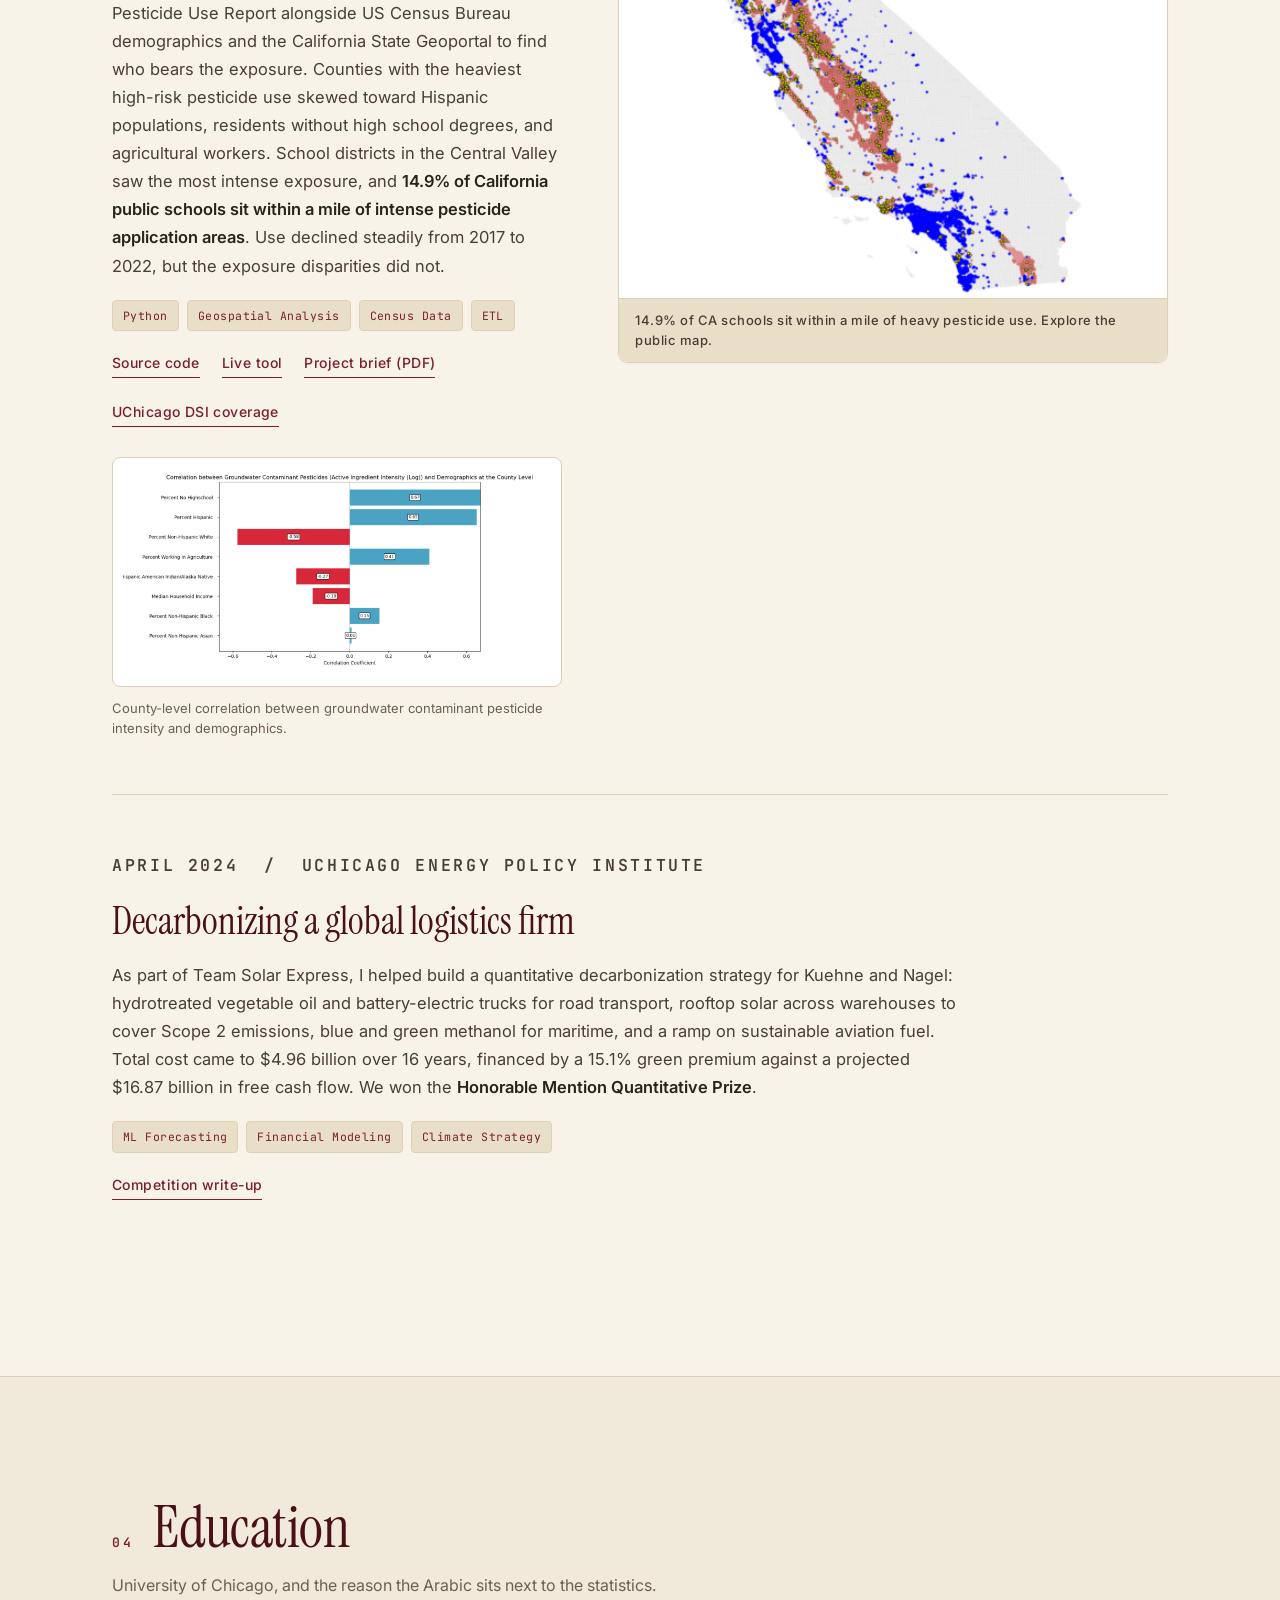
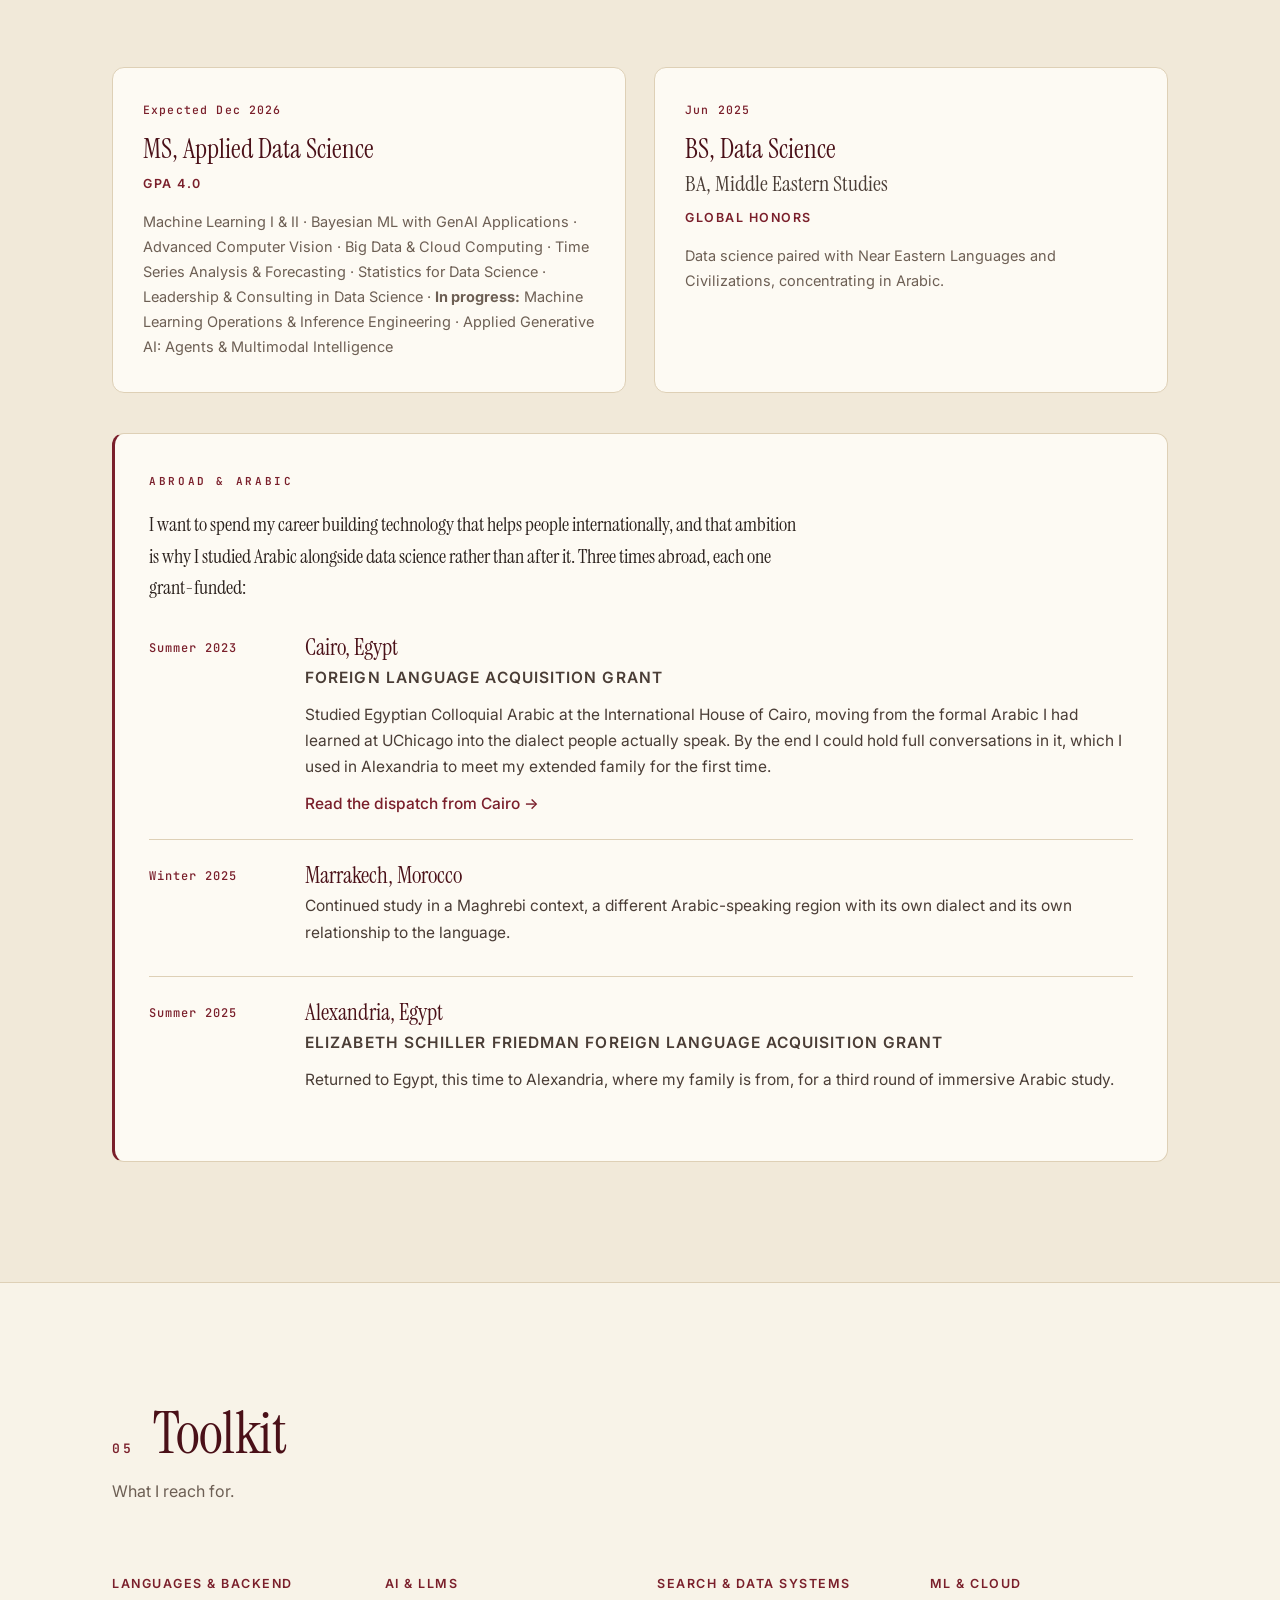
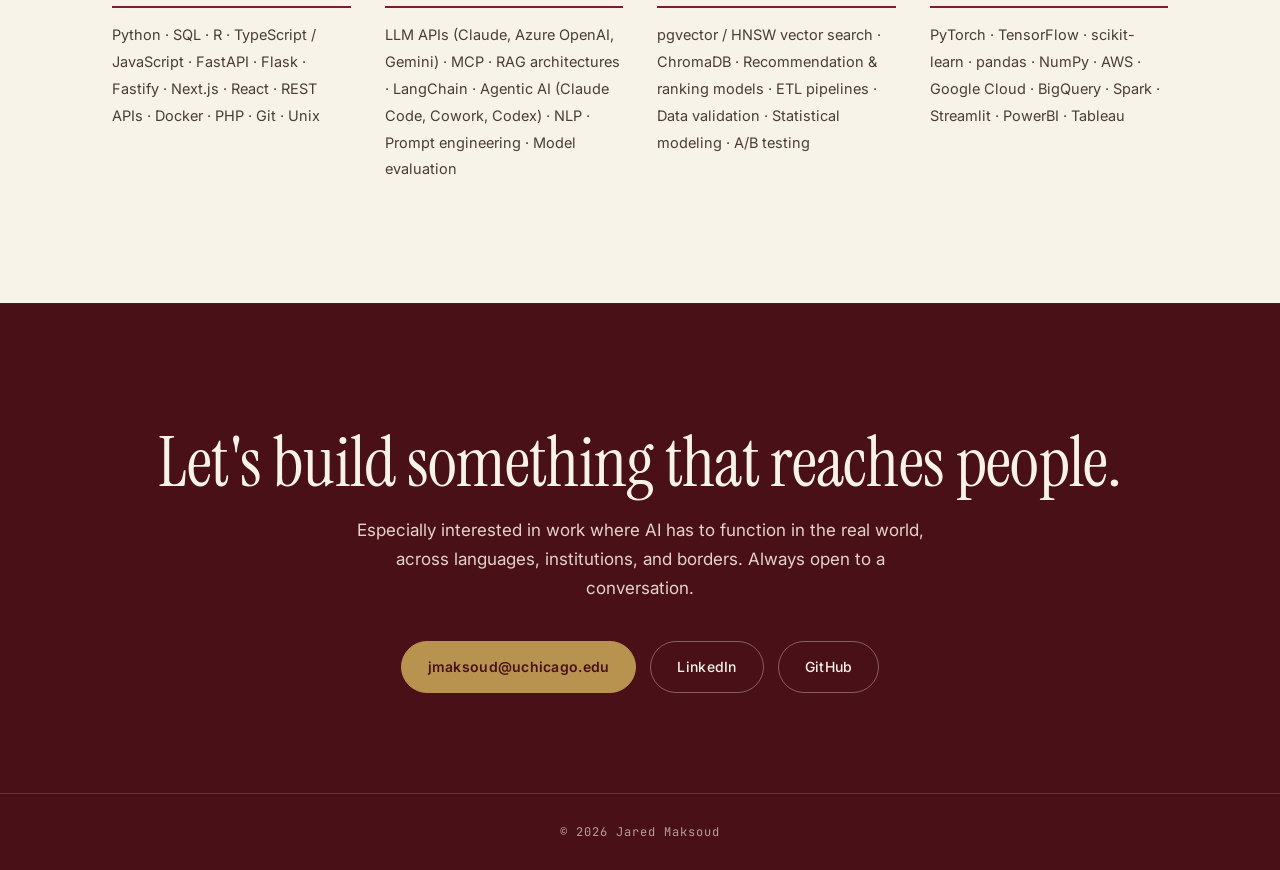
==== commit 103c951a: "Add TA role to hero blurb and Currently strip Link the hero to the DATA 12000 timeline entry via a n" ====
--- a/index.html
+++ b/index.html
@@ -42,9 +42,10 @@
       learned Arabic: technology travels further when you can speak to the people it is
       supposed to serve. Founding engineer of <a href="#ctx">Context&nbsp;Box</a>, currently
       completing an MS in Applied Data Science at the University of Chicago, building
-      production AI for an industry client as my <a href="#pk">capstone</a>, and serving as the
+      production AI for an industry client as my <a href="#pk">capstone</a>, serving as the
       university's <a href="#uchicago-ai">subject-matter expert on Claude chat, Cowork, and
-      Code</a>.
+      Code</a>, and teaching undergraduates as a <a href="#ta">teaching assistant</a> for
+      Computer Science for Data Science.
     </p>
     <div class="cta">
       <a class="btn primary" href="#projects">See the work</a>
@@ -76,6 +77,11 @@
         <span class="now-org">UChicago IT Services</span>
         <span class="now-note">Campus-wide subject-matter expert on Claude chat, Cowork, and Code</span>
       </div>
+      <div class="now">
+        <span class="now-role">Teaching Assistant</span>
+        <span class="now-org">UChicago Data Science</span>
+        <span class="now-note">Leads labs and discussion sections for DATA 12000: Computer Science for Data Science</span>
+      </div>
     </div>
   </div>
 </section>
@@ -91,7 +97,7 @@
 
     <ol class="timeline">
 
-      <li class="tl-item">
+      <li class="tl-item" id="ta">
         <div class="tl-meta">
           <span class="tl-date">Sep 2026 &ndash; Present</span>
           <span class="tl-loc">Chicago, IL</span>
--- a/styles.css
+++ b/styles.css
@@ -148,7 +148,7 @@
   font-family: var(--mono); font-size: 11px; letter-spacing: .24em; text-transform: uppercase;
   color: var(--maroon); margin: 0 0 26px; font-weight: 600;
 }
-.now-grid { display: grid; grid-template-columns: repeat(3, 1fr); gap: 30px; }
+.now-grid { display: grid; grid-template-columns: repeat(4, 1fr); gap: 24px; }
 .now { display: flex; flex-direction: column; gap: 5px; padding-left: 18px; border-left: 3px solid var(--maroon); }
 .now-role { font-family: var(--serif); font-size: 1.3rem; color: var(--ink); line-height: 1.2; }
 .now-org { font-size: 14px; color: var(--maroon); letter-spacing: .02em; font-weight: 600; }
